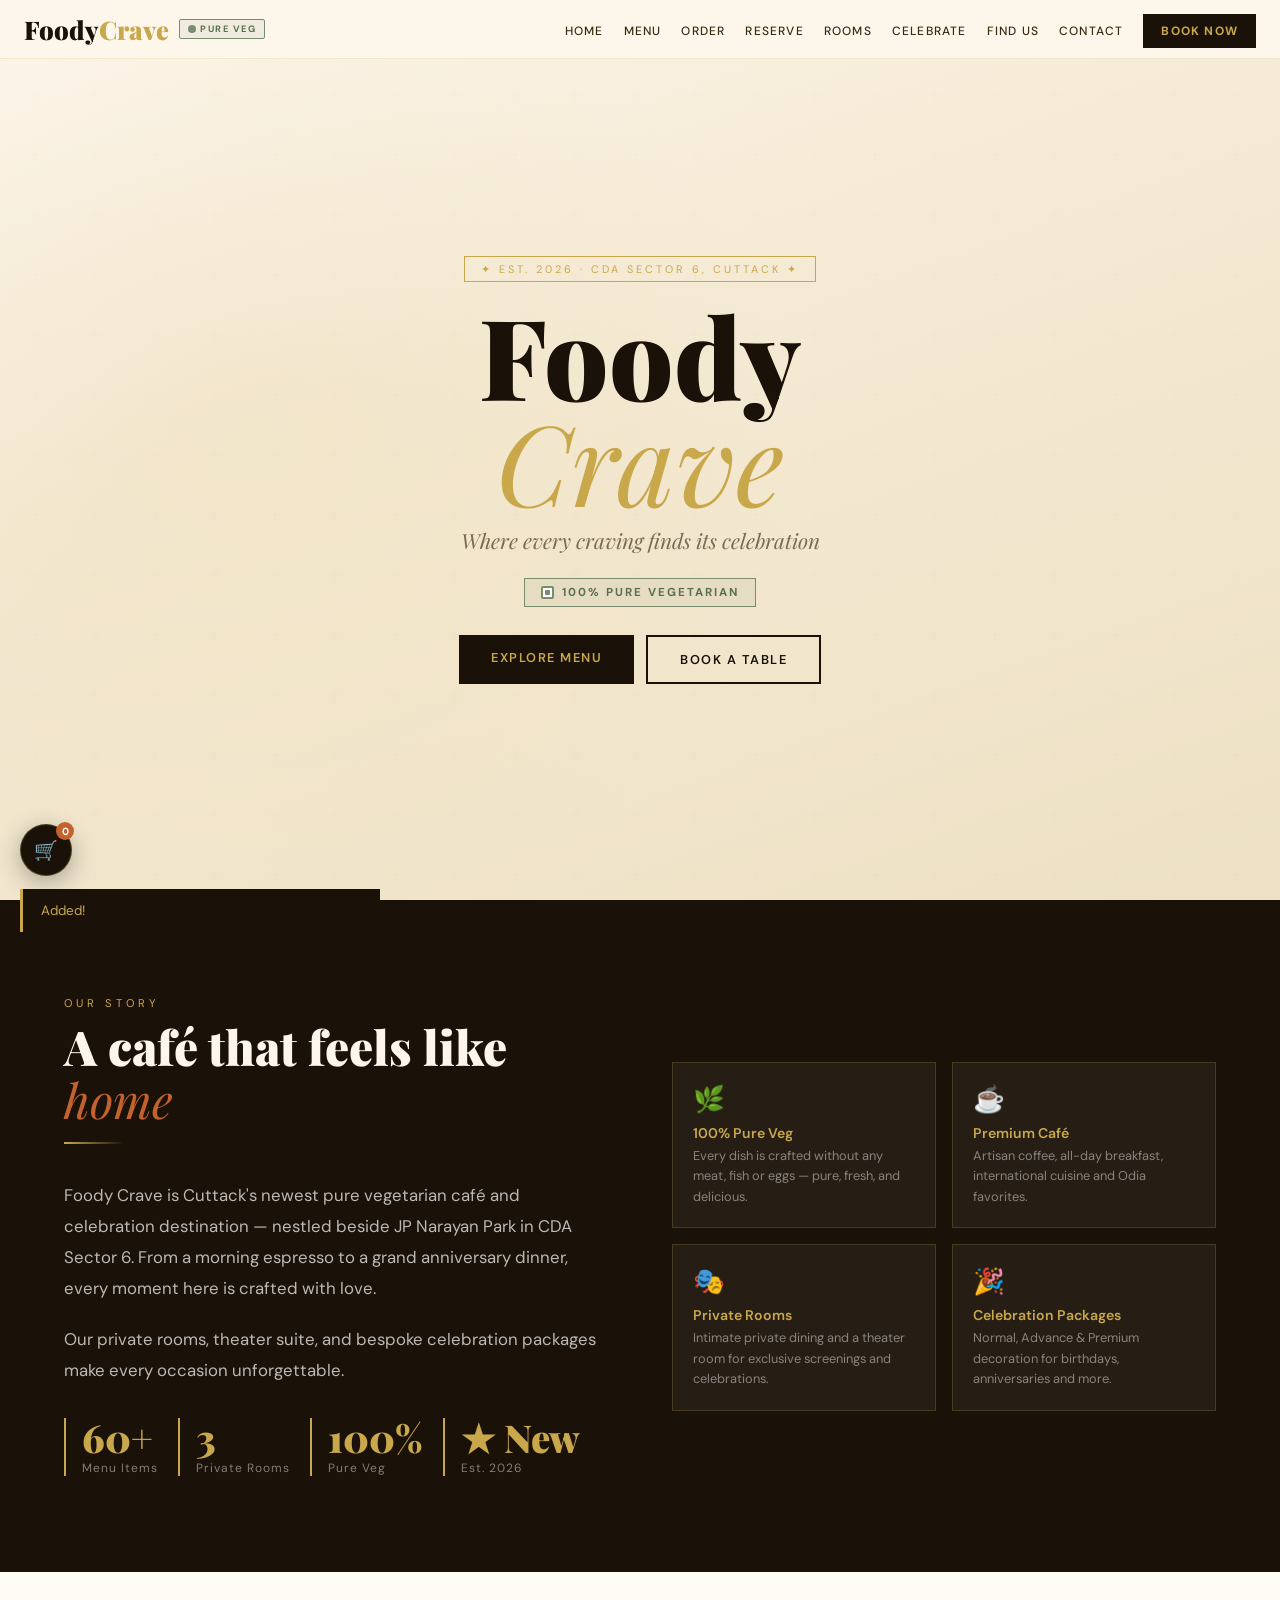
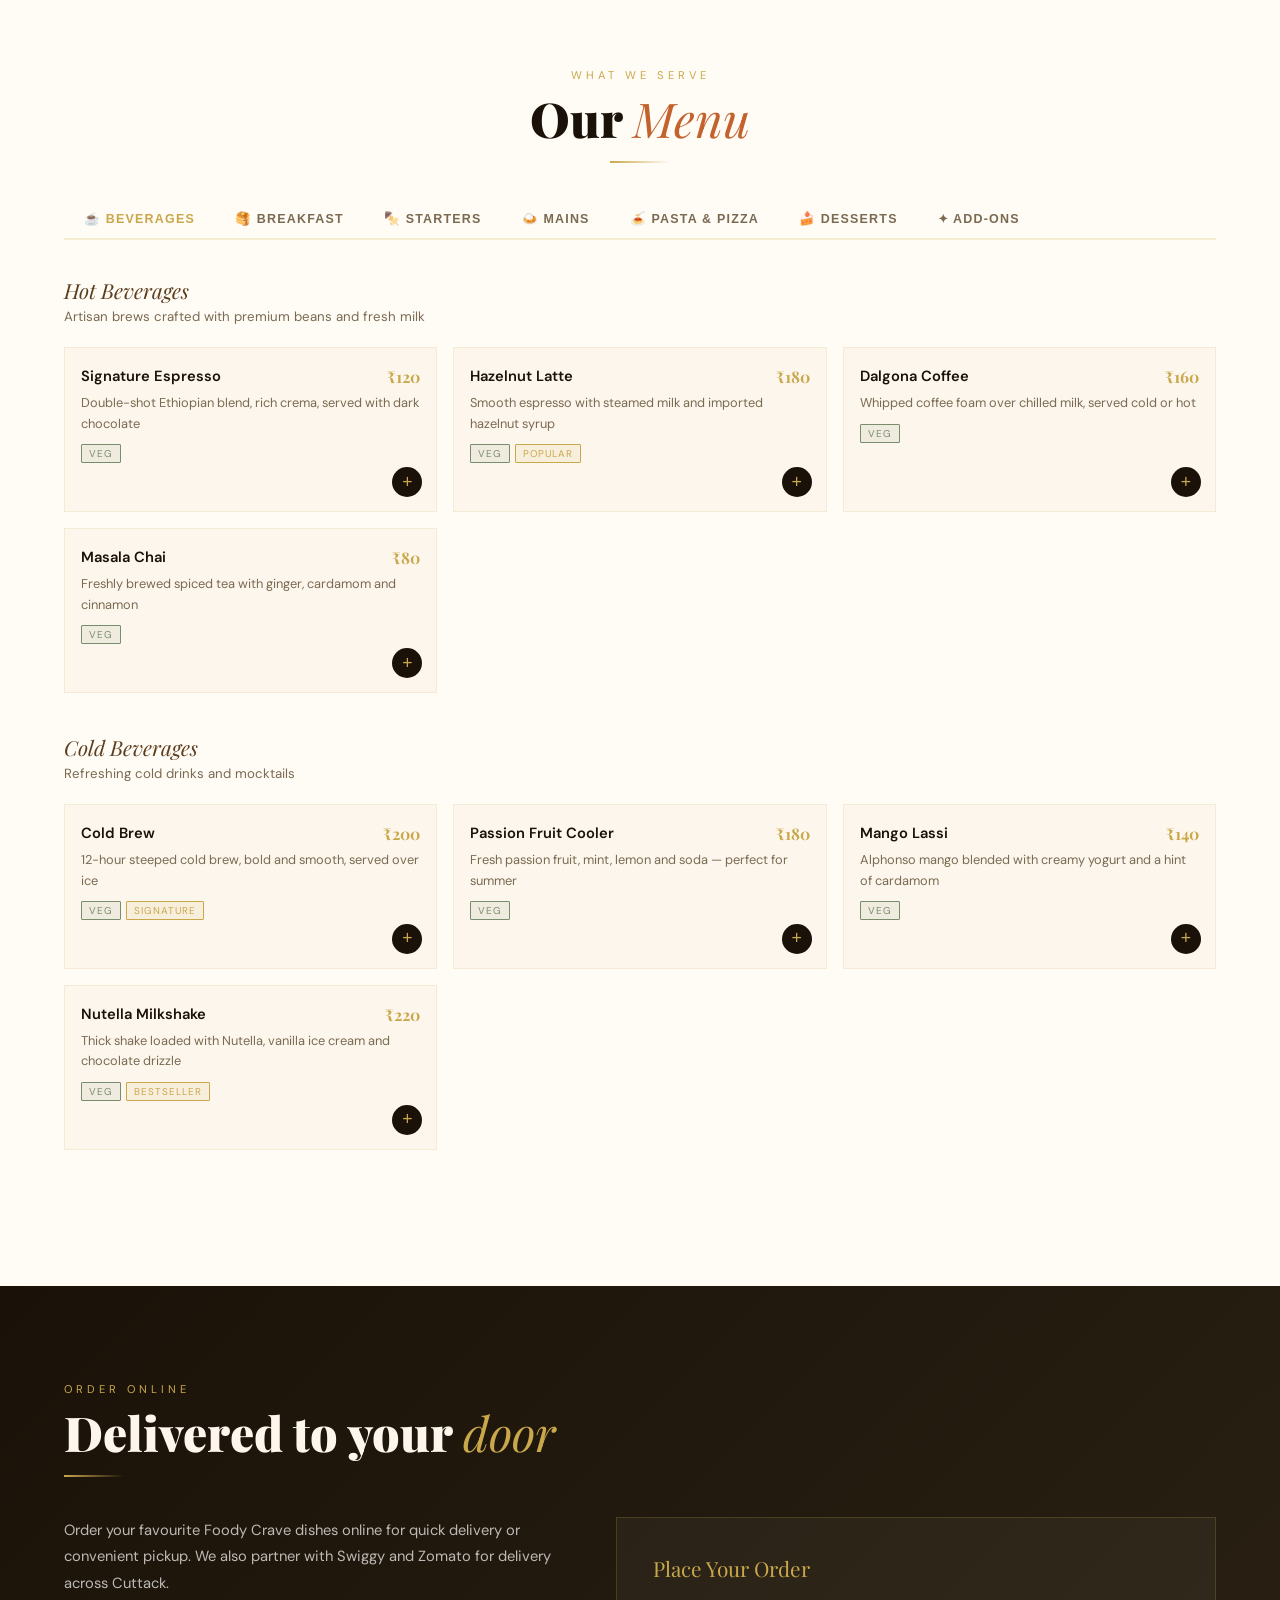
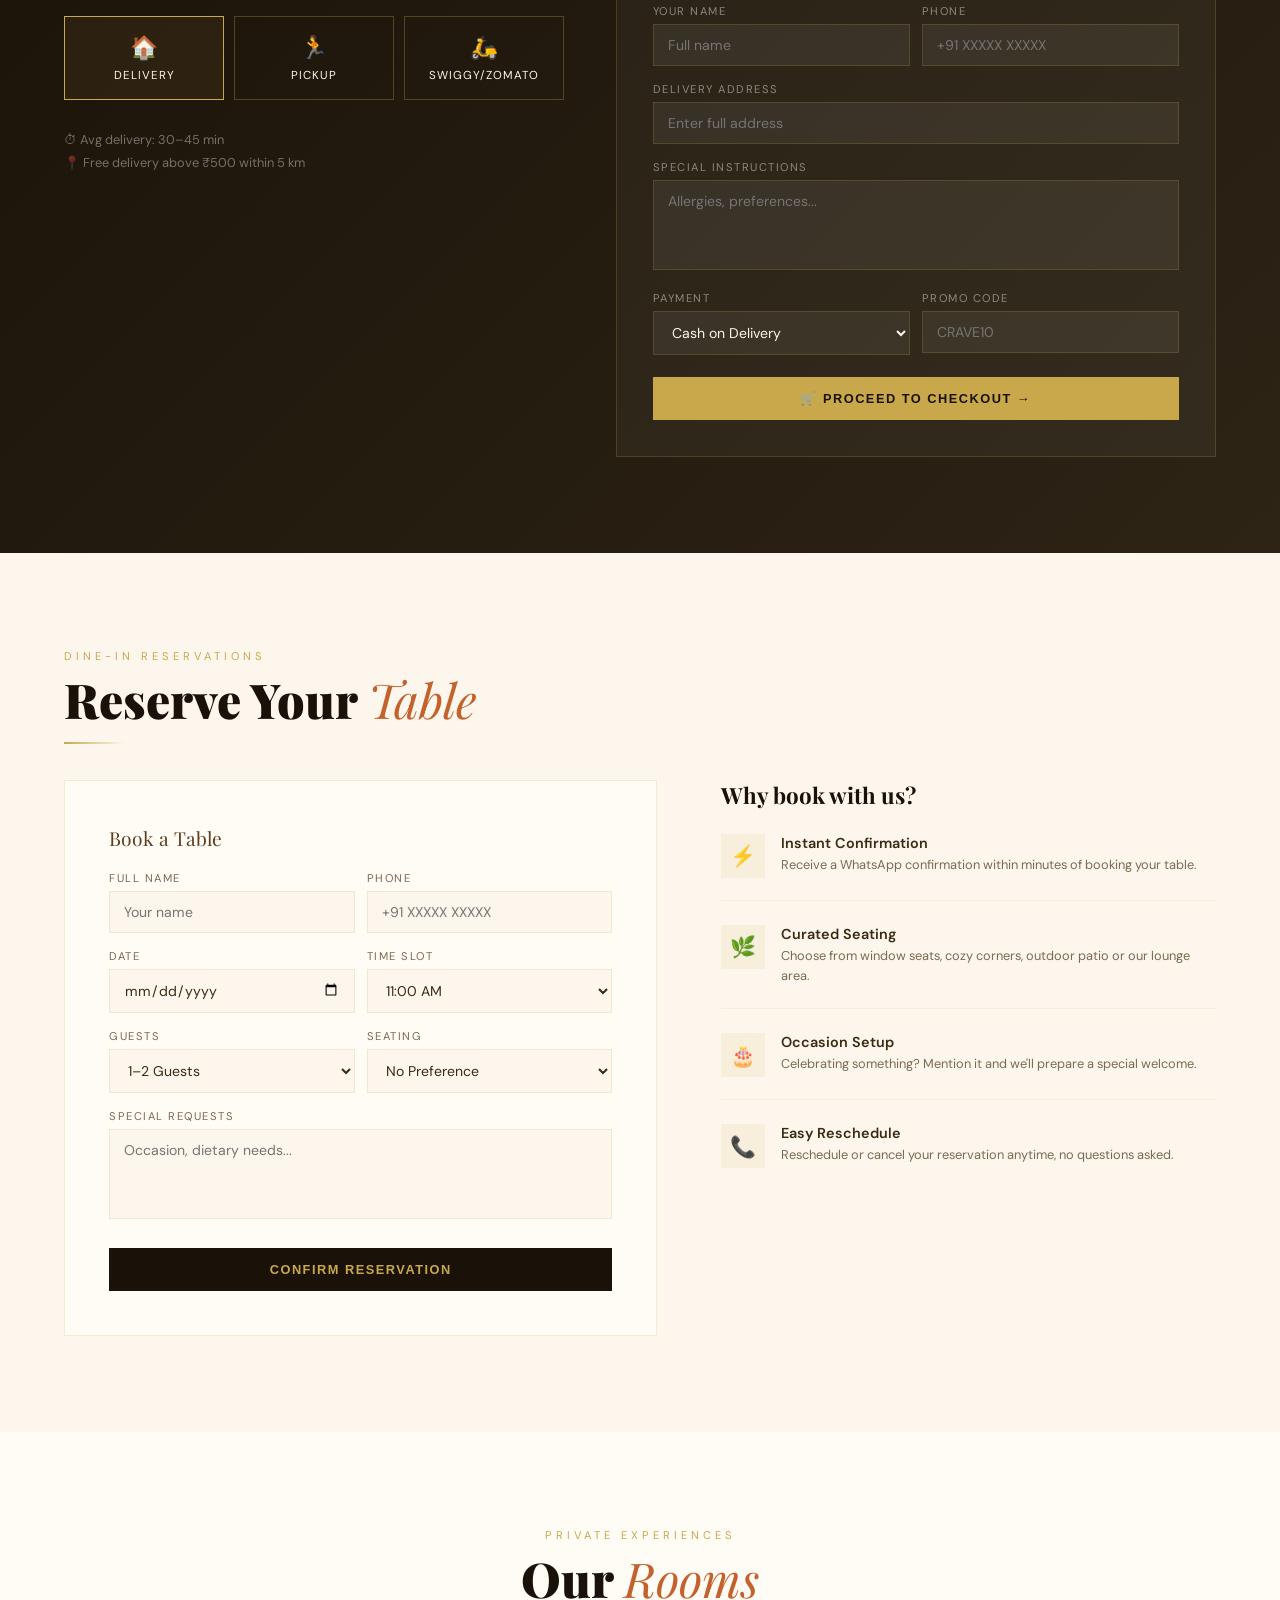
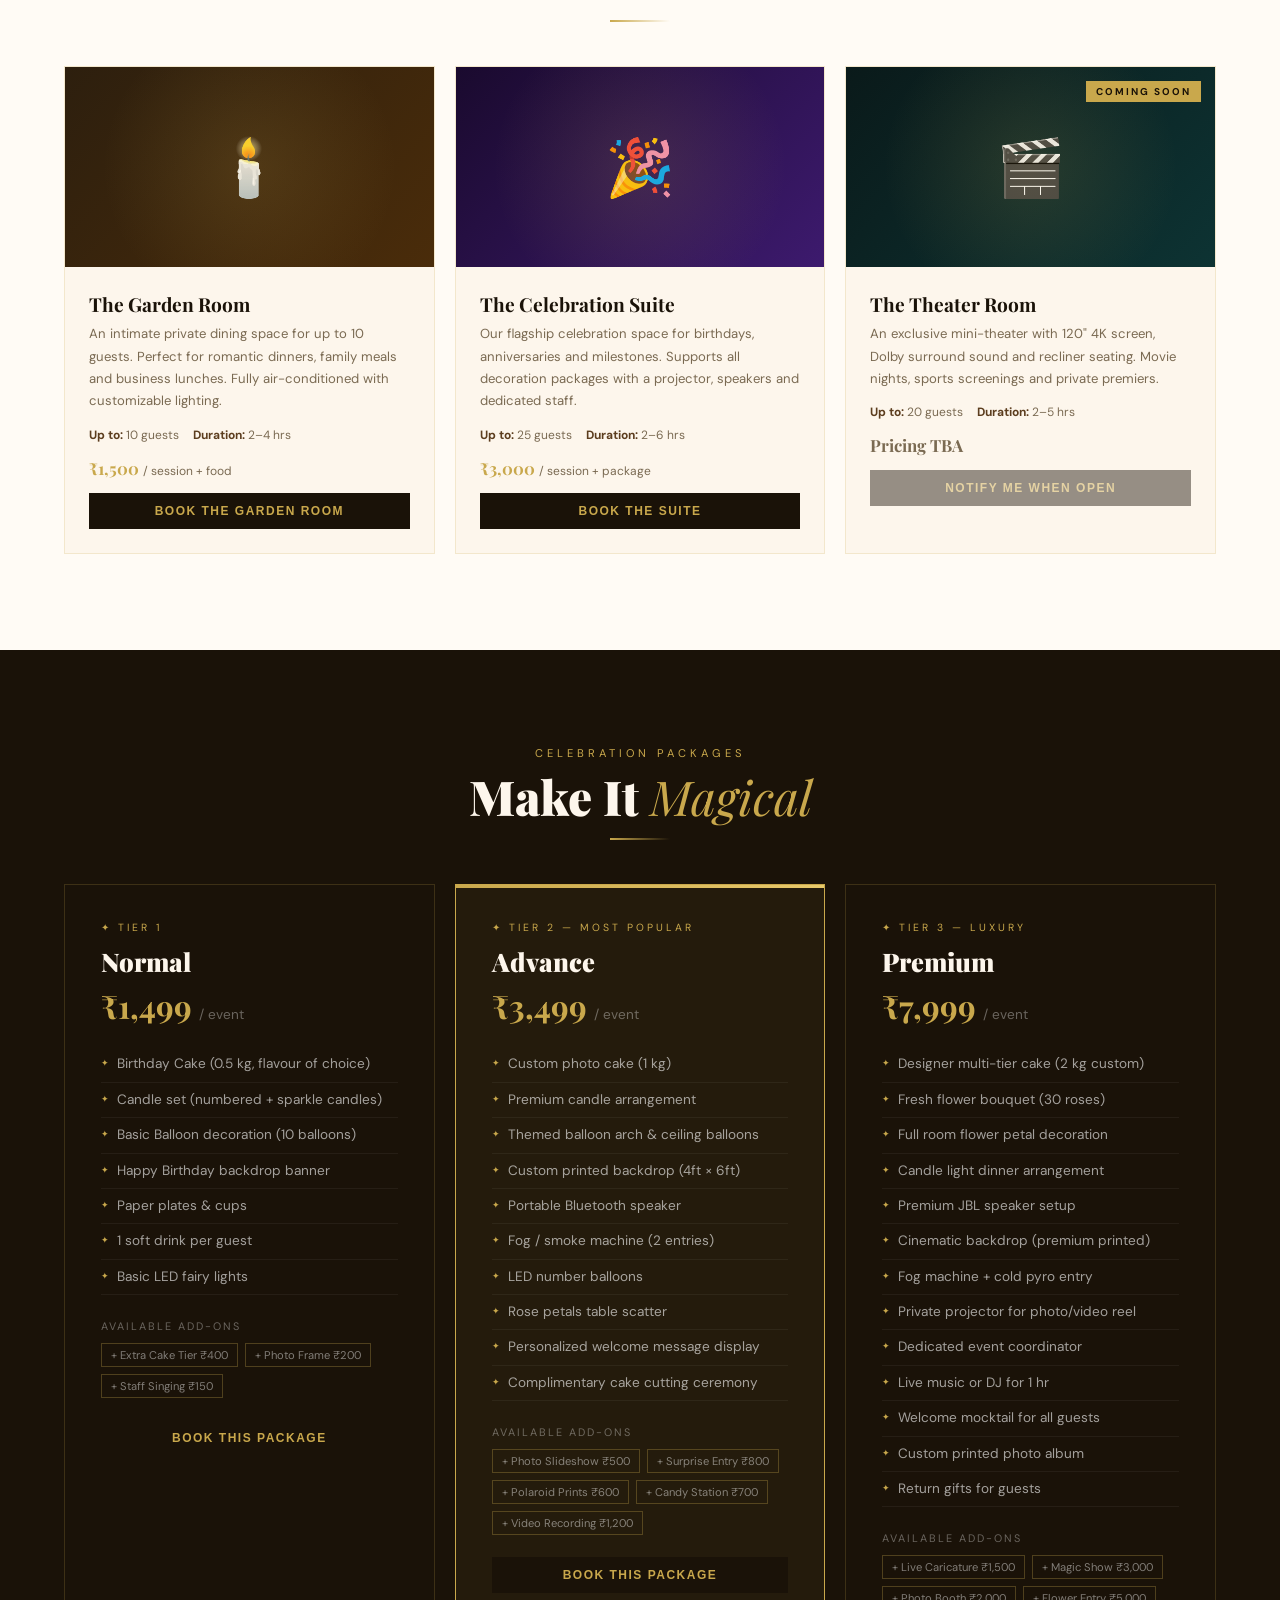
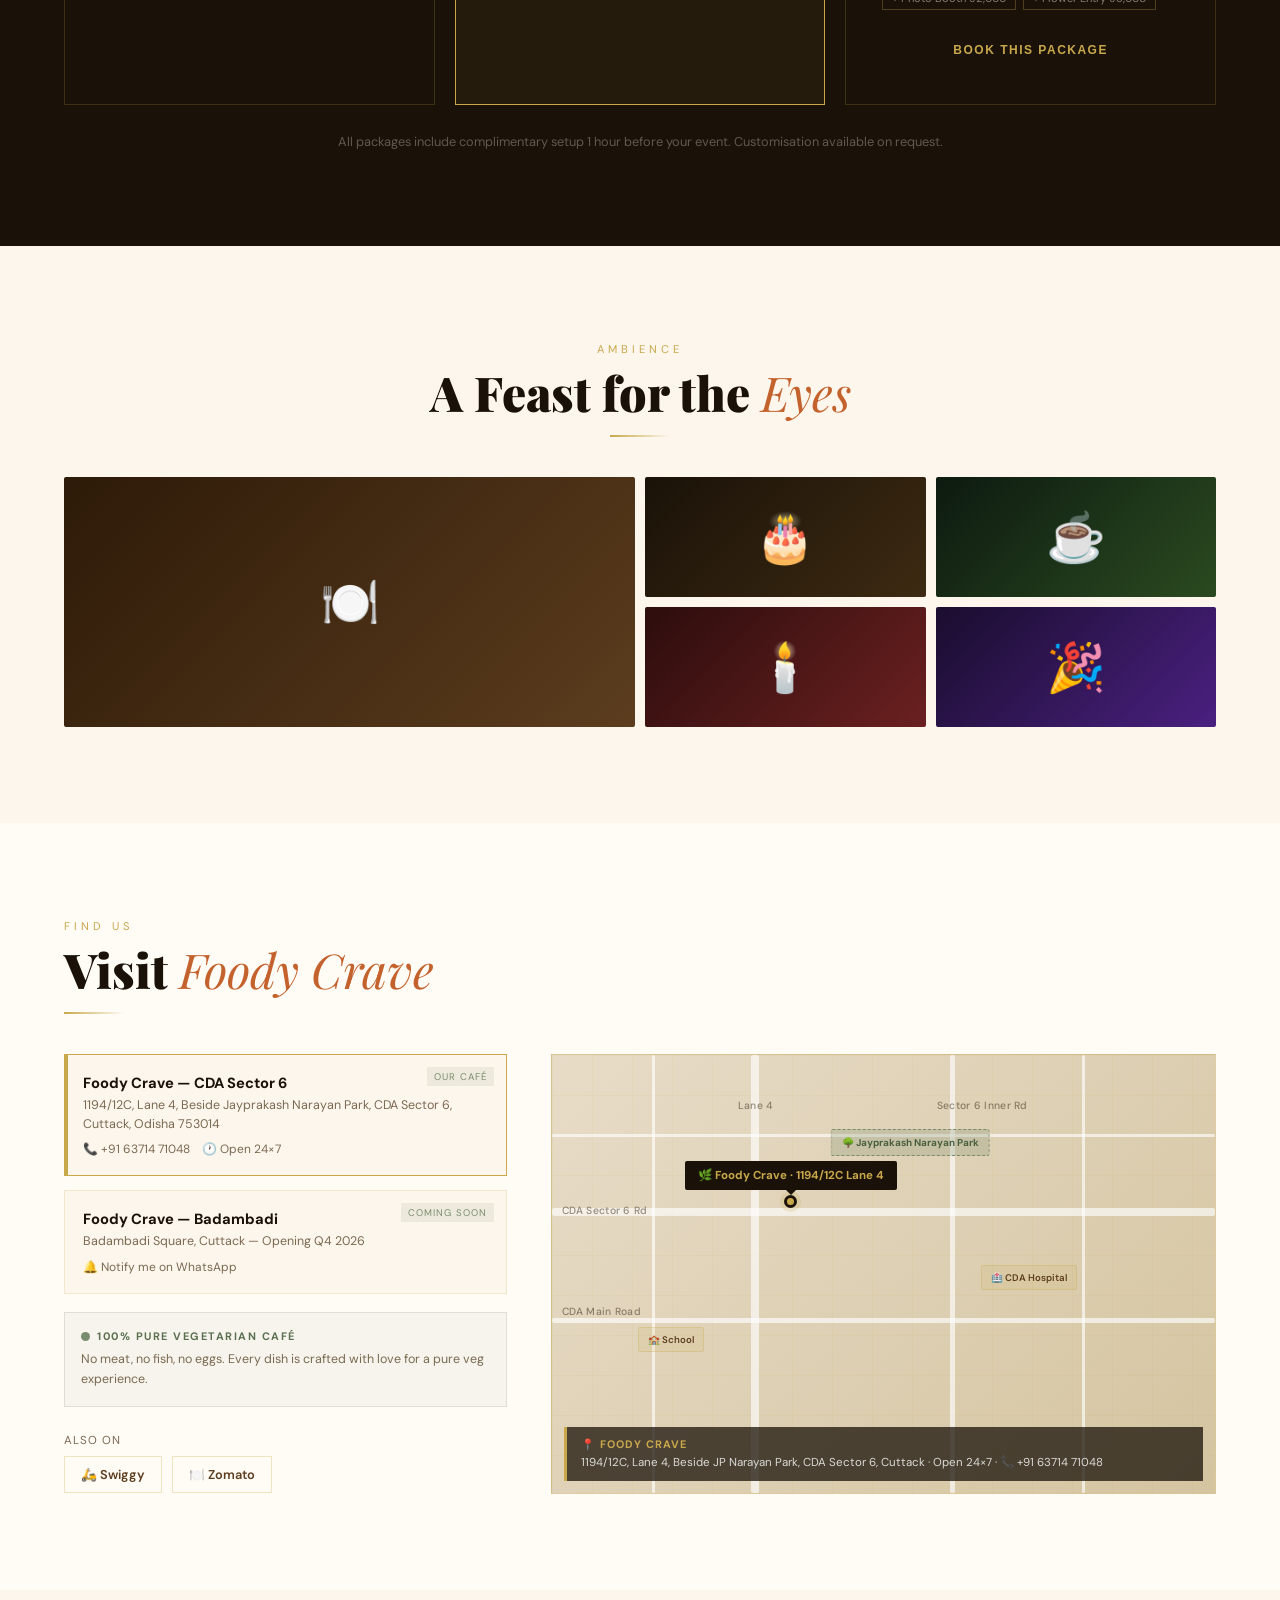
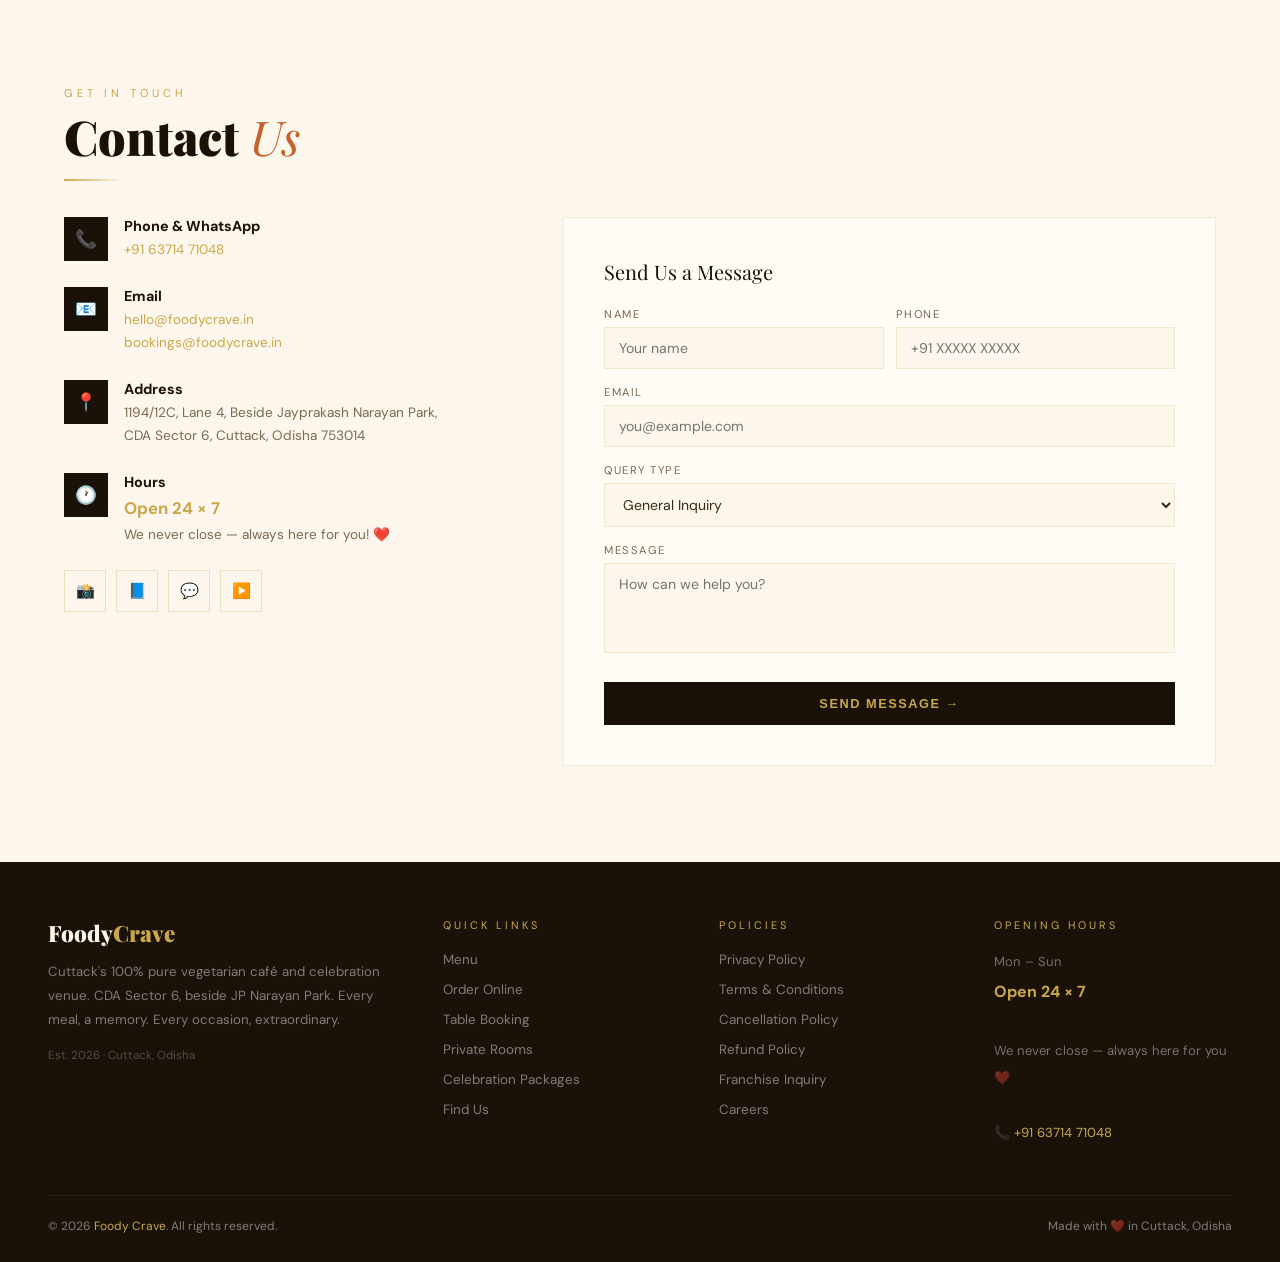
==== index.html @ a2f7706a "Add files via upload" ====
<!DOCTYPE html>
<html lang="en">
<head>
<meta charset="UTF-8">
<meta name="viewport" content="width=device-width, initial-scale=1.0, maximum-scale=1.0">
<title>Foody Crave — Pure Veg Café & Celebration Venue, Cuttack</title>
<link href="https://fonts.googleapis.com/css2?family=Playfair+Display:ital,wght@0,400;0,700;0,900;1,400&family=DM+Sans:opsz,wght@9..40,300;9..40,400;9..40,500;9..40,600&display=swap" rel="stylesheet">
<style>
:root {
  --cream:#fdf6ec; --warm:#fffbf5; --gold:#c9a84c; --gold2:#e8c96a;
  --deep:#1a1208; --brown:#5c3d1e; --rust:#c4622d; --sage:#7a8c6e;
  --charcoal:#2d2416; --text:#3a2a12; --muted:#7a6a52;
}
*{margin:0;padding:0;box-sizing:border-box;}
html{scroll-behavior:auto;}
section, footer { scroll-margin-top: 64px; }
body{font-family:'DM Sans',sans-serif;background:var(--cream);color:var(--text);overflow-x:hidden;width:100%;}

/* ── NAV ── */
nav{position:fixed;top:0;left:0;right:0;z-index:900;
  display:flex;align-items:center;justify-content:space-between;flex-wrap:nowrap;
  padding:12px 24px;gap:12px;
  background:rgba(253,246,236,0.96);backdrop-filter:blur(16px);
  border-bottom:1px solid rgba(201,168,76,0.2);}
.nav-brand{display:flex;align-items:center;gap:10px;flex-shrink:0;}
.nav-logo{font-family:'Playfair Display',serif;font-size:clamp(1.2rem,4vw,1.6rem);font-weight:900;color:var(--deep);white-space:nowrap;}
.nav-logo span{color:var(--gold);}
.veg-pill{display:flex;align-items:center;gap:4px;background:rgba(122,140,110,0.1);border:1px solid var(--sage);padding:3px 8px;border-radius:2px;white-space:nowrap;}
.veg-dot{width:8px;height:8px;background:var(--sage);border-radius:50%;flex-shrink:0;}
.veg-text{font-size:0.58rem;letter-spacing:1.5px;text-transform:uppercase;font-weight:700;color:#5a7050;}
.nav-links{display:flex;align-items:center;gap:20px;list-style:none;}
.nav-links a{font-size:0.75rem;font-weight:500;letter-spacing:1.2px;text-transform:uppercase;color:var(--text);text-decoration:none;transition:color .3s;white-space:nowrap;}
.nav-links a:hover{color:var(--gold);}
.nav-cta{background:var(--deep)!important;color:var(--gold)!important;padding:9px 18px;font-weight:700!important;}
.nav-cta:hover{background:var(--gold)!important;color:var(--deep)!important;}
.hamburger{display:none;flex-direction:column;gap:5px;background:none;border:none;cursor:pointer;padding:6px;flex-shrink:0;}
.hamburger span{display:block;width:22px;height:2px;background:var(--deep);border-radius:2px;transition:all .3s;}
.hamburger.open span:nth-child(1){transform:translateY(7px) rotate(45deg);}
.hamburger.open span:nth-child(2){opacity:0;}
.hamburger.open span:nth-child(3){transform:translateY(-7px) rotate(-45deg);}

/* ── HERO ── */
#home{min-height:100svh;display:flex;align-items:center;justify-content:center;
  position:relative;overflow:hidden;padding:100px 20px 60px;}
.hero-bg{position:absolute;inset:0;
  background:radial-gradient(ellipse 60% 80% at 20% 50%,rgba(201,168,76,.08),transparent 70%),
  linear-gradient(160deg,#fdf6ec 0%,#f5ead4 40%,#ede0c4 100%);}
.hero-pattern{position:absolute;inset:0;opacity:.03;
  background-image:url("data:image/svg+xml,%3Csvg width='60' height='60' viewBox='0 0 60 60' xmlns='http://www.w3.org/2000/svg'%3E%3Cpath d='M36 34v-4h-2v4h-4v2h4v4h2v-4h4v-2h-4z' fill='%23c9a84c'/%3E%3C/svg%3E");}
.hero-content{position:relative;text-align:center;width:100%;max-width:700px;}
.hero-badge{display:inline-block;font-size:0.68rem;letter-spacing:3px;text-transform:uppercase;color:var(--gold);border:1px solid var(--gold);padding:5px 16px;margin-bottom:20px;}
.hero-title{font-family:'Playfair Display',serif;font-size:clamp(3rem,12vw,7rem);font-weight:900;line-height:.95;color:var(--deep);margin-bottom:12px;}
.hero-title em{font-style:italic;color:var(--gold);font-weight:400;}
.hero-sub{font-family:'Playfair Display',serif;font-size:clamp(1rem,3vw,1.3rem);color:var(--muted);font-style:italic;margin-bottom:24px;}
.veg-badge{display:inline-flex;align-items:center;gap:8px;background:rgba(122,140,110,.1);border:1.5px solid var(--sage);padding:6px 16px;margin-bottom:28px;}
.veg-badge-icon{width:13px;height:13px;border:2px solid var(--sage);border-radius:2px;background:#fff;position:relative;flex-shrink:0;}
.veg-badge-icon::after{content:'';position:absolute;inset:2px;background:var(--sage);border-radius:1px;}
.veg-badge-text{font-size:0.72rem;letter-spacing:2px;text-transform:uppercase;font-weight:700;color:#5a7050;}
.hero-btns{display:flex;gap:12px;justify-content:center;flex-wrap:wrap;}
.btn-p{background:var(--deep);color:var(--gold);padding:14px 32px;font-size:0.8rem;letter-spacing:1.5px;text-transform:uppercase;font-weight:600;border:none;cursor:pointer;transition:all .3s;text-decoration:none;display:inline-block;white-space:nowrap;}
.btn-p:hover{background:var(--gold);color:var(--deep);}
.btn-o{background:transparent;color:var(--deep);padding:14px 32px;font-size:0.8rem;letter-spacing:1.5px;text-transform:uppercase;font-weight:600;border:2px solid var(--deep);cursor:pointer;transition:all .3s;text-decoration:none;display:inline-block;white-space:nowrap;}
.btn-o:hover{background:var(--deep);color:var(--cream);}

/* ── SECTIONS ── */
section{padding:clamp(56px,8vw,96px) clamp(16px,5vw,64px);width:100%;}
.sec-label{font-size:0.7rem;letter-spacing:4px;text-transform:uppercase;color:var(--gold);margin-bottom:10px;display:block;}
.sec-title{font-family:'Playfair Display',serif;font-size:clamp(1.8rem,5vw,3rem);font-weight:900;color:var(--deep);line-height:1.1;}
.sec-title em{font-style:italic;color:var(--rust);font-weight:400;}
.divider{width:60px;height:2px;background:linear-gradient(to right,var(--gold),transparent);margin:16px 0 36px;}
.centered{text-align:center;}.centered .divider{margin:16px auto 36px;}
.inner{max-width:1280px;margin:0 auto;width:100%;}

/* ── ABOUT ── */
#about{background:var(--deep);color:var(--cream);}
#about .sec-title{color:var(--cream);}
.about-grid{display:grid;grid-template-columns:1fr 1fr;gap:clamp(28px,5vw,72px);align-items:center;}
.about-text{font-size:clamp(.9rem,2vw,1.05rem);line-height:1.85;color:rgba(255,255,255,.7);margin-bottom:20px;}
.stats-row{display:flex;flex-wrap:wrap;gap:20px;margin-top:32px;}
.stat{border-left:2px solid var(--gold);padding-left:16px;}
.stat-num{font-family:'Playfair Display',serif;font-size:clamp(1.6rem,4vw,2.4rem);font-weight:900;color:var(--gold);line-height:1;}
.stat-lbl{font-size:0.75rem;letter-spacing:1px;color:rgba(255,255,255,.45);margin-top:4px;}
.about-feats{display:grid;grid-template-columns:1fr 1fr;gap:16px;}
.about-feat{background:rgba(255,255,255,.05);border:1px solid rgba(201,168,76,.2);padding:20px;}
.feat-icon{font-size:1.6rem;margin-bottom:8px;}
.feat-title{font-weight:600;color:var(--gold);font-size:.88rem;margin-bottom:4px;}
.feat-desc{font-size:.8rem;color:rgba(255,255,255,.45);line-height:1.6;}

/* ── MENU ── */
#menu{background:var(--warm);}
.menu-tabs{display:flex;border-bottom:2px solid rgba(201,168,76,.2);overflow-x:auto;-webkit-overflow-scrolling:touch;scrollbar-width:none;margin-bottom:36px;}
.menu-tabs::-webkit-scrollbar{display:none;}
.menu-tab{padding:12px 20px;font-size:0.78rem;letter-spacing:1.2px;text-transform:uppercase;font-weight:600;cursor:pointer;border:none;background:none;color:var(--muted);border-bottom:2px solid transparent;margin-bottom:-2px;transition:all .3s;white-space:nowrap;flex-shrink:0;}
.menu-tab.active{color:var(--gold);border-bottom-color:var(--gold);}
.menu-panel{display:none!important;}.menu-panel.active{display:block!important;}
.menu-cat-title{font-family:'Playfair Display',serif;font-size:1.3rem;color:var(--brown);margin-bottom:4px;font-style:italic;}
.menu-cat-desc{font-size:.83rem;color:var(--muted);margin-bottom:22px;}
.menu-grid{display:grid;grid-template-columns:repeat(auto-fill,minmax(min(280px,100%),1fr));gap:16px;margin-bottom:40px;}
.menu-item{background:var(--cream);border:1px solid rgba(201,168,76,.15);padding:18px 16px 48px;position:relative;transition:all .3s;}
.menu-item:hover{border-color:var(--gold);transform:translateY(-2px);box-shadow:0 8px 24px rgba(0,0,0,.06);}
.mi-head{display:flex;justify-content:space-between;align-items:flex-start;gap:8px;margin-bottom:6px;}
.mi-name{font-weight:600;font-size:.92rem;color:var(--deep);}
.mi-price{font-family:'Playfair Display',serif;font-weight:700;color:var(--gold);font-size:1rem;flex-shrink:0;}
.mi-desc{font-size:.8rem;color:var(--muted);line-height:1.6;margin-bottom:10px;}
.mi-tags{display:flex;gap:5px;flex-wrap:wrap;}
.tag{font-size:.62rem;letter-spacing:1px;text-transform:uppercase;padding:2px 7px;border-radius:1px;}
.tv{background:rgba(122,140,110,.1);color:var(--sage);border:1px solid var(--sage);}
.ts{background:rgba(196,98,45,.1);color:var(--rust);border:1px solid var(--rust);}
.tk{background:rgba(201,168,76,.1);color:var(--gold);border:1px solid var(--gold);}
.add-btn{position:absolute;bottom:14px;right:14px;background:var(--deep);color:var(--gold);border:none;width:30px;height:30px;border-radius:50%;font-size:1.1rem;cursor:pointer;transition:all .3s;display:flex;align-items:center;justify-content:center;}
.add-btn:hover{background:var(--gold);color:var(--deep);}
.addons-grid{display:grid;grid-template-columns:repeat(auto-fill,minmax(min(190px,100%),1fr));gap:10px;}
.addon-item{border:1px dashed rgba(201,168,76,.4);padding:12px 14px;display:flex;justify-content:space-between;align-items:center;cursor:pointer;transition:all .3s;}
.addon-item:hover{background:rgba(201,168,76,.05);border-color:var(--gold);}
.addon-name{font-size:.83rem;font-weight:500;}
.addon-price{font-size:.8rem;color:var(--gold);font-weight:600;}

/* ── ORDER ── */
#order{background:linear-gradient(135deg,var(--deep),var(--charcoal));}
#order .sec-title{color:var(--cream);}
.order-grid{display:grid;grid-template-columns:1fr 1.2fr;gap:clamp(24px,4vw,56px);align-items:start;margin-top:40px;}
.order-info{color:rgba(255,255,255,.7);}
.order-info p{line-height:1.8;margin-bottom:20px;font-size:.92rem;}
.del-opts{display:flex;gap:10px;margin-bottom:28px;flex-wrap:wrap;}
.del-opt{flex:1;min-width:80px;border:1px solid rgba(201,168,76,.3);padding:16px 10px;text-align:center;cursor:pointer;transition:all .3s;color:var(--cream);}
.del-opt.active{border-color:var(--gold);background:rgba(201,168,76,.08);}
.del-icon{font-size:1.4rem;margin-bottom:6px;}
.del-lbl{font-size:.72rem;letter-spacing:1px;text-transform:uppercase;}
.order-form-box{background:rgba(255,255,255,.04);border:1px solid rgba(201,168,76,.2);padding:clamp(20px,4vw,36px);}
.form-title{font-family:'Playfair Display',serif;font-size:1.3rem;color:var(--gold);margin-bottom:22px;}
.fg{margin-bottom:16px;}
.fl{font-size:.7rem;letter-spacing:1.5px;text-transform:uppercase;color:rgba(255,255,255,.45);margin-bottom:6px;display:block;}
.fi,.fs,.ft{width:100%;background:rgba(255,255,255,.06);border:1px solid rgba(201,168,76,.2);color:var(--cream);padding:11px 14px;font-size:.88rem;font-family:'DM Sans',sans-serif;outline:none;transition:border-color .3s;}
.fi:focus,.fs:focus,.ft:focus{border-color:var(--gold);}
.fs option{background:var(--charcoal);}
.ft{height:90px;resize:none;}
.form-row{display:grid;grid-template-columns:1fr 1fr;gap:12px;}
.btn-gold{background:var(--gold);color:var(--deep);padding:14px 32px;font-size:.8rem;letter-spacing:1.5px;text-transform:uppercase;font-weight:700;border:none;cursor:pointer;width:100%;transition:all .3s;margin-top:6px;}
.btn-gold:hover{background:var(--gold2);}

/* ── TABLE BOOKING ── */
#table-booking{background:var(--cream);}
.booking-grid{display:grid;grid-template-columns:1.2fr 1fr;gap:clamp(24px,5vw,72px);align-items:start;}
.bform{background:var(--warm);border:1px solid rgba(201,168,76,.2);padding:clamp(20px,4vw,44px);}
.fl2{font-size:.7rem;letter-spacing:1.5px;text-transform:uppercase;color:var(--muted);margin-bottom:6px;display:block;}
.fi2,.fs2,.ft2{width:100%;background:var(--cream);border:1px solid rgba(201,168,76,.2);color:var(--text);padding:11px 14px;font-size:.88rem;font-family:'DM Sans',sans-serif;outline:none;transition:border-color .3s;}
.fi2:focus,.fs2:focus,.ft2:focus{border-color:var(--gold);}
.ft2{height:90px;resize:none;}
.bfeats{display:flex;flex-direction:column;gap:24px;}
.bfeat{display:flex;gap:16px;align-items:flex-start;padding-bottom:22px;border-bottom:1px solid rgba(201,168,76,.12);}
.bfeat:last-child{border-bottom:none;}
.bfeat-icon{width:44px;height:44px;background:rgba(201,168,76,.1);display:flex;align-items:center;justify-content:center;font-size:1.3rem;flex-shrink:0;}
.bfeat-title{font-weight:600;margin-bottom:3px;font-size:.9rem;}
.bfeat-desc{font-size:.8rem;color:var(--muted);line-height:1.6;}

/* ── ROOMS ── */
#rooms{background:var(--warm);}
.rooms-grid{display:grid;grid-template-columns:repeat(auto-fit,minmax(min(270px,100%),1fr));gap:20px;margin-top:44px;}
.room-card{border:1px solid rgba(201,168,76,.2);background:var(--cream);transition:all .4s;position:relative;overflow:hidden;}
.room-card:hover{transform:translateY(-5px);box-shadow:0 16px 48px rgba(0,0,0,.1);}
.room-visual{height:clamp(130px,18vw,200px);display:flex;align-items:center;justify-content:center;font-size:clamp(2.5rem,6vw,3.5rem);position:relative;}
.rv-private{background:linear-gradient(135deg,#2d1f0e,#4a2c0a);}
.rv-celebration{background:linear-gradient(135deg,#1a0a2e,#3d1a6e);}
.rv-theater{background:linear-gradient(135deg,#0a1a1a,#0d3333);}
.rv-glow{position:absolute;inset:0;background:radial-gradient(circle at center,rgba(201,168,76,.15),transparent 70%);}
.cs-badge{position:absolute;top:14px;right:14px;background:var(--gold);color:var(--deep);font-size:.62rem;letter-spacing:2px;text-transform:uppercase;padding:4px 10px;font-weight:700;}
.room-body{padding:clamp(14px,3vw,24px);}
.room-name{font-family:'Playfair Display',serif;font-size:1.2rem;font-weight:700;color:var(--deep);margin-bottom:6px;}
.room-desc{font-size:.82rem;color:var(--muted);line-height:1.7;margin-bottom:14px;}
.room-specs{display:flex;gap:14px;flex-wrap:wrap;margin-bottom:14px;}
.room-spec{font-size:.75rem;color:var(--muted);}
.room-spec strong{color:var(--brown);}
.room-price{font-family:'Playfair Display',serif;font-size:1.05rem;color:var(--gold);font-weight:700;margin-bottom:14px;}
.room-price small{font-size:.75rem;font-family:'DM Sans',sans-serif;font-weight:400;color:var(--muted);}
.btn-room{display:block;text-align:center;background:var(--deep);color:var(--gold);padding:11px;font-size:.75rem;letter-spacing:1.5px;text-transform:uppercase;font-weight:600;border:none;cursor:pointer;width:100%;transition:all .3s;}
.btn-room:hover{background:var(--gold);color:var(--deep);}
.btn-room.disabled{opacity:.45;cursor:not-allowed;pointer-events:none;}

/* ── CELEBRATIONS ── */
#celebrations{background:var(--deep);}
#celebrations .sec-title{color:var(--cream);}
.pkg-grid{display:grid;grid-template-columns:repeat(auto-fit,minmax(min(270px,100%),1fr));gap:20px;margin-top:44px;}
.pkg-card{border:1px solid rgba(201,168,76,.2);padding:clamp(20px,3vw,36px);position:relative;transition:all .4s;overflow:hidden;}
.pkg-card::before{content:'';position:absolute;top:0;left:0;right:0;height:3px;background:linear-gradient(to right,var(--gold),var(--gold2));transform:scaleX(0);transform-origin:left;transition:transform .4s;}
.pkg-card:hover::before,.pkg-card.featured::before{transform:scaleX(1);}
.pkg-card:hover{background:rgba(255,255,255,.03);transform:translateY(-4px);}
.pkg-card.featured{background:rgba(201,168,76,.06);border-color:var(--gold);}
.pkg-tier{font-size:.65rem;letter-spacing:3px;text-transform:uppercase;color:var(--gold);margin-bottom:10px;}
.pkg-name{font-family:'Playfair Display',serif;font-size:clamp(1.3rem,3vw,1.6rem);color:var(--cream);font-weight:900;margin-bottom:6px;}
.pkg-price{font-family:'Playfair Display',serif;font-size:clamp(1.5rem,4vw,2rem);color:var(--gold);font-weight:700;margin-bottom:20px;}
.pkg-price span{font-size:.85rem;font-family:'DM Sans',sans-serif;font-weight:400;color:rgba(255,255,255,.35);}
.pkg-list{list-style:none;margin-bottom:24px;}
.pkg-list li{font-size:.85rem;color:rgba(255,255,255,.6);padding:7px 0;border-bottom:1px solid rgba(255,255,255,.05);display:flex;gap:8px;align-items:flex-start;line-height:1.5;}
.pkg-list li::before{content:'✦';color:var(--gold);font-size:.55rem;flex-shrink:0;margin-top:3px;}
.addons-label{font-size:.68rem;letter-spacing:2px;text-transform:uppercase;color:rgba(255,255,255,.35);margin-bottom:10px;}
.chips{display:flex;flex-wrap:wrap;gap:7px;margin-bottom:22px;}
.chip{font-size:.7rem;padding:4px 9px;border:1px solid rgba(201,168,76,.3);color:rgba(255,255,255,.45);cursor:pointer;transition:all .2s;}
.chip:hover{border-color:var(--gold);color:var(--gold);}

/* ── GALLERY ── */
#gallery{background:var(--cream);}
.gallery-grid{display:grid;grid-template-columns:repeat(4,1fr);grid-auto-rows:minmax(120px,auto);gap:10px;margin-top:40px;}
.g-item{border-radius:2px;overflow:hidden;position:relative;cursor:pointer;display:flex;align-items:center;justify-content:center;font-size:clamp(1.8rem,4vw,3rem);transition:transform .4s;}
.g-item:hover{transform:scale(1.02);}
.g-item:nth-child(1){grid-column:span 2;grid-row:span 2;background:linear-gradient(135deg,#2d1a08,#5c3d1e);}
.g-item:nth-child(2){background:linear-gradient(135deg,#1a1208,#3d2a12);}
.g-item:nth-child(3){background:linear-gradient(135deg,#0d1a10,#2a4a20);}
.g-item:nth-child(4){background:linear-gradient(135deg,#2d0d0d,#6b2020);}
.g-item:nth-child(5){background:linear-gradient(135deg,#1a0d2e,#4a2080);}
.g-overlay{position:absolute;inset:0;background:rgba(0,0,0,.5);opacity:0;transition:opacity .3s;display:flex;align-items:center;justify-content:center;color:var(--gold);font-size:.76rem;font-weight:600;letter-spacing:2px;text-transform:uppercase;}
.g-item:hover .g-overlay{opacity:1;}

/* ── LOCATOR ── */
#locator{background:var(--warm);}
.locator-grid{display:grid;grid-template-columns:1fr 1.5fr;gap:clamp(20px,4vw,44px);margin-top:40px;align-items:start;}
.loc-cards{display:flex;flex-direction:column;gap:14px;}
.loc-card{padding:18px;border:1px solid rgba(201,168,76,.2);cursor:pointer;transition:all .3s;position:relative;background:var(--cream);}
.loc-card.active,.loc-card:hover{border-color:var(--gold);}
.loc-card.active::before{content:'';position:absolute;left:0;top:0;bottom:0;width:3px;background:var(--gold);}
.loc-name{font-weight:700;color:var(--deep);margin-bottom:3px;font-size:.92rem;}
.loc-addr{font-size:.78rem;color:var(--muted);margin-bottom:8px;line-height:1.5;}
.loc-meta{display:flex;gap:12px;font-size:.75rem;color:var(--muted);flex-wrap:wrap;}
.loc-badge{position:absolute;top:12px;right:12px;background:rgba(122,140,110,.12);color:var(--sage);font-size:.6rem;letter-spacing:1px;padding:3px 7px;text-transform:uppercase;}
.map-box{background:linear-gradient(135deg,#e8dcc8,#d4c4a0);border:1px solid rgba(201,168,76,.3);position:relative;overflow:hidden;height:clamp(240px,35vw,440px);}
.map-grid{position:absolute;inset:0;background-image:linear-gradient(rgba(201,168,76,.08) 1px,transparent 1px),linear-gradient(90deg,rgba(201,168,76,.08) 1px,transparent 1px);background-size:40px 40px;}
.road{position:absolute;background:rgba(255,255,255,.65);border-radius:2px;}
.rh1{top:35%;left:0;right:0;height:8px;}.rh2{top:60%;left:0;right:0;height:5px;}.rh3{top:18%;left:0;right:0;height:3px;}
.rv1{left:30%;top:0;bottom:0;width:8px;}.rv2{left:60%;top:0;bottom:0;width:5px;}.rv3{left:15%;top:0;bottom:0;width:3px;}.rv4{left:80%;top:0;bottom:0;width:3px;}
.map-pin{position:absolute;transform:translate(-50%,-100%);display:flex;flex-direction:column;align-items:center;cursor:pointer;z-index:2;transition:transform .3s;}
.map-pin:hover{transform:translate(-50%,-100%) scale(1.12);}
.pin-bubble{background:var(--deep);color:var(--gold);padding:5px 11px;font-size:.68rem;font-weight:700;white-space:nowrap;border-radius:2px;position:relative;}
.pin-bubble::after{content:'';position:absolute;top:100%;left:50%;transform:translateX(-50%);border:5px solid transparent;border-top-color:var(--deep);}
.pin-dot{width:13px;height:13px;background:var(--gold);border-radius:50%;border:3px solid var(--deep);margin-top:5px;animation:pulse 2s infinite;box-shadow:0 0 0 4px rgba(201,168,76,.2);}
@keyframes pulse{0%,100%{box-shadow:0 0 0 4px rgba(201,168,76,.2);}50%{box-shadow:0 0 0 9px rgba(201,168,76,.05);}}
.map-lbl{position:absolute;font-size:.65rem;color:rgba(50,35,15,.5);font-weight:500;letter-spacing:.3px;}
.map-park{position:absolute;left:56%;top:18%;transform:translateX(-50%);background:rgba(122,140,110,.22);border:1px dashed var(--sage);padding:5px 9px;border-radius:2px;font-size:.62rem;color:#5a7050;font-weight:600;white-space:nowrap;}

/* ── CONTACT ── */
#contact{background:var(--cream);}
.contact-grid{display:grid;grid-template-columns:1fr 1.5fr;gap:clamp(24px,5vw,72px);}
.contact-items{display:flex;flex-direction:column;gap:26px;}
.c-item{display:flex;gap:16px;align-items:flex-start;}
.c-icon{width:44px;height:44px;background:var(--deep);display:flex;align-items:center;justify-content:center;font-size:1.1rem;flex-shrink:0;}
.c-title{font-weight:700;color:var(--deep);margin-bottom:3px;font-size:.9rem;}
.c-val{font-size:.85rem;color:var(--muted);line-height:1.7;}
.c-val a{color:var(--gold);text-decoration:none;}
.socials{display:flex;gap:10px;margin-top:24px;flex-wrap:wrap;}
.social-btn{width:42px;height:42px;border:1px solid rgba(201,168,76,.3);display:flex;align-items:center;justify-content:center;font-size:.95rem;color:var(--muted);cursor:pointer;transition:all .3s;text-decoration:none;}
.social-btn:hover{background:var(--deep);color:var(--gold);border-color:var(--deep);}
.cform{background:var(--warm);border:1px solid rgba(201,168,76,.2);padding:clamp(20px,4vw,40px);}
.cform-title{font-family:'Playfair Display',serif;font-size:1.25rem;color:var(--deep);margin-bottom:22px;}

/* ── FOOTER ── */
footer{background:var(--deep);color:rgba(255,255,255,.45);padding:clamp(36px,6vw,56px) clamp(16px,5vw,48px) clamp(16px,3vw,28px);}
.footer-grid{display:grid;grid-template-columns:1.5fr 1fr 1fr 1fr;gap:clamp(20px,3vw,44px);margin-bottom:48px;}
.footer-logo{font-family:'Playfair Display',serif;font-size:1.4rem;font-weight:900;color:var(--cream);margin-bottom:12px;display:block;}
.footer-logo span{color:var(--gold);}
.footer-desc{font-size:.83rem;line-height:1.8;margin-bottom:16px;}
.foot-col-title{font-size:.68rem;letter-spacing:3px;text-transform:uppercase;color:var(--gold);margin-bottom:16px;}
.foot-links{list-style:none;display:flex;flex-direction:column;gap:9px;}
.foot-links a{color:rgba(255,255,255,.45);text-decoration:none;font-size:.84rem;transition:color .3s;}
.foot-links a:hover{color:var(--gold);}
.foot-hours{font-size:.82rem;line-height:2.1;}
.footer-bottom{border-top:1px solid rgba(255,255,255,.07);padding-top:22px;display:flex;justify-content:space-between;align-items:center;font-size:.75rem;flex-wrap:wrap;gap:8px;}
.footer-bottom em{color:var(--gold);font-style:normal;}

/* ── MODAL ── */
.modal-overlay{position:fixed;inset:0;background:rgba(0,0,0,.82);z-index:2000;display:flex;align-items:center;justify-content:center;opacity:0;pointer-events:none;transition:opacity .3s;backdrop-filter:blur(8px);padding:16px;}
.modal-overlay.open{opacity:1;pointer-events:all;}
.modal{background:var(--cream);width:100%;max-width:560px;max-height:90vh;overflow-y:auto;padding:clamp(20px,5vw,44px);position:relative;transform:translateY(20px);transition:transform .3s;}
.modal-overlay.open .modal{transform:translateY(0);}
.modal-close{position:absolute;top:16px;right:16px;background:none;border:none;font-size:1.3rem;cursor:pointer;color:var(--muted);transition:color .3s;}
.modal-close:hover{color:var(--rust);}
.modal-title{font-family:'Playfair Display',serif;font-size:1.6rem;color:var(--deep);margin-bottom:6px;}
.modal-sub{color:var(--muted);font-size:.85rem;margin-bottom:26px;}

/* ── CART ── */
.cart-fab{position:fixed;bottom:24px;left:20px;background:var(--deep);color:var(--gold);width:52px;height:52px;border-radius:50%;display:flex;align-items:center;justify-content:center;font-size:1.2rem;cursor:pointer;z-index:800;box-shadow:0 6px 24px rgba(0,0,0,.3);border:1px solid rgba(201,168,76,.3);transition:all .3s;}
.cart-fab:hover{background:var(--gold);color:var(--deep);}
.cart-count{position:absolute;top:-3px;right:-3px;background:var(--rust);color:#fff;border-radius:50%;width:18px;height:18px;font-size:.65rem;font-weight:700;display:flex;align-items:center;justify-content:center;}
.toast{position:fixed;bottom:88px;left:20px;right:20px;max-width:360px;background:var(--deep);color:var(--gold);padding:13px 18px;font-size:.84rem;z-index:3000;transform:translateY(120px);transition:transform .4s cubic-bezier(.16,1,.3,1);border-left:3px solid var(--gold);}
.toast.show{transform:translateY(0);}

/* ── CHECKOUT MODAL ── */
#checkoutOverlay{position:fixed;inset:0;background:rgba(0,0,0,.85);z-index:3000;display:flex;align-items:flex-start;justify-content:center;opacity:0;pointer-events:none;transition:opacity .3s;backdrop-filter:blur(10px);overflow-y:auto;padding:70px 16px 40px;}
#checkoutOverlay.open{opacity:1;pointer-events:all;}
.checkout-box{background:var(--cream);width:100%;max-width:720px;position:relative;transform:translateY(24px);transition:transform .35s;}
#checkoutOverlay.open .checkout-box{transform:translateY(0);}
.co-close{position:absolute;top:14px;right:16px;background:none;border:none;font-size:1.4rem;cursor:pointer;color:var(--muted);z-index:1;}
.co-close:hover{color:var(--rust);}
.co-header{background:var(--deep);padding:28px 32px;display:flex;align-items:center;justify-content:space-between;flex-wrap:wrap;gap:12px;}
.co-header-title{font-family:'Playfair Display',serif;font-size:1.5rem;color:var(--gold);font-weight:900;}
.co-header-sub{font-size:.78rem;color:rgba(255,255,255,.45);letter-spacing:1px;text-transform:uppercase;}
.co-steps{display:flex;gap:0;border-bottom:2px solid rgba(201,168,76,.15);}
.co-step{flex:1;padding:14px 10px;text-align:center;font-size:.7rem;letter-spacing:1.5px;text-transform:uppercase;font-weight:600;color:var(--muted);border-bottom:2px solid transparent;margin-bottom:-2px;cursor:pointer;background:var(--warm);transition:all .3s;}
.co-step.active{color:var(--gold);border-bottom-color:var(--gold);background:#fff;}
.co-body{padding:28px 32px;}
.co-section{display:none;}.co-section.active{display:block;}
.co-subtitle{font-family:'Playfair Display',serif;font-size:1.1rem;color:var(--brown);margin-bottom:18px;font-style:italic;}
/* Cart items in checkout */
.cart-items{display:flex;flex-direction:column;gap:10px;margin-bottom:20px;}
.cart-item{display:flex;justify-content:space-between;align-items:center;gap:12px;padding:12px 14px;background:var(--warm);border:1px solid rgba(201,168,76,.15);}
.ci-info{flex:1;}
.ci-name{font-weight:600;font-size:.9rem;color:var(--deep);}
.ci-meta{font-size:.75rem;color:var(--muted);}
.ci-controls{display:flex;align-items:center;gap:8px;}
.ci-qty{display:flex;align-items:center;gap:6px;}
.qty-btn{width:26px;height:26px;border:1px solid rgba(201,168,76,.4);background:none;cursor:pointer;font-size:.9rem;display:flex;align-items:center;justify-content:center;transition:all .2s;color:var(--deep);}
.qty-btn:hover{background:var(--gold);border-color:var(--gold);color:var(--deep);}
.qty-num{font-weight:600;font-size:.9rem;min-width:20px;text-align:center;}
.ci-price{font-family:'Playfair Display',serif;font-weight:700;color:var(--gold);font-size:.95rem;min-width:60px;text-align:right;}
.ci-remove{background:none;border:none;color:var(--muted);cursor:pointer;font-size:1rem;transition:color .2s;padding:2px 6px;}
.ci-remove:hover{color:var(--rust);}
.cart-empty{text-align:center;padding:40px 20px;color:var(--muted);font-size:.95rem;}
.cart-empty-icon{font-size:2.5rem;margin-bottom:10px;}
/* Order summary */
.order-summary{background:var(--warm);border:1px solid rgba(201,168,76,.2);padding:18px;margin-top:16px;}
.sum-row{display:flex;justify-content:space-between;font-size:.85rem;color:var(--muted);padding:6px 0;border-bottom:1px solid rgba(201,168,76,.1);}
.sum-row:last-child{border-bottom:none;font-weight:700;font-size:.95rem;color:var(--deep);}
.sum-row.total{font-family:'Playfair Display',serif;font-size:1.05rem;color:var(--gold);}
/* Coupon */
.coupon-row{display:flex;gap:8px;margin-bottom:16px;}
.coupon-row .fi2{flex:1;}
.coupon-btn{background:var(--deep);color:var(--gold);border:none;padding:11px 18px;font-size:.78rem;letter-spacing:1px;text-transform:uppercase;font-weight:600;cursor:pointer;white-space:nowrap;transition:all .3s;}
.coupon-btn:hover{background:var(--gold);color:var(--deep);}
/* Payment */
.pay-methods{display:grid;grid-template-columns:repeat(auto-fill,minmax(120px,1fr));gap:10px;margin-bottom:20px;}
.pay-method{border:1px solid rgba(201,168,76,.25);padding:14px 10px;text-align:center;cursor:pointer;transition:all .3s;background:var(--warm);}
.pay-method.selected{border-color:var(--gold);background:rgba(201,168,76,.07);}
.pay-method:hover{border-color:var(--gold);}
.pay-icon{font-size:1.5rem;margin-bottom:5px;}
.pay-lbl{font-size:.7rem;font-weight:600;letter-spacing:.5px;color:var(--text);}
/* Success */
.co-success{text-align:center;padding:40px 20px;}
.co-success-icon{font-size:3.5rem;margin-bottom:16px;}
.co-success-title{font-family:'Playfair Display',serif;font-size:1.8rem;color:var(--deep);margin-bottom:10px;}
.co-success-msg{font-size:.9rem;color:var(--muted);line-height:1.7;margin-bottom:24px;}
.co-nav-btns{display:flex;gap:10px;justify-content:flex-end;margin-top:20px;flex-wrap:wrap;}
@media(max-width:600px){
  .co-body{padding:20px 14px;}
  .co-header{padding:20px 16px;}
  .co-step{padding:10px 6px;font-size:.62rem;letter-spacing:.8px;}
  .co-nav-btns{flex-direction:column;}
  .co-nav-btns button{width:100%;}
}

/* ── RESPONSIVE ── */
@media(max-width:1050px){
  .nav-links{gap:12px;}
  .nav-links a{font-size:.7rem;letter-spacing:.7px;}
  .footer-grid{grid-template-columns:1fr 1fr;}
  .about-grid,.booking-grid,.order-grid,.locator-grid,.contact-grid{grid-template-columns:1fr;gap:28px;}
  .gallery-grid{grid-template-columns:repeat(2,1fr);}
  .g-item:nth-child(1){grid-column:span 2;}
}
@media(max-width:768px){
  nav{padding:10px 14px;}
  .hamburger{display:flex;}
  .nav-links{display:none;position:fixed;inset:0;top:54px;background:rgba(253,246,236,.98);backdrop-filter:blur(20px);flex-direction:column;align-items:center;justify-content:center;gap:24px;z-index:899;}
  .nav-links.open{display:flex;}
  .nav-links a{font-size:1rem;letter-spacing:2px;}
  .nav-cta{padding:12px 32px!important;font-size:.95rem!important;}
  .veg-pill{display:none;}
  section{padding:52px 14px;}
  #about{padding:52px 14px;}
  #order{padding:52px 14px;}
  #celebrations{padding:52px 14px;}
  footer{padding:40px 14px 20px;}
  .about-grid,.about-feats{grid-template-columns:1fr;gap:14px;}
  .stats-row{gap:14px;}
  .gallery-grid{grid-template-columns:repeat(2,1fr);}
  .g-item:nth-child(1){grid-column:span 2;min-height:160px;}
  .g-item{min-height:120px;}
  .form-row{grid-template-columns:1fr;}
  .footer-grid{grid-template-columns:1fr;gap:24px;}
  .footer-bottom{flex-direction:column;text-align:center;}
  .modal{padding:20px 14px;}
  .del-opts{gap:6px;}
  .chips{gap:5px;}
  .pkg-price{font-size:1.4rem;}
}
@media(max-width:420px){
  .hero-title{font-size:2.8rem;}
  .nav-logo{font-size:1.1rem;}
  .menu-tab{padding:9px 11px;font-size:.68rem;}
}
/* Global safety */
img,video,iframe,svg,canvas{max-width:100%;height:auto;}
*{word-break:break-word;overflow-wrap:break-word;}
</style>
</head>
<body>

<div class="cart-fab" id="cartFab">🛒<div class="cart-count" id="cartCount">0</div></div>
<div class="toast" id="toast">Added!</div>

<!-- NAV -->
<nav>
  <div class="nav-brand">
    <div class="nav-logo">Foody<span>Crave</span></div>
    <div class="veg-pill"><div class="veg-dot"></div><span class="veg-text">Pure Veg</span></div>
  </div>
  <button class="hamburger" id="hamburger" aria-label="Toggle menu"><span></span><span></span><span></span></button>
  <ul class="nav-links" id="navLinks">
    <li><a href="#home">Home</a></li>
    <li><a href="#menu">Menu</a></li>
    <li><a href="#order">Order</a></li>
    <li><a href="#table-booking">Reserve</a></li>
    <li><a href="#rooms">Rooms</a></li>
    <li><a href="#celebrations">Celebrate</a></li>
    <li><a href="#locator">Find Us</a></li>
    <li><a href="#contact">Contact</a></li>
    <li><a href="#table-booking" class="nav-cta">Book Now</a></li>
  </ul>
</nav>

<!-- HERO -->
<section id="home">
  <div class="hero-bg"></div>
  <div class="hero-pattern"></div>
  <div class="hero-content">
    <div class="hero-badge">✦ Est. 2026 · CDA Sector 6, Cuttack ✦</div>
    <h1 class="hero-title">Foody<br><em>Crave</em></h1>
    <p class="hero-sub">Where every craving finds its celebration</p>
    <div class="veg-badge"><div class="veg-badge-icon"></div><span class="veg-badge-text">100% Pure Vegetarian</span></div>
    <div class="hero-btns">
      <a href="#menu" class="btn-p">Explore Menu</a>
      <a href="#table-booking" class="btn-o">Book a Table</a>
    </div>
  </div>
</section>

<!-- ABOUT -->
<section id="about">
  <div class="inner">
    <div class="about-grid">
      <div>
        <span class="sec-label">Our Story</span>
        <h2 class="sec-title">A café that feels like <em>home</em></h2>
        <div class="divider" style="background:linear-gradient(to right,var(--gold),transparent)"></div>
        <p class="about-text">Foody Crave is Cuttack's newest pure vegetarian café and celebration destination — nestled beside JP Narayan Park in CDA Sector 6. From a morning espresso to a grand anniversary dinner, every moment here is crafted with love.</p>
        <p class="about-text">Our private rooms, theater suite, and bespoke celebration packages make every occasion unforgettable.</p>
        <div class="stats-row">
          <div class="stat"><div class="stat-num">60+</div><div class="stat-lbl">Menu Items</div></div>
          <div class="stat"><div class="stat-num">3</div><div class="stat-lbl">Private Rooms</div></div>
          <div class="stat"><div class="stat-num">100%</div><div class="stat-lbl">Pure Veg</div></div>
          <div class="stat"><div class="stat-num">★ New</div><div class="stat-lbl">Est. 2026</div></div>
        </div>
      </div>
      <div class="about-feats">
        <div class="about-feat"><div class="feat-icon">🌿</div><div><div class="feat-title">100% Pure Veg</div><div class="feat-desc">Every dish is crafted without any meat, fish or eggs — pure, fresh, and delicious.</div></div></div>
        <div class="about-feat"><div class="feat-icon">☕</div><div><div class="feat-title">Premium Café</div><div class="feat-desc">Artisan coffee, all-day breakfast, international cuisine and Odia favorites.</div></div></div>
        <div class="about-feat"><div class="feat-icon">🎭</div><div><div class="feat-title">Private Rooms</div><div class="feat-desc">Intimate private dining and a theater room for exclusive screenings and celebrations.</div></div></div>
        <div class="about-feat"><div class="feat-icon">🎉</div><div><div class="feat-title">Celebration Packages</div><div class="feat-desc">Normal, Advance & Premium decoration for birthdays, anniversaries and more.</div></div></div>
      </div>
    </div>
  </div>
</section>

<!-- MENU -->
<section id="menu">
  <div class="inner">
    <div class="centered">
      <span class="sec-label">What We Serve</span>
      <h2 class="sec-title">Our <em>Menu</em></h2>
      <div class="divider"></div>
    </div>
    <div class="menu-tabs">
      <button class="menu-tab active" data-panel="beverages">☕ Beverages</button>
      <button class="menu-tab" data-panel="breakfast">🥞 Breakfast</button>
      <button class="menu-tab" data-panel="starters">🍢 Starters</button>
      <button class="menu-tab" data-panel="mains">🍛 Mains</button>
      <button class="menu-tab" data-panel="pasta">🍝 Pasta & Pizza</button>
      <button class="menu-tab" data-panel="desserts">🍰 Desserts</button>
      <button class="menu-tab" data-panel="addons">✦ Add-ons</button>
    </div>

    <div class="menu-panel active" id="beverages">
      <div class="menu-cat-title">Hot Beverages</div>
      <div class="menu-cat-desc">Artisan brews crafted with premium beans and fresh milk</div>
      <div class="menu-grid">
        <div class="menu-item"><div class="mi-head"><span class="mi-name">Signature Espresso</span><span class="mi-price">₹120</span></div><div class="mi-desc">Double-shot Ethiopian blend, rich crema, served with dark chocolate</div><div class="mi-tags"><span class="tag tv">Veg</span></div><button class="add-btn">+</button></div>
        <div class="menu-item"><div class="mi-head"><span class="mi-name">Hazelnut Latte</span><span class="mi-price">₹180</span></div><div class="mi-desc">Smooth espresso with steamed milk and imported hazelnut syrup</div><div class="mi-tags"><span class="tag tv">Veg</span><span class="tag tk">Popular</span></div><button class="add-btn">+</button></div>
        <div class="menu-item"><div class="mi-head"><span class="mi-name">Dalgona Coffee</span><span class="mi-price">₹160</span></div><div class="mi-desc">Whipped coffee foam over chilled milk, served cold or hot</div><div class="mi-tags"><span class="tag tv">Veg</span></div><button class="add-btn">+</button></div>
        <div class="menu-item"><div class="mi-head"><span class="mi-name">Masala Chai</span><span class="mi-price">₹80</span></div><div class="mi-desc">Freshly brewed spiced tea with ginger, cardamom and cinnamon</div><div class="mi-tags"><span class="tag tv">Veg</span></div><button class="add-btn">+</button></div>
      </div>
      <div class="menu-cat-title">Cold Beverages</div>
      <div class="menu-cat-desc">Refreshing cold drinks and mocktails</div>
      <div class="menu-grid">
        <div class="menu-item"><div class="mi-head"><span class="mi-name">Cold Brew</span><span class="mi-price">₹200</span></div><div class="mi-desc">12-hour steeped cold brew, bold and smooth, served over ice</div><div class="mi-tags"><span class="tag tv">Veg</span><span class="tag tk">Signature</span></div><button class="add-btn">+</button></div>
        <div class="menu-item"><div class="mi-head"><span class="mi-name">Passion Fruit Cooler</span><span class="mi-price">₹180</span></div><div class="mi-desc">Fresh passion fruit, mint, lemon and soda — perfect for summer</div><div class="mi-tags"><span class="tag tv">Veg</span></div><button class="add-btn">+</button></div>
        <div class="menu-item"><div class="mi-head"><span class="mi-name">Mango Lassi</span><span class="mi-price">₹140</span></div><div class="mi-desc">Alphonso mango blended with creamy yogurt and a hint of cardamom</div><div class="mi-tags"><span class="tag tv">Veg</span></div><button class="add-btn">+</button></div>
        <div class="menu-item"><div class="mi-head"><span class="mi-name">Nutella Milkshake</span><span class="mi-price">₹220</span></div><div class="mi-desc">Thick shake loaded with Nutella, vanilla ice cream and chocolate drizzle</div><div class="mi-tags"><span class="tag tv">Veg</span><span class="tag tk">Bestseller</span></div><button class="add-btn">+</button></div>
      </div>
    </div>

    <div class="menu-panel" id="breakfast">
      <div class="menu-cat-title">All-Day Breakfast</div>
      <div class="menu-cat-desc">Morning classics served all day, your way</div>
      <div class="menu-grid">
        <div class="menu-item"><div class="mi-head"><span class="mi-name">Avocado Toast</span><span class="mi-price">₹260</span></div><div class="mi-desc">Multigrain toast, smashed avocado, cherry tomatoes, microgreens, chilli flakes</div><div class="mi-tags"><span class="tag tv">Veg</span><span class="tag tk">Chef's Pick</span></div><button class="add-btn">+</button></div>
        <div class="menu-item"><div class="mi-head"><span class="mi-name">Veggie Eggs Royale</span><span class="mi-price">₹280</span></div><div class="mi-desc">Poached eggs, sautéed spinach & tomato, English muffin, hollandaise sauce</div><div class="mi-tags"><span class="tag tv">Veg</span><span class="tag tk">Popular</span></div><button class="add-btn">+</button></div>
        <div class="menu-item"><div class="mi-head"><span class="mi-name">Masala Omelette</span><span class="mi-price">₹180</span></div><div class="mi-desc">3-egg omelette with onion, tomato, green chilli, served with buttered toast</div><div class="mi-tags"><span class="tag tv">Veg</span><span class="tag ts">Spicy</span></div><button class="add-btn">+</button></div>
        <div class="menu-item"><div class="mi-head"><span class="mi-name">Pancake Stack</span><span class="mi-price">₹240</span></div><div class="mi-desc">Fluffy buttermilk pancakes, maple syrup, fresh berries and whipped cream</div><div class="mi-tags"><span class="tag tv">Veg</span></div><button class="add-btn">+</button></div>
      </div>
    </div>

    <div class="menu-panel" id="starters">
      <div class="menu-cat-title">Starters & Small Plates</div>
      <div class="menu-cat-desc">Begin your journey with these flavourful bites</div>
      <div class="menu-grid">
        <div class="menu-item"><div class="mi-head"><span class="mi-name">Paneer Tikka</span><span class="mi-price">₹280</span></div><div class="mi-desc">Tandoor-charred cottage cheese cubes, bell pepper, mint chutney</div><div class="mi-tags"><span class="tag tv">Veg</span><span class="tag ts">Spicy</span></div><button class="add-btn">+</button></div>
        <div class="menu-item"><div class="mi-head"><span class="mi-name">Crispy Cauliflower Wings</span><span class="mi-price">₹280</span></div><div class="mi-desc">Battered cauliflower florets in smoky BBQ or buffalo sauce (6 pcs), ranch dip</div><div class="mi-tags"><span class="tag tv">Veg</span><span class="tag ts">Spicy</span><span class="tag tk">Bestseller</span></div><button class="add-btn">+</button></div>
        <div class="menu-item"><div class="mi-head"><span class="mi-name">Loaded Nachos</span><span class="mi-price">₹300</span></div><div class="mi-desc">Tortilla chips, cheese sauce, jalapeños, sour cream, guacamole, salsa</div><div class="mi-tags"><span class="tag tv">Veg</span></div><button class="add-btn">+</button></div>
        <div class="menu-item"><div class="mi-head"><span class="mi-name">Soup of the Day</span><span class="mi-price">₹160</span></div><div class="mi-desc">Freshly prepared seasonal soup served with warm bread roll</div><div class="mi-tags"><span class="tag tv">Veg</span></div><button class="add-btn">+</button></div>
      </div>
    </div>

    <div class="menu-panel" id="mains">
      <div class="menu-cat-title">Main Course</div>
      <div class="menu-cat-desc">Hearty mains crafted with the finest ingredients</div>
      <div class="menu-grid">
        <div class="menu-item"><div class="mi-head"><span class="mi-name">Paneer Butter Masala</span><span class="mi-price">₹320</span></div><div class="mi-desc">Soft paneer in rich tomato-cream curry, topped with butter, served with naan</div><div class="mi-tags"><span class="tag tv">Veg</span><span class="tag tk">Bestseller</span></div><button class="add-btn">+</button></div>
        <div class="menu-item"><div class="mi-head"><span class="mi-name">Dal Makhani</span><span class="mi-price">₹280</span></div><div class="mi-desc">Slow-cooked black lentils in buttery tomato gravy with cream finish</div><div class="mi-tags"><span class="tag tv">Veg</span></div><button class="add-btn">+</button></div>
        <div class="menu-item"><div class="mi-head"><span class="mi-name">Grilled Paneer Steak</span><span class="mi-price">₹380</span></div><div class="mi-desc">Thick-cut herb-marinated paneer, grilled to perfection, roasted veggies, peppercorn sauce</div><div class="mi-tags"><span class="tag tv">Veg</span><span class="tag tk">Chef's Pick</span></div><button class="add-btn">+</button></div>
        <div class="menu-item"><div class="mi-head"><span class="mi-name">Veg Biryani</span><span class="mi-price">₹320</span></div><div class="mi-desc">Fragrant basmati rice slow-cooked dum style with seasonal vegetables, raita and salan</div><div class="mi-tags"><span class="tag tv">Veg</span><span class="tag ts">Spicy</span><span class="tag tk">Popular</span></div><button class="add-btn">+</button></div>
      </div>
    </div>

    <div class="menu-panel" id="pasta">
      <div class="menu-cat-title">Pasta & Pizza</div>
      <div class="menu-cat-desc">Stone-baked and freshly tossed Italian favourites</div>
      <div class="menu-grid">
        <div class="menu-item"><div class="mi-head"><span class="mi-name">Margherita Pizza</span><span class="mi-price">₹320</span></div><div class="mi-desc">Tomato base, buffalo mozzarella, fresh basil on stone-baked crust</div><div class="mi-tags"><span class="tag tv">Veg</span></div><button class="add-btn">+</button></div>
        <div class="menu-item"><div class="mi-head"><span class="mi-name">BBQ Veggie Pizza</span><span class="mi-price">₹360</span></div><div class="mi-desc">Smoky BBQ base, grilled peppers, corn, red onion, mozzarella, fresh cilantro</div><div class="mi-tags"><span class="tag tv">Veg</span><span class="tag tk">Bestseller</span></div><button class="add-btn">+</button></div>
        <div class="menu-item"><div class="mi-head"><span class="mi-name">Pasta Arrabbiata</span><span class="mi-price">₹280</span></div><div class="mi-desc">Penne in spicy tomato-garlic sauce, capers, fresh parsley, parmesan</div><div class="mi-tags"><span class="tag tv">Veg</span><span class="tag ts">Spicy</span></div><button class="add-btn">+</button></div>
        <div class="menu-item"><div class="mi-head"><span class="mi-name">Mushroom Alfredo</span><span class="mi-price">₹320</span></div><div class="mi-desc">Fettuccine in velvety cream sauce with sautéed mushrooms, garlic and parmesan</div><div class="mi-tags"><span class="tag tv">Veg</span><span class="tag tk">Popular</span></div><button class="add-btn">+</button></div>
      </div>
    </div>

    <div class="menu-panel" id="desserts">
      <div class="menu-cat-title">Desserts</div>
      <div class="menu-cat-desc">Sweet endings that linger</div>
      <div class="menu-grid">
        <div class="menu-item"><div class="mi-head"><span class="mi-name">Chocolate Lava Cake</span><span class="mi-price">₹240</span></div><div class="mi-desc">Warm Belgian chocolate cake with molten center, vanilla ice cream</div><div class="mi-tags"><span class="tag tv">Veg</span><span class="tag tk">Must Try</span></div><button class="add-btn">+</button></div>
        <div class="menu-item"><div class="mi-head"><span class="mi-name">Gulab Jamun Cheesecake</span><span class="mi-price">₹280</span></div><div class="mi-desc">New York cheesecake with gulab jamun swirl, rose petal garnish</div><div class="mi-tags"><span class="tag tv">Veg</span><span class="tag tk">Signature</span></div><button class="add-btn">+</button></div>
        <div class="menu-item"><div class="mi-head"><span class="mi-name">Kulfi Falooda</span><span class="mi-price">₹180</span></div><div class="mi-desc">Traditional pistachio kulfi, rose falooda noodles, basil seeds, rose syrup</div><div class="mi-tags"><span class="tag tv">Veg</span></div><button class="add-btn">+</button></div>
        <div class="menu-item"><div class="mi-head"><span class="mi-name">Tiramisu</span><span class="mi-price">₹260</span></div><div class="mi-desc">Classic espresso-soaked ladyfingers, mascarpone cream, cocoa dust</div><div class="mi-tags"><span class="tag tv">Veg</span></div><button class="add-btn">+</button></div>
      </div>
    </div>

    <div class="menu-panel" id="addons">
      <div class="menu-cat-title">Food Add-ons & Extras</div>
      <div class="menu-cat-desc">Customize your order with these delicious extras</div>
      <div class="addons-grid">
        <div class="addon-item"><span class="addon-name">🧀 Extra Cheese</span><span class="addon-price">+₹60</span></div>
        <div class="addon-item"><span class="addon-name">🥑 Guacamole</span><span class="addon-price">+₹80</span></div>
        <div class="addon-item"><span class="addon-name">🍳 Extra Egg</span><span class="addon-price">+₹40</span></div>
        <div class="addon-item"><span class="addon-name">🍞 Garlic Bread</span><span class="addon-price">+₹100</span></div>
        <div class="addon-item"><span class="addon-name">🥗 Side Salad</span><span class="addon-price">+₹120</span></div>
        <div class="addon-item"><span class="addon-name">🥤 Soft Drink</span><span class="addon-price">+₹60</span></div>
        <div class="addon-item"><span class="addon-name">🍦 Ice Cream Scoop</span><span class="addon-price">+₹80</span></div>
        <div class="addon-item"><span class="addon-name">🥜 Peanut Sauce</span><span class="addon-price">+₹40</span></div>
        <div class="addon-item"><span class="addon-name">🌶️ Extra Spicy</span><span class="addon-price">Free</span></div>
        <div class="addon-item"><span class="addon-name">🧄 Garlic Butter</span><span class="addon-price">+₹50</span></div>
        <div class="addon-item"><span class="addon-name">🧆 Extra Paneer</span><span class="addon-price">+₹150</span></div>
        <div class="addon-item"><span class="addon-name">🍫 Chocolate Drizzle</span><span class="addon-price">+₹60</span></div>
      </div>
    </div>
  </div>
</section>

<!-- ORDER ONLINE -->
<section id="order">
  <div class="inner">
    <span class="sec-label">Order Online</span>
    <h2 class="sec-title" style="color:var(--cream)">Delivered to your <em style="color:var(--gold)">door</em></h2>
    <div class="divider" style="background:linear-gradient(to right,var(--gold),transparent)"></div>
    <div class="order-grid">
      <div class="order-info">
        <p>Order your favourite Foody Crave dishes online for quick delivery or convenient pickup. We also partner with Swiggy and Zomato for delivery across Cuttack.</p>
        <div class="del-opts">
          <div class="del-opt active"><div class="del-icon">🏠</div><div class="del-lbl">Delivery</div></div>
          <div class="del-opt"><div class="del-icon">🏃</div><div class="del-lbl">Pickup</div></div>
          <div class="del-opt"><div class="del-icon">🛵</div><div class="del-lbl">Swiggy/Zomato</div></div>
        </div>
        <p style="font-size:.8rem;color:rgba(255,255,255,.38);">⏱ Avg delivery: 30–45 min<br>📍 Free delivery above ₹500 within 5 km</p>
      </div>
      <div class="order-form-box">
        <div class="form-title">Place Your Order</div>
        <div class="form-row">
          <div class="fg"><label class="fl">Your Name</label><input type="text" class="fi" placeholder="Full name"></div>
          <div class="fg"><label class="fl">Phone</label><input type="tel" class="fi" placeholder="+91 XXXXX XXXXX"></div>
        </div>
        <div class="fg"><label class="fl">Delivery Address</label><input type="text" class="fi" placeholder="Enter full address"></div>
        <div class="fg"><label class="fl">Special Instructions</label><textarea class="ft" placeholder="Allergies, preferences..."></textarea></div>
        <div class="form-row">
          <div class="fg"><label class="fl">Payment</label>
            <select class="fs"><option>Cash on Delivery</option><option>UPI / GPay</option><option>Card</option><option>Net Banking</option></select>
          </div>
          <div class="fg"><label class="fl">Promo Code</label><input type="text" class="fi" placeholder="CRAVE10"></div>
        </div>
        <button class="btn-gold" id="orderBtn">🛒 Proceed to Checkout →</button>
      </div>
    </div>
  </div>
</section>

<!-- TABLE BOOKING -->
<section id="table-booking">
  <div class="inner">
    <span class="sec-label">Dine-In Reservations</span>
    <h2 class="sec-title">Reserve Your <em>Table</em></h2>
    <div class="divider"></div>
    <div class="booking-grid">
      <div class="bform">
        <div style="font-family:'Playfair Display',serif;font-size:1.2rem;color:var(--brown);margin-bottom:20px;">Book a Table</div>
        <div class="form-row">
          <div class="fg"><label class="fl2">Full Name</label><input class="fi2" type="text" placeholder="Your name"></div>
          <div class="fg"><label class="fl2">Phone</label><input class="fi2" type="tel" placeholder="+91 XXXXX XXXXX"></div>
        </div>
        <div class="form-row">
          <div class="fg"><label class="fl2">Date</label><input class="fi2" type="date"></div>
          <div class="fg"><label class="fl2">Time Slot</label>
            <select class="fs2"><option>11:00 AM</option><option>12:00 PM</option><option>1:00 PM</option><option>2:00 PM</option><option>7:00 PM</option><option>8:00 PM</option><option>9:00 PM</option></select>
          </div>
        </div>
        <div class="form-row">
          <div class="fg"><label class="fl2">Guests</label>
            <select class="fs2"><option>1–2 Guests</option><option>3–4 Guests</option><option>5–6 Guests</option><option>7–10 Guests</option><option>10+ Guests</option></select>
          </div>
          <div class="fg"><label class="fl2">Seating</label>
            <select class="fs2"><option>No Preference</option><option>Window Seat</option><option>Outdoor Patio</option><option>Cozy Corner</option></select>
          </div>
        </div>
        <div class="fg"><label class="fl2">Special Requests</label><textarea class="ft2" placeholder="Occasion, dietary needs..."></textarea></div>
        <button class="btn-p" id="reserveBtn" style="width:100%;margin-top:8px;">Confirm Reservation</button>
      </div>
      <div>
        <h3 style="font-family:'Playfair Display',serif;font-size:1.4rem;color:var(--deep);margin-bottom:24px;">Why book with us?</h3>
        <div class="bfeats">
          <div class="bfeat"><div class="bfeat-icon">⚡</div><div><div class="bfeat-title">Instant Confirmation</div><div class="bfeat-desc">Receive a WhatsApp confirmation within minutes of booking your table.</div></div></div>
          <div class="bfeat"><div class="bfeat-icon">🌿</div><div><div class="bfeat-title">Curated Seating</div><div class="bfeat-desc">Choose from window seats, cozy corners, outdoor patio or our lounge area.</div></div></div>
          <div class="bfeat"><div class="bfeat-icon">🎂</div><div><div class="bfeat-title">Occasion Setup</div><div class="bfeat-desc">Celebrating something? Mention it and we'll prepare a special welcome.</div></div></div>
          <div class="bfeat"><div class="bfeat-icon">📞</div><div><div class="bfeat-title">Easy Reschedule</div><div class="bfeat-desc">Reschedule or cancel your reservation anytime, no questions asked.</div></div></div>
        </div>
      </div>
    </div>
  </div>
</section>

<!-- ROOMS -->
<section id="rooms">
  <div class="inner">
    <div class="centered">
      <span class="sec-label">Private Experiences</span>
      <h2 class="sec-title">Our <em>Rooms</em></h2>
      <div class="divider"></div>
    </div>
    <div class="rooms-grid">
      <div class="room-card">
        <div class="room-visual rv-private"><div class="rv-glow"></div>🕯️</div>
        <div class="room-body">
          <div class="room-name">The Garden Room</div>
          <div class="room-desc">An intimate private dining space for up to 10 guests. Perfect for romantic dinners, family meals and business lunches. Fully air-conditioned with customizable lighting.</div>
          <div class="room-specs"><span class="room-spec"><strong>Up to:</strong> 10 guests</span><span class="room-spec"><strong>Duration:</strong> 2–4 hrs</span></div>
          <div class="room-price">₹1,500 <small>/ session + food</small></div>
          <button class="btn-room">Book The Garden Room</button>
        </div>
      </div>
      <div class="room-card">
        <div class="room-visual rv-celebration"><div class="rv-glow"></div>🎉</div>
        <div class="room-body">
          <div class="room-name">The Celebration Suite</div>
          <div class="room-desc">Our flagship celebration space for birthdays, anniversaries and milestones. Supports all decoration packages with a projector, speakers and dedicated staff.</div>
          <div class="room-specs"><span class="room-spec"><strong>Up to:</strong> 25 guests</span><span class="room-spec"><strong>Duration:</strong> 2–6 hrs</span></div>
          <div class="room-price">₹3,000 <small>/ session + package</small></div>
          <button class="btn-room">Book The Suite</button>
        </div>
      </div>
      <div class="room-card" style="opacity:.75;">
        <div class="room-visual rv-theater" style="position:relative;"><div class="rv-glow"></div>🎬<div class="cs-badge">Coming Soon</div></div>
        <div class="room-body">
          <div class="room-name">The Theater Room</div>
          <div class="room-desc">An exclusive mini-theater with 120" 4K screen, Dolby surround sound and recliner seating. Movie nights, sports screenings and private premiers.</div>
          <div class="room-specs"><span class="room-spec"><strong>Up to:</strong> 20 guests</span><span class="room-spec"><strong>Duration:</strong> 2–5 hrs</span></div>
          <div class="room-price" style="color:var(--muted);">Pricing TBA</div>
          <button class="btn-room disabled">Notify Me When Open</button>
        </div>
      </div>
    </div>
  </div>
</section>

<!-- CELEBRATIONS -->
<section id="celebrations">
  <div class="inner">
    <div class="centered">
      <span class="sec-label">Celebration Packages</span>
      <h2 class="sec-title" style="color:var(--cream);">Make It <em style="color:var(--gold)">Magical</em></h2>
      <div class="divider" style="margin:16px auto 36px;background:linear-gradient(to right,var(--gold),transparent);"></div>
    </div>
    <div class="pkg-grid">
      <div class="pkg-card">
        <div class="pkg-tier">✦ Tier 1</div>
        <div class="pkg-name">Normal</div>
        <div class="pkg-price">₹1,499 <span>/ event</span></div>
        <ul class="pkg-list">
          <li>Birthday Cake (0.5 kg, flavour of choice)</li>
          <li>Candle set (numbered + sparkle candles)</li>
          <li>Basic Balloon decoration (10 balloons)</li>
          <li>Happy Birthday backdrop banner</li>
          <li>Paper plates & cups</li>
          <li>1 soft drink per guest</li>
          <li>Basic LED fairy lights</li>
        </ul>
        <div class="addons-label">Available Add-ons</div>
        <div class="chips">
          <div class="chip">+ Extra Cake Tier ₹400</div>
          <div class="chip">+ Photo Frame ₹200</div>
          <div class="chip">+ Staff Singing ₹150</div>
        </div>
        <button class="btn-room">Book This Package</button>
      </div>
      <div class="pkg-card featured">
        <div class="pkg-tier">✦ Tier 2 — Most Popular</div>
        <div class="pkg-name">Advance</div>
        <div class="pkg-price">₹3,499 <span>/ event</span></div>
        <ul class="pkg-list">
          <li>Custom photo cake (1 kg)</li>
          <li>Premium candle arrangement</li>
          <li>Themed balloon arch & ceiling balloons</li>
          <li>Custom printed backdrop (4ft × 6ft)</li>
          <li>Portable Bluetooth speaker</li>
          <li>Fog / smoke machine (2 entries)</li>
          <li>LED number balloons</li>
          <li>Rose petals table scatter</li>
          <li>Personalized welcome message display</li>
          <li>Complimentary cake cutting ceremony</li>
        </ul>
        <div class="addons-label">Available Add-ons</div>
        <div class="chips">
          <div class="chip">+ Photo Slideshow ₹500</div>
          <div class="chip">+ Surprise Entry ₹800</div>
          <div class="chip">+ Polaroid Prints ₹600</div>
          <div class="chip">+ Candy Station ₹700</div>
          <div class="chip">+ Video Recording ₹1,200</div>
        </div>
        <button class="btn-room">Book This Package</button>
      </div>
      <div class="pkg-card">
        <div class="pkg-tier">✦ Tier 3 — Luxury</div>
        <div class="pkg-name">Premium</div>
        <div class="pkg-price">₹7,999 <span>/ event</span></div>
        <ul class="pkg-list">
          <li>Designer multi-tier cake (2 kg custom)</li>
          <li>Fresh flower bouquet (30 roses)</li>
          <li>Full room flower petal decoration</li>
          <li>Candle light dinner arrangement</li>
          <li>Premium JBL speaker setup</li>
          <li>Cinematic backdrop (premium printed)</li>
          <li>Fog machine + cold pyro entry</li>
          <li>Private projector for photo/video reel</li>
          <li>Dedicated event coordinator</li>
          <li>Live music or DJ for 1 hr</li>
          <li>Welcome mocktail for all guests</li>
          <li>Custom printed photo album</li>
          <li>Return gifts for guests</li>
        </ul>
        <div class="addons-label">Available Add-ons</div>
        <div class="chips">
          <div class="chip">+ Live Caricature ₹1,500</div>
          <div class="chip">+ Magic Show ₹3,000</div>
          <div class="chip">+ Photo Booth ₹2,000</div>
          <div class="chip">+ Flower Entry ₹5,000</div>
        </div>
        <button class="btn-room">Book This Package</button>
      </div>
    </div>
    <p style="text-align:center;color:rgba(255,255,255,.3);font-size:.8rem;margin-top:28px;">All packages include complimentary setup 1 hour before your event. Customisation available on request.</p>
  </div>
</section>

<!-- GALLERY -->
<section id="gallery">
  <div class="inner">
    <div class="centered">
      <span class="sec-label">Ambience</span>
      <h2 class="sec-title">A Feast for the <em>Eyes</em></h2>
      <div class="divider"></div>
    </div>
    <div class="gallery-grid">
      <div class="g-item"><span>🍽️</span><div class="g-overlay">Dining Area</div></div>
      <div class="g-item"><span>🎂</span><div class="g-overlay">Celebrations</div></div>
      <div class="g-item"><span>☕</span><div class="g-overlay">Café Corner</div></div>
      <div class="g-item"><span>🕯️</span><div class="g-overlay">Private Dining</div></div>
      <div class="g-item"><span>🎉</span><div class="g-overlay">Party Suite</div></div>
    </div>
  </div>
</section>

<!-- STORE LOCATOR -->
<section id="locator">
  <div class="inner">
    <span class="sec-label">Find Us</span>
    <h2 class="sec-title">Visit <em>Foody Crave</em></h2>
    <div class="divider"></div>
    <div class="locator-grid">
      <div class="loc-cards">
        <div class="loc-card active">
          <div class="loc-badge">Our Café</div>
          <div class="loc-name">Foody Crave — CDA Sector 6</div>
          <div class="loc-addr">1194/12C, Lane 4, Beside Jayprakash Narayan Park, CDA Sector 6, Cuttack, Odisha 753014</div>
          <div class="loc-meta"><span>📞 +91 63714 71048</span><span>🕐 Open 24×7</span></div>
        </div>
        <div class="loc-card">
          <div class="loc-badge">Coming Soon</div>
          <div class="loc-name">Foody Crave — Badambadi</div>
          <div class="loc-addr">Badambadi Square, Cuttack — Opening Q4 2026</div>
          <div class="loc-meta"><span>🔔 Notify me on WhatsApp</span></div>
        </div>
        <div style="padding:16px;background:rgba(122,140,110,.06);border:1px solid rgba(122,140,110,.2);margin-top:4px;">
          <div style="display:flex;align-items:center;gap:7px;margin-bottom:7px;">
            <span style="width:9px;height:9px;background:var(--sage);border-radius:50%;"></span>
            <span style="font-size:.68rem;letter-spacing:1.5px;text-transform:uppercase;font-weight:700;color:#5a7050;">100% Pure Vegetarian Café</span>
          </div>
          <p style="font-size:.78rem;color:var(--muted);line-height:1.6;">No meat, no fish, no eggs. Every dish is crafted with love for a pure veg experience.</p>
        </div>
        <div style="margin-top:12px;">
          <div style="font-size:.72rem;color:var(--muted);margin-bottom:8px;letter-spacing:1px;text-transform:uppercase;">Also on</div>
          <div style="display:flex;gap:10px;flex-wrap:wrap;">
            <div style="border:1px solid rgba(201,168,76,.3);padding:9px 16px;font-size:.8rem;font-weight:600;color:var(--brown);">🛵 Swiggy</div>
            <div style="border:1px solid rgba(201,168,76,.3);padding:9px 16px;font-size:.8rem;font-weight:600;color:var(--brown);">🍽️ Zomato</div>
          </div>
        </div>
      </div>
      <div class="map-box">
        <div class="map-grid"></div>
        <!-- Roads representing CDA Sector 6 layout -->
        <div class="road rh1"></div><div class="road rh2"></div><div class="road rh3"></div>
        <div class="road rv1"></div><div class="road rv2"></div><div class="road rv3"></div><div class="road rv4"></div>
        <!-- Lane 4 (diagonal representation) -->
        <div class="road" style="top:28%;left:22%;width:18%;height:4px;transform:rotate(-8deg);transform-origin:left;"></div>
        <!-- CDA Sector 6 Labels -->
        <div class="map-lbl" style="top:34%;left:1.5%;white-space:nowrap;">CDA Sector 6 Rd</div>
        <div class="map-lbl" style="top:57%;left:1.5%;white-space:nowrap;">CDA Main Road</div>
        <div class="map-lbl" style="top:10%;left:28%;white-space:nowrap;">Lane 4</div>
        <div class="map-lbl" style="top:10%;left:58%;white-space:nowrap;">Sector 6 Inner Rd</div>
        <!-- Landmarks -->
        <div style="position:absolute;left:54%;top:17%;transform:translateX(-50%);background:rgba(122,140,110,.25);border:1.5px dashed var(--sage);padding:6px 10px;border-radius:2px;font-size:.62rem;color:#4a6040;font-weight:700;white-space:nowrap;z-index:3;">🌳 Jayprakash Narayan Park</div>
        <div style="position:absolute;left:72%;top:48%;transform:translateX(-50%);background:rgba(201,168,76,.12);border:1px solid rgba(201,168,76,.3);padding:5px 9px;border-radius:2px;font-size:.6rem;color:var(--brown);font-weight:600;white-space:nowrap;z-index:3;">🏥 CDA Hospital</div>
        <div style="position:absolute;left:18%;top:62%;transform:translateX(-50%);background:rgba(201,168,76,.12);border:1px solid rgba(201,168,76,.3);padding:5px 9px;border-radius:2px;font-size:.6rem;color:var(--brown);font-weight:600;white-space:nowrap;z-index:3;">🏫 School</div>
        <!-- Main Pin -->
        <div class="map-pin" style="left:36%;top:35%;z-index:4;">
          <div class="pin-bubble" style="background:var(--deep);font-size:.72rem;padding:7px 13px;">🌿 Foody Crave · 1194/12C Lane 4</div>
          <div class="pin-dot"></div>
        </div>
        <!-- Address label on map -->
        <div style="position:absolute;bottom:12px;left:12px;right:12px;background:rgba(26,18,8,.75);padding:10px 14px;border-left:3px solid var(--gold);z-index:3;">
          <div style="font-size:.68rem;color:var(--gold);letter-spacing:1px;text-transform:uppercase;font-weight:700;margin-bottom:3px;">📍 Foody Crave</div>
          <div style="font-size:.72rem;color:rgba(255,255,255,.8);line-height:1.5;">1194/12C, Lane 4, Beside JP Narayan Park, CDA Sector 6, Cuttack · Open 24×7 · 📞 +91 63714 71048</div>
        </div>
      </div>
    </div>
  </div>
</section>

<!-- CONTACT -->
<section id="contact">
  <div class="inner">
    <span class="sec-label">Get in Touch</span>
    <h2 class="sec-title">Contact <em>Us</em></h2>
    <div class="divider"></div>
    <div class="contact-grid">
      <div>
        <div class="contact-items">
          <div class="c-item"><div class="c-icon">📞</div><div><div class="c-title">Phone & WhatsApp</div><div class="c-val"><a href="tel:+916371471048">+91 63714 71048</a></div></div></div>
          <div class="c-item"><div class="c-icon">📧</div><div><div class="c-title">Email</div><div class="c-val"><a href="mailto:hello@foodycrave.in">hello@foodycrave.in</a><br><a href="mailto:bookings@foodycrave.in">bookings@foodycrave.in</a></div></div></div>
          <div class="c-item"><div class="c-icon">📍</div><div><div class="c-title">Address</div><div class="c-val">1194/12C, Lane 4, Beside Jayprakash Narayan Park,<br>CDA Sector 6, Cuttack, Odisha 753014</div></div></div>
          <div class="c-item"><div class="c-icon">🕐</div><div><div class="c-title">Hours</div><div class="c-val" style="font-size:1.05rem;font-weight:700;color:#c9a84c;">Open 24 × 7</div><div class="c-val">We never close — always here for you! ❤️</div></div></div>
        </div>
        <div class="socials">
          <a href="#" class="social-btn" title="Instagram">📸</a>
          <a href="#" class="social-btn" title="Facebook">📘</a>
          <a href="#" class="social-btn" title="WhatsApp">💬</a>
          <a href="#" class="social-btn" title="YouTube">▶️</a>
        </div>
      </div>
      <div class="cform">
        <div class="cform-title">Send Us a Message</div>
        <div class="form-row">
          <div class="fg"><label class="fl2">Name</label><input class="fi2" type="text" placeholder="Your name"></div>
          <div class="fg"><label class="fl2">Phone</label><input class="fi2" type="tel" placeholder="+91 XXXXX XXXXX"></div>
        </div>
        <div class="fg"><label class="fl2">Email</label><input class="fi2" type="email" placeholder="you@example.com"></div>
        <div class="fg"><label class="fl2">Query Type</label>
          <select class="fs2"><option>General Inquiry</option><option>Table Reservation</option><option>Room Booking</option><option>Celebration Package</option><option>Catering Inquiry</option><option>Feedback / Complaint</option></select>
        </div>
        <div class="fg"><label class="fl2">Message</label><textarea class="ft2" placeholder="How can we help you?"></textarea></div>
        <button class="btn-p" id="contactBtn" style="width:100%;margin-top:8px;">Send Message →</button>
      </div>
    </div>
  </div>
</section>

<!-- FOOTER -->
<footer>
  <div class="footer-grid">
    <div>
      <span class="footer-logo">Foody<span>Crave</span></span>
      <p class="footer-desc">Cuttack's 100% pure vegetarian café and celebration venue. CDA Sector 6, beside JP Narayan Park. Every meal, a memory. Every occasion, extraordinary.</p>
      <div style="font-size:.72rem;color:rgba(255,255,255,.25);">Est. 2026 · Cuttack, Odisha</div>
    </div>
    <div>
      <div class="foot-col-title">Quick Links</div>
      <ul class="foot-links">
        <li><a href="#menu">Menu</a></li>
        <li><a href="#order">Order Online</a></li>
        <li><a href="#table-booking">Table Booking</a></li>
        <li><a href="#rooms">Private Rooms</a></li>
        <li><a href="#celebrations">Celebration Packages</a></li>
        <li><a href="#locator">Find Us</a></li>
      </ul>
    </div>
    <div>
      <div class="foot-col-title">Policies</div>
      <ul class="foot-links">
        <li><a href="#">Privacy Policy</a></li>
        <li><a href="#">Terms & Conditions</a></li>
        <li><a href="#">Cancellation Policy</a></li>
        <li><a href="#">Refund Policy</a></li>
        <li><a href="#">Franchise Inquiry</a></li>
        <li><a href="#">Careers</a></li>
      </ul>
    </div>
    <div>
      <div class="foot-col-title">Opening Hours</div>
      <div class="foot-hours" style="color:rgba(255,255,255,.4);">
        Mon – Sun<br><span style="color:var(--gold);font-size:1rem;font-weight:700;">Open 24 × 7</span><br><br>
        We never close — always here for you ❤️<br><br>
        📞 <a href="tel:+916371471048" style="color:var(--gold);text-decoration:none;">+91 63714 71048</a>
      </div>
    </div>
  </div>
  <div class="footer-bottom">
    <div>© 2026 <em>Foody Crave</em>. All rights reserved.</div>
    <div>Made with ❤️ in Cuttack, Odisha</div>
  </div>
</footer>

<!-- CHECKOUT MODAL -->
<div id="checkoutOverlay">
  <div class="checkout-box">
    <button class="co-close" id="coClose">✕</button>
    <div class="co-header">
      <div>
        <div class="co-header-title">Foody<span style="color:rgba(255,255,255,.5)">Crave</span> Checkout</div>
        <div class="co-header-sub">🌿 100% Pure Veg · CDA Sector 6, Cuttack · Open 24×7</div>
      </div>
      <div style="text-align:right;">
        <div style="font-size:.7rem;color:rgba(255,255,255,.4);">Order Total</div>
        <div id="coTotalHeader" style="font-family:'Playfair Display',serif;font-size:1.5rem;color:var(--gold);font-weight:900;">₹0</div>
      </div>
    </div>
    <div class="co-steps">
      <div class="co-step active" data-step="cart">🛒 Cart</div>
      <div class="co-step" data-step="details">📋 Details</div>
      <div class="co-step" data-step="payment">💳 Payment</div>
      <div class="co-step" data-step="confirm">✅ Confirm</div>
    </div>
    <div class="co-body">

      <!-- STEP 1: CART -->
      <div class="co-section active" id="step-cart">
        <div class="co-subtitle">Your Order</div>
        <div class="cart-items" id="cartItemsList">
          <div class="cart-empty"><div class="cart-empty-icon">🛒</div><div>Your cart is empty.<br><span style="font-size:.82rem;">Go back and add items from the menu!</span></div></div>
        </div>
        <div class="coupon-row">
          <input class="fi2" type="text" id="couponInput" placeholder="Enter promo code (e.g. CRAVE10)">
          <button class="coupon-btn" id="couponBtn">Apply</button>
        </div>
        <div class="order-summary" id="orderSummary">
          <div class="sum-row"><span>Subtotal</span><span id="sumSubtotal">₹0</span></div>
          <div class="sum-row"><span>Delivery</span><span id="sumDelivery">₹40</span></div>
          <div class="sum-row"><span>Discount</span><span id="sumDiscount" style="color:var(--sage);">₹0</span></div>
          <div class="sum-row total"><span>Total</span><span id="sumTotal">₹0</span></div>
        </div>
        <div class="co-nav-btns">
          <button class="btn-o" id="coBack1" style="color:var(--deep);" disabled>← Back</button>
          <button class="btn-p" id="coNext1">Continue to Details →</button>
        </div>
      </div>

      <!-- STEP 2: DETAILS -->
      <div class="co-section" id="step-details">
        <div class="co-subtitle">Delivery / Pickup Details</div>
        <div style="display:flex;gap:10px;margin-bottom:20px;flex-wrap:wrap;">
          <div class="del-opt active" data-dtype="delivery" style="flex:1;min-width:100px;color:var(--text);border-color:rgba(201,168,76,.3);"><div class="del-icon">🏠</div><div class="del-lbl" style="color:var(--text);">Delivery</div></div>
          <div class="del-opt" data-dtype="pickup" style="flex:1;min-width:100px;color:var(--text);border-color:rgba(201,168,76,.3);"><div class="del-icon">🏃</div><div class="del-lbl" style="color:var(--text);">Self Pickup</div></div>
        </div>
        <div class="form-row">
          <div class="fg"><label class="fl2">Full Name *</label><input class="fi2" id="coName" type="text" placeholder="Your full name"></div>
          <div class="fg"><label class="fl2">Phone *</label><input class="fi2" id="coPhone" type="tel" placeholder="+91 63714 71048"></div>
        </div>
        <div class="fg" id="addrField"><label class="fl2">Delivery Address *</label><input class="fi2" id="coAddr" type="text" placeholder="Full address with landmark"></div>
        <div class="form-row">
          <div class="fg"><label class="fl2">Pincode</label><input class="fi2" id="coPincode" type="text" placeholder="753014"></div>
          <div class="fg"><label class="fl2">Delivery Time</label>
            <select class="fs2" id="coTime"><option>ASAP (30–45 min)</option><option>Schedule for later</option></select>
          </div>
        </div>
        <div class="fg"><label class="fl2">Special Instructions</label><textarea class="ft2" id="coInstructions" placeholder="Allergies, special requests, gate number..."></textarea></div>
        <div class="co-nav-btns">
          <button class="btn-o" id="coBack2" style="color:var(--deep);">← Back</button>
          <button class="btn-p" id="coNext2">Continue to Payment →</button>
        </div>
      </div>

      <!-- STEP 3: PAYMENT -->
      <div class="co-section" id="step-payment">
        <div class="co-subtitle">Choose Payment Method</div>
        <div class="pay-methods">
          <div class="pay-method selected" data-pay="cod"><div class="pay-icon">💵</div><div class="pay-lbl">Cash on Delivery</div></div>
          <div class="pay-method" data-pay="upi"><div class="pay-icon">📱</div><div class="pay-lbl">UPI / GPay</div></div>
          <div class="pay-method" data-pay="card"><div class="pay-icon">💳</div><div class="pay-lbl">Credit / Debit Card</div></div>
          <div class="pay-method" data-pay="wallet"><div class="pay-icon">👛</div><div class="pay-lbl">Paytm / PhonePe</div></div>
        </div>
        <div id="upiField" style="display:none;" class="fg"><label class="fl2">UPI ID</label><input class="fi2" placeholder="yourname@upi"></div>
        <div id="cardField" style="display:none;">
          <div class="form-row">
            <div class="fg"><label class="fl2">Card Number</label><input class="fi2" placeholder="XXXX XXXX XXXX XXXX" maxlength="19"></div>
            <div class="fg"><label class="fl2">Expiry</label><input class="fi2" placeholder="MM/YY" maxlength="5"></div>
          </div>
          <div class="form-row">
            <div class="fg"><label class="fl2">Cardholder Name</label><input class="fi2" placeholder="Name on card"></div>
            <div class="fg"><label class="fl2">CVV</label><input class="fi2" placeholder="•••" maxlength="3" type="password"></div>
          </div>
        </div>
        <div class="order-summary" style="margin-top:0;">
          <div class="sum-row"><span>Subtotal</span><span id="p-subtotal">₹0</span></div>
          <div class="sum-row"><span>Delivery</span><span id="p-delivery">₹40</span></div>
          <div class="sum-row"><span>Discount</span><span id="p-discount" style="color:var(--sage);">₹0</span></div>
          <div class="sum-row total"><span>Amount to Pay</span><span id="p-total">₹0</span></div>
        </div>
        <div style="background:rgba(122,140,110,.08);border:1px solid rgba(122,140,110,.2);padding:12px 16px;margin-top:14px;font-size:.78rem;color:var(--muted);">
          🔒 Your payment info is secure. We deliver to CDA Sector 6 and nearby areas in Cuttack.
        </div>
        <div class="co-nav-btns">
          <button class="btn-o" id="coBack3" style="color:var(--deep);">← Back</button>
          <button class="btn-p" id="coNext3">Place Order →</button>
        </div>
      </div>

      <!-- STEP 4: SUCCESS -->
      <div class="co-section" id="step-confirm">
        <div class="co-success">
          <div class="co-success-icon">🎉</div>
          <div class="co-success-title">Order Placed!</div>
          <div class="co-success-msg">
            Thank you! Your order has been received.<br>
            We'll call you on <strong id="confirmPhone">your number</strong> to confirm.<br><br>
            <span style="color:var(--gold);font-weight:600;">Estimated delivery: 30–45 minutes</span><br>
            <span style="color:var(--muted);font-size:.82rem;">Delivering from CDA Sector 6, Cuttack · Open 24×7</span>
          </div>
          <div style="background:var(--warm);border:1px solid rgba(201,168,76,.2);padding:16px 20px;margin:0 auto 20px;max-width:360px;text-align:left;">
            <div style="font-size:.7rem;letter-spacing:2px;text-transform:uppercase;color:var(--gold);margin-bottom:10px;">Order Summary</div>
            <div id="confirmSummary" style="font-size:.85rem;color:var(--muted);line-height:1.8;"></div>
          </div>
          <div style="display:flex;gap:10px;justify-content:center;flex-wrap:wrap;">
            <a href="tel:+916371471048" class="btn-p">📞 Call Us</a>
            <button class="btn-o" id="coNewOrder">New Order</button>
          </div>
        </div>
      </div>

    </div>
  </div>
</div>

<!-- BOOKING MODAL -->
<div class="modal-overlay" id="modalOverlay">
  <div class="modal">
    <button class="modal-close" id="modalCloseBtn">✕</button>
    <div class="modal-title" id="modalTitle">Book Your Experience</div>
    <div class="modal-sub">Fill in the details and our team will confirm within 2 hours.</div>
    <div class="form-row">
      <div class="fg"><label class="fl2">Name</label><input class="fi2" type="text" placeholder="Full name"></div>
      <div class="fg"><label class="fl2">Phone</label><input class="fi2" type="tel" placeholder="+91 XXXXX XXXXX"></div>
    </div>
    <div class="form-row">
      <div class="fg"><label class="fl2">Date</label><input class="fi2" type="date"></div>
      <div class="fg"><label class="fl2">Time</label><input class="fi2" type="time"></div>
    </div>
    <div class="form-row">
      <div class="fg"><label class="fl2">Guests</label><input class="fi2" type="number" placeholder="No. of guests" min="1"></div>
      <div class="fg"><label class="fl2">Occasion</label>
        <select class="fs2"><option>Birthday</option><option>Anniversary</option><option>Proposal</option><option>Corporate</option><option>Baby Shower</option><option>Get-Together</option><option>Other</option></select>
      </div>
    </div>
    <div class="fg"><label class="fl2">Special Requests</label><textarea class="ft2" placeholder="Theme, dietary needs, requirements..."></textarea></div>
    <button class="btn-p" id="confirmBookingBtn" style="width:100%;margin-top:10px;">Confirm Booking →</button>
    <p style="text-align:center;font-size:.72rem;color:var(--muted);margin-top:10px;">No advance payment required. Pay on arrival.</p>
  </div>
</div>

<script>
(function(){
  // ── CART DATA ──
  var cartItems = [];
  var discount = 0;
  var deliveryFee = 40;

  function getSubtotal(){
    return cartItems.reduce(function(s,i){ return s + i.price * i.qty; }, 0);
  }
  function getTotal(){
    return Math.max(0, getSubtotal() + deliveryFee - discount);
  }
  function updateCartBadge(){
    var total = cartItems.reduce(function(s,i){ return s + i.qty; }, 0);
    document.getElementById('cartCount').textContent = total;
  }
  function updateSummary(){
    var sub = getSubtotal();
    var tot = getTotal();
    ['','p-'].forEach(function(pfx){
      var s = document.getElementById(pfx+'subtotal');
      var d = document.getElementById(pfx+'delivery');
      var disc = document.getElementById(pfx+'discount');
      var t = document.getElementById(pfx+'total') || document.getElementById('sumTotal');
      if(s) s.textContent = '₹' + sub;
      if(d) d.textContent = sub >= 500 ? 'FREE' : '₹' + deliveryFee;
      if(disc) disc.textContent = discount > 0 ? '−₹' + discount : '₹0';
      if(t) t.textContent = '₹' + (sub >= 500 ? tot - deliveryFee + (discount ? 0 : 0) : tot);
    });
    var coTH = document.getElementById('coTotalHeader');
    if(coTH) coTH.textContent = '₹' + (sub >= 500 ? getSubtotal() - discount : getTotal());
  }

  function renderCartItems(){
    var list = document.getElementById('cartItemsList');
    if(!list) return;
    if(cartItems.length === 0){
      list.innerHTML = '<div class="cart-empty"><div class="cart-empty-icon">🛒</div><div>Your cart is empty.<br><span style="font-size:.82rem;">Add items from the menu!</span></div></div>';
      return;
    }
    list.innerHTML = cartItems.map(function(item, idx){
      return '<div class="cart-item">' +
        '<div class="ci-info"><div class="ci-name">' + item.name + '</div><div class="ci-meta">₹' + item.price + ' each</div></div>' +
        '<div class="ci-controls">' +
          '<div class="ci-qty">' +
            '<button class="qty-btn" data-action="dec" data-idx="' + idx + '">−</button>' +
            '<span class="qty-num">' + item.qty + '</span>' +
            '<button class="qty-btn" data-action="inc" data-idx="' + idx + '">+</button>' +
          '</div>' +
          '<div class="ci-price">₹' + (item.price * item.qty) + '</div>' +
          '<button class="ci-remove" data-idx="' + idx + '" title="Remove">✕</button>' +
        '</div>' +
      '</div>';
    }).join('');
    updateSummary();
  }

  // ── TOAST ──
  var toastEl = document.getElementById('toast');
  var toastTimer;
  function showToast(msg){
    toastEl.textContent = msg;
    toastEl.classList.add('show');
    clearTimeout(toastTimer);
    toastTimer = setTimeout(function(){ toastEl.classList.remove('show'); }, 3000);
  }

  // ── ADD TO CART ──
  var menuPrices = {
    'Signature Espresso':120,'Hazelnut Latte':180,'Dalgona Coffee':160,'Masala Chai':80,
    'Cold Brew':200,'Passion Fruit Cooler':180,'Mango Lassi':140,'Nutella Milkshake':220,
    'Avocado Toast':260,'Veggie Eggs Royale':280,'Masala Omelette':180,'Pancake Stack':240,
    'Paneer Tikka':280,'Crispy Cauliflower Wings':280,'Loaded Nachos':300,'Soup of the Day':160,
    'Paneer Butter Masala':320,'Dal Makhani':280,'Grilled Paneer Steak':380,'Veg Biryani':320,
    'Margherita Pizza':320,'BBQ Veggie Pizza':360,'Pasta Arrabbiata':280,'Mushroom Alfredo':320,
    'Chocolate Lava Cake':240,'Gulab Jamun Cheesecake':280,'Kulfi Falooda':180,'Tiramisu':260
  };

  document.addEventListener('click', function(e){
    // Add to cart button
    if(e.target.closest('.add-btn')){
      var item = e.target.closest('.menu-item');
      var name = item ? item.querySelector('.mi-name').textContent : 'Item';
      var price = menuPrices[name] || 150;
      var existing = cartItems.find(function(i){ return i.name === name; });
      if(existing){ existing.qty++; }
      else { cartItems.push({ name: name, price: price, qty: 1 }); }
      updateCartBadge();
      showToast(name + ' added! 🛒');
    }
    // Addon items
    if(e.target.closest('.addon-item')){
      var addonName = e.target.closest('.addon-item').querySelector('.addon-name').textContent;
      var addonPriceText = e.target.closest('.addon-item').querySelector('.addon-price').textContent;
      var addonPrice = parseInt(addonPriceText.replace(/[^0-9]/g,'')) || 0;
      var existing2 = cartItems.find(function(i){ return i.name === addonName; });
      if(existing2){ existing2.qty++; }
      else { cartItems.push({ name: addonName, price: addonPrice, qty: 1 }); }
      updateCartBadge();
      showToast(addonName + ' added! 🛒');
    }
    // Qty controls inside checkout
    if(e.target.closest('.qty-btn')){
      var btn = e.target.closest('.qty-btn');
      var idx = parseInt(btn.getAttribute('data-idx'));
      if(btn.getAttribute('data-action') === 'inc'){ cartItems[idx].qty++; }
      else { cartItems[idx].qty--; if(cartItems[idx].qty <= 0) cartItems.splice(idx,1); }
      updateCartBadge(); renderCartItems();
    }
    // Remove from cart
    if(e.target.closest('.ci-remove')){
      var idx2 = parseInt(e.target.closest('.ci-remove').getAttribute('data-idx'));
      cartItems.splice(idx2, 1);
      updateCartBadge(); renderCartItems();
    }
  });

  // ── CART FAB → CHECKOUT ──
  document.getElementById('cartFab').addEventListener('click', function(){
    openCheckout();
  });

  // ── CHECKOUT ──
  var currentStep = 'cart';
  var steps = ['cart','details','payment','confirm'];

  function openCheckout(){
    renderCartItems();
    updateSummary();
    goToStep('cart');
    document.getElementById('checkoutOverlay').classList.add('open');
    document.body.style.overflow = 'hidden';
  }
  function closeCheckout(){
    document.getElementById('checkoutOverlay').classList.remove('open');
    document.body.style.overflow = '';
  }
  function goToStep(step){
    currentStep = step;
    document.querySelectorAll('.co-step').forEach(function(s){ s.classList.toggle('active', s.getAttribute('data-step') === step); });
    document.querySelectorAll('.co-section').forEach(function(s){ s.classList.toggle('active', s.id === 'step-' + step); });
    if(step === 'payment'){ syncPaymentSummary(); }
  }
  function syncPaymentSummary(){
    var sub = getSubtotal();
    var tot = sub >= 500 ? sub - discount : getTotal();
    var el = document.getElementById('p-subtotal'); if(el) el.textContent = '₹' + sub;
    var el2 = document.getElementById('p-delivery'); if(el2) el2.textContent = sub >= 500 ? 'FREE' : '₹' + deliveryFee;
    var el3 = document.getElementById('p-discount'); if(el3) el3.textContent = discount > 0 ? '−₹' + discount : '₹0';
    var el4 = document.getElementById('p-total'); if(el4) el4.textContent = '₹' + tot;
    var el5 = document.getElementById('coTotalHeader'); if(el5) el5.textContent = '₹' + tot;
  }

  document.getElementById('coClose').addEventListener('click', closeCheckout);
  document.getElementById('checkoutOverlay').addEventListener('click', function(e){ if(e.target===this) closeCheckout(); });

  // Step navigation
  document.getElementById('coNext1').addEventListener('click', function(){
    if(cartItems.length === 0){ showToast('Add items to your cart first!'); return; }
    goToStep('details');
  });
  document.getElementById('coBack2').addEventListener('click', function(){ goToStep('cart'); });
  document.getElementById('coNext2').addEventListener('click', function(){
    var name = document.getElementById('coName').value.trim();
    var phone = document.getElementById('coPhone').value.trim();
    if(!name || !phone){ showToast('Please fill in your name and phone number.'); return; }
    goToStep('payment');
  });
  document.getElementById('coBack3').addEventListener('click', function(){ goToStep('details'); });
  document.getElementById('coNext3').addEventListener('click', function(){
    var phone = document.getElementById('coPhone').value.trim() || '+91 63714 71048';
    document.getElementById('confirmPhone').textContent = phone;
    var sub = getSubtotal();
    document.getElementById('confirmSummary').innerHTML =
      cartItems.map(function(i){ return i.name + ' × ' + i.qty + ' — ₹' + (i.price*i.qty); }).join('<br>') +
      '<br><strong style="color:var(--gold);">Total: ₹' + (sub >= 500 ? sub - discount : getTotal()) + '</strong>';
    goToStep('confirm');
    cartItems = [];
    updateCartBadge();
    renderCartItems();
  });
  document.getElementById('coNewOrder').addEventListener('click', function(){ closeCheckout(); });

  // Payment method selection
  document.querySelectorAll('.pay-method').forEach(function(pm){
    pm.addEventListener('click', function(){
      document.querySelectorAll('.pay-method').forEach(function(p){ p.classList.remove('selected'); });
      pm.classList.add('selected');
      var pay = pm.getAttribute('data-pay');
      document.getElementById('upiField').style.display = pay === 'upi' ? 'block' : 'none';
      document.getElementById('cardField').style.display = pay === 'card' ? 'block' : 'none';
    });
  });

  // Delivery type in details
  document.querySelectorAll('[data-dtype]').forEach(function(btn){
    btn.addEventListener('click', function(){
      document.querySelectorAll('[data-dtype]').forEach(function(b){ b.classList.remove('active'); });
      btn.classList.add('active');
      document.getElementById('addrField').style.display = btn.getAttribute('data-dtype') === 'pickup' ? 'none' : 'block';
      deliveryFee = btn.getAttribute('data-dtype') === 'pickup' ? 0 : 40;
      updateSummary(); syncPaymentSummary();
    });
  });

  // Coupon
  document.getElementById('couponBtn').addEventListener('click', function(){
    var code = document.getElementById('couponInput').value.trim().toUpperCase();
    if(code === 'CRAVE10'){ discount = Math.floor(getSubtotal() * 0.1); showToast('10% discount applied! 🎉'); }
    else if(code === 'WELCOME'){ discount = 50; showToast('₹50 discount applied! 🎉'); }
    else { discount = 0; showToast('Invalid promo code.'); }
    updateSummary();
  });

  // Checkout step clicks
  document.querySelectorAll('.co-step').forEach(function(s){
    s.addEventListener('click', function(){
      var stepOrder = { cart:0, details:1, payment:2, confirm:3 };
      if(stepOrder[s.getAttribute('data-step')] < stepOrder[currentStep]){ goToStep(s.getAttribute('data-step')); }
    });
  });

  // Order button → open checkout
  var ob = document.getElementById('orderBtn');
  if(ob) ob.addEventListener('click', openCheckout);

  // ── HAMBURGER ──
  var ham = document.getElementById('hamburger');
  var navEl = document.getElementById('navLinks');
  ham.addEventListener('click', function(){
    ham.classList.toggle('open');
    navEl.classList.toggle('open');
  });
  navEl.querySelectorAll('a').forEach(function(a){
    a.addEventListener('click', function(){ ham.classList.remove('open'); navEl.classList.remove('open'); });
  });

  // ── MENU TABS ──
  document.querySelectorAll('.menu-tab').forEach(function(tab){
    tab.addEventListener('click', function(){
      var panel = this.getAttribute('data-panel');
      document.querySelectorAll('.menu-tab').forEach(function(t){ t.classList.remove('active'); });
      document.querySelectorAll('.menu-panel').forEach(function(p){ p.classList.remove('active'); });
      this.classList.add('active');
      var t = document.getElementById(panel);
      if(t) t.classList.add('active');
    });
  });

  // ── DELIVERY OPTIONS (order section) ──
  document.querySelectorAll('.del-opt:not([data-dtype])').forEach(function(b){
    b.addEventListener('click', function(){
      document.querySelectorAll('.del-opt:not([data-dtype])').forEach(function(d){ d.classList.remove('active'); });
      b.classList.add('active');
    });
  });

  // ── BOOKING MODAL ──
  function openModal(title){
    document.getElementById('modalTitle').textContent = title;
    document.getElementById('modalOverlay').classList.add('open');
    document.body.style.overflow = 'hidden';
  }
  function closeModal(){
    document.getElementById('modalOverlay').classList.remove('open');
    document.body.style.overflow = '';
  }
  document.getElementById('modalOverlay').addEventListener('click', function(e){ if(e.target===this) closeModal(); });
  document.getElementById('modalCloseBtn').addEventListener('click', closeModal);
  document.getElementById('confirmBookingBtn').addEventListener('click', function(){
    closeModal();
    showToast('Booking confirmed! 🎉 We\'ll WhatsApp you shortly.');
  });
  document.addEventListener('click', function(e){
    var btn = e.target.closest('.btn-room');
    if(btn && !btn.classList.contains('disabled')){
      var card = btn.closest('.room-card') || btn.closest('.pkg-card');
      if(card){
        var n = card.querySelector('.room-name') || card.querySelector('.pkg-name');
        openModal('Book — ' + (n ? n.textContent : 'Experience'));
      }
    }
  });

  // ── FORM BUTTONS ──
  var r = document.getElementById('reserveBtn');
  if(r) r.addEventListener('click', function(){ showToast('Table reserved! ✅ Confirmation coming on WhatsApp.'); });
  var c = document.getElementById('contactBtn');
  if(c) c.addEventListener('click', function(){ showToast('Message sent! 📨 We\'ll reply within 24 hrs.'); });

  // ── LOCATION CARDS ──
  document.querySelectorAll('.loc-card').forEach(function(card){
    card.addEventListener('click', function(){
      document.querySelectorAll('.loc-card').forEach(function(c){ c.classList.remove('active'); });
      card.classList.add('active');
    });
  });

  // ── SMOOTH SCROLL ──
  document.querySelectorAll('a[href^="#"]').forEach(function(link){
    link.addEventListener('click', function(e){
      var target = document.querySelector(this.getAttribute('href'));
      if(target){
        e.preventDefault();
        var navH = document.querySelector('nav').offsetHeight;
        var top = target.getBoundingClientRect().top + window.pageYOffset - navH - 8;
        window.scrollTo({ top: top, behavior: 'smooth' });
      }
    });
  });

  // ── SCROLL REVEAL ──
  if('IntersectionObserver' in window){
    var obs = new IntersectionObserver(function(entries){
      entries.forEach(function(e){
        if(e.isIntersecting){ e.target.style.opacity='1'; e.target.style.transform='translateY(0)'; }
      });
    },{ threshold:0.05, rootMargin:'0px 0px -40px 0px' });
    document.querySelectorAll('.room-card,.pkg-card,.bfeat,.about-feat').forEach(function(el){
      el.style.opacity='0'; el.style.transform='translateY(20px)';
      el.style.transition='opacity .55s ease,transform .55s ease';
      obs.observe(el);
    });
  }
})();
</script>
</script>
</body>
</html>
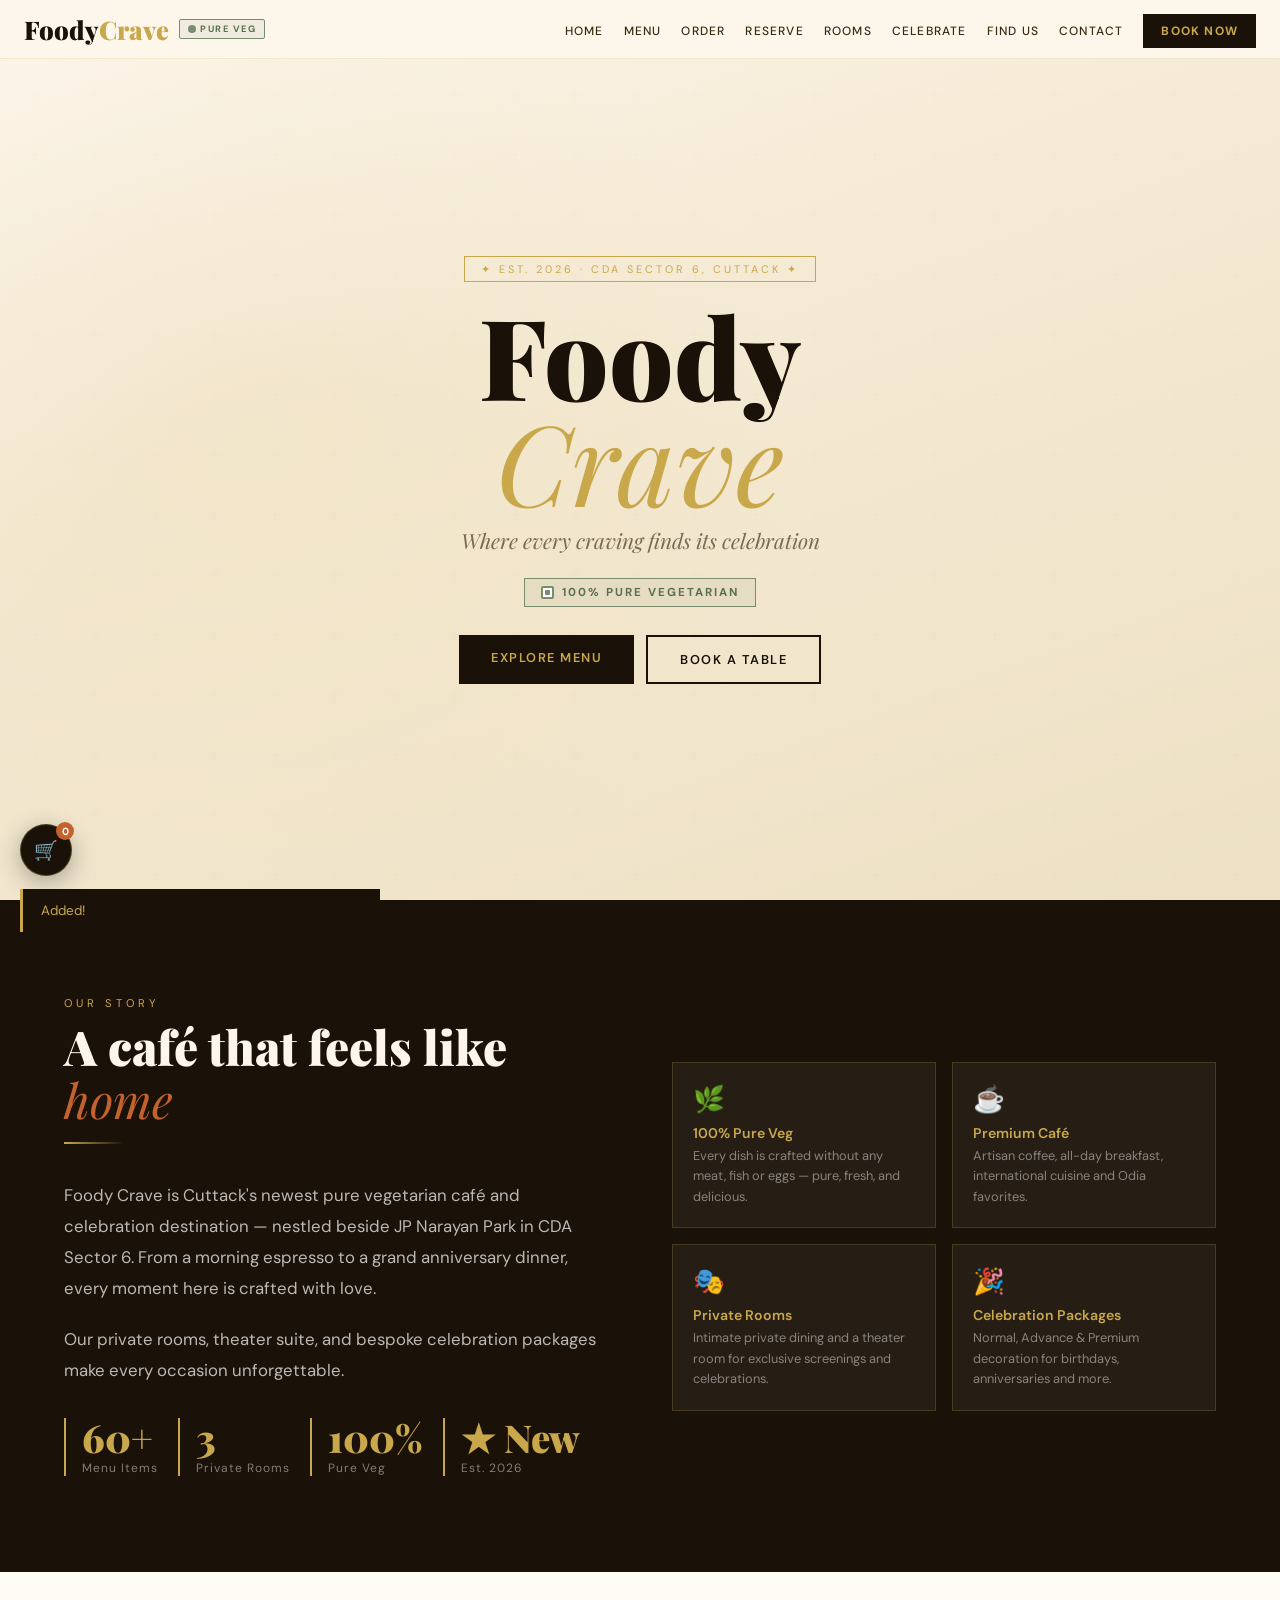
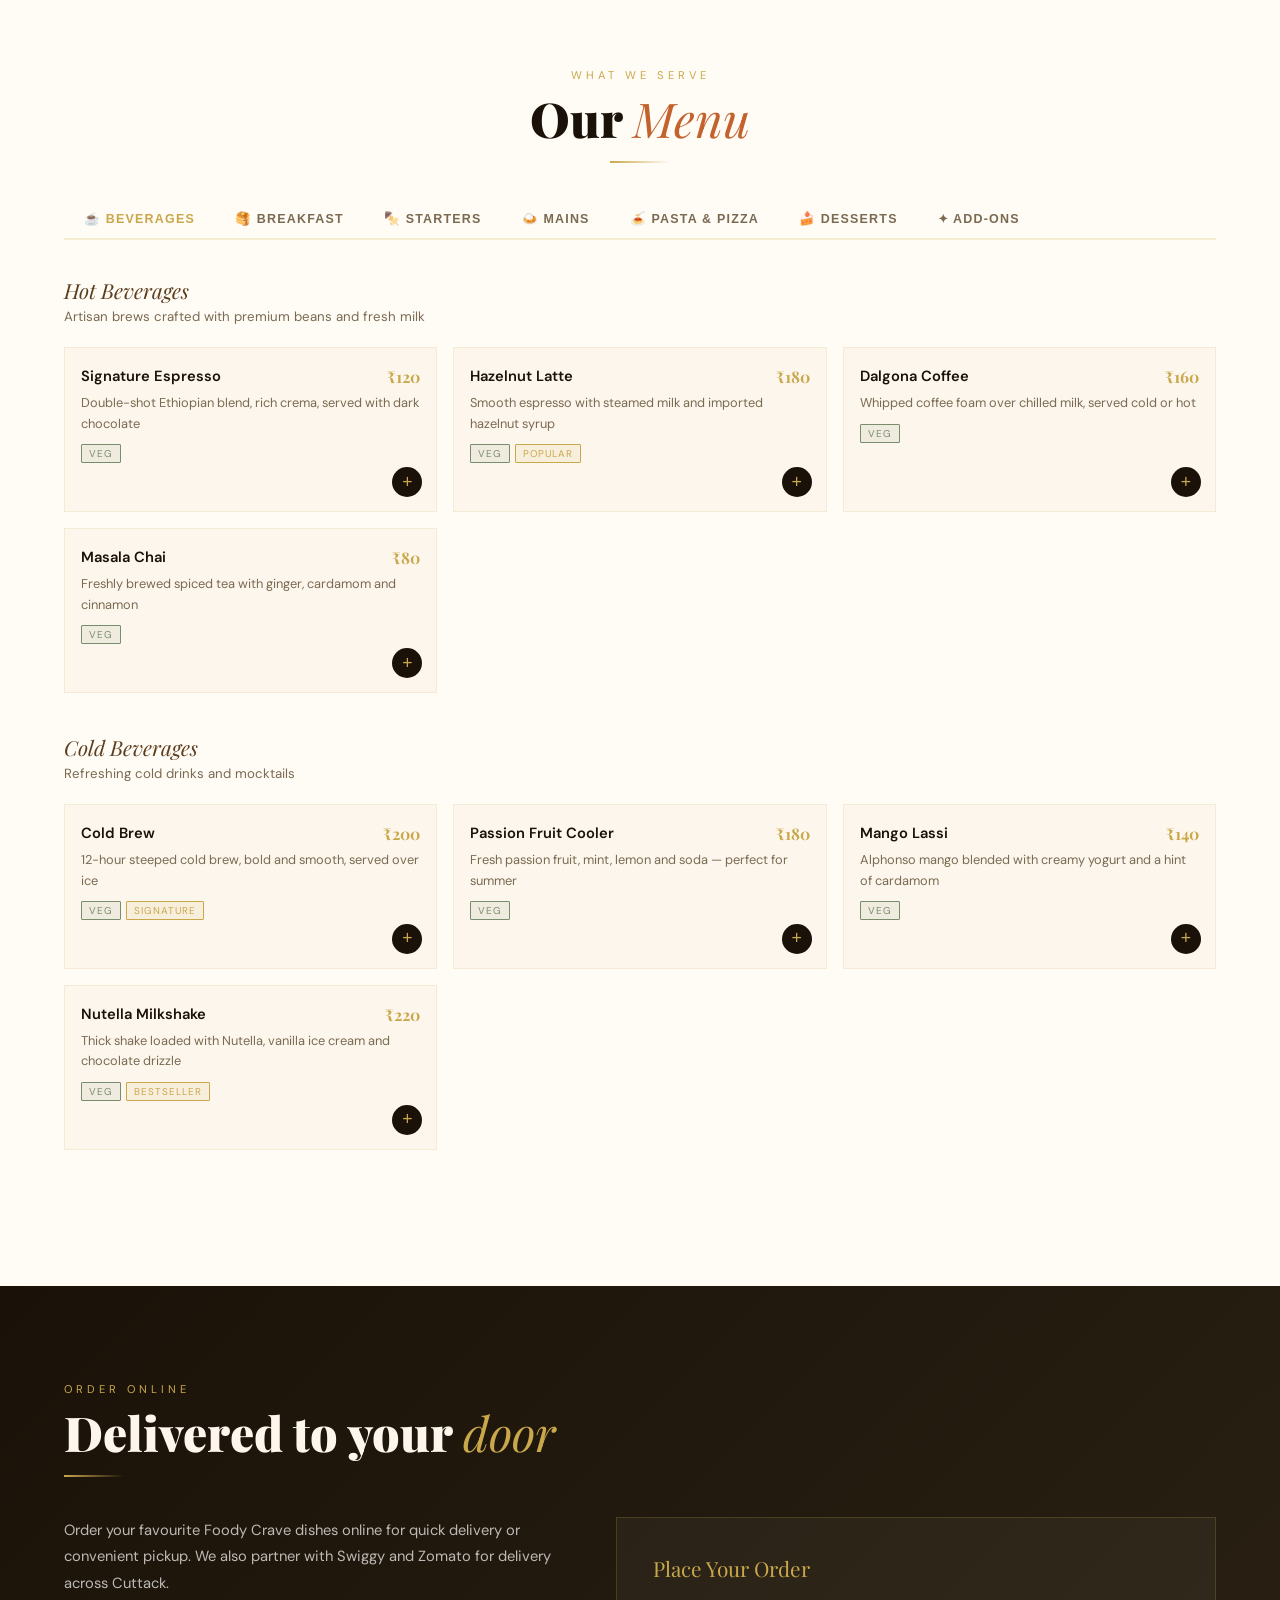
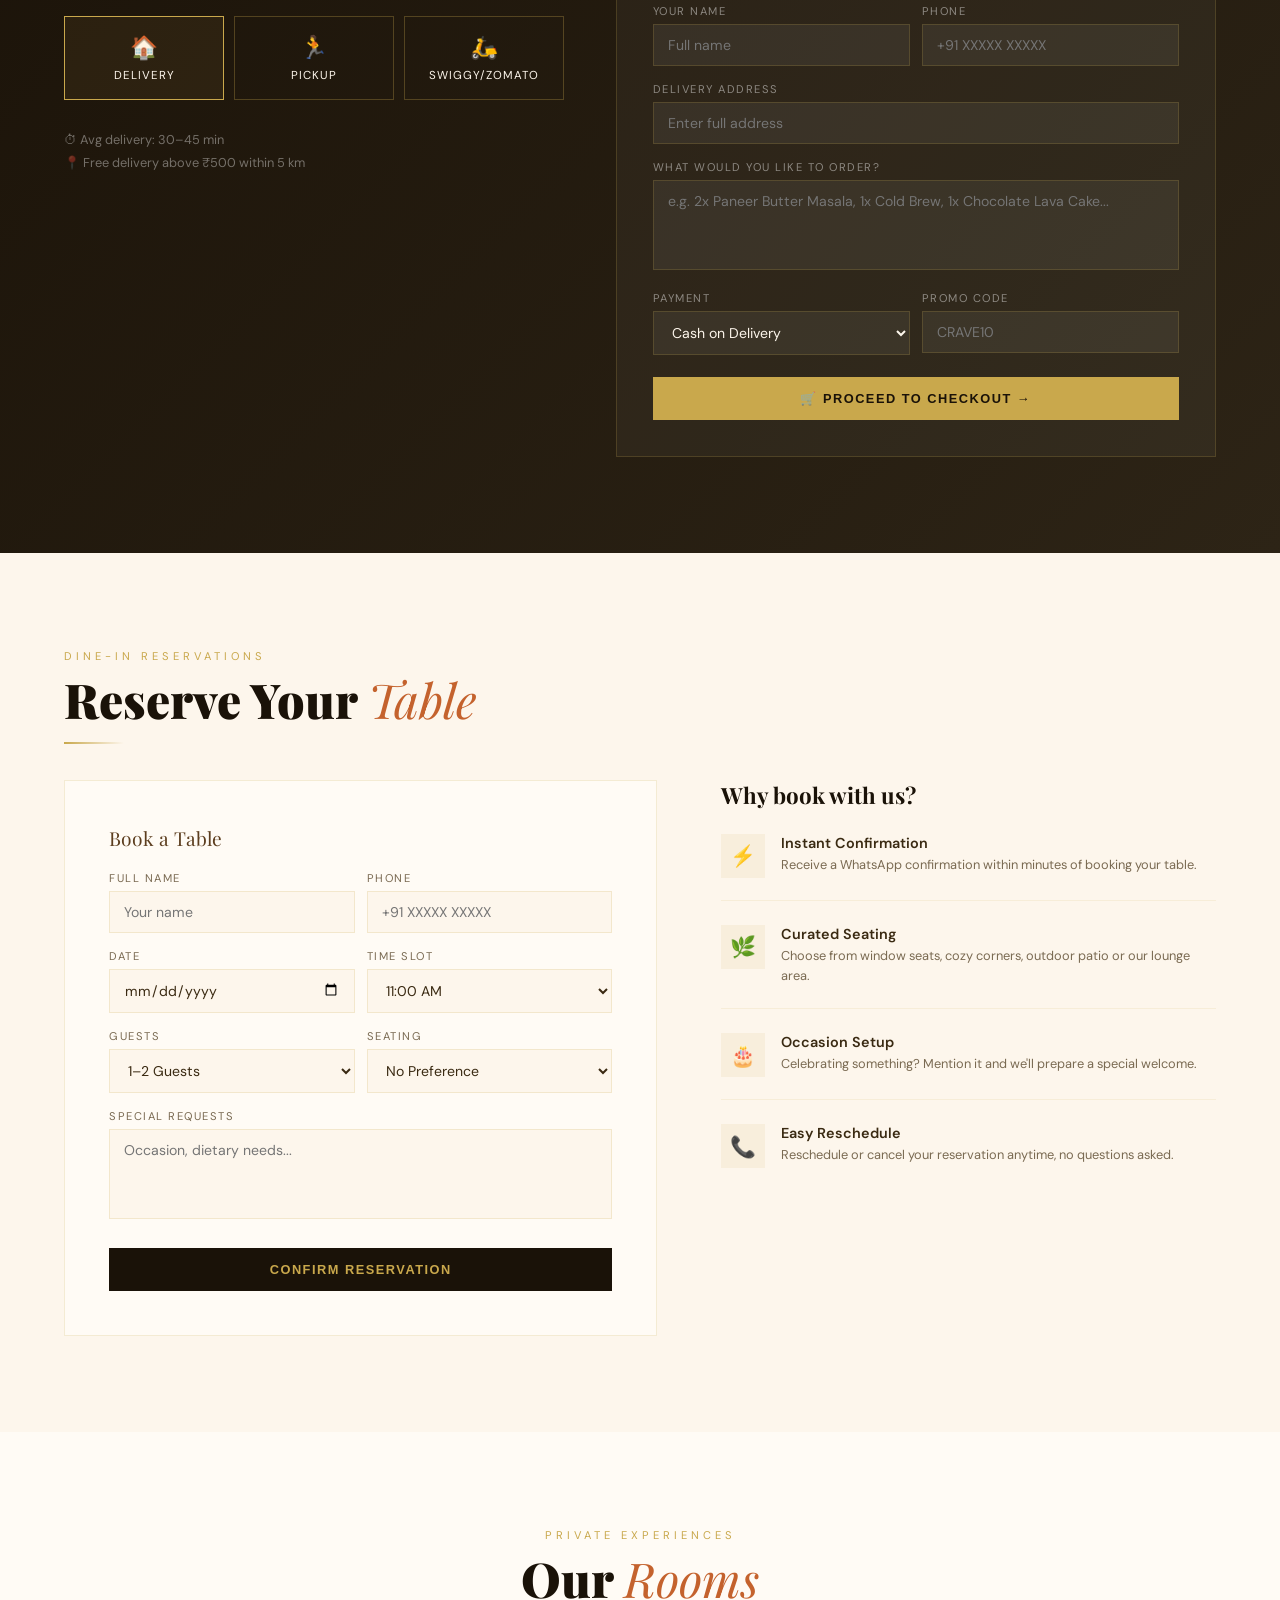
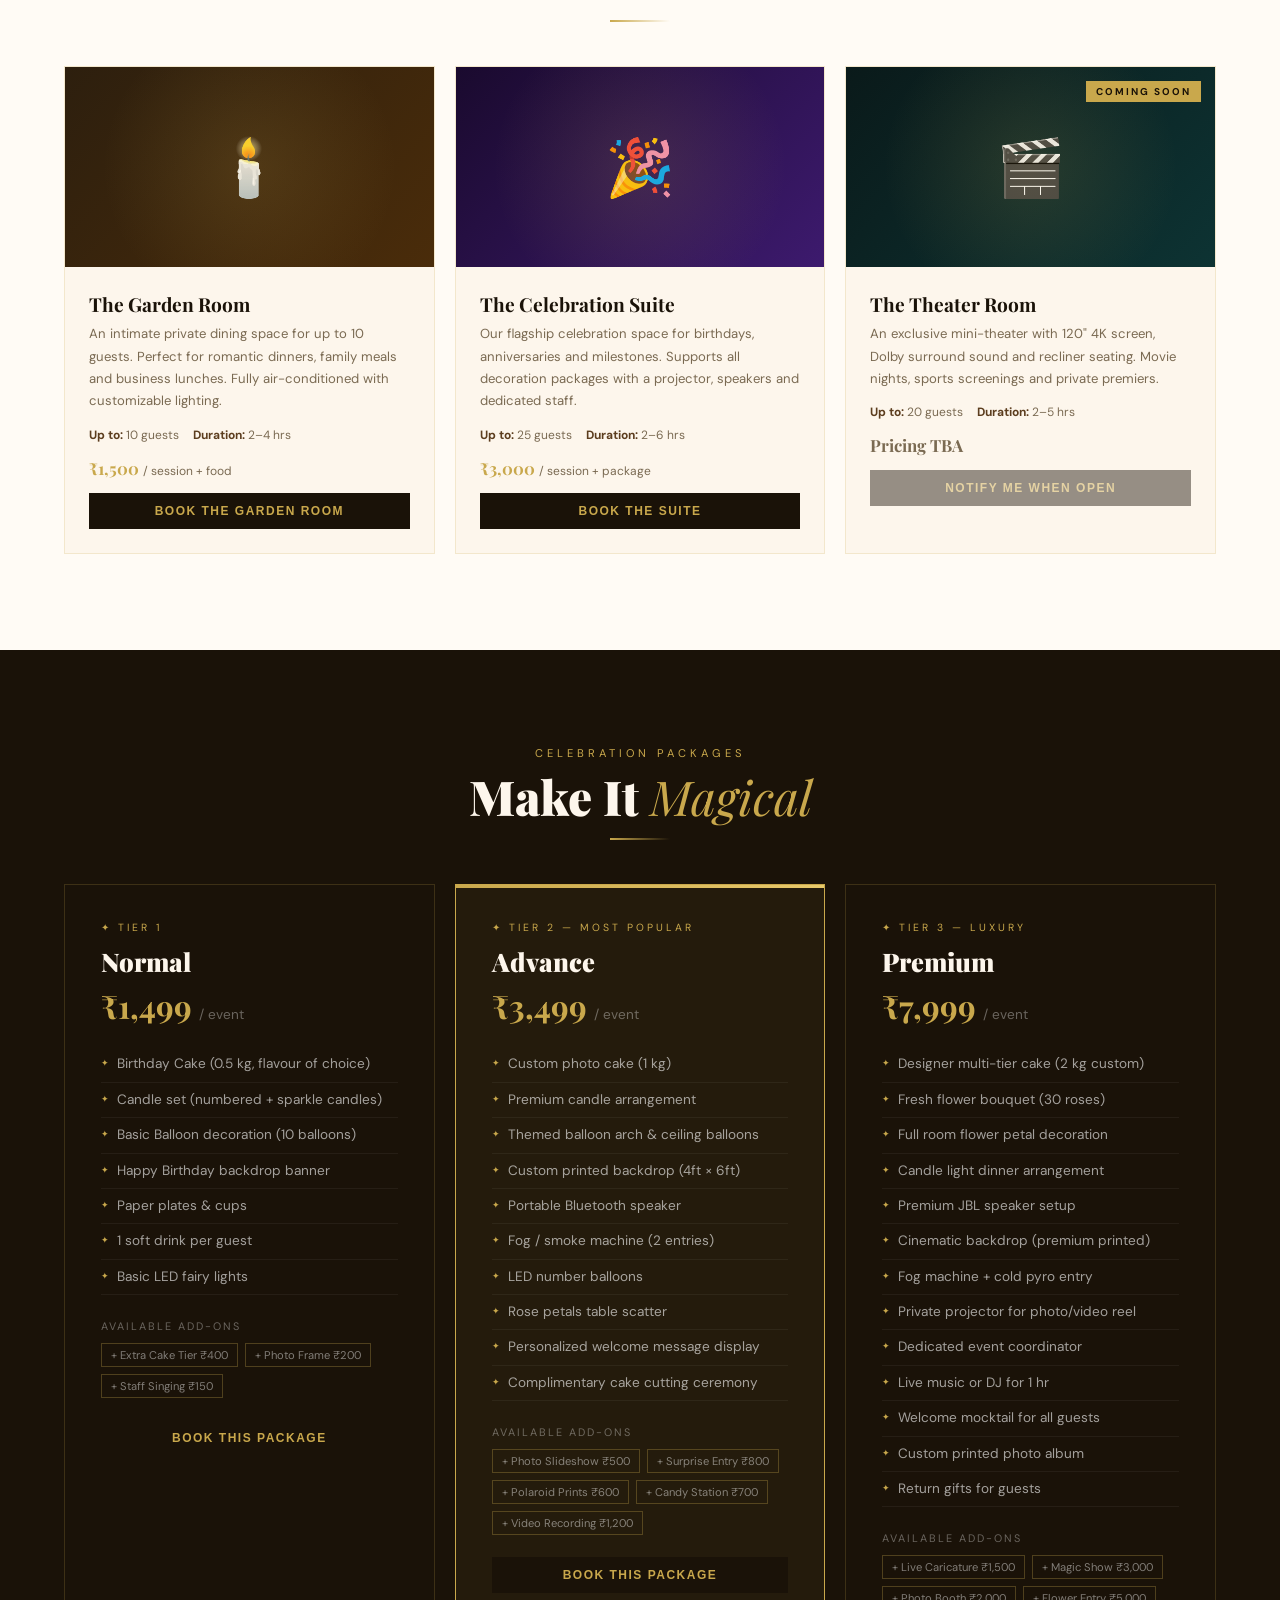
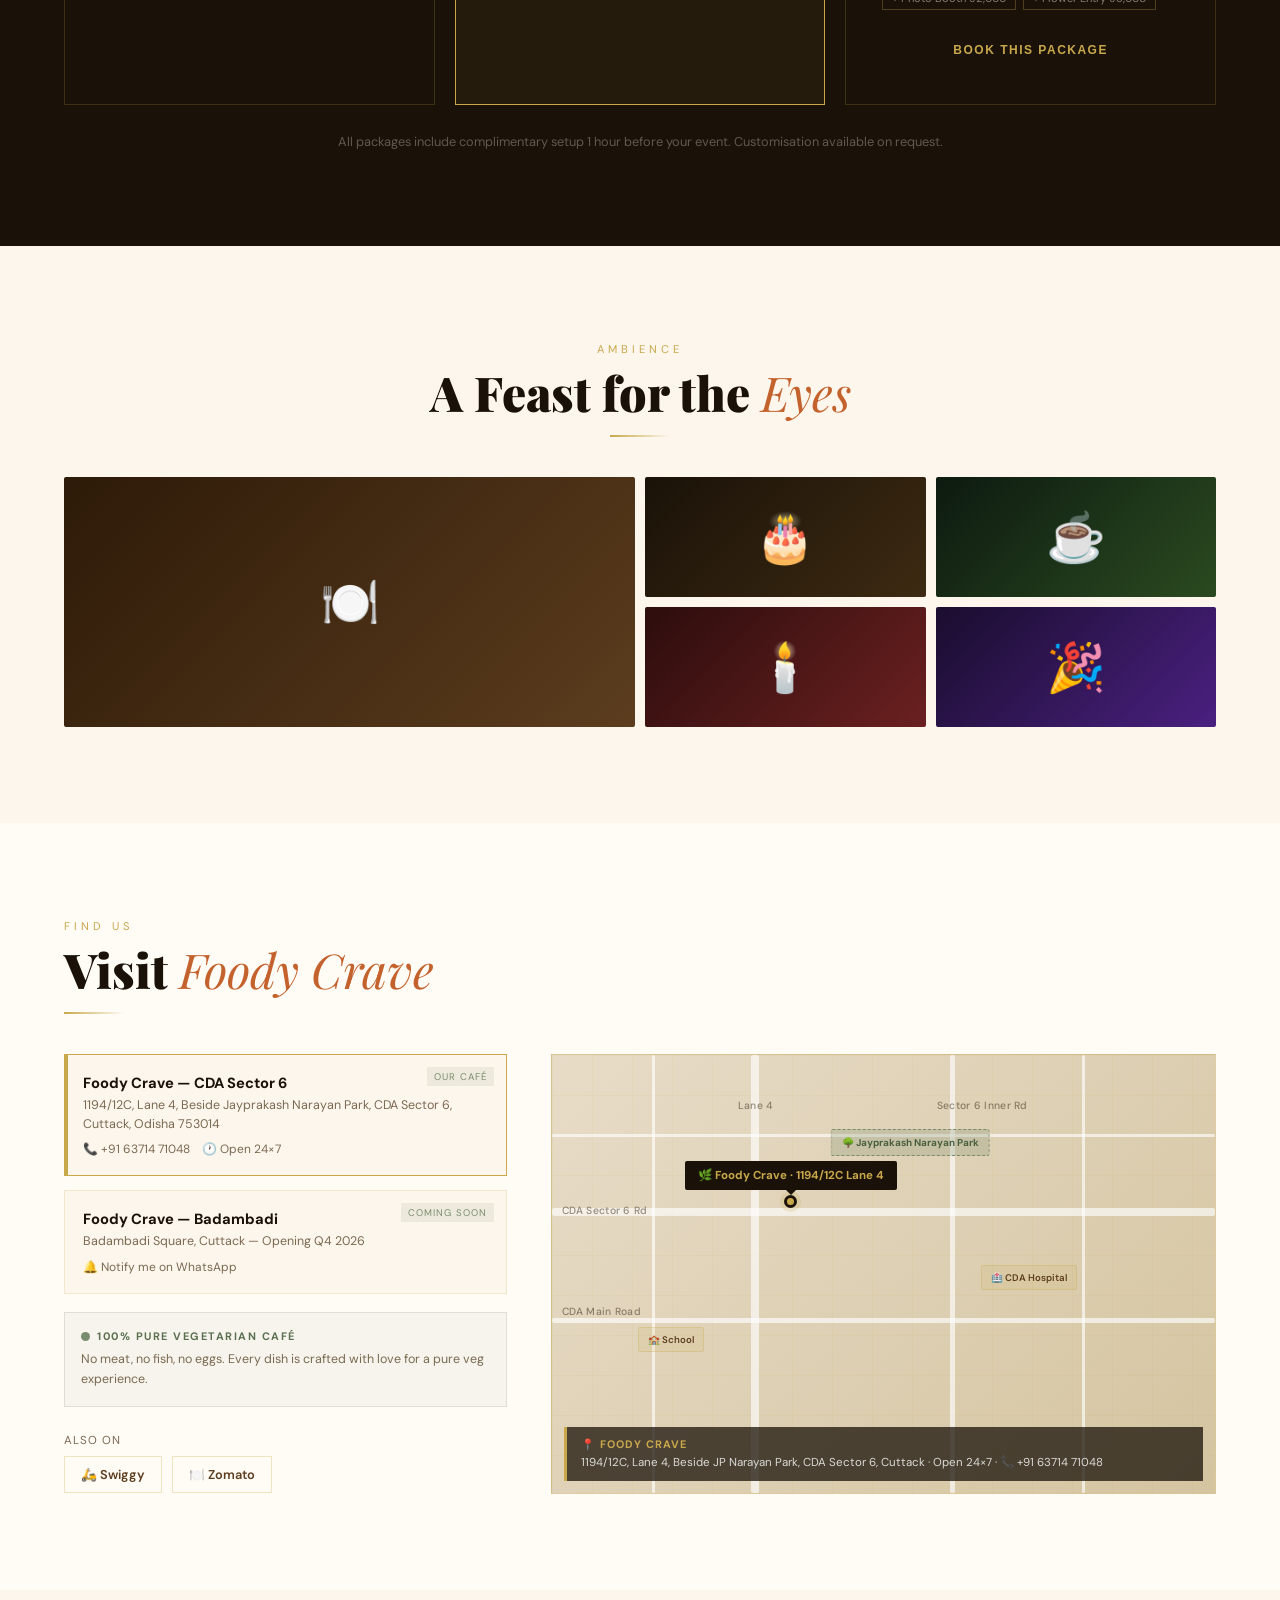
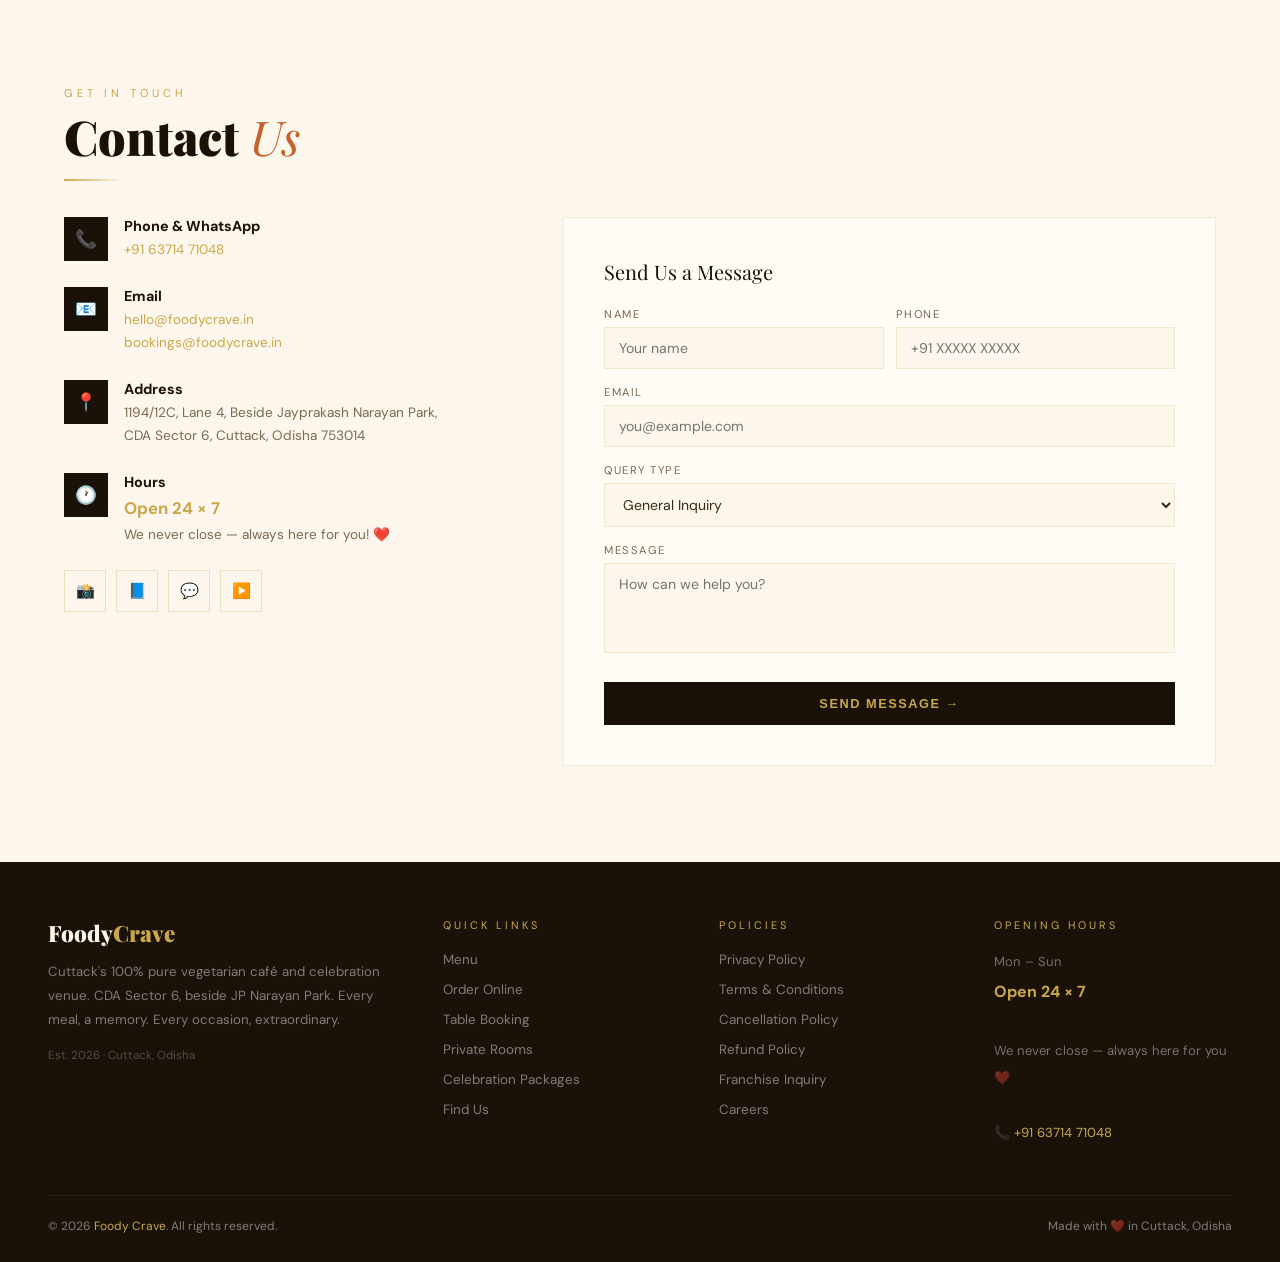
==== commit a2185580: "Add files via upload" ====
--- a/index.html
+++ b/index.html
@@ -264,7 +264,29 @@
 .footer-bottom{border-top:1px solid rgba(255,255,255,.07);padding-top:22px;display:flex;justify-content:space-between;align-items:center;font-size:.75rem;flex-wrap:wrap;gap:8px;}
 .footer-bottom em{color:var(--gold);font-style:normal;}
 
-/* ── MODAL ── */
+/* ── CHECKOUT MODAL ── */
+.checkout-overlay{position:fixed;inset:0;background:rgba(0,0,0,.88);z-index:2100;display:flex;align-items:center;justify-content:center;opacity:0;pointer-events:none;transition:opacity .3s;padding:16px;}
+.checkout-overlay.open{opacity:1;pointer-events:all;}
+.checkout-box{background:var(--cream);width:100%;max-width:500px;max-height:92vh;overflow-y:auto;position:relative;transform:translateY(20px);transition:transform .3s;}
+.checkout-overlay.open .checkout-box{transform:translateY(0);}
+.checkout-header{background:var(--deep);padding:20px 24px;display:flex;justify-content:space-between;align-items:center;}
+.checkout-header h3{font-family:'Playfair Display',serif;color:var(--gold);font-size:1.3rem;}
+.checkout-close{background:none;border:none;color:rgba(255,255,255,.6);font-size:1.3rem;cursor:pointer;padding:4px;}
+.checkout-body{padding:24px;}
+.checkout-section{margin-bottom:20px;padding-bottom:20px;border-bottom:1px solid rgba(201,168,76,.15);}
+.checkout-section:last-child{border-bottom:none;margin-bottom:0;}
+.checkout-sec-title{font-size:.68rem;letter-spacing:2px;text-transform:uppercase;color:var(--gold);margin-bottom:12px;}
+.checkout-row{display:flex;justify-content:space-between;align-items:flex-start;gap:12px;margin-bottom:8px;font-size:.88rem;}
+.checkout-row span:first-child{color:var(--muted);}
+.checkout-row span:last-child{color:var(--deep);font-weight:600;text-align:right;max-width:60%;}
+.checkout-items-box{background:var(--warm);border:1px solid rgba(201,168,76,.2);padding:14px;border-radius:2px;font-size:.85rem;color:var(--text);line-height:1.7;white-space:pre-wrap;word-break:break-word;}
+.checkout-status{background:rgba(122,140,110,.1);border:1px solid var(--sage);padding:12px 16px;display:flex;align-items:center;gap:10px;margin-bottom:16px;}
+.checkout-status span{font-size:.82rem;color:#5a7050;line-height:1.5;}
+.btn-whatsapp{background:#25D366;color:#fff;padding:15px;font-size:.88rem;font-weight:700;letter-spacing:1px;text-transform:uppercase;border:none;cursor:pointer;width:100%;transition:all .3s;display:flex;align-items:center;justify-content:center;gap:10px;margin-bottom:10px;}
+.btn-whatsapp:hover{background:#128C7E;}
+.btn-cancel-order{background:transparent;color:var(--muted);padding:10px;font-size:.8rem;border:1px solid rgba(201,168,76,.2);cursor:pointer;width:100%;transition:all .3s;}
+.btn-cancel-order:hover{border-color:var(--rust);color:var(--rust);}
+.order-id{font-family:monospace;background:var(--deep);color:var(--gold);padding:3px 8px;font-size:.78rem;border-radius:2px;}
 .modal-overlay{position:fixed;inset:0;background:rgba(0,0,0,.82);z-index:2000;display:flex;align-items:center;justify-content:center;opacity:0;pointer-events:none;transition:opacity .3s;backdrop-filter:blur(8px);padding:16px;}
 .modal-overlay.open{opacity:1;pointer-events:all;}
 .modal{background:var(--cream);width:100%;max-width:560px;max-height:90vh;overflow-y:auto;padding:clamp(20px,5vw,44px);position:relative;transform:translateY(20px);transition:transform .3s;}
@@ -580,25 +602,25 @@
       <div class="order-info">
         <p>Order your favourite Foody Crave dishes online for quick delivery or convenient pickup. We also partner with Swiggy and Zomato for delivery across Cuttack.</p>
         <div class="del-opts">
-          <div class="del-opt active"><div class="del-icon">🏠</div><div class="del-lbl">Delivery</div></div>
-          <div class="del-opt"><div class="del-icon">🏃</div><div class="del-lbl">Pickup</div></div>
-          <div class="del-opt"><div class="del-icon">🛵</div><div class="del-lbl">Swiggy/Zomato</div></div>
+          <div class="del-opt active" id="delDelivery"><div class="del-icon">🏠</div><div class="del-lbl">Delivery</div></div>
+          <div class="del-opt" id="delPickup"><div class="del-icon">🏃</div><div class="del-lbl">Pickup</div></div>
+          <div class="del-opt" id="delApp"><div class="del-icon">🛵</div><div class="del-lbl">Swiggy/Zomato</div></div>
         </div>
         <p style="font-size:.8rem;color:rgba(255,255,255,.38);">⏱ Avg delivery: 30–45 min<br>📍 Free delivery above ₹500 within 5 km</p>
       </div>
       <div class="order-form-box">
         <div class="form-title">Place Your Order</div>
         <div class="form-row">
-          <div class="fg"><label class="fl">Your Name</label><input type="text" class="fi" placeholder="Full name"></div>
-          <div class="fg"><label class="fl">Phone</label><input type="tel" class="fi" placeholder="+91 XXXXX XXXXX"></div>
-        </div>
-        <div class="fg"><label class="fl">Delivery Address</label><input type="text" class="fi" placeholder="Enter full address"></div>
-        <div class="fg"><label class="fl">Special Instructions</label><textarea class="ft" placeholder="Allergies, preferences..."></textarea></div>
+          <div class="fg"><label class="fl">Your Name</label><input type="text" class="fi" id="orderName" placeholder="Full name"></div>
+          <div class="fg"><label class="fl">Phone</label><input type="tel" class="fi" id="orderPhone" placeholder="+91 XXXXX XXXXX"></div>
+        </div>
+        <div class="fg"><label class="fl">Delivery Address</label><input type="text" class="fi" id="orderAddress" placeholder="Enter full address"></div>
+        <div class="fg"><label class="fl">What would you like to order?</label><textarea class="ft" id="orderItems" placeholder="e.g. 2x Paneer Butter Masala, 1x Cold Brew, 1x Chocolate Lava Cake..."></textarea></div>
         <div class="form-row">
           <div class="fg"><label class="fl">Payment</label>
-            <select class="fs"><option>Cash on Delivery</option><option>UPI / GPay</option><option>Card</option><option>Net Banking</option></select>
+            <select class="fs" id="orderPayment"><option>Cash on Delivery</option><option>UPI / GPay</option><option>Card</option><option>Net Banking</option></select>
           </div>
-          <div class="fg"><label class="fl">Promo Code</label><input type="text" class="fi" placeholder="CRAVE10"></div>
+          <div class="fg"><label class="fl">Promo Code</label><input type="text" class="fi" id="orderPromo" placeholder="CRAVE10"></div>
         </div>
         <button class="btn-gold" id="orderBtn">🛒 Proceed to Checkout →</button>
       </div>
@@ -1074,6 +1096,45 @@
         </div>
       </div>
 
+    </div>
+  </div>
+</div>
+
+<!-- CHECKOUT MODAL -->
+<div class="checkout-overlay" id="checkoutOverlay">
+  <div class="checkout-box">
+    <div class="checkout-header">
+      <h3>🧾 Order Summary</h3>
+      <button class="checkout-close" id="checkoutCloseBtn">✕</button>
+    </div>
+    <div class="checkout-body">
+      <div class="checkout-status">
+        <span style="font-size:1.2rem;">✅</span>
+        <span>Aapka order ready hai! Neeche <strong>"WhatsApp pe Order Bhejo"</strong> dabao — aur hum turant prepare karna shuru kar denge!</span>
+      </div>
+      <div class="checkout-section">
+        <div class="checkout-sec-title">📋 Order Details</div>
+        <div class="checkout-row"><span>Order ID</span><span class="order-id" id="coOrderId">#FC0001</span></div>
+        <div class="checkout-row"><span>Customer Name</span><span id="coName">—</span></div>
+        <div class="checkout-row"><span>Phone</span><span id="coPhone">—</span></div>
+        <div class="checkout-row"><span>Delivery Type</span><span id="coType">—</span></div>
+        <div class="checkout-row"><span>Address</span><span id="coAddress">—</span></div>
+        <div class="checkout-row"><span>Payment</span><span id="coPayment">—</span></div>
+        <div class="checkout-row"><span>Promo Code</span><span id="coPromo">—</span></div>
+      </div>
+      <div class="checkout-section">
+        <div class="checkout-sec-title">🍽️ Items Ordered</div>
+        <div class="checkout-items-box" id="coItems">—</div>
+      </div>
+      <div class="checkout-section">
+        <div class="checkout-sec-title">📍 Delivery To</div>
+        <div style="font-size:.85rem;color:var(--text);line-height:1.7;" id="coAddressFull">—</div>
+      </div>
+      <button class="btn-whatsapp" id="sendWhatsappBtn">
+        <svg width="20" height="20" viewBox="0 0 24 24" fill="white"><path d="M17.472 14.382c-.297-.149-1.758-.867-2.03-.967-.273-.099-.471-.148-.67.15-.197.297-.767.966-.94 1.164-.173.199-.347.223-.644.075-.297-.15-1.255-.463-2.39-1.475-.883-.788-1.48-1.761-1.653-2.059-.173-.297-.018-.458.13-.606.134-.133.298-.347.446-.52.149-.174.198-.298.298-.497.099-.198.05-.371-.025-.52-.075-.149-.669-1.612-.916-2.207-.242-.579-.487-.5-.669-.51-.173-.008-.371-.01-.57-.01-.198 0-.52.074-.792.372-.272.297-1.04 1.016-1.04 2.479 0 1.462 1.065 2.875 1.213 3.074.149.198 2.096 3.2 5.077 4.487.709.306 1.262.489 1.694.625.712.227 1.36.195 1.871.118.571-.085 1.758-.719 2.006-1.413.248-.694.248-1.289.173-1.413-.074-.124-.272-.198-.57-.347m-5.421 7.403h-.004a9.87 9.87 0 01-5.031-1.378l-.361-.214-3.741.982.998-3.648-.235-.374a9.86 9.86 0 01-1.51-5.26c.001-5.45 4.436-9.884 9.888-9.884 2.64 0 5.122 1.03 6.988 2.898a9.825 9.825 0 012.893 6.994c-.003 5.45-4.437 9.884-9.885 9.884m8.413-18.297A11.815 11.815 0 0012.05 0C5.495 0 .16 5.335.157 11.892c0 2.096.547 4.142 1.588 5.945L.057 24l6.305-1.654a11.882 11.882 0 005.683 1.448h.005c6.554 0 11.89-5.335 11.893-11.893a11.821 11.821 0 00-3.48-8.413z"/></svg>
+        WhatsApp pe Order Bhejo
+      </button>
+      <button class="btn-cancel-order" id="checkoutCancelBtn">← Wapas Jaao / Edit Karo</button>
     </div>
   </div>
 </div>
@@ -1389,9 +1450,112 @@
     }
   });
 
-  // ── FORM BUTTONS ──
+  // ── ORDER CHECKOUT + WHATSAPP NOTIFICATION ──
+  var OWNER_WHATSAPP = '916371471048'; // Owner ka WhatsApp number
+
+  function getDeliveryType(){
+    if(document.getElementById('delPickup') && document.getElementById('delPickup').classList.contains('active')) return 'Pickup (Self)';
+    if(document.getElementById('delApp') && document.getElementById('delApp').classList.contains('active')) return 'Swiggy / Zomato';
+    return 'Home Delivery';
+  }
+
+  function generateOrderId(){
+    return '#FC' + Date.now().toString().slice(-5);
+  }
+
+  function openCheckout(){
+    var name    = (document.getElementById('orderName')    || {}).value || '';
+    var phone   = (document.getElementById('orderPhone')   || {}).value || '';
+    var address = (document.getElementById('orderAddress') || {}).value || '';
+    var items   = (document.getElementById('orderItems')   || {}).value || '';
+    var payment = (document.getElementById('orderPayment') || {}).value || '';
+    var promo   = (document.getElementById('orderPromo')   || {}).value || '';
+    var dtype   = getDeliveryType();
+
+    // Validation
+    if(!name.trim()){ showToast('⚠️ Please enter your name!'); return; }
+    if(!phone.trim()){ showToast('⚠️ Please enter your phone number!'); return; }
+    if(!items.trim()){ showToast('⚠️ Please enter what you want to order!'); return; }
+    if(dtype === 'Home Delivery' && !address.trim()){ showToast('⚠️ Please enter your delivery address!'); return; }
+
+    var orderId = generateOrderId();
+
+    // Fill checkout modal
+    document.getElementById('coOrderId').textContent  = orderId;
+    document.getElementById('coName').textContent     = name;
+    document.getElementById('coPhone').textContent    = phone;
+    document.getElementById('coType').textContent     = dtype;
+    document.getElementById('coAddress').textContent  = address || 'Self Pickup';
+    document.getElementById('coPayment').textContent  = payment;
+    document.getElementById('coPromo').textContent    = promo || 'None';
+    document.getElementById('coItems').textContent    = items;
+    document.getElementById('coAddressFull').textContent = address || 'Customer will pick up from café';
+
+    // Store for WhatsApp
+    document.getElementById('checkoutOverlay').dataset.name    = name;
+    document.getElementById('checkoutOverlay').dataset.phone   = phone;
+    document.getElementById('checkoutOverlay').dataset.address = address;
+    document.getElementById('checkoutOverlay').dataset.items   = items;
+    document.getElementById('checkoutOverlay').dataset.payment = payment;
+    document.getElementById('checkoutOverlay').dataset.promo   = promo;
+    document.getElementById('checkoutOverlay').dataset.dtype   = dtype;
+    document.getElementById('checkoutOverlay').dataset.orderid = orderId;
+
+    document.getElementById('checkoutOverlay').classList.add('open');
+    document.body.style.overflow = 'hidden';
+  }
+
+  function closeCheckout(){
+    document.getElementById('checkoutOverlay').classList.remove('open');
+    document.body.style.overflow = '';
+  }
+
+  function sendWhatsAppOrder(){
+    var d = document.getElementById('checkoutOverlay').dataset;
+    var msg =
+      '🍽️ *NEW ORDER — FOODY CRAVE* 🍽️\n' +
+      '━━━━━━━━━━━━━━━━━━\n' +
+      '🔖 *Order ID:* ' + d.orderid + '\n' +
+      '👤 *Customer:* ' + d.name + '\n' +
+      '📞 *Phone:* ' + d.phone + '\n' +
+      '🚚 *Type:* ' + d.dtype + '\n' +
+      '📍 *Address:* ' + (d.address || 'Self Pickup') + '\n' +
+      '━━━━━━━━━━━━━━━━━━\n' +
+      '🛒 *Items Ordered:*\n' + d.items + '\n' +
+      '━━━━━━━━━━━━━━━━━━\n' +
+      '💳 *Payment:* ' + d.payment + '\n' +
+      (d.promo && d.promo !== 'None' ? '🎟️ *Promo Code:* ' + d.promo + '\n' : '') +
+      '━━━━━━━━━━━━━━━━━━\n' +
+      '⏰ *Order Time:* ' + new Date().toLocaleString('en-IN') + '\n\n' +
+      '✅ Please confirm this order!';
+
+    var url = 'https://wa.me/' + OWNER_WHATSAPP + '?text=' + encodeURIComponent(msg);
+    window.open(url, '_blank');
+    closeCheckout();
+
+    // Clear form
+    ['orderName','orderPhone','orderAddress','orderItems','orderPromo'].forEach(function(id){
+      var el = document.getElementById(id);
+      if(el) el.value = '';
+    });
+    showToast('✅ Order sent! Hum jaldi contact karenge.');
+  }
+
+  var oBtn = document.getElementById('orderBtn');
+  if(oBtn) oBtn.addEventListener('click', openCheckout);
+
+  document.getElementById('checkoutOverlay').addEventListener('click', function(e){ if(e.target===this) closeCheckout(); });
+  document.getElementById('checkoutCloseBtn').addEventListener('click', closeCheckout);
+  document.getElementById('checkoutCancelBtn').addEventListener('click', closeCheckout);
+  document.getElementById('sendWhatsappBtn').addEventListener('click', sendWhatsAppOrder);
+
+  // ── TABLE BOOKING WHATSAPP ──
   var r = document.getElementById('reserveBtn');
-  if(r) r.addEventListener('click', function(){ showToast('Table reserved! ✅ Confirmation coming on WhatsApp.'); });
+  if(r) r.addEventListener('click', function(){
+    showToast('Table reserved! ✅ Confirmation coming on WhatsApp.');
+  });
+
+  // ── CONTACT BUTTON ──
   var c = document.getElementById('contactBtn');
   if(c) c.addEventListener('click', function(){ showToast('Message sent! 📨 We\'ll reply within 24 hrs.'); });
 
@@ -1431,6 +1595,5 @@
   }
 })();
 </script>
-</script>
 </body>
 </html>
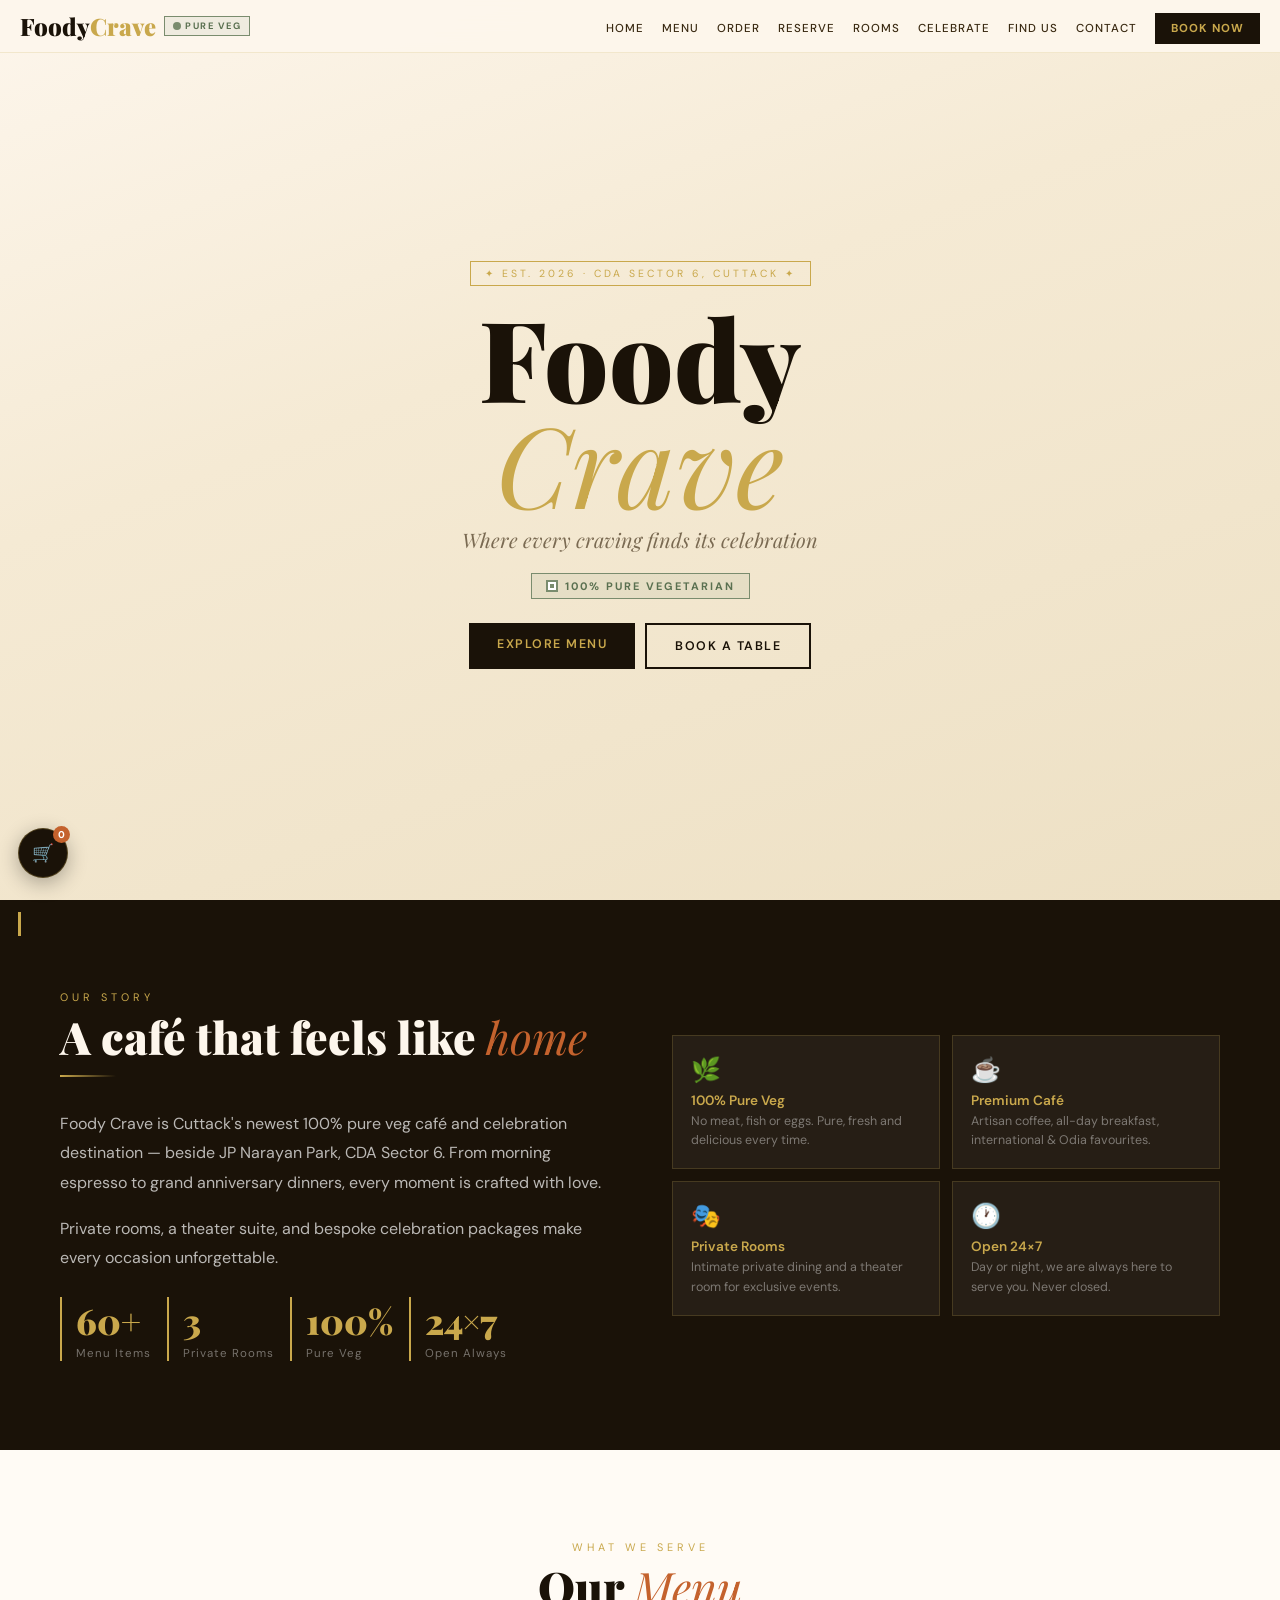
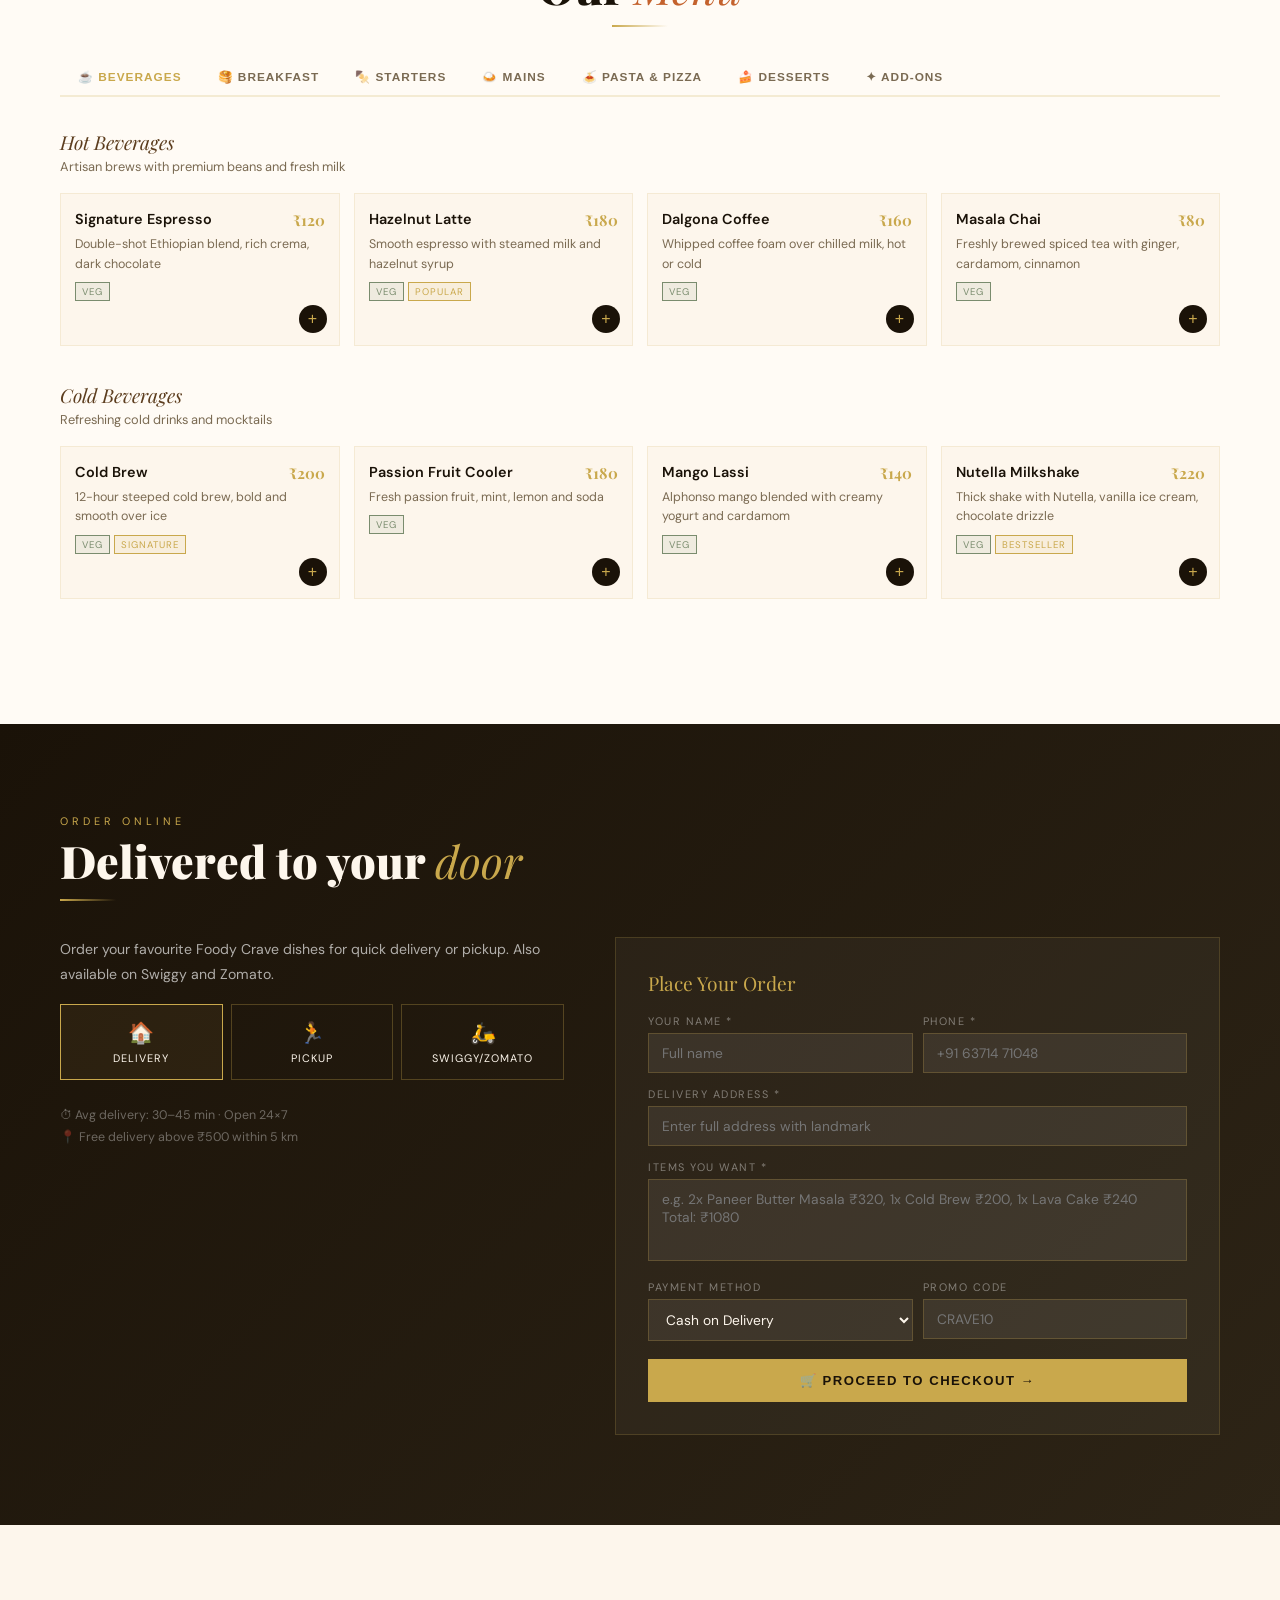
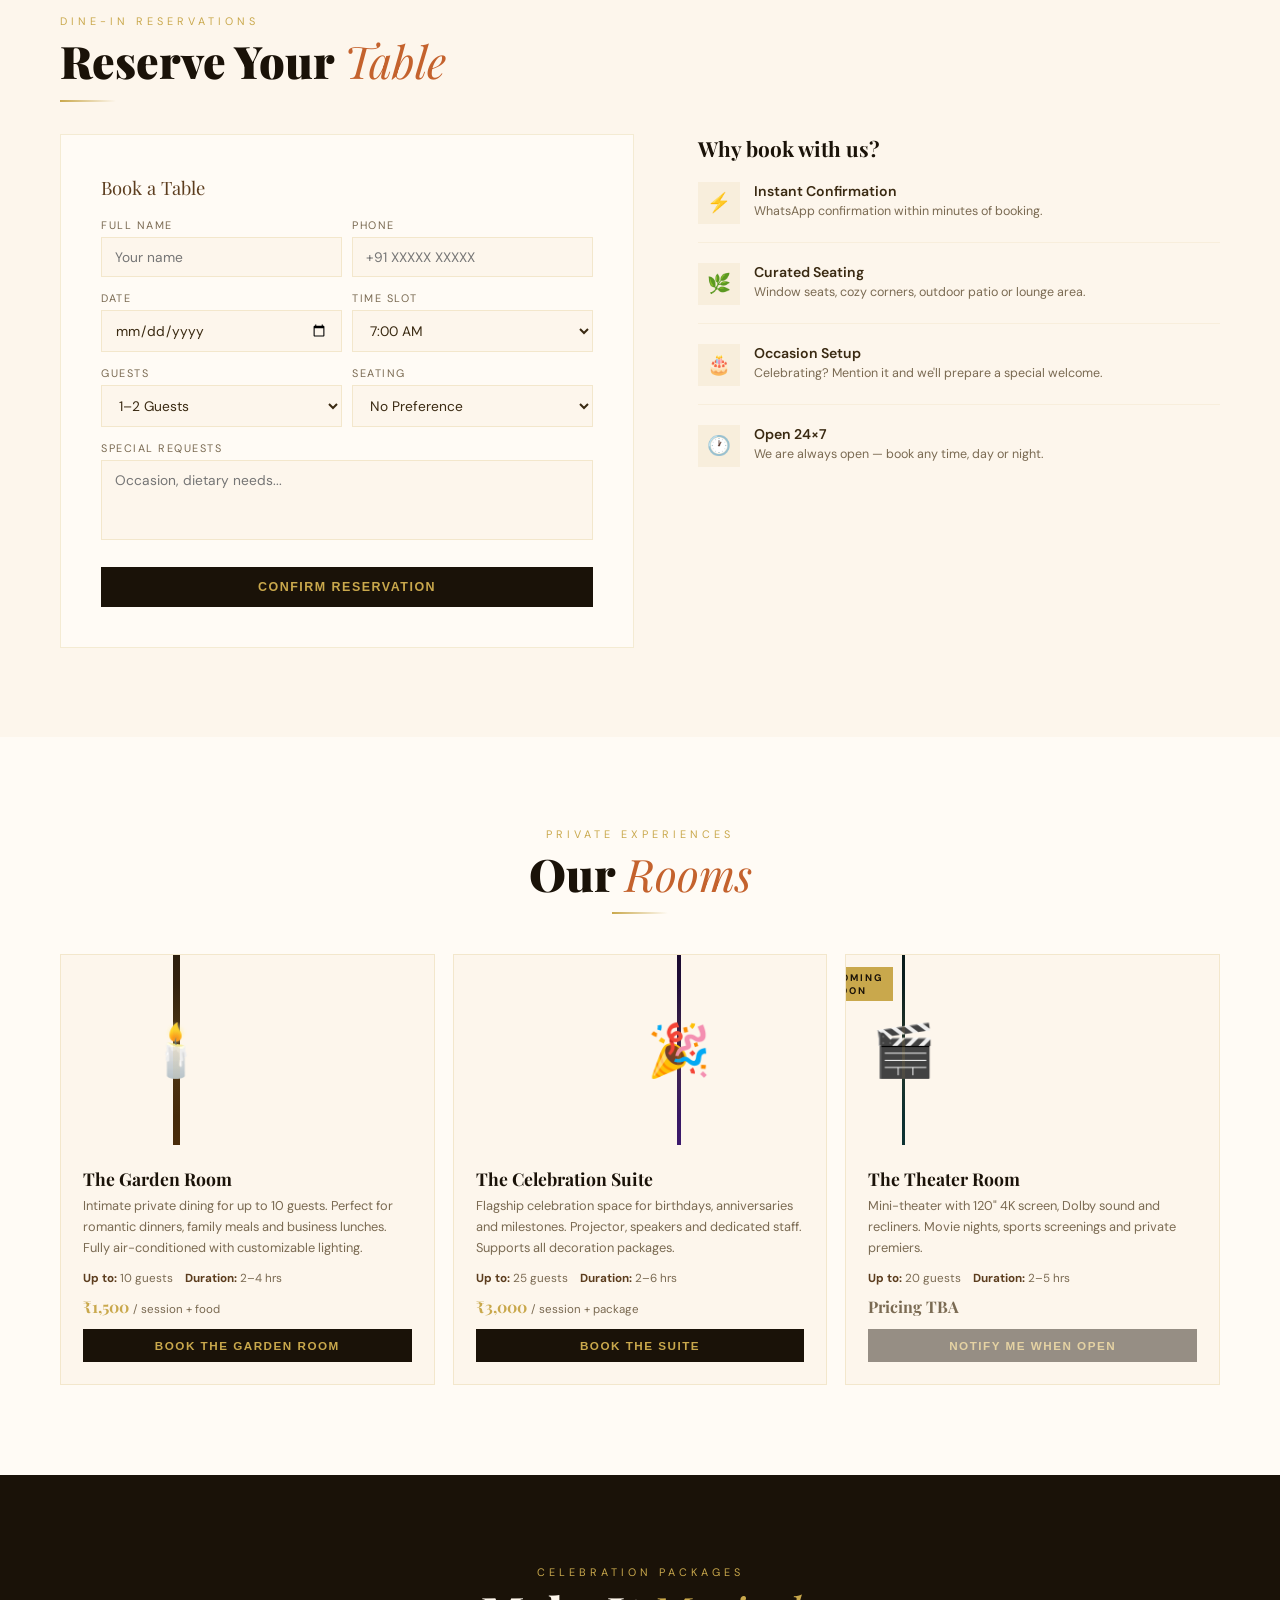
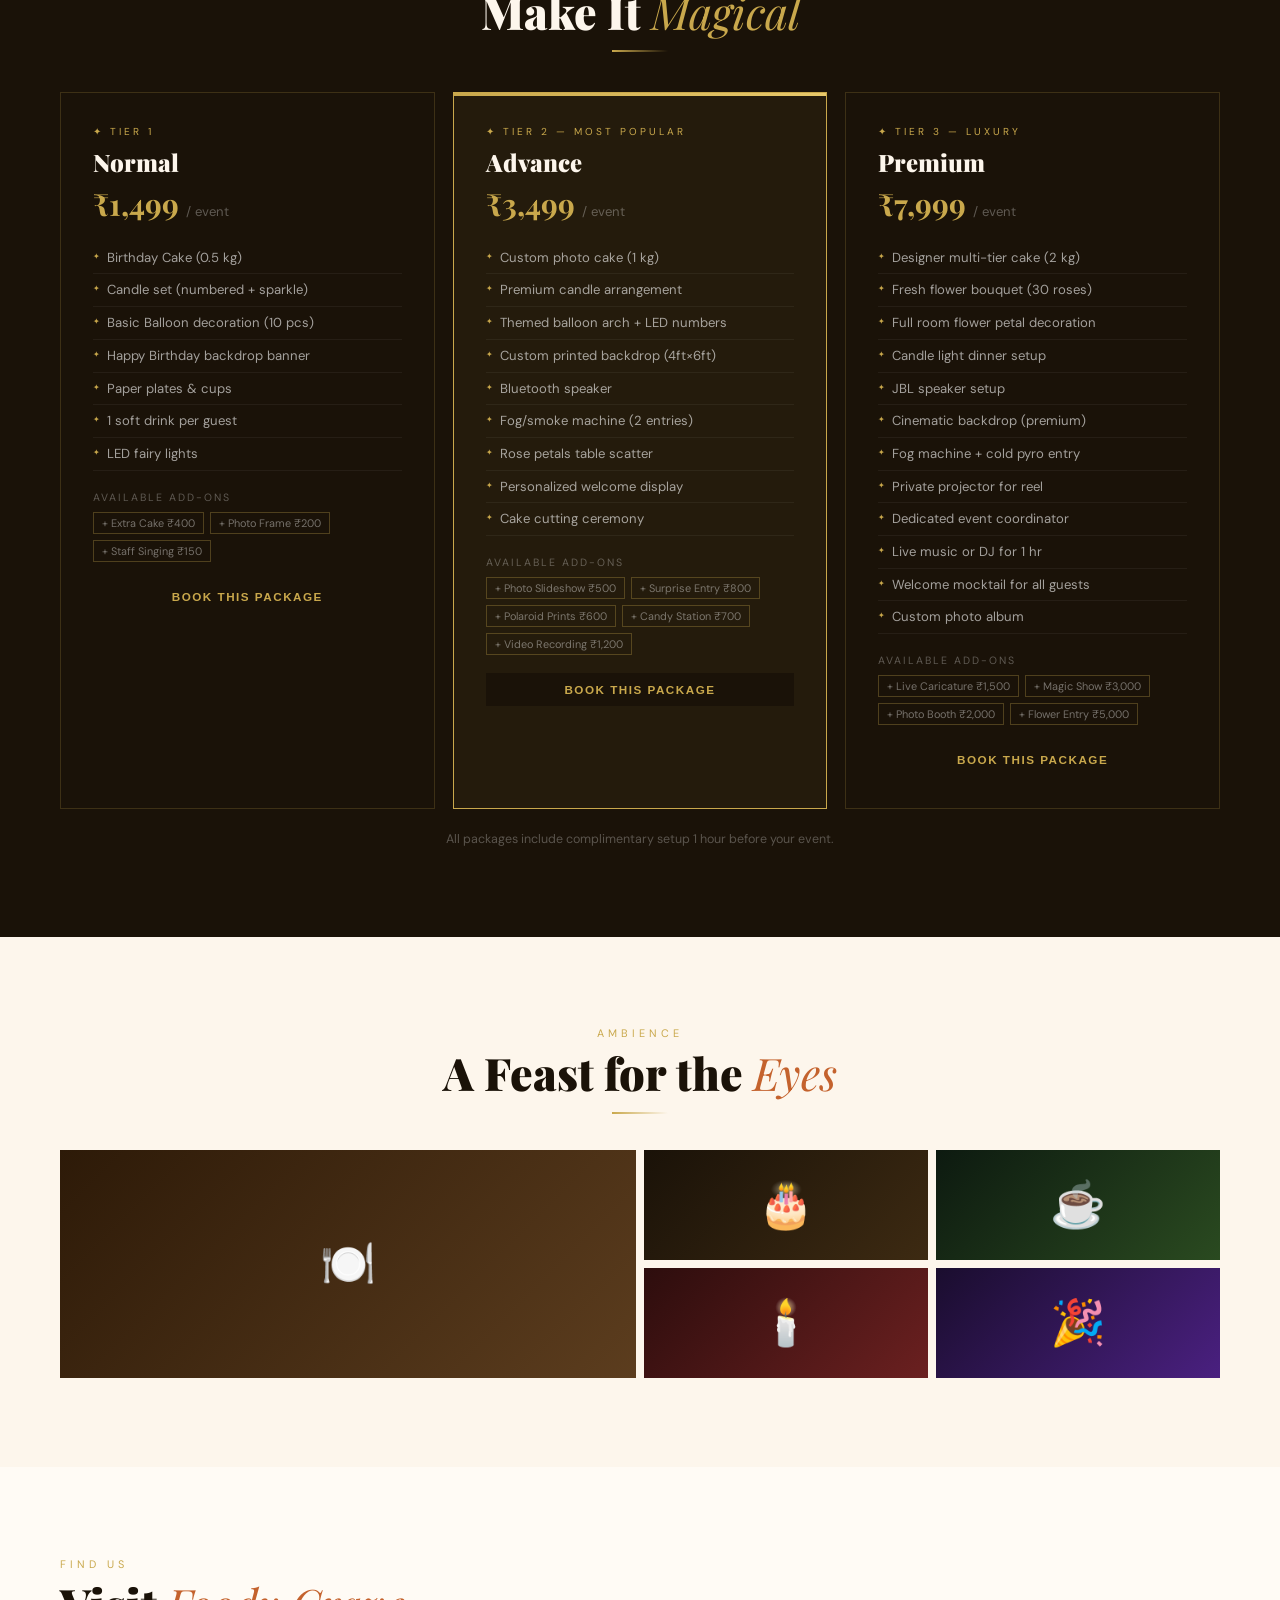
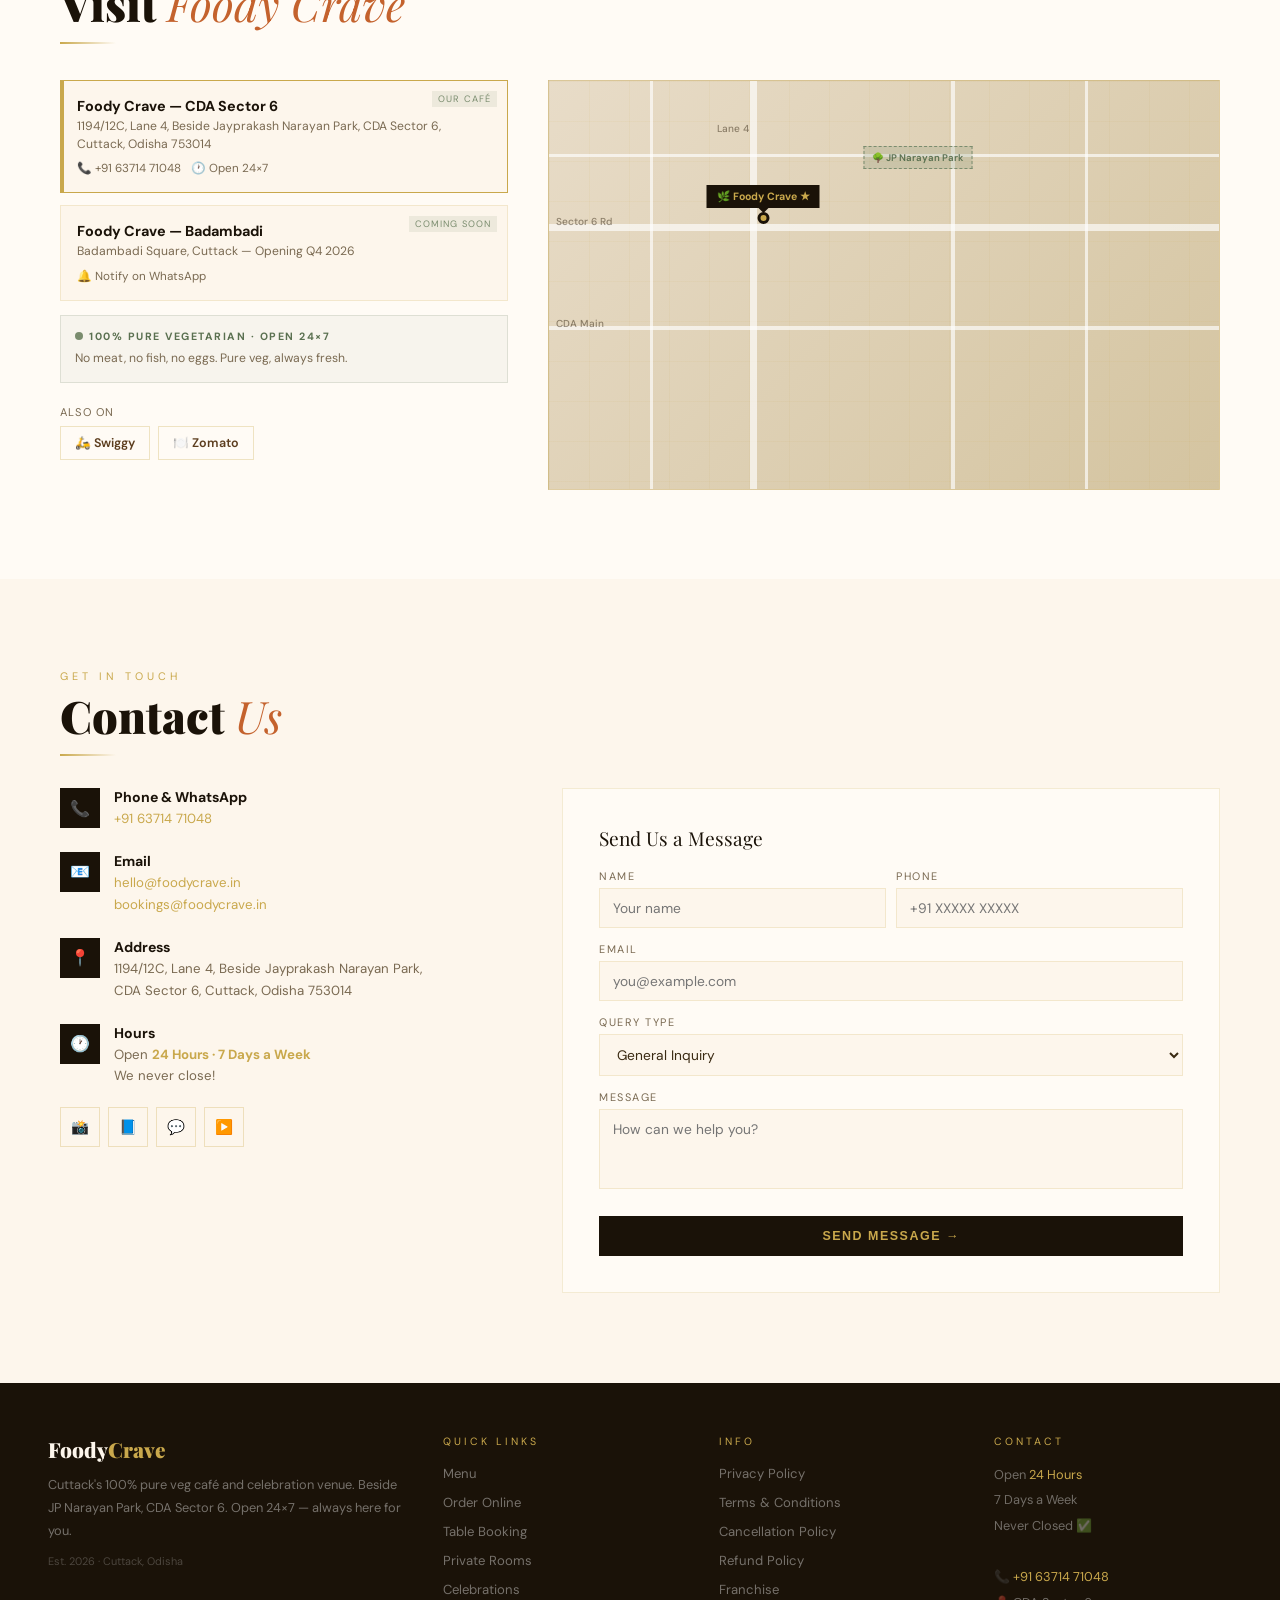
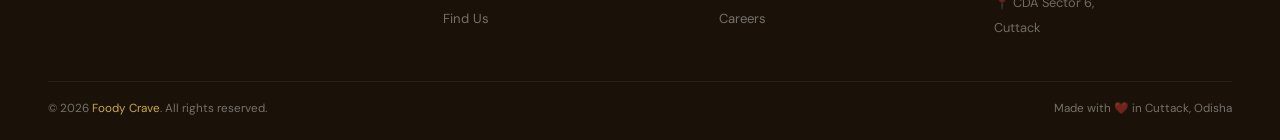
==== commit bb4a3af2: "Add files via upload" ====
--- a/index.html
+++ b/index.html
@@ -2,427 +2,339 @@
 <html lang="en">
 <head>
 <meta charset="UTF-8">
-<meta name="viewport" content="width=device-width, initial-scale=1.0, maximum-scale=1.0">
-<title>Foody Crave — Pure Veg Café & Celebration Venue, Cuttack</title>
-<link href="https://fonts.googleapis.com/css2?family=Playfair+Display:ital,wght@0,400;0,700;0,900;1,400&family=DM+Sans:opsz,wght@9..40,300;9..40,400;9..40,500;9..40,600&display=swap" rel="stylesheet">
+<meta name="viewport" content="width=device-width,initial-scale=1.0,maximum-scale=1.0">
+<title>Foody Crave — Pure Veg Café & Celebration, Cuttack</title>
+<link href="https://fonts.googleapis.com/css2?family=Playfair+Display:ital,wght@0,700;0,900;1,400&family=DM+Sans:wght@400;500;600&display=swap" rel="stylesheet">
 <style>
-:root {
-  --cream:#fdf6ec; --warm:#fffbf5; --gold:#c9a84c; --gold2:#e8c96a;
-  --deep:#1a1208; --brown:#5c3d1e; --rust:#c4622d; --sage:#7a8c6e;
-  --charcoal:#2d2416; --text:#3a2a12; --muted:#7a6a52;
-}
+:root{--cream:#fdf6ec;--warm:#fffbf5;--gold:#c9a84c;--deep:#1a1208;--brown:#5c3d1e;--rust:#c4622d;--sage:#7a8c6e;--muted:#7a6a52;--text:#3a2a12;}
 *{margin:0;padding:0;box-sizing:border-box;}
 html{scroll-behavior:auto;}
-section, footer { scroll-margin-top: 64px; }
-body{font-family:'DM Sans',sans-serif;background:var(--cream);color:var(--text);overflow-x:hidden;width:100%;}
-
-/* ── NAV ── */
-nav{position:fixed;top:0;left:0;right:0;z-index:900;
-  display:flex;align-items:center;justify-content:space-between;flex-wrap:nowrap;
-  padding:12px 24px;gap:12px;
-  background:rgba(253,246,236,0.96);backdrop-filter:blur(16px);
-  border-bottom:1px solid rgba(201,168,76,0.2);}
-.nav-brand{display:flex;align-items:center;gap:10px;flex-shrink:0;}
-.nav-logo{font-family:'Playfair Display',serif;font-size:clamp(1.2rem,4vw,1.6rem);font-weight:900;color:var(--deep);white-space:nowrap;}
-.nav-logo span{color:var(--gold);}
-.veg-pill{display:flex;align-items:center;gap:4px;background:rgba(122,140,110,0.1);border:1px solid var(--sage);padding:3px 8px;border-radius:2px;white-space:nowrap;}
-.veg-dot{width:8px;height:8px;background:var(--sage);border-radius:50%;flex-shrink:0;}
-.veg-text{font-size:0.58rem;letter-spacing:1.5px;text-transform:uppercase;font-weight:700;color:#5a7050;}
-.nav-links{display:flex;align-items:center;gap:20px;list-style:none;}
-.nav-links a{font-size:0.75rem;font-weight:500;letter-spacing:1.2px;text-transform:uppercase;color:var(--text);text-decoration:none;transition:color .3s;white-space:nowrap;}
+body{font-family:'DM Sans',sans-serif;background:var(--cream);color:var(--text);overflow-x:hidden;}
+img,video,iframe{max-width:100%;}
+section,footer{scroll-margin-top:60px;}
+
+/* NAV */
+nav{position:fixed;top:0;left:0;right:0;z-index:900;display:flex;align-items:center;justify-content:space-between;padding:10px 20px;background:rgba(253,246,236,.97);backdrop-filter:blur(16px);border-bottom:1px solid rgba(201,168,76,.2);}
+.nav-brand{display:flex;align-items:center;gap:8px;flex-shrink:0;}
+.logo{font-family:'Playfair Display',serif;font-size:clamp(1.1rem,4vw,1.5rem);font-weight:900;color:var(--deep);}
+.logo span{color:var(--gold);}
+.veg-pill{display:flex;align-items:center;gap:4px;background:rgba(122,140,110,.1);border:1px solid var(--sage);padding:3px 8px;}
+.veg-dot{width:8px;height:8px;background:var(--sage);border-radius:50%;}
+.veg-txt{font-size:.58rem;letter-spacing:1.5px;text-transform:uppercase;font-weight:700;color:#5a7050;}
+.nav-links{display:flex;align-items:center;gap:18px;list-style:none;}
+.nav-links a{font-size:.72rem;font-weight:500;letter-spacing:1px;text-transform:uppercase;color:var(--text);text-decoration:none;transition:color .3s;white-space:nowrap;}
 .nav-links a:hover{color:var(--gold);}
-.nav-cta{background:var(--deep)!important;color:var(--gold)!important;padding:9px 18px;font-weight:700!important;}
+.nav-cta{background:var(--deep)!important;color:var(--gold)!important;padding:8px 16px;font-weight:700!important;}
 .nav-cta:hover{background:var(--gold)!important;color:var(--deep)!important;}
-.hamburger{display:none;flex-direction:column;gap:5px;background:none;border:none;cursor:pointer;padding:6px;flex-shrink:0;}
-.hamburger span{display:block;width:22px;height:2px;background:var(--deep);border-radius:2px;transition:all .3s;}
-.hamburger.open span:nth-child(1){transform:translateY(7px) rotate(45deg);}
-.hamburger.open span:nth-child(2){opacity:0;}
-.hamburger.open span:nth-child(3){transform:translateY(-7px) rotate(-45deg);}
-
-/* ── HERO ── */
-#home{min-height:100svh;display:flex;align-items:center;justify-content:center;
-  position:relative;overflow:hidden;padding:100px 20px 60px;}
-.hero-bg{position:absolute;inset:0;
-  background:radial-gradient(ellipse 60% 80% at 20% 50%,rgba(201,168,76,.08),transparent 70%),
-  linear-gradient(160deg,#fdf6ec 0%,#f5ead4 40%,#ede0c4 100%);}
-.hero-pattern{position:absolute;inset:0;opacity:.03;
-  background-image:url("data:image/svg+xml,%3Csvg width='60' height='60' viewBox='0 0 60 60' xmlns='http://www.w3.org/2000/svg'%3E%3Cpath d='M36 34v-4h-2v4h-4v2h4v4h2v-4h4v-2h-4z' fill='%23c9a84c'/%3E%3C/svg%3E");}
-.hero-content{position:relative;text-align:center;width:100%;max-width:700px;}
-.hero-badge{display:inline-block;font-size:0.68rem;letter-spacing:3px;text-transform:uppercase;color:var(--gold);border:1px solid var(--gold);padding:5px 16px;margin-bottom:20px;}
-.hero-title{font-family:'Playfair Display',serif;font-size:clamp(3rem,12vw,7rem);font-weight:900;line-height:.95;color:var(--deep);margin-bottom:12px;}
-.hero-title em{font-style:italic;color:var(--gold);font-weight:400;}
-.hero-sub{font-family:'Playfair Display',serif;font-size:clamp(1rem,3vw,1.3rem);color:var(--muted);font-style:italic;margin-bottom:24px;}
-.veg-badge{display:inline-flex;align-items:center;gap:8px;background:rgba(122,140,110,.1);border:1.5px solid var(--sage);padding:6px 16px;margin-bottom:28px;}
-.veg-badge-icon{width:13px;height:13px;border:2px solid var(--sage);border-radius:2px;background:#fff;position:relative;flex-shrink:0;}
-.veg-badge-icon::after{content:'';position:absolute;inset:2px;background:var(--sage);border-radius:1px;}
-.veg-badge-text{font-size:0.72rem;letter-spacing:2px;text-transform:uppercase;font-weight:700;color:#5a7050;}
-.hero-btns{display:flex;gap:12px;justify-content:center;flex-wrap:wrap;}
-.btn-p{background:var(--deep);color:var(--gold);padding:14px 32px;font-size:0.8rem;letter-spacing:1.5px;text-transform:uppercase;font-weight:600;border:none;cursor:pointer;transition:all .3s;text-decoration:none;display:inline-block;white-space:nowrap;}
-.btn-p:hover{background:var(--gold);color:var(--deep);}
-.btn-o{background:transparent;color:var(--deep);padding:14px 32px;font-size:0.8rem;letter-spacing:1.5px;text-transform:uppercase;font-weight:600;border:2px solid var(--deep);cursor:pointer;transition:all .3s;text-decoration:none;display:inline-block;white-space:nowrap;}
-.btn-o:hover{background:var(--deep);color:var(--cream);}
-
-/* ── SECTIONS ── */
-section{padding:clamp(56px,8vw,96px) clamp(16px,5vw,64px);width:100%;}
-.sec-label{font-size:0.7rem;letter-spacing:4px;text-transform:uppercase;color:var(--gold);margin-bottom:10px;display:block;}
-.sec-title{font-family:'Playfair Display',serif;font-size:clamp(1.8rem,5vw,3rem);font-weight:900;color:var(--deep);line-height:1.1;}
-.sec-title em{font-style:italic;color:var(--rust);font-weight:400;}
-.divider{width:60px;height:2px;background:linear-gradient(to right,var(--gold),transparent);margin:16px 0 36px;}
-.centered{text-align:center;}.centered .divider{margin:16px auto 36px;}
-.inner{max-width:1280px;margin:0 auto;width:100%;}
-
-/* ── ABOUT ── */
-#about{background:var(--deep);color:var(--cream);}
-#about .sec-title{color:var(--cream);}
-.about-grid{display:grid;grid-template-columns:1fr 1fr;gap:clamp(28px,5vw,72px);align-items:center;}
-.about-text{font-size:clamp(.9rem,2vw,1.05rem);line-height:1.85;color:rgba(255,255,255,.7);margin-bottom:20px;}
-.stats-row{display:flex;flex-wrap:wrap;gap:20px;margin-top:32px;}
-.stat{border-left:2px solid var(--gold);padding-left:16px;}
-.stat-num{font-family:'Playfair Display',serif;font-size:clamp(1.6rem,4vw,2.4rem);font-weight:900;color:var(--gold);line-height:1;}
-.stat-lbl{font-size:0.75rem;letter-spacing:1px;color:rgba(255,255,255,.45);margin-top:4px;}
-.about-feats{display:grid;grid-template-columns:1fr 1fr;gap:16px;}
-.about-feat{background:rgba(255,255,255,.05);border:1px solid rgba(201,168,76,.2);padding:20px;}
-.feat-icon{font-size:1.6rem;margin-bottom:8px;}
-.feat-title{font-weight:600;color:var(--gold);font-size:.88rem;margin-bottom:4px;}
-.feat-desc{font-size:.8rem;color:rgba(255,255,255,.45);line-height:1.6;}
-
-/* ── MENU ── */
+.ham{display:none;flex-direction:column;gap:5px;background:none;border:none;cursor:pointer;padding:4px;}
+.ham span{display:block;width:22px;height:2px;background:var(--deep);transition:all .3s;}
+.ham.open span:nth-child(1){transform:translateY(7px) rotate(45deg);}
+.ham.open span:nth-child(2){opacity:0;}
+.ham.open span:nth-child(3){transform:translateY(-7px) rotate(-45deg);}
+
+/* HERO */
+#home{min-height:100svh;display:flex;align-items:center;justify-content:center;position:relative;overflow:hidden;padding:90px 20px 60px;}
+.hero-bg{position:absolute;inset:0;background:linear-gradient(160deg,#fdf6ec,#f5ead4 40%,#ede0c4);}
+.hero-inner{position:relative;text-align:center;width:100%;max-width:680px;}
+.h-badge{display:inline-block;font-size:.65rem;letter-spacing:3px;text-transform:uppercase;color:var(--gold);border:1px solid var(--gold);padding:5px 14px;margin-bottom:18px;}
+.h-title{font-family:'Playfair Display',serif;font-size:clamp(3rem,12vw,7rem);font-weight:900;line-height:.95;color:var(--deep);margin-bottom:10px;}
+.h-title em{font-style:italic;color:var(--gold);font-weight:400;}
+.h-sub{font-family:'Playfair Display',serif;font-size:clamp(.95rem,3vw,1.25rem);color:var(--muted);font-style:italic;margin-bottom:20px;}
+.veg-badge{display:inline-flex;align-items:center;gap:7px;background:rgba(122,140,110,.1);border:1.5px solid var(--sage);padding:5px 14px;margin-bottom:24px;}
+.vb-icon{width:12px;height:12px;border:2px solid var(--sage);background:#fff;position:relative;flex-shrink:0;}
+.vb-icon::after{content:'';position:absolute;inset:2px;background:var(--sage);}
+.vb-txt{font-size:.68rem;letter-spacing:2px;text-transform:uppercase;font-weight:700;color:#5a7050;}
+.h-btns{display:flex;gap:10px;justify-content:center;flex-wrap:wrap;}
+.btn-dark{background:var(--deep);color:var(--gold);padding:13px 28px;font-size:.78rem;letter-spacing:1.5px;text-transform:uppercase;font-weight:600;border:none;cursor:pointer;transition:all .3s;text-decoration:none;display:inline-block;}
+.btn-dark:hover{background:var(--gold);color:var(--deep);}
+.btn-outline{background:transparent;color:var(--deep);padding:13px 28px;font-size:.78rem;letter-spacing:1.5px;text-transform:uppercase;font-weight:600;border:2px solid var(--deep);cursor:pointer;transition:all .3s;text-decoration:none;display:inline-block;}
+.btn-outline:hover{background:var(--deep);color:var(--cream);}
+
+/* SECTIONS */
+section{padding:clamp(52px,7vw,90px) clamp(14px,5vw,60px);width:100%;}
+.lbl{font-size:.68rem;letter-spacing:4px;text-transform:uppercase;color:var(--gold);margin-bottom:8px;display:block;}
+.ttl{font-family:'Playfair Display',serif;font-size:clamp(1.7rem,5vw,2.8rem);font-weight:900;color:var(--deep);line-height:1.1;}
+.ttl em{font-style:italic;color:var(--rust);font-weight:400;}
+.div{width:56px;height:2px;background:linear-gradient(to right,var(--gold),transparent);margin:14px 0 32px;}
+.cx{text-align:center;}.cx .div{margin:14px auto 32px;}
+.wrap{max-width:1260px;margin:0 auto;width:100%;}
+
+/* ABOUT */
+#about{background:var(--deep);}
+.ab-grid{display:grid;grid-template-columns:1fr 1fr;gap:clamp(24px,5vw,64px);align-items:center;}
+.ab-txt{font-size:clamp(.88rem,2vw,1rem);line-height:1.85;color:rgba(255,255,255,.7);margin-bottom:16px;}
+.stats{display:flex;flex-wrap:wrap;gap:16px;margin-top:24px;}
+.stat{border-left:2px solid var(--gold);padding-left:14px;}
+.sn{font-family:'Playfair Display',serif;font-size:clamp(1.5rem,4vw,2.2rem);font-weight:900;color:var(--gold);}
+.sl{font-size:.72rem;letter-spacing:1px;color:rgba(255,255,255,.4);margin-top:2px;}
+.ab-feats{display:grid;grid-template-columns:1fr 1fr;gap:12px;}
+.af{background:rgba(255,255,255,.05);border:1px solid rgba(201,168,76,.2);padding:18px;}
+.afi{font-size:1.5rem;margin-bottom:7px;}
+.aft{font-weight:600;color:var(--gold);font-size:.85rem;margin-bottom:3px;}
+.afd{font-size:.78rem;color:rgba(255,255,255,.4);line-height:1.55;}
+
+/* MENU */
 #menu{background:var(--warm);}
-.menu-tabs{display:flex;border-bottom:2px solid rgba(201,168,76,.2);overflow-x:auto;-webkit-overflow-scrolling:touch;scrollbar-width:none;margin-bottom:36px;}
-.menu-tabs::-webkit-scrollbar{display:none;}
-.menu-tab{padding:12px 20px;font-size:0.78rem;letter-spacing:1.2px;text-transform:uppercase;font-weight:600;cursor:pointer;border:none;background:none;color:var(--muted);border-bottom:2px solid transparent;margin-bottom:-2px;transition:all .3s;white-space:nowrap;flex-shrink:0;}
-.menu-tab.active{color:var(--gold);border-bottom-color:var(--gold);}
-.menu-panel{display:none!important;}.menu-panel.active{display:block!important;}
-.menu-cat-title{font-family:'Playfair Display',serif;font-size:1.3rem;color:var(--brown);margin-bottom:4px;font-style:italic;}
-.menu-cat-desc{font-size:.83rem;color:var(--muted);margin-bottom:22px;}
-.menu-grid{display:grid;grid-template-columns:repeat(auto-fill,minmax(min(280px,100%),1fr));gap:16px;margin-bottom:40px;}
-.menu-item{background:var(--cream);border:1px solid rgba(201,168,76,.15);padding:18px 16px 48px;position:relative;transition:all .3s;}
-.menu-item:hover{border-color:var(--gold);transform:translateY(-2px);box-shadow:0 8px 24px rgba(0,0,0,.06);}
-.mi-head{display:flex;justify-content:space-between;align-items:flex-start;gap:8px;margin-bottom:6px;}
-.mi-name{font-weight:600;font-size:.92rem;color:var(--deep);}
-.mi-price{font-family:'Playfair Display',serif;font-weight:700;color:var(--gold);font-size:1rem;flex-shrink:0;}
-.mi-desc{font-size:.8rem;color:var(--muted);line-height:1.6;margin-bottom:10px;}
-.mi-tags{display:flex;gap:5px;flex-wrap:wrap;}
-.tag{font-size:.62rem;letter-spacing:1px;text-transform:uppercase;padding:2px 7px;border-radius:1px;}
+.tabs{display:flex;border-bottom:2px solid rgba(201,168,76,.2);overflow-x:auto;-webkit-overflow-scrolling:touch;scrollbar-width:none;margin-bottom:32px;}
+.tabs::-webkit-scrollbar{display:none;}
+.tab{padding:11px 18px;font-size:.74rem;letter-spacing:1px;text-transform:uppercase;font-weight:600;cursor:pointer;border:none;background:none;color:var(--muted);border-bottom:2px solid transparent;margin-bottom:-2px;transition:all .3s;white-space:nowrap;flex-shrink:0;}
+.tab.on{color:var(--gold);border-bottom-color:var(--gold);}
+.panel{display:none!important;}.panel.on{display:block!important;}
+.cat-t{font-family:'Playfair Display',serif;font-size:1.2rem;color:var(--brown);margin-bottom:3px;font-style:italic;}
+.cat-d{font-size:.8rem;color:var(--muted);margin-bottom:18px;}
+.mgrid{display:grid;grid-template-columns:repeat(auto-fill,minmax(min(270px,100%),1fr));gap:14px;margin-bottom:36px;}
+.mi{background:var(--cream);border:1px solid rgba(201,168,76,.15);padding:16px 14px 44px;position:relative;transition:all .3s;}
+.mi:hover{border-color:var(--gold);transform:translateY(-2px);box-shadow:0 6px 20px rgba(0,0,0,.06);}
+.mi-h{display:flex;justify-content:space-between;align-items:flex-start;gap:6px;margin-bottom:5px;}
+.mi-n{font-weight:600;font-size:.9rem;color:var(--deep);}
+.mi-p{font-family:'Playfair Display',serif;font-weight:700;color:var(--gold);font-size:.95rem;flex-shrink:0;}
+.mi-d{font-size:.78rem;color:var(--muted);line-height:1.55;margin-bottom:8px;}
+.mi-tags{display:flex;gap:4px;flex-wrap:wrap;}
+.tag{font-size:.6rem;letter-spacing:1px;text-transform:uppercase;padding:2px 6px;}
 .tv{background:rgba(122,140,110,.1);color:var(--sage);border:1px solid var(--sage);}
 .ts{background:rgba(196,98,45,.1);color:var(--rust);border:1px solid var(--rust);}
 .tk{background:rgba(201,168,76,.1);color:var(--gold);border:1px solid var(--gold);}
-.add-btn{position:absolute;bottom:14px;right:14px;background:var(--deep);color:var(--gold);border:none;width:30px;height:30px;border-radius:50%;font-size:1.1rem;cursor:pointer;transition:all .3s;display:flex;align-items:center;justify-content:center;}
+.add-btn{position:absolute;bottom:12px;right:12px;background:var(--deep);color:var(--gold);border:none;width:28px;height:28px;border-radius:50%;font-size:1rem;cursor:pointer;transition:all .3s;display:flex;align-items:center;justify-content:center;line-height:1;}
 .add-btn:hover{background:var(--gold);color:var(--deep);}
-.addons-grid{display:grid;grid-template-columns:repeat(auto-fill,minmax(min(190px,100%),1fr));gap:10px;}
-.addon-item{border:1px dashed rgba(201,168,76,.4);padding:12px 14px;display:flex;justify-content:space-between;align-items:center;cursor:pointer;transition:all .3s;}
-.addon-item:hover{background:rgba(201,168,76,.05);border-color:var(--gold);}
-.addon-name{font-size:.83rem;font-weight:500;}
-.addon-price{font-size:.8rem;color:var(--gold);font-weight:600;}
-
-/* ── ORDER ── */
-#order{background:linear-gradient(135deg,var(--deep),var(--charcoal));}
-#order .sec-title{color:var(--cream);}
-.order-grid{display:grid;grid-template-columns:1fr 1.2fr;gap:clamp(24px,4vw,56px);align-items:start;margin-top:40px;}
-.order-info{color:rgba(255,255,255,.7);}
-.order-info p{line-height:1.8;margin-bottom:20px;font-size:.92rem;}
-.del-opts{display:flex;gap:10px;margin-bottom:28px;flex-wrap:wrap;}
-.del-opt{flex:1;min-width:80px;border:1px solid rgba(201,168,76,.3);padding:16px 10px;text-align:center;cursor:pointer;transition:all .3s;color:var(--cream);}
-.del-opt.active{border-color:var(--gold);background:rgba(201,168,76,.08);}
-.del-icon{font-size:1.4rem;margin-bottom:6px;}
-.del-lbl{font-size:.72rem;letter-spacing:1px;text-transform:uppercase;}
-.order-form-box{background:rgba(255,255,255,.04);border:1px solid rgba(201,168,76,.2);padding:clamp(20px,4vw,36px);}
-.form-title{font-family:'Playfair Display',serif;font-size:1.3rem;color:var(--gold);margin-bottom:22px;}
-.fg{margin-bottom:16px;}
-.fl{font-size:.7rem;letter-spacing:1.5px;text-transform:uppercase;color:rgba(255,255,255,.45);margin-bottom:6px;display:block;}
-.fi,.fs,.ft{width:100%;background:rgba(255,255,255,.06);border:1px solid rgba(201,168,76,.2);color:var(--cream);padding:11px 14px;font-size:.88rem;font-family:'DM Sans',sans-serif;outline:none;transition:border-color .3s;}
-.fi:focus,.fs:focus,.ft:focus{border-color:var(--gold);}
-.fs option{background:var(--charcoal);}
-.ft{height:90px;resize:none;}
-.form-row{display:grid;grid-template-columns:1fr 1fr;gap:12px;}
-.btn-gold{background:var(--gold);color:var(--deep);padding:14px 32px;font-size:.8rem;letter-spacing:1.5px;text-transform:uppercase;font-weight:700;border:none;cursor:pointer;width:100%;transition:all .3s;margin-top:6px;}
-.btn-gold:hover{background:var(--gold2);}
-
-/* ── TABLE BOOKING ── */
+.addon-grid{display:grid;grid-template-columns:repeat(auto-fill,minmax(min(180px,100%),1fr));gap:8px;}
+.addon{border:1px dashed rgba(201,168,76,.4);padding:10px 12px;display:flex;justify-content:space-between;align-items:center;cursor:pointer;transition:all .3s;}
+.addon:hover{background:rgba(201,168,76,.05);border-color:var(--gold);}
+.an{font-size:.8rem;font-weight:500;}
+.ap{font-size:.78rem;color:var(--gold);font-weight:600;}
+
+/* ORDER */
+#order{background:linear-gradient(135deg,var(--deep),#2d2416);}
+.og{display:grid;grid-template-columns:1fr 1.2fr;gap:clamp(20px,4vw,52px);align-items:start;margin-top:36px;}
+.oi p{line-height:1.8;margin-bottom:16px;font-size:.88rem;color:rgba(255,255,255,.65);}
+.d-opts{display:flex;gap:8px;margin-bottom:24px;flex-wrap:wrap;}
+.d-opt{flex:1;min-width:80px;border:1px solid rgba(201,168,76,.3);padding:14px 8px;text-align:center;cursor:pointer;transition:all .3s;color:var(--cream);}
+.d-opt.on{border-color:var(--gold);background:rgba(201,168,76,.08);}
+.d-icon{font-size:1.3rem;margin-bottom:5px;}
+.d-lbl{font-size:.68rem;letter-spacing:1px;text-transform:uppercase;}
+.obox{background:rgba(255,255,255,.04);border:1px solid rgba(201,168,76,.2);padding:clamp(18px,4vw,32px);}
+.obox-t{font-family:'Playfair Display',serif;font-size:1.2rem;color:var(--gold);margin-bottom:18px;}
+.fg{margin-bottom:14px;}
+.fl{font-size:.68rem;letter-spacing:1.5px;text-transform:uppercase;color:rgba(255,255,255,.4);margin-bottom:5px;display:block;}
+input.fi,select.fs,textarea.ft{width:100%;background:rgba(255,255,255,.07);border:1px solid rgba(201,168,76,.25);color:var(--cream);padding:10px 13px;font-size:.86rem;font-family:'DM Sans',sans-serif;outline:none;transition:border-color .3s;}
+input.fi:focus,select.fs:focus,textarea.ft:focus{border-color:var(--gold);}
+select.fs option{background:#2d2416;}
+textarea.ft{height:82px;resize:none;}
+.fr{display:grid;grid-template-columns:1fr 1fr;gap:10px;}
+.btn-gold{background:var(--gold);color:var(--deep);padding:14px;font-size:.82rem;letter-spacing:1.5px;text-transform:uppercase;font-weight:700;border:none;cursor:pointer;width:100%;transition:all .3s;margin-top:4px;display:flex;align-items:center;justify-content:center;gap:8px;}
+.btn-gold:hover{background:#e8c96a;}
+
+/* TABLE BOOKING */
 #table-booking{background:var(--cream);}
-.booking-grid{display:grid;grid-template-columns:1.2fr 1fr;gap:clamp(24px,5vw,72px);align-items:start;}
-.bform{background:var(--warm);border:1px solid rgba(201,168,76,.2);padding:clamp(20px,4vw,44px);}
-.fl2{font-size:.7rem;letter-spacing:1.5px;text-transform:uppercase;color:var(--muted);margin-bottom:6px;display:block;}
-.fi2,.fs2,.ft2{width:100%;background:var(--cream);border:1px solid rgba(201,168,76,.2);color:var(--text);padding:11px 14px;font-size:.88rem;font-family:'DM Sans',sans-serif;outline:none;transition:border-color .3s;}
-.fi2:focus,.fs2:focus,.ft2:focus{border-color:var(--gold);}
-.ft2{height:90px;resize:none;}
-.bfeats{display:flex;flex-direction:column;gap:24px;}
-.bfeat{display:flex;gap:16px;align-items:flex-start;padding-bottom:22px;border-bottom:1px solid rgba(201,168,76,.12);}
-.bfeat:last-child{border-bottom:none;}
-.bfeat-icon{width:44px;height:44px;background:rgba(201,168,76,.1);display:flex;align-items:center;justify-content:center;font-size:1.3rem;flex-shrink:0;}
-.bfeat-title{font-weight:600;margin-bottom:3px;font-size:.9rem;}
-.bfeat-desc{font-size:.8rem;color:var(--muted);line-height:1.6;}
-
-/* ── ROOMS ── */
+.bg{display:grid;grid-template-columns:1.1fr 1fr;gap:clamp(20px,5vw,64px);align-items:start;}
+.bform{background:var(--warm);border:1px solid rgba(201,168,76,.2);padding:clamp(18px,4vw,40px);}
+.fl2{font-size:.68rem;letter-spacing:1.5px;text-transform:uppercase;color:var(--muted);margin-bottom:5px;display:block;}
+input.fi2,select.fs2,textarea.ft2{width:100%;background:var(--cream);border:1px solid rgba(201,168,76,.2);color:var(--text);padding:10px 13px;font-size:.86rem;font-family:'DM Sans',sans-serif;outline:none;transition:border-color .3s;}
+input.fi2:focus,select.fs2:focus,textarea.ft2:focus{border-color:var(--gold);}
+textarea.ft2{height:80px;resize:none;}
+.bfeats{display:flex;flex-direction:column;gap:20px;}
+.bfeat{display:flex;gap:14px;align-items:flex-start;padding-bottom:18px;border-bottom:1px solid rgba(201,168,76,.1);}
+.bfeat:last-child{border:none;}
+.bfi{width:42px;height:42px;background:rgba(201,168,76,.1);display:flex;align-items:center;justify-content:center;font-size:1.2rem;flex-shrink:0;}
+.bft{font-weight:600;margin-bottom:2px;font-size:.88rem;}
+.bfd{font-size:.78rem;color:var(--muted);line-height:1.55;}
+
+/* ROOMS */
 #rooms{background:var(--warm);}
-.rooms-grid{display:grid;grid-template-columns:repeat(auto-fit,minmax(min(270px,100%),1fr));gap:20px;margin-top:44px;}
-.room-card{border:1px solid rgba(201,168,76,.2);background:var(--cream);transition:all .4s;position:relative;overflow:hidden;}
-.room-card:hover{transform:translateY(-5px);box-shadow:0 16px 48px rgba(0,0,0,.1);}
-.room-visual{height:clamp(130px,18vw,200px);display:flex;align-items:center;justify-content:center;font-size:clamp(2.5rem,6vw,3.5rem);position:relative;}
-.rv-private{background:linear-gradient(135deg,#2d1f0e,#4a2c0a);}
-.rv-celebration{background:linear-gradient(135deg,#1a0a2e,#3d1a6e);}
-.rv-theater{background:linear-gradient(135deg,#0a1a1a,#0d3333);}
-.rv-glow{position:absolute;inset:0;background:radial-gradient(circle at center,rgba(201,168,76,.15),transparent 70%);}
-.cs-badge{position:absolute;top:14px;right:14px;background:var(--gold);color:var(--deep);font-size:.62rem;letter-spacing:2px;text-transform:uppercase;padding:4px 10px;font-weight:700;}
-.room-body{padding:clamp(14px,3vw,24px);}
-.room-name{font-family:'Playfair Display',serif;font-size:1.2rem;font-weight:700;color:var(--deep);margin-bottom:6px;}
-.room-desc{font-size:.82rem;color:var(--muted);line-height:1.7;margin-bottom:14px;}
-.room-specs{display:flex;gap:14px;flex-wrap:wrap;margin-bottom:14px;}
-.room-spec{font-size:.75rem;color:var(--muted);}
-.room-spec strong{color:var(--brown);}
-.room-price{font-family:'Playfair Display',serif;font-size:1.05rem;color:var(--gold);font-weight:700;margin-bottom:14px;}
-.room-price small{font-size:.75rem;font-family:'DM Sans',sans-serif;font-weight:400;color:var(--muted);}
-.btn-room{display:block;text-align:center;background:var(--deep);color:var(--gold);padding:11px;font-size:.75rem;letter-spacing:1.5px;text-transform:uppercase;font-weight:600;border:none;cursor:pointer;width:100%;transition:all .3s;}
-.btn-room:hover{background:var(--gold);color:var(--deep);}
-.btn-room.disabled{opacity:.45;cursor:not-allowed;pointer-events:none;}
-
-/* ── CELEBRATIONS ── */
+.rg{display:grid;grid-template-columns:repeat(auto-fit,minmax(min(260px,100%),1fr));gap:18px;margin-top:40px;}
+.rc{border:1px solid rgba(201,168,76,.2);background:var(--cream);transition:all .4s;overflow:hidden;}
+.rc:hover{transform:translateY(-4px);box-shadow:0 14px 40px rgba(0,0,0,.1);}
+.rv{height:clamp(120px,16vw,190px);display:flex;align-items:center;justify-content:center;font-size:clamp(2.2rem,5vw,3.2rem);position:relative;}
+.rv1{background:linear-gradient(135deg,#2d1f0e,#4a2c0a);}
+.rv2{background:linear-gradient(135deg,#1a0a2e,#3d1a6e);}
+.rv3{background:linear-gradient(135deg,#0a1a1a,#0d3333);}
+.rvg{position:absolute;inset:0;background:radial-gradient(circle at center,rgba(201,168,76,.15),transparent 70%);}
+.cs{position:absolute;top:12px;right:12px;background:var(--gold);color:var(--deep);font-size:.6rem;letter-spacing:2px;text-transform:uppercase;padding:4px 9px;font-weight:700;}
+.rb{padding:clamp(13px,3vw,22px);}
+.rn{font-family:'Playfair Display',serif;font-size:1.1rem;font-weight:700;color:var(--deep);margin-bottom:5px;}
+.rd{font-size:.8rem;color:var(--muted);line-height:1.65;margin-bottom:12px;}
+.rs{display:flex;gap:12px;flex-wrap:wrap;margin-bottom:10px;}
+.rsp{font-size:.73rem;color:var(--muted);}.rsp b{color:var(--brown);}
+.rpr{font-family:'Playfair Display',serif;font-size:1rem;color:var(--gold);font-weight:700;margin-bottom:12px;}
+.rpr small{font-size:.72rem;font-family:'DM Sans',sans-serif;font-weight:400;color:var(--muted);}
+.btn-rm{display:block;text-align:center;background:var(--deep);color:var(--gold);padding:10px;font-size:.73rem;letter-spacing:1.5px;text-transform:uppercase;font-weight:600;border:none;cursor:pointer;width:100%;transition:all .3s;}
+.btn-rm:hover{background:var(--gold);color:var(--deep);}
+.btn-rm.off{opacity:.45;cursor:not-allowed;pointer-events:none;}
+
+/* CELEBRATIONS */
 #celebrations{background:var(--deep);}
-#celebrations .sec-title{color:var(--cream);}
-.pkg-grid{display:grid;grid-template-columns:repeat(auto-fit,minmax(min(270px,100%),1fr));gap:20px;margin-top:44px;}
-.pkg-card{border:1px solid rgba(201,168,76,.2);padding:clamp(20px,3vw,36px);position:relative;transition:all .4s;overflow:hidden;}
-.pkg-card::before{content:'';position:absolute;top:0;left:0;right:0;height:3px;background:linear-gradient(to right,var(--gold),var(--gold2));transform:scaleX(0);transform-origin:left;transition:transform .4s;}
-.pkg-card:hover::before,.pkg-card.featured::before{transform:scaleX(1);}
-.pkg-card:hover{background:rgba(255,255,255,.03);transform:translateY(-4px);}
-.pkg-card.featured{background:rgba(201,168,76,.06);border-color:var(--gold);}
-.pkg-tier{font-size:.65rem;letter-spacing:3px;text-transform:uppercase;color:var(--gold);margin-bottom:10px;}
-.pkg-name{font-family:'Playfair Display',serif;font-size:clamp(1.3rem,3vw,1.6rem);color:var(--cream);font-weight:900;margin-bottom:6px;}
-.pkg-price{font-family:'Playfair Display',serif;font-size:clamp(1.5rem,4vw,2rem);color:var(--gold);font-weight:700;margin-bottom:20px;}
-.pkg-price span{font-size:.85rem;font-family:'DM Sans',sans-serif;font-weight:400;color:rgba(255,255,255,.35);}
-.pkg-list{list-style:none;margin-bottom:24px;}
-.pkg-list li{font-size:.85rem;color:rgba(255,255,255,.6);padding:7px 0;border-bottom:1px solid rgba(255,255,255,.05);display:flex;gap:8px;align-items:flex-start;line-height:1.5;}
-.pkg-list li::before{content:'✦';color:var(--gold);font-size:.55rem;flex-shrink:0;margin-top:3px;}
-.addons-label{font-size:.68rem;letter-spacing:2px;text-transform:uppercase;color:rgba(255,255,255,.35);margin-bottom:10px;}
-.chips{display:flex;flex-wrap:wrap;gap:7px;margin-bottom:22px;}
-.chip{font-size:.7rem;padding:4px 9px;border:1px solid rgba(201,168,76,.3);color:rgba(255,255,255,.45);cursor:pointer;transition:all .2s;}
+.pg{display:grid;grid-template-columns:repeat(auto-fit,minmax(min(260px,100%),1fr));gap:18px;margin-top:40px;}
+.pc{border:1px solid rgba(201,168,76,.2);padding:clamp(18px,3vw,32px);position:relative;transition:all .4s;overflow:hidden;}
+.pc::before{content:'';position:absolute;top:0;left:0;right:0;height:3px;background:linear-gradient(to right,var(--gold),#e8c96a);transform:scaleX(0);transform-origin:left;transition:transform .4s;}
+.pc:hover::before,.pc.ft::before{transform:scaleX(1);}
+.pc:hover{background:rgba(255,255,255,.03);transform:translateY(-3px);}
+.pc.ft{background:rgba(201,168,76,.06);border-color:var(--gold);}
+.pt{font-size:.63rem;letter-spacing:3px;text-transform:uppercase;color:var(--gold);margin-bottom:8px;}
+.pn{font-family:'Playfair Display',serif;font-size:clamp(1.2rem,3vw,1.5rem);color:var(--cream);font-weight:900;margin-bottom:5px;}
+.pp{font-family:'Playfair Display',serif;font-size:clamp(1.4rem,4vw,1.9rem);color:var(--gold);font-weight:700;margin-bottom:18px;}
+.pp span{font-size:.82rem;font-family:'DM Sans',sans-serif;font-weight:400;color:rgba(255,255,255,.3);}
+.pl{list-style:none;margin-bottom:20px;}
+.pl li{font-size:.82rem;color:rgba(255,255,255,.6);padding:6px 0;border-bottom:1px solid rgba(255,255,255,.05);display:flex;gap:7px;align-items:flex-start;line-height:1.5;}
+.pl li::before{content:'✦';color:var(--gold);font-size:.52rem;flex-shrink:0;margin-top:3px;}
+.al{font-size:.66rem;letter-spacing:2px;text-transform:uppercase;color:rgba(255,255,255,.3);margin-bottom:8px;}
+.chips{display:flex;flex-wrap:wrap;gap:6px;margin-bottom:18px;}
+.chip{font-size:.68rem;padding:3px 8px;border:1px solid rgba(201,168,76,.3);color:rgba(255,255,255,.4);cursor:pointer;transition:all .2s;}
 .chip:hover{border-color:var(--gold);color:var(--gold);}
 
-/* ── GALLERY ── */
+/* GALLERY */
 #gallery{background:var(--cream);}
-.gallery-grid{display:grid;grid-template-columns:repeat(4,1fr);grid-auto-rows:minmax(120px,auto);gap:10px;margin-top:40px;}
-.g-item{border-radius:2px;overflow:hidden;position:relative;cursor:pointer;display:flex;align-items:center;justify-content:center;font-size:clamp(1.8rem,4vw,3rem);transition:transform .4s;}
-.g-item:hover{transform:scale(1.02);}
-.g-item:nth-child(1){grid-column:span 2;grid-row:span 2;background:linear-gradient(135deg,#2d1a08,#5c3d1e);}
-.g-item:nth-child(2){background:linear-gradient(135deg,#1a1208,#3d2a12);}
-.g-item:nth-child(3){background:linear-gradient(135deg,#0d1a10,#2a4a20);}
-.g-item:nth-child(4){background:linear-gradient(135deg,#2d0d0d,#6b2020);}
-.g-item:nth-child(5){background:linear-gradient(135deg,#1a0d2e,#4a2080);}
-.g-overlay{position:absolute;inset:0;background:rgba(0,0,0,.5);opacity:0;transition:opacity .3s;display:flex;align-items:center;justify-content:center;color:var(--gold);font-size:.76rem;font-weight:600;letter-spacing:2px;text-transform:uppercase;}
-.g-item:hover .g-overlay{opacity:1;}
-
-/* ── LOCATOR ── */
+.gg{display:grid;grid-template-columns:repeat(4,1fr);grid-auto-rows:minmax(110px,auto);gap:8px;margin-top:36px;}
+.gi{overflow:hidden;position:relative;cursor:pointer;display:flex;align-items:center;justify-content:center;font-size:clamp(1.6rem,4vw,2.8rem);transition:transform .4s;}
+.gi:hover{transform:scale(1.02);}
+.gi:nth-child(1){grid-column:span 2;grid-row:span 2;background:linear-gradient(135deg,#2d1a08,#5c3d1e);}
+.gi:nth-child(2){background:linear-gradient(135deg,#1a1208,#3d2a12);}
+.gi:nth-child(3){background:linear-gradient(135deg,#0d1a10,#2a4a20);}
+.gi:nth-child(4){background:linear-gradient(135deg,#2d0d0d,#6b2020);}
+.gi:nth-child(5){background:linear-gradient(135deg,#1a0d2e,#4a2080);}
+.gov{position:absolute;inset:0;background:rgba(0,0,0,.5);opacity:0;transition:opacity .3s;display:flex;align-items:center;justify-content:center;color:var(--gold);font-size:.73rem;font-weight:600;letter-spacing:2px;text-transform:uppercase;}
+.gi:hover .gov{opacity:1;}
+
+/* LOCATOR */
 #locator{background:var(--warm);}
-.locator-grid{display:grid;grid-template-columns:1fr 1.5fr;gap:clamp(20px,4vw,44px);margin-top:40px;align-items:start;}
-.loc-cards{display:flex;flex-direction:column;gap:14px;}
-.loc-card{padding:18px;border:1px solid rgba(201,168,76,.2);cursor:pointer;transition:all .3s;position:relative;background:var(--cream);}
-.loc-card.active,.loc-card:hover{border-color:var(--gold);}
-.loc-card.active::before{content:'';position:absolute;left:0;top:0;bottom:0;width:3px;background:var(--gold);}
-.loc-name{font-weight:700;color:var(--deep);margin-bottom:3px;font-size:.92rem;}
-.loc-addr{font-size:.78rem;color:var(--muted);margin-bottom:8px;line-height:1.5;}
-.loc-meta{display:flex;gap:12px;font-size:.75rem;color:var(--muted);flex-wrap:wrap;}
-.loc-badge{position:absolute;top:12px;right:12px;background:rgba(122,140,110,.12);color:var(--sage);font-size:.6rem;letter-spacing:1px;padding:3px 7px;text-transform:uppercase;}
-.map-box{background:linear-gradient(135deg,#e8dcc8,#d4c4a0);border:1px solid rgba(201,168,76,.3);position:relative;overflow:hidden;height:clamp(240px,35vw,440px);}
-.map-grid{position:absolute;inset:0;background-image:linear-gradient(rgba(201,168,76,.08) 1px,transparent 1px),linear-gradient(90deg,rgba(201,168,76,.08) 1px,transparent 1px);background-size:40px 40px;}
-.road{position:absolute;background:rgba(255,255,255,.65);border-radius:2px;}
-.rh1{top:35%;left:0;right:0;height:8px;}.rh2{top:60%;left:0;right:0;height:5px;}.rh3{top:18%;left:0;right:0;height:3px;}
-.rv1{left:30%;top:0;bottom:0;width:8px;}.rv2{left:60%;top:0;bottom:0;width:5px;}.rv3{left:15%;top:0;bottom:0;width:3px;}.rv4{left:80%;top:0;bottom:0;width:3px;}
-.map-pin{position:absolute;transform:translate(-50%,-100%);display:flex;flex-direction:column;align-items:center;cursor:pointer;z-index:2;transition:transform .3s;}
-.map-pin:hover{transform:translate(-50%,-100%) scale(1.12);}
-.pin-bubble{background:var(--deep);color:var(--gold);padding:5px 11px;font-size:.68rem;font-weight:700;white-space:nowrap;border-radius:2px;position:relative;}
-.pin-bubble::after{content:'';position:absolute;top:100%;left:50%;transform:translateX(-50%);border:5px solid transparent;border-top-color:var(--deep);}
-.pin-dot{width:13px;height:13px;background:var(--gold);border-radius:50%;border:3px solid var(--deep);margin-top:5px;animation:pulse 2s infinite;box-shadow:0 0 0 4px rgba(201,168,76,.2);}
-@keyframes pulse{0%,100%{box-shadow:0 0 0 4px rgba(201,168,76,.2);}50%{box-shadow:0 0 0 9px rgba(201,168,76,.05);}}
-.map-lbl{position:absolute;font-size:.65rem;color:rgba(50,35,15,.5);font-weight:500;letter-spacing:.3px;}
-.map-park{position:absolute;left:56%;top:18%;transform:translateX(-50%);background:rgba(122,140,110,.22);border:1px dashed var(--sage);padding:5px 9px;border-radius:2px;font-size:.62rem;color:#5a7050;font-weight:600;white-space:nowrap;}
-
-/* ── CONTACT ── */
+.lg{display:grid;grid-template-columns:1fr 1.5fr;gap:clamp(18px,4vw,40px);margin-top:36px;align-items:start;}
+.lcs{display:flex;flex-direction:column;gap:12px;}
+.lc{padding:16px;border:1px solid rgba(201,168,76,.2);cursor:pointer;transition:all .3s;position:relative;background:var(--cream);}
+.lc.on,.lc:hover{border-color:var(--gold);}
+.lc.on::before{content:'';position:absolute;left:0;top:0;bottom:0;width:3px;background:var(--gold);}
+.ln{font-weight:700;color:var(--deep);margin-bottom:2px;font-size:.9rem;}
+.la{font-size:.76rem;color:var(--muted);margin-bottom:7px;line-height:1.5;}
+.lm{display:flex;gap:10px;font-size:.73rem;color:var(--muted);flex-wrap:wrap;}
+.lb{position:absolute;top:10px;right:10px;background:rgba(122,140,110,.12);color:var(--sage);font-size:.58rem;letter-spacing:1px;padding:2px 6px;text-transform:uppercase;}
+.map{background:linear-gradient(135deg,#e8dcc8,#d4c4a0);border:1px solid rgba(201,168,76,.3);position:relative;overflow:hidden;height:clamp(220px,32vw,420px);}
+.mg{position:absolute;inset:0;background-image:linear-gradient(rgba(201,168,76,.07) 1px,transparent 1px),linear-gradient(90deg,rgba(201,168,76,.07) 1px,transparent 1px);background-size:40px 40px;}
+.road{position:absolute;background:rgba(255,255,255,.65);}
+.rh1{top:35%;left:0;right:0;height:7px;}
+.rh2{top:60%;left:0;right:0;height:4px;}
+.rh3{top:18%;left:0;right:0;height:3px;}
+.rv1{left:30%;top:0;bottom:0;width:7px;}
+.rv2{left:60%;top:0;bottom:0;width:4px;}
+.rv3{left:15%;top:0;bottom:0;width:3px;}
+.rv4{left:80%;top:0;bottom:0;width:3px;}
+.mp{position:absolute;transform:translate(-50%,-100%);display:flex;flex-direction:column;align-items:center;z-index:2;}
+.mb{background:var(--deep);color:var(--gold);padding:5px 10px;font-size:.66rem;font-weight:700;white-space:nowrap;position:relative;}
+.mb::after{content:'';position:absolute;top:100%;left:50%;transform:translateX(-50%);border:5px solid transparent;border-top-color:var(--deep);}
+.md{width:12px;height:12px;background:var(--gold);border-radius:50%;border:3px solid var(--deep);margin-top:4px;animation:pp 2s infinite;}
+@keyframes pp{0%,100%{box-shadow:0 0 0 3px rgba(201,168,76,.2);}50%{box-shadow:0 0 0 7px rgba(201,168,76,.06);}}
+.ml{position:absolute;font-size:.63rem;color:rgba(50,35,15,.5);font-weight:500;}
+.mpark{position:absolute;left:55%;top:16%;transform:translateX(-50%);background:rgba(122,140,110,.22);border:1px dashed var(--sage);padding:4px 8px;font-size:.6rem;color:#5a7050;font-weight:600;white-space:nowrap;}
+
+/* CONTACT */
 #contact{background:var(--cream);}
-.contact-grid{display:grid;grid-template-columns:1fr 1.5fr;gap:clamp(24px,5vw,72px);}
-.contact-items{display:flex;flex-direction:column;gap:26px;}
-.c-item{display:flex;gap:16px;align-items:flex-start;}
-.c-icon{width:44px;height:44px;background:var(--deep);display:flex;align-items:center;justify-content:center;font-size:1.1rem;flex-shrink:0;}
-.c-title{font-weight:700;color:var(--deep);margin-bottom:3px;font-size:.9rem;}
-.c-val{font-size:.85rem;color:var(--muted);line-height:1.7;}
-.c-val a{color:var(--gold);text-decoration:none;}
-.socials{display:flex;gap:10px;margin-top:24px;flex-wrap:wrap;}
-.social-btn{width:42px;height:42px;border:1px solid rgba(201,168,76,.3);display:flex;align-items:center;justify-content:center;font-size:.95rem;color:var(--muted);cursor:pointer;transition:all .3s;text-decoration:none;}
-.social-btn:hover{background:var(--deep);color:var(--gold);border-color:var(--deep);}
-.cform{background:var(--warm);border:1px solid rgba(201,168,76,.2);padding:clamp(20px,4vw,40px);}
-.cform-title{font-family:'Playfair Display',serif;font-size:1.25rem;color:var(--deep);margin-bottom:22px;}
-
-/* ── FOOTER ── */
-footer{background:var(--deep);color:rgba(255,255,255,.45);padding:clamp(36px,6vw,56px) clamp(16px,5vw,48px) clamp(16px,3vw,28px);}
-.footer-grid{display:grid;grid-template-columns:1.5fr 1fr 1fr 1fr;gap:clamp(20px,3vw,44px);margin-bottom:48px;}
-.footer-logo{font-family:'Playfair Display',serif;font-size:1.4rem;font-weight:900;color:var(--cream);margin-bottom:12px;display:block;}
-.footer-logo span{color:var(--gold);}
-.footer-desc{font-size:.83rem;line-height:1.8;margin-bottom:16px;}
-.foot-col-title{font-size:.68rem;letter-spacing:3px;text-transform:uppercase;color:var(--gold);margin-bottom:16px;}
-.foot-links{list-style:none;display:flex;flex-direction:column;gap:9px;}
-.foot-links a{color:rgba(255,255,255,.45);text-decoration:none;font-size:.84rem;transition:color .3s;}
-.foot-links a:hover{color:var(--gold);}
-.foot-hours{font-size:.82rem;line-height:2.1;}
-.footer-bottom{border-top:1px solid rgba(255,255,255,.07);padding-top:22px;display:flex;justify-content:space-between;align-items:center;font-size:.75rem;flex-wrap:wrap;gap:8px;}
-.footer-bottom em{color:var(--gold);font-style:normal;}
-
-/* ── CHECKOUT MODAL ── */
-.checkout-overlay{position:fixed;inset:0;background:rgba(0,0,0,.88);z-index:2100;display:flex;align-items:center;justify-content:center;opacity:0;pointer-events:none;transition:opacity .3s;padding:16px;}
-.checkout-overlay.open{opacity:1;pointer-events:all;}
-.checkout-box{background:var(--cream);width:100%;max-width:500px;max-height:92vh;overflow-y:auto;position:relative;transform:translateY(20px);transition:transform .3s;}
-.checkout-overlay.open .checkout-box{transform:translateY(0);}
-.checkout-header{background:var(--deep);padding:20px 24px;display:flex;justify-content:space-between;align-items:center;}
-.checkout-header h3{font-family:'Playfair Display',serif;color:var(--gold);font-size:1.3rem;}
-.checkout-close{background:none;border:none;color:rgba(255,255,255,.6);font-size:1.3rem;cursor:pointer;padding:4px;}
-.checkout-body{padding:24px;}
-.checkout-section{margin-bottom:20px;padding-bottom:20px;border-bottom:1px solid rgba(201,168,76,.15);}
-.checkout-section:last-child{border-bottom:none;margin-bottom:0;}
-.checkout-sec-title{font-size:.68rem;letter-spacing:2px;text-transform:uppercase;color:var(--gold);margin-bottom:12px;}
-.checkout-row{display:flex;justify-content:space-between;align-items:flex-start;gap:12px;margin-bottom:8px;font-size:.88rem;}
-.checkout-row span:first-child{color:var(--muted);}
-.checkout-row span:last-child{color:var(--deep);font-weight:600;text-align:right;max-width:60%;}
-.checkout-items-box{background:var(--warm);border:1px solid rgba(201,168,76,.2);padding:14px;border-radius:2px;font-size:.85rem;color:var(--text);line-height:1.7;white-space:pre-wrap;word-break:break-word;}
-.checkout-status{background:rgba(122,140,110,.1);border:1px solid var(--sage);padding:12px 16px;display:flex;align-items:center;gap:10px;margin-bottom:16px;}
-.checkout-status span{font-size:.82rem;color:#5a7050;line-height:1.5;}
-.btn-whatsapp{background:#25D366;color:#fff;padding:15px;font-size:.88rem;font-weight:700;letter-spacing:1px;text-transform:uppercase;border:none;cursor:pointer;width:100%;transition:all .3s;display:flex;align-items:center;justify-content:center;gap:10px;margin-bottom:10px;}
-.btn-whatsapp:hover{background:#128C7E;}
-.btn-cancel-order{background:transparent;color:var(--muted);padding:10px;font-size:.8rem;border:1px solid rgba(201,168,76,.2);cursor:pointer;width:100%;transition:all .3s;}
-.btn-cancel-order:hover{border-color:var(--rust);color:var(--rust);}
-.order-id{font-family:monospace;background:var(--deep);color:var(--gold);padding:3px 8px;font-size:.78rem;border-radius:2px;}
-.modal-overlay{position:fixed;inset:0;background:rgba(0,0,0,.82);z-index:2000;display:flex;align-items:center;justify-content:center;opacity:0;pointer-events:none;transition:opacity .3s;backdrop-filter:blur(8px);padding:16px;}
-.modal-overlay.open{opacity:1;pointer-events:all;}
-.modal{background:var(--cream);width:100%;max-width:560px;max-height:90vh;overflow-y:auto;padding:clamp(20px,5vw,44px);position:relative;transform:translateY(20px);transition:transform .3s;}
-.modal-overlay.open .modal{transform:translateY(0);}
-.modal-close{position:absolute;top:16px;right:16px;background:none;border:none;font-size:1.3rem;cursor:pointer;color:var(--muted);transition:color .3s;}
-.modal-close:hover{color:var(--rust);}
-.modal-title{font-family:'Playfair Display',serif;font-size:1.6rem;color:var(--deep);margin-bottom:6px;}
-.modal-sub{color:var(--muted);font-size:.85rem;margin-bottom:26px;}
-
-/* ── CART ── */
-.cart-fab{position:fixed;bottom:24px;left:20px;background:var(--deep);color:var(--gold);width:52px;height:52px;border-radius:50%;display:flex;align-items:center;justify-content:center;font-size:1.2rem;cursor:pointer;z-index:800;box-shadow:0 6px 24px rgba(0,0,0,.3);border:1px solid rgba(201,168,76,.3);transition:all .3s;}
+.cg{display:grid;grid-template-columns:1fr 1.5fr;gap:clamp(20px,5vw,64px);}
+.citems{display:flex;flex-direction:column;gap:22px;}
+.ci{display:flex;gap:14px;align-items:flex-start;}
+.cic{width:40px;height:40px;background:var(--deep);display:flex;align-items:center;justify-content:center;font-size:1rem;flex-shrink:0;}
+.cit{font-weight:700;color:var(--deep);margin-bottom:2px;font-size:.88rem;}
+.civ{font-size:.83rem;color:var(--muted);line-height:1.65;}
+.civ a{color:var(--gold);text-decoration:none;}
+.socials{display:flex;gap:8px;margin-top:20px;flex-wrap:wrap;}
+.sb{width:40px;height:40px;border:1px solid rgba(201,168,76,.3);display:flex;align-items:center;justify-content:center;font-size:.9rem;color:var(--muted);text-decoration:none;transition:all .3s;}
+.sb:hover{background:var(--deep);color:var(--gold);}
+.cf{background:var(--warm);border:1px solid rgba(201,168,76,.2);padding:clamp(18px,4vw,36px);}
+.cft{font-family:'Playfair Display',serif;font-size:1.2rem;color:var(--deep);margin-bottom:18px;}
+
+/* FOOTER */
+footer{background:var(--deep);color:rgba(255,255,255,.4);padding:clamp(32px,5vw,52px) clamp(14px,5vw,48px) clamp(14px,3vw,24px);}
+.fg2{display:grid;grid-template-columns:1.5fr 1fr 1fr 1fr;gap:clamp(16px,3vw,40px);margin-bottom:40px;}
+.flogo{font-family:'Playfair Display',serif;font-size:1.3rem;font-weight:900;color:var(--cream);margin-bottom:10px;display:block;}
+.flogo span{color:var(--gold);}
+.fdesc{font-size:.8rem;line-height:1.8;margin-bottom:12px;}
+.fct{font-size:.66rem;letter-spacing:3px;text-transform:uppercase;color:var(--gold);margin-bottom:14px;}
+.flinks{list-style:none;display:flex;flex-direction:column;gap:8px;}
+.flinks a{color:rgba(255,255,255,.4);text-decoration:none;font-size:.82rem;transition:color .3s;}
+.flinks a:hover{color:var(--gold);}
+.fhrs{font-size:.8rem;line-height:2;}
+.fbot{border-top:1px solid rgba(255,255,255,.06);padding-top:18px;display:flex;justify-content:space-between;align-items:center;font-size:.73rem;flex-wrap:wrap;gap:6px;}
+.fbot em{color:var(--gold);font-style:normal;}
+
+/* CART FAB + TOAST */
+.cart-fab{position:fixed;bottom:22px;left:18px;background:var(--deep);color:var(--gold);width:50px;height:50px;border-radius:50%;display:flex;align-items:center;justify-content:center;font-size:1.1rem;cursor:pointer;z-index:800;box-shadow:0 5px 20px rgba(0,0,0,.3);border:1px solid rgba(201,168,76,.3);transition:all .3s;}
 .cart-fab:hover{background:var(--gold);color:var(--deep);}
-.cart-count{position:absolute;top:-3px;right:-3px;background:var(--rust);color:#fff;border-radius:50%;width:18px;height:18px;font-size:.65rem;font-weight:700;display:flex;align-items:center;justify-content:center;}
-.toast{position:fixed;bottom:88px;left:20px;right:20px;max-width:360px;background:var(--deep);color:var(--gold);padding:13px 18px;font-size:.84rem;z-index:3000;transform:translateY(120px);transition:transform .4s cubic-bezier(.16,1,.3,1);border-left:3px solid var(--gold);}
+.cart-n{position:absolute;top:-3px;right:-3px;background:#c4622d;color:#fff;border-radius:50%;width:17px;height:17px;font-size:.62rem;font-weight:700;display:flex;align-items:center;justify-content:center;}
+.toast{position:fixed;bottom:84px;left:18px;right:18px;max-width:340px;background:var(--deep);color:var(--gold);padding:12px 16px;font-size:.82rem;z-index:3000;transform:translateY(120px);transition:transform .4s cubic-bezier(.16,1,.3,1);border-left:3px solid var(--gold);}
 .toast.show{transform:translateY(0);}
 
-/* ── CHECKOUT MODAL ── */
-#checkoutOverlay{position:fixed;inset:0;background:rgba(0,0,0,.85);z-index:3000;display:flex;align-items:flex-start;justify-content:center;opacity:0;pointer-events:none;transition:opacity .3s;backdrop-filter:blur(10px);overflow-y:auto;padding:70px 16px 40px;}
-#checkoutOverlay.open{opacity:1;pointer-events:all;}
-.checkout-box{background:var(--cream);width:100%;max-width:720px;position:relative;transform:translateY(24px);transition:transform .35s;}
-#checkoutOverlay.open .checkout-box{transform:translateY(0);}
-.co-close{position:absolute;top:14px;right:16px;background:none;border:none;font-size:1.4rem;cursor:pointer;color:var(--muted);z-index:1;}
-.co-close:hover{color:var(--rust);}
-.co-header{background:var(--deep);padding:28px 32px;display:flex;align-items:center;justify-content:space-between;flex-wrap:wrap;gap:12px;}
-.co-header-title{font-family:'Playfair Display',serif;font-size:1.5rem;color:var(--gold);font-weight:900;}
-.co-header-sub{font-size:.78rem;color:rgba(255,255,255,.45);letter-spacing:1px;text-transform:uppercase;}
-.co-steps{display:flex;gap:0;border-bottom:2px solid rgba(201,168,76,.15);}
-.co-step{flex:1;padding:14px 10px;text-align:center;font-size:.7rem;letter-spacing:1.5px;text-transform:uppercase;font-weight:600;color:var(--muted);border-bottom:2px solid transparent;margin-bottom:-2px;cursor:pointer;background:var(--warm);transition:all .3s;}
-.co-step.active{color:var(--gold);border-bottom-color:var(--gold);background:#fff;}
-.co-body{padding:28px 32px;}
-.co-section{display:none;}.co-section.active{display:block;}
-.co-subtitle{font-family:'Playfair Display',serif;font-size:1.1rem;color:var(--brown);margin-bottom:18px;font-style:italic;}
-/* Cart items in checkout */
-.cart-items{display:flex;flex-direction:column;gap:10px;margin-bottom:20px;}
-.cart-item{display:flex;justify-content:space-between;align-items:center;gap:12px;padding:12px 14px;background:var(--warm);border:1px solid rgba(201,168,76,.15);}
-.ci-info{flex:1;}
-.ci-name{font-weight:600;font-size:.9rem;color:var(--deep);}
-.ci-meta{font-size:.75rem;color:var(--muted);}
-.ci-controls{display:flex;align-items:center;gap:8px;}
-.ci-qty{display:flex;align-items:center;gap:6px;}
-.qty-btn{width:26px;height:26px;border:1px solid rgba(201,168,76,.4);background:none;cursor:pointer;font-size:.9rem;display:flex;align-items:center;justify-content:center;transition:all .2s;color:var(--deep);}
-.qty-btn:hover{background:var(--gold);border-color:var(--gold);color:var(--deep);}
-.qty-num{font-weight:600;font-size:.9rem;min-width:20px;text-align:center;}
-.ci-price{font-family:'Playfair Display',serif;font-weight:700;color:var(--gold);font-size:.95rem;min-width:60px;text-align:right;}
-.ci-remove{background:none;border:none;color:var(--muted);cursor:pointer;font-size:1rem;transition:color .2s;padding:2px 6px;}
-.ci-remove:hover{color:var(--rust);}
-.cart-empty{text-align:center;padding:40px 20px;color:var(--muted);font-size:.95rem;}
-.cart-empty-icon{font-size:2.5rem;margin-bottom:10px;}
-/* Order summary */
-.order-summary{background:var(--warm);border:1px solid rgba(201,168,76,.2);padding:18px;margin-top:16px;}
-.sum-row{display:flex;justify-content:space-between;font-size:.85rem;color:var(--muted);padding:6px 0;border-bottom:1px solid rgba(201,168,76,.1);}
-.sum-row:last-child{border-bottom:none;font-weight:700;font-size:.95rem;color:var(--deep);}
-.sum-row.total{font-family:'Playfair Display',serif;font-size:1.05rem;color:var(--gold);}
-/* Coupon */
-.coupon-row{display:flex;gap:8px;margin-bottom:16px;}
-.coupon-row .fi2{flex:1;}
-.coupon-btn{background:var(--deep);color:var(--gold);border:none;padding:11px 18px;font-size:.78rem;letter-spacing:1px;text-transform:uppercase;font-weight:600;cursor:pointer;white-space:nowrap;transition:all .3s;}
-.coupon-btn:hover{background:var(--gold);color:var(--deep);}
-/* Payment */
-.pay-methods{display:grid;grid-template-columns:repeat(auto-fill,minmax(120px,1fr));gap:10px;margin-bottom:20px;}
-.pay-method{border:1px solid rgba(201,168,76,.25);padding:14px 10px;text-align:center;cursor:pointer;transition:all .3s;background:var(--warm);}
-.pay-method.selected{border-color:var(--gold);background:rgba(201,168,76,.07);}
-.pay-method:hover{border-color:var(--gold);}
-.pay-icon{font-size:1.5rem;margin-bottom:5px;}
-.pay-lbl{font-size:.7rem;font-weight:600;letter-spacing:.5px;color:var(--text);}
-/* Success */
-.co-success{text-align:center;padding:40px 20px;}
-.co-success-icon{font-size:3.5rem;margin-bottom:16px;}
-.co-success-title{font-family:'Playfair Display',serif;font-size:1.8rem;color:var(--deep);margin-bottom:10px;}
-.co-success-msg{font-size:.9rem;color:var(--muted);line-height:1.7;margin-bottom:24px;}
-.co-nav-btns{display:flex;gap:10px;justify-content:flex-end;margin-top:20px;flex-wrap:wrap;}
-@media(max-width:600px){
-  .co-body{padding:20px 14px;}
-  .co-header{padding:20px 16px;}
-  .co-step{padding:10px 6px;font-size:.62rem;letter-spacing:.8px;}
-  .co-nav-btns{flex-direction:column;}
-  .co-nav-btns button{width:100%;}
-}
-
-/* ── RESPONSIVE ── */
+/* CHECKOUT MODAL */
+.co-ov{position:fixed;inset:0;background:rgba(0,0,0,.85);z-index:2000;display:flex;align-items:center;justify-content:center;padding:14px;opacity:0;pointer-events:none;transition:opacity .3s;}
+.co-ov.open{opacity:1;pointer-events:all;}
+.co-box{background:var(--cream);width:100%;max-width:480px;max-height:88vh;overflow-y:auto;position:relative;}
+.co-head{background:var(--deep);padding:18px 20px;display:flex;justify-content:space-between;align-items:center;position:sticky;top:0;z-index:1;}
+.co-head h3{font-family:'Playfair Display',serif;color:var(--gold);font-size:1.2rem;}
+.co-x{background:none;border:none;color:rgba(255,255,255,.6);font-size:1.4rem;cursor:pointer;line-height:1;padding:2px 6px;}
+.co-x:hover{color:var(--rust);}
+.co-body{padding:20px;}
+.co-notice{background:rgba(122,140,110,.08);border:1px solid rgba(122,140,110,.3);padding:12px 14px;display:flex;gap:10px;align-items:flex-start;margin-bottom:18px;font-size:.82rem;color:#5a7050;line-height:1.5;}
+.co-sec{margin-bottom:16px;padding-bottom:16px;border-bottom:1px solid rgba(201,168,76,.12);}
+.co-sec:last-child{border:none;margin:0;padding:0;}
+.co-st{font-size:.65rem;letter-spacing:2px;text-transform:uppercase;color:var(--gold);margin-bottom:10px;}
+.co-row{display:flex;justify-content:space-between;gap:10px;margin-bottom:6px;font-size:.84rem;}
+.co-row span:first-child{color:var(--muted);flex-shrink:0;}
+.co-row span:last-child{color:var(--deep);font-weight:600;text-align:right;word-break:break-word;}
+.co-oid{font-family:monospace;background:var(--deep);color:var(--gold);padding:2px 7px;font-size:.76rem;}
+.co-items{background:var(--warm);border:1px solid rgba(201,168,76,.15);padding:12px;font-size:.83rem;line-height:1.8;white-space:pre-wrap;word-break:break-word;color:var(--text);}
+.btn-wa{background:#25D366;color:#fff;padding:14px;font-size:.85rem;font-weight:700;letter-spacing:1px;text-transform:uppercase;border:none;cursor:pointer;width:100%;transition:all .3s;display:flex;align-items:center;justify-content:center;gap:8px;margin-bottom:8px;}
+.btn-wa:hover{background:#128C7E;}
+.btn-back{background:transparent;color:var(--muted);padding:10px;font-size:.78rem;border:1px solid rgba(201,168,76,.2);cursor:pointer;width:100%;transition:all .3s;}
+.btn-back:hover{border-color:var(--rust);color:var(--rust);}
+
+/* BOOKING MODAL */
+.mo-ov{position:fixed;inset:0;background:rgba(0,0,0,.82);z-index:2100;display:flex;align-items:center;justify-content:center;padding:14px;opacity:0;pointer-events:none;transition:opacity .3s;backdrop-filter:blur(6px);}
+.mo-ov.open{opacity:1;pointer-events:all;}
+.mo-box{background:var(--cream);width:100%;max-width:520px;max-height:90vh;overflow-y:auto;padding:clamp(18px,5vw,40px);position:relative;}
+.mo-x{position:absolute;top:14px;right:14px;background:none;border:none;font-size:1.3rem;cursor:pointer;color:var(--muted);}
+.mo-x:hover{color:var(--rust);}
+.mo-t{font-family:'Playfair Display',serif;font-size:1.5rem;color:var(--deep);margin-bottom:4px;}
+.mo-s{color:var(--muted);font-size:.83rem;margin-bottom:22px;}
+
+/* RESPONSIVE */
 @media(max-width:1050px){
-  .nav-links{gap:12px;}
-  .nav-links a{font-size:.7rem;letter-spacing:.7px;}
-  .footer-grid{grid-template-columns:1fr 1fr;}
-  .about-grid,.booking-grid,.order-grid,.locator-grid,.contact-grid{grid-template-columns:1fr;gap:28px;}
-  .gallery-grid{grid-template-columns:repeat(2,1fr);}
-  .g-item:nth-child(1){grid-column:span 2;}
+  .ab-grid,.bg,.og,.lg,.cg{grid-template-columns:1fr;gap:24px;}
+  .fg2{grid-template-columns:1fr 1fr;}
 }
 @media(max-width:768px){
-  nav{padding:10px 14px;}
-  .hamburger{display:flex;}
-  .nav-links{display:none;position:fixed;inset:0;top:54px;background:rgba(253,246,236,.98);backdrop-filter:blur(20px);flex-direction:column;align-items:center;justify-content:center;gap:24px;z-index:899;}
+  nav{padding:9px 12px;}
+  .ham{display:flex;}
+  .nav-links{display:none;position:fixed;inset:0;top:52px;background:rgba(253,246,236,.98);flex-direction:column;align-items:center;justify-content:center;gap:22px;z-index:899;}
   .nav-links.open{display:flex;}
-  .nav-links a{font-size:1rem;letter-spacing:2px;}
-  .nav-cta{padding:12px 32px!important;font-size:.95rem!important;}
+  .nav-links a{font-size:.95rem;letter-spacing:2px;}
+  .nav-cta{padding:12px 28px!important;}
   .veg-pill{display:none;}
-  section{padding:52px 14px;}
-  #about{padding:52px 14px;}
-  #order{padding:52px 14px;}
-  #celebrations{padding:52px 14px;}
-  footer{padding:40px 14px 20px;}
-  .about-grid,.about-feats{grid-template-columns:1fr;gap:14px;}
-  .stats-row{gap:14px;}
-  .gallery-grid{grid-template-columns:repeat(2,1fr);}
-  .g-item:nth-child(1){grid-column:span 2;min-height:160px;}
-  .g-item{min-height:120px;}
-  .form-row{grid-template-columns:1fr;}
-  .footer-grid{grid-template-columns:1fr;gap:24px;}
-  .footer-bottom{flex-direction:column;text-align:center;}
-  .modal{padding:20px 14px;}
-  .del-opts{gap:6px;}
-  .chips{gap:5px;}
-  .pkg-price{font-size:1.4rem;}
+  section{padding:48px 12px;}
+  #about{padding:48px 12px;}
+  #order{padding:48px 12px;}
+  #celebrations{padding:48px 12px;}
+  footer{padding:36px 12px 16px;}
+  .ab-feats{grid-template-columns:1fr;}
+  .fr{grid-template-columns:1fr;}
+  .gg{grid-template-columns:repeat(2,1fr);}
+  .gi:nth-child(1){grid-column:span 2;min-height:150px;}
+  .gi{min-height:110px;}
+  .fg2{grid-template-columns:1fr;gap:20px;}
+  .fbot{flex-direction:column;text-align:center;}
 }
-@media(max-width:420px){
-  .hero-title{font-size:2.8rem;}
-  .nav-logo{font-size:1.1rem;}
-  .menu-tab{padding:9px 11px;font-size:.68rem;}
+@media(max-width:400px){
+  .h-title{font-size:2.8rem;}
+  .logo{font-size:1.05rem;}
 }
-/* Global safety */
-img,video,iframe,svg,canvas{max-width:100%;height:auto;}
-*{word-break:break-word;overflow-wrap:break-word;}
 </style>
 </head>
 <body>
 
-<div class="cart-fab" id="cartFab">🛒<div class="cart-count" id="cartCount">0</div></div>
-<div class="toast" id="toast">Added!</div>
+<!-- CART FAB -->
+<div class="cart-fab" id="cartFab">🛒<div class="cart-n" id="cartN">0</div></div>
+<div class="toast" id="toast"></div>
 
 <!-- NAV -->
 <nav>
   <div class="nav-brand">
-    <div class="nav-logo">Foody<span>Crave</span></div>
-    <div class="veg-pill"><div class="veg-dot"></div><span class="veg-text">Pure Veg</span></div>
-  </div>
-  <button class="hamburger" id="hamburger" aria-label="Toggle menu"><span></span><span></span><span></span></button>
+    <div class="logo">Foody<span>Crave</span></div>
+    <div class="veg-pill"><div class="veg-dot"></div><span class="veg-txt">Pure Veg</span></div>
+  </div>
+  <button class="ham" id="ham"><span></span><span></span><span></span></button>
   <ul class="nav-links" id="navLinks">
     <li><a href="#home">Home</a></li>
     <li><a href="#menu">Menu</a></li>
@@ -439,41 +351,40 @@
 <!-- HERO -->
 <section id="home">
   <div class="hero-bg"></div>
-  <div class="hero-pattern"></div>
-  <div class="hero-content">
-    <div class="hero-badge">✦ Est. 2026 · CDA Sector 6, Cuttack ✦</div>
-    <h1 class="hero-title">Foody<br><em>Crave</em></h1>
-    <p class="hero-sub">Where every craving finds its celebration</p>
-    <div class="veg-badge"><div class="veg-badge-icon"></div><span class="veg-badge-text">100% Pure Vegetarian</span></div>
-    <div class="hero-btns">
-      <a href="#menu" class="btn-p">Explore Menu</a>
-      <a href="#table-booking" class="btn-o">Book a Table</a>
+  <div class="hero-inner">
+    <div class="h-badge">✦ Est. 2026 · CDA Sector 6, Cuttack ✦</div>
+    <h1 class="h-title">Foody<br><em>Crave</em></h1>
+    <p class="h-sub">Where every craving finds its celebration</p>
+    <div class="veg-badge"><div class="vb-icon"></div><span class="vb-txt">100% Pure Vegetarian</span></div>
+    <div class="h-btns">
+      <a href="#menu" class="btn-dark">Explore Menu</a>
+      <a href="#table-booking" class="btn-outline">Book a Table</a>
     </div>
   </div>
 </section>
 
 <!-- ABOUT -->
 <section id="about">
-  <div class="inner">
-    <div class="about-grid">
+  <div class="wrap">
+    <div class="ab-grid">
       <div>
-        <span class="sec-label">Our Story</span>
-        <h2 class="sec-title">A café that feels like <em>home</em></h2>
-        <div class="divider" style="background:linear-gradient(to right,var(--gold),transparent)"></div>
-        <p class="about-text">Foody Crave is Cuttack's newest pure vegetarian café and celebration destination — nestled beside JP Narayan Park in CDA Sector 6. From a morning espresso to a grand anniversary dinner, every moment here is crafted with love.</p>
-        <p class="about-text">Our private rooms, theater suite, and bespoke celebration packages make every occasion unforgettable.</p>
-        <div class="stats-row">
-          <div class="stat"><div class="stat-num">60+</div><div class="stat-lbl">Menu Items</div></div>
-          <div class="stat"><div class="stat-num">3</div><div class="stat-lbl">Private Rooms</div></div>
-          <div class="stat"><div class="stat-num">100%</div><div class="stat-lbl">Pure Veg</div></div>
-          <div class="stat"><div class="stat-num">★ New</div><div class="stat-lbl">Est. 2026</div></div>
-        </div>
-      </div>
-      <div class="about-feats">
-        <div class="about-feat"><div class="feat-icon">🌿</div><div><div class="feat-title">100% Pure Veg</div><div class="feat-desc">Every dish is crafted without any meat, fish or eggs — pure, fresh, and delicious.</div></div></div>
-        <div class="about-feat"><div class="feat-icon">☕</div><div><div class="feat-title">Premium Café</div><div class="feat-desc">Artisan coffee, all-day breakfast, international cuisine and Odia favorites.</div></div></div>
-        <div class="about-feat"><div class="feat-icon">🎭</div><div><div class="feat-title">Private Rooms</div><div class="feat-desc">Intimate private dining and a theater room for exclusive screenings and celebrations.</div></div></div>
-        <div class="about-feat"><div class="feat-icon">🎉</div><div><div class="feat-title">Celebration Packages</div><div class="feat-desc">Normal, Advance & Premium decoration for birthdays, anniversaries and more.</div></div></div>
+        <span class="lbl">Our Story</span>
+        <h2 class="ttl" style="color:var(--cream)">A café that feels like <em>home</em></h2>
+        <div class="div" style="background:linear-gradient(to right,var(--gold),transparent)"></div>
+        <p class="ab-txt">Foody Crave is Cuttack's newest 100% pure veg café and celebration destination — beside JP Narayan Park, CDA Sector 6. From morning espresso to grand anniversary dinners, every moment is crafted with love.</p>
+        <p class="ab-txt">Private rooms, a theater suite, and bespoke celebration packages make every occasion unforgettable.</p>
+        <div class="stats">
+          <div class="stat"><div class="sn">60+</div><div class="sl">Menu Items</div></div>
+          <div class="stat"><div class="sn">3</div><div class="sl">Private Rooms</div></div>
+          <div class="stat"><div class="sn">100%</div><div class="sl">Pure Veg</div></div>
+          <div class="stat"><div class="sn">24×7</div><div class="sl">Open Always</div></div>
+        </div>
+      </div>
+      <div class="ab-feats">
+        <div class="af"><div class="afi">🌿</div><div><div class="aft">100% Pure Veg</div><div class="afd">No meat, fish or eggs. Pure, fresh and delicious every time.</div></div></div>
+        <div class="af"><div class="afi">☕</div><div><div class="aft">Premium Café</div><div class="afd">Artisan coffee, all-day breakfast, international & Odia favourites.</div></div></div>
+        <div class="af"><div class="afi">🎭</div><div><div class="aft">Private Rooms</div><div class="afd">Intimate private dining and a theater room for exclusive events.</div></div></div>
+        <div class="af"><div class="afi">🕐</div><div><div class="aft">Open 24×7</div><div class="afd">Day or night, we are always here to serve you. Never closed.</div></div></div>
       </div>
     </div>
   </div>
@@ -481,112 +392,104 @@
 
 <!-- MENU -->
 <section id="menu">
-  <div class="inner">
-    <div class="centered">
-      <span class="sec-label">What We Serve</span>
-      <h2 class="sec-title">Our <em>Menu</em></h2>
-      <div class="divider"></div>
-    </div>
-    <div class="menu-tabs">
-      <button class="menu-tab active" data-panel="beverages">☕ Beverages</button>
-      <button class="menu-tab" data-panel="breakfast">🥞 Breakfast</button>
-      <button class="menu-tab" data-panel="starters">🍢 Starters</button>
-      <button class="menu-tab" data-panel="mains">🍛 Mains</button>
-      <button class="menu-tab" data-panel="pasta">🍝 Pasta & Pizza</button>
-      <button class="menu-tab" data-panel="desserts">🍰 Desserts</button>
-      <button class="menu-tab" data-panel="addons">✦ Add-ons</button>
-    </div>
-
-    <div class="menu-panel active" id="beverages">
-      <div class="menu-cat-title">Hot Beverages</div>
-      <div class="menu-cat-desc">Artisan brews crafted with premium beans and fresh milk</div>
-      <div class="menu-grid">
-        <div class="menu-item"><div class="mi-head"><span class="mi-name">Signature Espresso</span><span class="mi-price">₹120</span></div><div class="mi-desc">Double-shot Ethiopian blend, rich crema, served with dark chocolate</div><div class="mi-tags"><span class="tag tv">Veg</span></div><button class="add-btn">+</button></div>
-        <div class="menu-item"><div class="mi-head"><span class="mi-name">Hazelnut Latte</span><span class="mi-price">₹180</span></div><div class="mi-desc">Smooth espresso with steamed milk and imported hazelnut syrup</div><div class="mi-tags"><span class="tag tv">Veg</span><span class="tag tk">Popular</span></div><button class="add-btn">+</button></div>
-        <div class="menu-item"><div class="mi-head"><span class="mi-name">Dalgona Coffee</span><span class="mi-price">₹160</span></div><div class="mi-desc">Whipped coffee foam over chilled milk, served cold or hot</div><div class="mi-tags"><span class="tag tv">Veg</span></div><button class="add-btn">+</button></div>
-        <div class="menu-item"><div class="mi-head"><span class="mi-name">Masala Chai</span><span class="mi-price">₹80</span></div><div class="mi-desc">Freshly brewed spiced tea with ginger, cardamom and cinnamon</div><div class="mi-tags"><span class="tag tv">Veg</span></div><button class="add-btn">+</button></div>
-      </div>
-      <div class="menu-cat-title">Cold Beverages</div>
-      <div class="menu-cat-desc">Refreshing cold drinks and mocktails</div>
-      <div class="menu-grid">
-        <div class="menu-item"><div class="mi-head"><span class="mi-name">Cold Brew</span><span class="mi-price">₹200</span></div><div class="mi-desc">12-hour steeped cold brew, bold and smooth, served over ice</div><div class="mi-tags"><span class="tag tv">Veg</span><span class="tag tk">Signature</span></div><button class="add-btn">+</button></div>
-        <div class="menu-item"><div class="mi-head"><span class="mi-name">Passion Fruit Cooler</span><span class="mi-price">₹180</span></div><div class="mi-desc">Fresh passion fruit, mint, lemon and soda — perfect for summer</div><div class="mi-tags"><span class="tag tv">Veg</span></div><button class="add-btn">+</button></div>
-        <div class="menu-item"><div class="mi-head"><span class="mi-name">Mango Lassi</span><span class="mi-price">₹140</span></div><div class="mi-desc">Alphonso mango blended with creamy yogurt and a hint of cardamom</div><div class="mi-tags"><span class="tag tv">Veg</span></div><button class="add-btn">+</button></div>
-        <div class="menu-item"><div class="mi-head"><span class="mi-name">Nutella Milkshake</span><span class="mi-price">₹220</span></div><div class="mi-desc">Thick shake loaded with Nutella, vanilla ice cream and chocolate drizzle</div><div class="mi-tags"><span class="tag tv">Veg</span><span class="tag tk">Bestseller</span></div><button class="add-btn">+</button></div>
-      </div>
-    </div>
-
-    <div class="menu-panel" id="breakfast">
-      <div class="menu-cat-title">All-Day Breakfast</div>
-      <div class="menu-cat-desc">Morning classics served all day, your way</div>
-      <div class="menu-grid">
-        <div class="menu-item"><div class="mi-head"><span class="mi-name">Avocado Toast</span><span class="mi-price">₹260</span></div><div class="mi-desc">Multigrain toast, smashed avocado, cherry tomatoes, microgreens, chilli flakes</div><div class="mi-tags"><span class="tag tv">Veg</span><span class="tag tk">Chef's Pick</span></div><button class="add-btn">+</button></div>
-        <div class="menu-item"><div class="mi-head"><span class="mi-name">Veggie Eggs Royale</span><span class="mi-price">₹280</span></div><div class="mi-desc">Poached eggs, sautéed spinach & tomato, English muffin, hollandaise sauce</div><div class="mi-tags"><span class="tag tv">Veg</span><span class="tag tk">Popular</span></div><button class="add-btn">+</button></div>
-        <div class="menu-item"><div class="mi-head"><span class="mi-name">Masala Omelette</span><span class="mi-price">₹180</span></div><div class="mi-desc">3-egg omelette with onion, tomato, green chilli, served with buttered toast</div><div class="mi-tags"><span class="tag tv">Veg</span><span class="tag ts">Spicy</span></div><button class="add-btn">+</button></div>
-        <div class="menu-item"><div class="mi-head"><span class="mi-name">Pancake Stack</span><span class="mi-price">₹240</span></div><div class="mi-desc">Fluffy buttermilk pancakes, maple syrup, fresh berries and whipped cream</div><div class="mi-tags"><span class="tag tv">Veg</span></div><button class="add-btn">+</button></div>
-      </div>
-    </div>
-
-    <div class="menu-panel" id="starters">
-      <div class="menu-cat-title">Starters & Small Plates</div>
-      <div class="menu-cat-desc">Begin your journey with these flavourful bites</div>
-      <div class="menu-grid">
-        <div class="menu-item"><div class="mi-head"><span class="mi-name">Paneer Tikka</span><span class="mi-price">₹280</span></div><div class="mi-desc">Tandoor-charred cottage cheese cubes, bell pepper, mint chutney</div><div class="mi-tags"><span class="tag tv">Veg</span><span class="tag ts">Spicy</span></div><button class="add-btn">+</button></div>
-        <div class="menu-item"><div class="mi-head"><span class="mi-name">Crispy Cauliflower Wings</span><span class="mi-price">₹280</span></div><div class="mi-desc">Battered cauliflower florets in smoky BBQ or buffalo sauce (6 pcs), ranch dip</div><div class="mi-tags"><span class="tag tv">Veg</span><span class="tag ts">Spicy</span><span class="tag tk">Bestseller</span></div><button class="add-btn">+</button></div>
-        <div class="menu-item"><div class="mi-head"><span class="mi-name">Loaded Nachos</span><span class="mi-price">₹300</span></div><div class="mi-desc">Tortilla chips, cheese sauce, jalapeños, sour cream, guacamole, salsa</div><div class="mi-tags"><span class="tag tv">Veg</span></div><button class="add-btn">+</button></div>
-        <div class="menu-item"><div class="mi-head"><span class="mi-name">Soup of the Day</span><span class="mi-price">₹160</span></div><div class="mi-desc">Freshly prepared seasonal soup served with warm bread roll</div><div class="mi-tags"><span class="tag tv">Veg</span></div><button class="add-btn">+</button></div>
-      </div>
-    </div>
-
-    <div class="menu-panel" id="mains">
-      <div class="menu-cat-title">Main Course</div>
-      <div class="menu-cat-desc">Hearty mains crafted with the finest ingredients</div>
-      <div class="menu-grid">
-        <div class="menu-item"><div class="mi-head"><span class="mi-name">Paneer Butter Masala</span><span class="mi-price">₹320</span></div><div class="mi-desc">Soft paneer in rich tomato-cream curry, topped with butter, served with naan</div><div class="mi-tags"><span class="tag tv">Veg</span><span class="tag tk">Bestseller</span></div><button class="add-btn">+</button></div>
-        <div class="menu-item"><div class="mi-head"><span class="mi-name">Dal Makhani</span><span class="mi-price">₹280</span></div><div class="mi-desc">Slow-cooked black lentils in buttery tomato gravy with cream finish</div><div class="mi-tags"><span class="tag tv">Veg</span></div><button class="add-btn">+</button></div>
-        <div class="menu-item"><div class="mi-head"><span class="mi-name">Grilled Paneer Steak</span><span class="mi-price">₹380</span></div><div class="mi-desc">Thick-cut herb-marinated paneer, grilled to perfection, roasted veggies, peppercorn sauce</div><div class="mi-tags"><span class="tag tv">Veg</span><span class="tag tk">Chef's Pick</span></div><button class="add-btn">+</button></div>
-        <div class="menu-item"><div class="mi-head"><span class="mi-name">Veg Biryani</span><span class="mi-price">₹320</span></div><div class="mi-desc">Fragrant basmati rice slow-cooked dum style with seasonal vegetables, raita and salan</div><div class="mi-tags"><span class="tag tv">Veg</span><span class="tag ts">Spicy</span><span class="tag tk">Popular</span></div><button class="add-btn">+</button></div>
-      </div>
-    </div>
-
-    <div class="menu-panel" id="pasta">
-      <div class="menu-cat-title">Pasta & Pizza</div>
-      <div class="menu-cat-desc">Stone-baked and freshly tossed Italian favourites</div>
-      <div class="menu-grid">
-        <div class="menu-item"><div class="mi-head"><span class="mi-name">Margherita Pizza</span><span class="mi-price">₹320</span></div><div class="mi-desc">Tomato base, buffalo mozzarella, fresh basil on stone-baked crust</div><div class="mi-tags"><span class="tag tv">Veg</span></div><button class="add-btn">+</button></div>
-        <div class="menu-item"><div class="mi-head"><span class="mi-name">BBQ Veggie Pizza</span><span class="mi-price">₹360</span></div><div class="mi-desc">Smoky BBQ base, grilled peppers, corn, red onion, mozzarella, fresh cilantro</div><div class="mi-tags"><span class="tag tv">Veg</span><span class="tag tk">Bestseller</span></div><button class="add-btn">+</button></div>
-        <div class="menu-item"><div class="mi-head"><span class="mi-name">Pasta Arrabbiata</span><span class="mi-price">₹280</span></div><div class="mi-desc">Penne in spicy tomato-garlic sauce, capers, fresh parsley, parmesan</div><div class="mi-tags"><span class="tag tv">Veg</span><span class="tag ts">Spicy</span></div><button class="add-btn">+</button></div>
-        <div class="menu-item"><div class="mi-head"><span class="mi-name">Mushroom Alfredo</span><span class="mi-price">₹320</span></div><div class="mi-desc">Fettuccine in velvety cream sauce with sautéed mushrooms, garlic and parmesan</div><div class="mi-tags"><span class="tag tv">Veg</span><span class="tag tk">Popular</span></div><button class="add-btn">+</button></div>
-      </div>
-    </div>
-
-    <div class="menu-panel" id="desserts">
-      <div class="menu-cat-title">Desserts</div>
-      <div class="menu-cat-desc">Sweet endings that linger</div>
-      <div class="menu-grid">
-        <div class="menu-item"><div class="mi-head"><span class="mi-name">Chocolate Lava Cake</span><span class="mi-price">₹240</span></div><div class="mi-desc">Warm Belgian chocolate cake with molten center, vanilla ice cream</div><div class="mi-tags"><span class="tag tv">Veg</span><span class="tag tk">Must Try</span></div><button class="add-btn">+</button></div>
-        <div class="menu-item"><div class="mi-head"><span class="mi-name">Gulab Jamun Cheesecake</span><span class="mi-price">₹280</span></div><div class="mi-desc">New York cheesecake with gulab jamun swirl, rose petal garnish</div><div class="mi-tags"><span class="tag tv">Veg</span><span class="tag tk">Signature</span></div><button class="add-btn">+</button></div>
-        <div class="menu-item"><div class="mi-head"><span class="mi-name">Kulfi Falooda</span><span class="mi-price">₹180</span></div><div class="mi-desc">Traditional pistachio kulfi, rose falooda noodles, basil seeds, rose syrup</div><div class="mi-tags"><span class="tag tv">Veg</span></div><button class="add-btn">+</button></div>
-        <div class="menu-item"><div class="mi-head"><span class="mi-name">Tiramisu</span><span class="mi-price">₹260</span></div><div class="mi-desc">Classic espresso-soaked ladyfingers, mascarpone cream, cocoa dust</div><div class="mi-tags"><span class="tag tv">Veg</span></div><button class="add-btn">+</button></div>
-      </div>
-    </div>
-
-    <div class="menu-panel" id="addons">
-      <div class="menu-cat-title">Food Add-ons & Extras</div>
-      <div class="menu-cat-desc">Customize your order with these delicious extras</div>
-      <div class="addons-grid">
-        <div class="addon-item"><span class="addon-name">🧀 Extra Cheese</span><span class="addon-price">+₹60</span></div>
-        <div class="addon-item"><span class="addon-name">🥑 Guacamole</span><span class="addon-price">+₹80</span></div>
-        <div class="addon-item"><span class="addon-name">🍳 Extra Egg</span><span class="addon-price">+₹40</span></div>
-        <div class="addon-item"><span class="addon-name">🍞 Garlic Bread</span><span class="addon-price">+₹100</span></div>
-        <div class="addon-item"><span class="addon-name">🥗 Side Salad</span><span class="addon-price">+₹120</span></div>
-        <div class="addon-item"><span class="addon-name">🥤 Soft Drink</span><span class="addon-price">+₹60</span></div>
-        <div class="addon-item"><span class="addon-name">🍦 Ice Cream Scoop</span><span class="addon-price">+₹80</span></div>
-        <div class="addon-item"><span class="addon-name">🥜 Peanut Sauce</span><span class="addon-price">+₹40</span></div>
-        <div class="addon-item"><span class="addon-name">🌶️ Extra Spicy</span><span class="addon-price">Free</span></div>
-        <div class="addon-item"><span class="addon-name">🧄 Garlic Butter</span><span class="addon-price">+₹50</span></div>
-        <div class="addon-item"><span class="addon-name">🧆 Extra Paneer</span><span class="addon-price">+₹150</span></div>
-        <div class="addon-item"><span class="addon-name">🍫 Chocolate Drizzle</span><span class="addon-price">+₹60</span></div>
+  <div class="wrap">
+    <div class="cx">
+      <span class="lbl">What We Serve</span>
+      <h2 class="ttl">Our <em>Menu</em></h2>
+      <div class="div"></div>
+    </div>
+    <div class="tabs">
+      <button class="tab on" data-p="beverages">☕ Beverages</button>
+      <button class="tab" data-p="breakfast">🥞 Breakfast</button>
+      <button class="tab" data-p="starters">🍢 Starters</button>
+      <button class="tab" data-p="mains">🍛 Mains</button>
+      <button class="tab" data-p="pasta">🍝 Pasta & Pizza</button>
+      <button class="tab" data-p="desserts">🍰 Desserts</button>
+      <button class="tab" data-p="addons">✦ Add-ons</button>
+    </div>
+
+    <div class="panel on" id="beverages">
+      <div class="cat-t">Hot Beverages</div><div class="cat-d">Artisan brews with premium beans and fresh milk</div>
+      <div class="mgrid">
+        <div class="mi"><div class="mi-h"><span class="mi-n">Signature Espresso</span><span class="mi-p">₹120</span></div><div class="mi-d">Double-shot Ethiopian blend, rich crema, dark chocolate</div><div class="mi-tags"><span class="tag tv">Veg</span></div><button class="add-btn">+</button></div>
+        <div class="mi"><div class="mi-h"><span class="mi-n">Hazelnut Latte</span><span class="mi-p">₹180</span></div><div class="mi-d">Smooth espresso with steamed milk and hazelnut syrup</div><div class="mi-tags"><span class="tag tv">Veg</span><span class="tag tk">Popular</span></div><button class="add-btn">+</button></div>
+        <div class="mi"><div class="mi-h"><span class="mi-n">Dalgona Coffee</span><span class="mi-p">₹160</span></div><div class="mi-d">Whipped coffee foam over chilled milk, hot or cold</div><div class="mi-tags"><span class="tag tv">Veg</span></div><button class="add-btn">+</button></div>
+        <div class="mi"><div class="mi-h"><span class="mi-n">Masala Chai</span><span class="mi-p">₹80</span></div><div class="mi-d">Freshly brewed spiced tea with ginger, cardamom, cinnamon</div><div class="mi-tags"><span class="tag tv">Veg</span></div><button class="add-btn">+</button></div>
+      </div>
+      <div class="cat-t">Cold Beverages</div><div class="cat-d">Refreshing cold drinks and mocktails</div>
+      <div class="mgrid">
+        <div class="mi"><div class="mi-h"><span class="mi-n">Cold Brew</span><span class="mi-p">₹200</span></div><div class="mi-d">12-hour steeped cold brew, bold and smooth over ice</div><div class="mi-tags"><span class="tag tv">Veg</span><span class="tag tk">Signature</span></div><button class="add-btn">+</button></div>
+        <div class="mi"><div class="mi-h"><span class="mi-n">Passion Fruit Cooler</span><span class="mi-p">₹180</span></div><div class="mi-d">Fresh passion fruit, mint, lemon and soda</div><div class="mi-tags"><span class="tag tv">Veg</span></div><button class="add-btn">+</button></div>
+        <div class="mi"><div class="mi-h"><span class="mi-n">Mango Lassi</span><span class="mi-p">₹140</span></div><div class="mi-d">Alphonso mango blended with creamy yogurt and cardamom</div><div class="mi-tags"><span class="tag tv">Veg</span></div><button class="add-btn">+</button></div>
+        <div class="mi"><div class="mi-h"><span class="mi-n">Nutella Milkshake</span><span class="mi-p">₹220</span></div><div class="mi-d">Thick shake with Nutella, vanilla ice cream, chocolate drizzle</div><div class="mi-tags"><span class="tag tv">Veg</span><span class="tag tk">Bestseller</span></div><button class="add-btn">+</button></div>
+      </div>
+    </div>
+
+    <div class="panel" id="breakfast">
+      <div class="cat-t">All-Day Breakfast</div><div class="cat-d">Morning classics served all day</div>
+      <div class="mgrid">
+        <div class="mi"><div class="mi-h"><span class="mi-n">Avocado Toast</span><span class="mi-p">₹260</span></div><div class="mi-d">Multigrain toast, smashed avocado, cherry tomatoes, microgreens</div><div class="mi-tags"><span class="tag tv">Veg</span><span class="tag tk">Chef's Pick</span></div><button class="add-btn">+</button></div>
+        <div class="mi"><div class="mi-h"><span class="mi-n">Veggie Eggs Royale</span><span class="mi-p">₹280</span></div><div class="mi-d">Poached eggs, spinach, tomato, English muffin, hollandaise</div><div class="mi-tags"><span class="tag tv">Veg</span><span class="tag tk">Popular</span></div><button class="add-btn">+</button></div>
+        <div class="mi"><div class="mi-h"><span class="mi-n">Masala Omelette</span><span class="mi-p">₹180</span></div><div class="mi-d">3-egg omelette with onion, tomato, green chilli, toast</div><div class="mi-tags"><span class="tag tv">Veg</span><span class="tag ts">Spicy</span></div><button class="add-btn">+</button></div>
+        <div class="mi"><div class="mi-h"><span class="mi-n">Pancake Stack</span><span class="mi-p">₹240</span></div><div class="mi-d">Fluffy buttermilk pancakes, maple syrup, berries, cream</div><div class="mi-tags"><span class="tag tv">Veg</span></div><button class="add-btn">+</button></div>
+      </div>
+    </div>
+
+    <div class="panel" id="starters">
+      <div class="cat-t">Starters & Small Plates</div><div class="cat-d">Begin your journey with these flavourful bites</div>
+      <div class="mgrid">
+        <div class="mi"><div class="mi-h"><span class="mi-n">Paneer Tikka</span><span class="mi-p">₹280</span></div><div class="mi-d">Tandoor-charred paneer cubes, bell pepper, mint chutney</div><div class="mi-tags"><span class="tag tv">Veg</span><span class="tag ts">Spicy</span></div><button class="add-btn">+</button></div>
+        <div class="mi"><div class="mi-h"><span class="mi-n">Crispy Cauliflower Wings</span><span class="mi-p">₹280</span></div><div class="mi-d">Battered cauliflower in BBQ or buffalo sauce (6 pcs)</div><div class="mi-tags"><span class="tag tv">Veg</span><span class="tag ts">Spicy</span><span class="tag tk">Bestseller</span></div><button class="add-btn">+</button></div>
+        <div class="mi"><div class="mi-h"><span class="mi-n">Loaded Nachos</span><span class="mi-p">₹300</span></div><div class="mi-d">Tortilla chips, cheese sauce, jalapeños, guacamole, salsa</div><div class="mi-tags"><span class="tag tv">Veg</span></div><button class="add-btn">+</button></div>
+        <div class="mi"><div class="mi-h"><span class="mi-n">Soup of the Day</span><span class="mi-p">₹160</span></div><div class="mi-d">Freshly prepared seasonal soup with warm bread roll</div><div class="mi-tags"><span class="tag tv">Veg</span></div><button class="add-btn">+</button></div>
+      </div>
+    </div>
+
+    <div class="panel" id="mains">
+      <div class="cat-t">Main Course</div><div class="cat-d">Hearty mains crafted with the finest ingredients</div>
+      <div class="mgrid">
+        <div class="mi"><div class="mi-h"><span class="mi-n">Paneer Butter Masala</span><span class="mi-p">₹320</span></div><div class="mi-d">Soft paneer in rich tomato-cream curry, butter, naan</div><div class="mi-tags"><span class="tag tv">Veg</span><span class="tag tk">Bestseller</span></div><button class="add-btn">+</button></div>
+        <div class="mi"><div class="mi-h"><span class="mi-n">Dal Makhani</span><span class="mi-p">₹280</span></div><div class="mi-d">Slow-cooked black lentils in buttery tomato gravy</div><div class="mi-tags"><span class="tag tv">Veg</span></div><button class="add-btn">+</button></div>
+        <div class="mi"><div class="mi-h"><span class="mi-n">Grilled Paneer Steak</span><span class="mi-p">₹380</span></div><div class="mi-d">Herb-marinated paneer grilled to perfection, peppercorn sauce</div><div class="mi-tags"><span class="tag tv">Veg</span><span class="tag tk">Chef's Pick</span></div><button class="add-btn">+</button></div>
+        <div class="mi"><div class="mi-h"><span class="mi-n">Veg Biryani</span><span class="mi-p">₹320</span></div><div class="mi-d">Fragrant basmati dum-cooked with vegetables, raita and salan</div><div class="mi-tags"><span class="tag tv">Veg</span><span class="tag ts">Spicy</span><span class="tag tk">Popular</span></div><button class="add-btn">+</button></div>
+      </div>
+    </div>
+
+    <div class="panel" id="pasta">
+      <div class="cat-t">Pasta & Pizza</div><div class="cat-d">Stone-baked and freshly tossed Italian favourites</div>
+      <div class="mgrid">
+        <div class="mi"><div class="mi-h"><span class="mi-n">Margherita Pizza</span><span class="mi-p">₹320</span></div><div class="mi-d">Tomato base, mozzarella, fresh basil on stone-baked crust</div><div class="mi-tags"><span class="tag tv">Veg</span></div><button class="add-btn">+</button></div>
+        <div class="mi"><div class="mi-h"><span class="mi-n">BBQ Veggie Pizza</span><span class="mi-p">₹360</span></div><div class="mi-d">BBQ base, grilled peppers, corn, red onion, mozzarella</div><div class="mi-tags"><span class="tag tv">Veg</span><span class="tag tk">Bestseller</span></div><button class="add-btn">+</button></div>
+        <div class="mi"><div class="mi-h"><span class="mi-n">Pasta Arrabbiata</span><span class="mi-p">₹280</span></div><div class="mi-d">Penne in spicy tomato-garlic sauce, capers, parsley, parmesan</div><div class="mi-tags"><span class="tag tv">Veg</span><span class="tag ts">Spicy</span></div><button class="add-btn">+</button></div>
+        <div class="mi"><div class="mi-h"><span class="mi-n">Mushroom Alfredo</span><span class="mi-p">₹320</span></div><div class="mi-d">Fettuccine in cream sauce with mushrooms, garlic, parmesan</div><div class="mi-tags"><span class="tag tv">Veg</span><span class="tag tk">Popular</span></div><button class="add-btn">+</button></div>
+      </div>
+    </div>
+
+    <div class="panel" id="desserts">
+      <div class="cat-t">Desserts</div><div class="cat-d">Sweet endings that linger</div>
+      <div class="mgrid">
+        <div class="mi"><div class="mi-h"><span class="mi-n">Chocolate Lava Cake</span><span class="mi-p">₹240</span></div><div class="mi-d">Warm Belgian chocolate cake, molten center, vanilla ice cream</div><div class="mi-tags"><span class="tag tv">Veg</span><span class="tag tk">Must Try</span></div><button class="add-btn">+</button></div>
+        <div class="mi"><div class="mi-h"><span class="mi-n">Gulab Jamun Cheesecake</span><span class="mi-p">₹280</span></div><div class="mi-d">New York cheesecake with gulab jamun swirl, rose garnish</div><div class="mi-tags"><span class="tag tv">Veg</span><span class="tag tk">Signature</span></div><button class="add-btn">+</button></div>
+        <div class="mi"><div class="mi-h"><span class="mi-n">Kulfi Falooda</span><span class="mi-p">₹180</span></div><div class="mi-d">Pistachio kulfi, rose falooda noodles, basil seeds, rose syrup</div><div class="mi-tags"><span class="tag tv">Veg</span></div><button class="add-btn">+</button></div>
+        <div class="mi"><div class="mi-h"><span class="mi-n">Tiramisu</span><span class="mi-p">₹260</span></div><div class="mi-d">Classic espresso ladyfingers, mascarpone cream, cocoa dust</div><div class="mi-tags"><span class="tag tv">Veg</span></div><button class="add-btn">+</button></div>
+      </div>
+    </div>
+
+    <div class="panel" id="addons">
+      <div class="cat-t">Food Add-ons & Extras</div><div class="cat-d">Customize your order with these extras</div>
+      <div class="addon-grid">
+        <div class="addon"><span class="an">🧀 Extra Cheese</span><span class="ap">+₹60</span></div>
+        <div class="addon"><span class="an">🥑 Guacamole</span><span class="ap">+₹80</span></div>
+        <div class="addon"><span class="an">🍳 Extra Egg</span><span class="ap">+₹40</span></div>
+        <div class="addon"><span class="an">🍞 Garlic Bread</span><span class="ap">+₹100</span></div>
+        <div class="addon"><span class="an">🥗 Side Salad</span><span class="ap">+₹120</span></div>
+        <div class="addon"><span class="an">🥤 Soft Drink</span><span class="ap">+₹60</span></div>
+        <div class="addon"><span class="an">🍦 Ice Cream Scoop</span><span class="ap">+₹80</span></div>
+        <div class="addon"><span class="an">🧄 Garlic Butter</span><span class="ap">+₹50</span></div>
+        <div class="addon"><span class="an">🌶️ Extra Spicy</span><span class="ap">Free</span></div>
+        <div class="addon"><span class="an">🧆 Extra Paneer</span><span class="ap">+₹150</span></div>
+        <div class="addon"><span class="an">🍫 Chocolate Drizzle</span><span class="ap">+₹60</span></div>
+        <div class="addon"><span class="an">🥜 Peanut Sauce</span><span class="ap">+₹40</span></div>
       </div>
     </div>
   </div>
@@ -594,33 +497,38 @@
 
 <!-- ORDER ONLINE -->
 <section id="order">
-  <div class="inner">
-    <span class="sec-label">Order Online</span>
-    <h2 class="sec-title" style="color:var(--cream)">Delivered to your <em style="color:var(--gold)">door</em></h2>
-    <div class="divider" style="background:linear-gradient(to right,var(--gold),transparent)"></div>
-    <div class="order-grid">
-      <div class="order-info">
-        <p>Order your favourite Foody Crave dishes online for quick delivery or convenient pickup. We also partner with Swiggy and Zomato for delivery across Cuttack.</p>
-        <div class="del-opts">
-          <div class="del-opt active" id="delDelivery"><div class="del-icon">🏠</div><div class="del-lbl">Delivery</div></div>
-          <div class="del-opt" id="delPickup"><div class="del-icon">🏃</div><div class="del-lbl">Pickup</div></div>
-          <div class="del-opt" id="delApp"><div class="del-icon">🛵</div><div class="del-lbl">Swiggy/Zomato</div></div>
-        </div>
-        <p style="font-size:.8rem;color:rgba(255,255,255,.38);">⏱ Avg delivery: 30–45 min<br>📍 Free delivery above ₹500 within 5 km</p>
-      </div>
-      <div class="order-form-box">
-        <div class="form-title">Place Your Order</div>
-        <div class="form-row">
-          <div class="fg"><label class="fl">Your Name</label><input type="text" class="fi" id="orderName" placeholder="Full name"></div>
-          <div class="fg"><label class="fl">Phone</label><input type="tel" class="fi" id="orderPhone" placeholder="+91 XXXXX XXXXX"></div>
-        </div>
-        <div class="fg"><label class="fl">Delivery Address</label><input type="text" class="fi" id="orderAddress" placeholder="Enter full address"></div>
-        <div class="fg"><label class="fl">What would you like to order?</label><textarea class="ft" id="orderItems" placeholder="e.g. 2x Paneer Butter Masala, 1x Cold Brew, 1x Chocolate Lava Cake..."></textarea></div>
-        <div class="form-row">
-          <div class="fg"><label class="fl">Payment</label>
-            <select class="fs" id="orderPayment"><option>Cash on Delivery</option><option>UPI / GPay</option><option>Card</option><option>Net Banking</option></select>
+  <div class="wrap">
+    <span class="lbl">Order Online</span>
+    <h2 class="ttl" style="color:var(--cream)">Delivered to your <em style="color:var(--gold)">door</em></h2>
+    <div class="div" style="background:linear-gradient(to right,var(--gold),transparent)"></div>
+    <div class="og">
+      <div class="oi">
+        <p>Order your favourite Foody Crave dishes for quick delivery or pickup. Also available on Swiggy and Zomato.</p>
+        <div class="d-opts">
+          <div class="d-opt on" id="dDelivery"><div class="d-icon">🏠</div><div class="d-lbl">Delivery</div></div>
+          <div class="d-opt" id="dPickup"><div class="d-icon">🏃</div><div class="d-lbl">Pickup</div></div>
+          <div class="d-opt" id="dApp"><div class="d-icon">🛵</div><div class="d-lbl">Swiggy/Zomato</div></div>
+        </div>
+        <p style="font-size:.78rem;color:rgba(255,255,255,.35);">⏱ Avg delivery: 30–45 min · Open 24×7<br>📍 Free delivery above ₹500 within 5 km</p>
+      </div>
+      <div class="obox">
+        <div class="obox-t">Place Your Order</div>
+        <div class="fr">
+          <div class="fg"><label class="fl">Your Name *</label><input type="text" class="fi" id="oName" placeholder="Full name"></div>
+          <div class="fg"><label class="fl">Phone *</label><input type="tel" class="fi" id="oPhone" placeholder="+91 63714 71048"></div>
+        </div>
+        <div class="fg"><label class="fl">Delivery Address *</label><input type="text" class="fi" id="oAddr" placeholder="Enter full address with landmark"></div>
+        <div class="fg"><label class="fl">Items You Want *</label><textarea class="ft" id="oItems" placeholder="e.g. 2x Paneer Butter Masala ₹320, 1x Cold Brew ₹200, 1x Lava Cake ₹240&#10;Total: ₹1080"></textarea></div>
+        <div class="fr">
+          <div class="fg"><label class="fl">Payment Method</label>
+            <select class="fs" id="oPayment">
+              <option>Cash on Delivery</option>
+              <option>UPI / GPay</option>
+              <option>Card</option>
+              <option>Net Banking</option>
+            </select>
           </div>
-          <div class="fg"><label class="fl">Promo Code</label><input type="text" class="fi" id="orderPromo" placeholder="CRAVE10"></div>
+          <div class="fg"><label class="fl">Promo Code</label><input type="text" class="fi" id="oPromo" placeholder="CRAVE10"></div>
         </div>
         <button class="btn-gold" id="orderBtn">🛒 Proceed to Checkout →</button>
       </div>
@@ -630,41 +538,41 @@
 
 <!-- TABLE BOOKING -->
 <section id="table-booking">
-  <div class="inner">
-    <span class="sec-label">Dine-In Reservations</span>
-    <h2 class="sec-title">Reserve Your <em>Table</em></h2>
-    <div class="divider"></div>
-    <div class="booking-grid">
+  <div class="wrap">
+    <span class="lbl">Dine-In Reservations</span>
+    <h2 class="ttl">Reserve Your <em>Table</em></h2>
+    <div class="div"></div>
+    <div class="bg">
       <div class="bform">
-        <div style="font-family:'Playfair Display',serif;font-size:1.2rem;color:var(--brown);margin-bottom:20px;">Book a Table</div>
-        <div class="form-row">
-          <div class="fg"><label class="fl2">Full Name</label><input class="fi2" type="text" placeholder="Your name"></div>
-          <div class="fg"><label class="fl2">Phone</label><input class="fi2" type="tel" placeholder="+91 XXXXX XXXXX"></div>
-        </div>
-        <div class="form-row">
-          <div class="fg"><label class="fl2">Date</label><input class="fi2" type="date"></div>
+        <div style="font-family:'Playfair Display',serif;font-size:1.15rem;color:var(--brown);margin-bottom:18px;">Book a Table</div>
+        <div class="fr">
+          <div class="fg"><label class="fl2">Full Name</label><input class="fi2" type="text" id="tName" placeholder="Your name"></div>
+          <div class="fg"><label class="fl2">Phone</label><input class="fi2" type="tel" id="tPhone" placeholder="+91 XXXXX XXXXX"></div>
+        </div>
+        <div class="fr">
+          <div class="fg"><label class="fl2">Date</label><input class="fi2" type="date" id="tDate"></div>
           <div class="fg"><label class="fl2">Time Slot</label>
-            <select class="fs2"><option>11:00 AM</option><option>12:00 PM</option><option>1:00 PM</option><option>2:00 PM</option><option>7:00 PM</option><option>8:00 PM</option><option>9:00 PM</option></select>
+            <select class="fs2"><option>7:00 AM</option><option>8:00 AM</option><option>9:00 AM</option><option>12:00 PM</option><option>1:00 PM</option><option>7:00 PM</option><option>8:00 PM</option><option>10:00 PM</option><option>11:00 PM</option><option>12:00 AM</option></select>
           </div>
         </div>
-        <div class="form-row">
+        <div class="fr">
           <div class="fg"><label class="fl2">Guests</label>
             <select class="fs2"><option>1–2 Guests</option><option>3–4 Guests</option><option>5–6 Guests</option><option>7–10 Guests</option><option>10+ Guests</option></select>
           </div>
           <div class="fg"><label class="fl2">Seating</label>
-            <select class="fs2"><option>No Preference</option><option>Window Seat</option><option>Outdoor Patio</option><option>Cozy Corner</option></select>
+            <select class="fs2"><option>No Preference</option><option>Window Seat</option><option>Outdoor</option><option>Cozy Corner</option></select>
           </div>
         </div>
         <div class="fg"><label class="fl2">Special Requests</label><textarea class="ft2" placeholder="Occasion, dietary needs..."></textarea></div>
-        <button class="btn-p" id="reserveBtn" style="width:100%;margin-top:8px;">Confirm Reservation</button>
+        <button class="btn-dark" id="reserveBtn" style="width:100%;margin-top:8px;padding:13px;font-size:.78rem;letter-spacing:1.5px;">Confirm Reservation</button>
       </div>
       <div>
-        <h3 style="font-family:'Playfair Display',serif;font-size:1.4rem;color:var(--deep);margin-bottom:24px;">Why book with us?</h3>
+        <h3 style="font-family:'Playfair Display',serif;font-size:1.3rem;color:var(--deep);margin-bottom:20px;">Why book with us?</h3>
         <div class="bfeats">
-          <div class="bfeat"><div class="bfeat-icon">⚡</div><div><div class="bfeat-title">Instant Confirmation</div><div class="bfeat-desc">Receive a WhatsApp confirmation within minutes of booking your table.</div></div></div>
-          <div class="bfeat"><div class="bfeat-icon">🌿</div><div><div class="bfeat-title">Curated Seating</div><div class="bfeat-desc">Choose from window seats, cozy corners, outdoor patio or our lounge area.</div></div></div>
-          <div class="bfeat"><div class="bfeat-icon">🎂</div><div><div class="bfeat-title">Occasion Setup</div><div class="bfeat-desc">Celebrating something? Mention it and we'll prepare a special welcome.</div></div></div>
-          <div class="bfeat"><div class="bfeat-icon">📞</div><div><div class="bfeat-title">Easy Reschedule</div><div class="bfeat-desc">Reschedule or cancel your reservation anytime, no questions asked.</div></div></div>
+          <div class="bfeat"><div class="bfi">⚡</div><div><div class="bft">Instant Confirmation</div><div class="bfd">WhatsApp confirmation within minutes of booking.</div></div></div>
+          <div class="bfeat"><div class="bfi">🌿</div><div><div class="bft">Curated Seating</div><div class="bfd">Window seats, cozy corners, outdoor patio or lounge area.</div></div></div>
+          <div class="bfeat"><div class="bfi">🎂</div><div><div class="bft">Occasion Setup</div><div class="bfd">Celebrating? Mention it and we'll prepare a special welcome.</div></div></div>
+          <div class="bfeat"><div class="bfi">🕐</div><div><div class="bft">Open 24×7</div><div class="bfd">We are always open — book any time, day or night.</div></div></div>
         </div>
       </div>
     </div>
@@ -673,214 +581,82 @@
 
 <!-- ROOMS -->
 <section id="rooms">
-  <div class="inner">
-    <div class="centered">
-      <span class="sec-label">Private Experiences</span>
-      <h2 class="sec-title">Our <em>Rooms</em></h2>
-      <div class="divider"></div>
-    </div>
-    <div class="rooms-grid">
-      <div class="room-card">
-        <div class="room-visual rv-private"><div class="rv-glow"></div>🕯️</div>
-        <div class="room-body">
-          <div class="room-name">The Garden Room</div>
-          <div class="room-desc">An intimate private dining space for up to 10 guests. Perfect for romantic dinners, family meals and business lunches. Fully air-conditioned with customizable lighting.</div>
-          <div class="room-specs"><span class="room-spec"><strong>Up to:</strong> 10 guests</span><span class="room-spec"><strong>Duration:</strong> 2–4 hrs</span></div>
-          <div class="room-price">₹1,500 <small>/ session + food</small></div>
-          <button class="btn-room">Book The Garden Room</button>
-        </div>
-      </div>
-      <div class="room-card">
-        <div class="room-visual rv-celebration"><div class="rv-glow"></div>🎉</div>
-        <div class="room-body">
-          <div class="room-name">The Celebration Suite</div>
-          <div class="room-desc">Our flagship celebration space for birthdays, anniversaries and milestones. Supports all decoration packages with a projector, speakers and dedicated staff.</div>
-          <div class="room-specs"><span class="room-spec"><strong>Up to:</strong> 25 guests</span><span class="room-spec"><strong>Duration:</strong> 2–6 hrs</span></div>
-          <div class="room-price">₹3,000 <small>/ session + package</small></div>
-          <button class="btn-room">Book The Suite</button>
-        </div>
-      </div>
-      <div class="room-card" style="opacity:.75;">
-        <div class="room-visual rv-theater" style="position:relative;"><div class="rv-glow"></div>🎬<div class="cs-badge">Coming Soon</div></div>
-        <div class="room-body">
-          <div class="room-name">The Theater Room</div>
-          <div class="room-desc">An exclusive mini-theater with 120" 4K screen, Dolby surround sound and recliner seating. Movie nights, sports screenings and private premiers.</div>
-          <div class="room-specs"><span class="room-spec"><strong>Up to:</strong> 20 guests</span><span class="room-spec"><strong>Duration:</strong> 2–5 hrs</span></div>
-          <div class="room-price" style="color:var(--muted);">Pricing TBA</div>
-          <button class="btn-room disabled">Notify Me When Open</button>
-        </div>
-      </div>
+  <div class="wrap">
+    <div class="cx">
+      <span class="lbl">Private Experiences</span>
+      <h2 class="ttl">Our <em>Rooms</em></h2>
+      <div class="div"></div>
+    </div>
+    <div class="rg">
+      <div class="rc"><div class="rv rv1"><div class="rvg"></div>🕯️</div><div class="rb"><div class="rn">The Garden Room</div><div class="rd">Intimate private dining for up to 10 guests. Perfect for romantic dinners, family meals and business lunches. Fully air-conditioned with customizable lighting.</div><div class="rs"><span class="rsp"><b>Up to:</b> 10 guests</span><span class="rsp"><b>Duration:</b> 2–4 hrs</span></div><div class="rpr">₹1,500 <small>/ session + food</small></div><button class="btn-rm">Book The Garden Room</button></div></div>
+      <div class="rc"><div class="rv rv2"><div class="rvg"></div>🎉</div><div class="rb"><div class="rn">The Celebration Suite</div><div class="rd">Flagship celebration space for birthdays, anniversaries and milestones. Projector, speakers and dedicated staff. Supports all decoration packages.</div><div class="rs"><span class="rsp"><b>Up to:</b> 25 guests</span><span class="rsp"><b>Duration:</b> 2–6 hrs</span></div><div class="rpr">₹3,000 <small>/ session + package</small></div><button class="btn-rm">Book The Suite</button></div></div>
+      <div class="rc" style="opacity:.72"><div class="rv rv3" style="position:relative"><div class="rvg"></div>🎬<div class="cs">Coming Soon</div></div><div class="rb"><div class="rn">The Theater Room</div><div class="rd">Mini-theater with 120" 4K screen, Dolby sound and recliners. Movie nights, sports screenings and private premiers.</div><div class="rs"><span class="rsp"><b>Up to:</b> 20 guests</span><span class="rsp"><b>Duration:</b> 2–5 hrs</span></div><div class="rpr" style="color:var(--muted)">Pricing TBA</div><button class="btn-rm off">Notify Me When Open</button></div></div>
     </div>
   </div>
 </section>
 
 <!-- CELEBRATIONS -->
 <section id="celebrations">
-  <div class="inner">
-    <div class="centered">
-      <span class="sec-label">Celebration Packages</span>
-      <h2 class="sec-title" style="color:var(--cream);">Make It <em style="color:var(--gold)">Magical</em></h2>
-      <div class="divider" style="margin:16px auto 36px;background:linear-gradient(to right,var(--gold),transparent);"></div>
-    </div>
-    <div class="pkg-grid">
-      <div class="pkg-card">
-        <div class="pkg-tier">✦ Tier 1</div>
-        <div class="pkg-name">Normal</div>
-        <div class="pkg-price">₹1,499 <span>/ event</span></div>
-        <ul class="pkg-list">
-          <li>Birthday Cake (0.5 kg, flavour of choice)</li>
-          <li>Candle set (numbered + sparkle candles)</li>
-          <li>Basic Balloon decoration (10 balloons)</li>
-          <li>Happy Birthday backdrop banner</li>
-          <li>Paper plates & cups</li>
-          <li>1 soft drink per guest</li>
-          <li>Basic LED fairy lights</li>
-        </ul>
-        <div class="addons-label">Available Add-ons</div>
-        <div class="chips">
-          <div class="chip">+ Extra Cake Tier ₹400</div>
-          <div class="chip">+ Photo Frame ₹200</div>
-          <div class="chip">+ Staff Singing ₹150</div>
-        </div>
-        <button class="btn-room">Book This Package</button>
-      </div>
-      <div class="pkg-card featured">
-        <div class="pkg-tier">✦ Tier 2 — Most Popular</div>
-        <div class="pkg-name">Advance</div>
-        <div class="pkg-price">₹3,499 <span>/ event</span></div>
-        <ul class="pkg-list">
-          <li>Custom photo cake (1 kg)</li>
-          <li>Premium candle arrangement</li>
-          <li>Themed balloon arch & ceiling balloons</li>
-          <li>Custom printed backdrop (4ft × 6ft)</li>
-          <li>Portable Bluetooth speaker</li>
-          <li>Fog / smoke machine (2 entries)</li>
-          <li>LED number balloons</li>
-          <li>Rose petals table scatter</li>
-          <li>Personalized welcome message display</li>
-          <li>Complimentary cake cutting ceremony</li>
-        </ul>
-        <div class="addons-label">Available Add-ons</div>
-        <div class="chips">
-          <div class="chip">+ Photo Slideshow ₹500</div>
-          <div class="chip">+ Surprise Entry ₹800</div>
-          <div class="chip">+ Polaroid Prints ₹600</div>
-          <div class="chip">+ Candy Station ₹700</div>
-          <div class="chip">+ Video Recording ₹1,200</div>
-        </div>
-        <button class="btn-room">Book This Package</button>
-      </div>
-      <div class="pkg-card">
-        <div class="pkg-tier">✦ Tier 3 — Luxury</div>
-        <div class="pkg-name">Premium</div>
-        <div class="pkg-price">₹7,999 <span>/ event</span></div>
-        <ul class="pkg-list">
-          <li>Designer multi-tier cake (2 kg custom)</li>
-          <li>Fresh flower bouquet (30 roses)</li>
-          <li>Full room flower petal decoration</li>
-          <li>Candle light dinner arrangement</li>
-          <li>Premium JBL speaker setup</li>
-          <li>Cinematic backdrop (premium printed)</li>
-          <li>Fog machine + cold pyro entry</li>
-          <li>Private projector for photo/video reel</li>
-          <li>Dedicated event coordinator</li>
-          <li>Live music or DJ for 1 hr</li>
-          <li>Welcome mocktail for all guests</li>
-          <li>Custom printed photo album</li>
-          <li>Return gifts for guests</li>
-        </ul>
-        <div class="addons-label">Available Add-ons</div>
-        <div class="chips">
-          <div class="chip">+ Live Caricature ₹1,500</div>
-          <div class="chip">+ Magic Show ₹3,000</div>
-          <div class="chip">+ Photo Booth ₹2,000</div>
-          <div class="chip">+ Flower Entry ₹5,000</div>
-        </div>
-        <button class="btn-room">Book This Package</button>
-      </div>
-    </div>
-    <p style="text-align:center;color:rgba(255,255,255,.3);font-size:.8rem;margin-top:28px;">All packages include complimentary setup 1 hour before your event. Customisation available on request.</p>
+  <div class="wrap">
+    <div class="cx">
+      <span class="lbl">Celebration Packages</span>
+      <h2 class="ttl" style="color:var(--cream)">Make It <em style="color:var(--gold)">Magical</em></h2>
+      <div class="div" style="margin:14px auto 32px;background:linear-gradient(to right,var(--gold),transparent)"></div>
+    </div>
+    <div class="pg">
+      <div class="pc"><div class="pt">✦ Tier 1</div><div class="pn">Normal</div><div class="pp">₹1,499 <span>/ event</span></div><ul class="pl"><li>Birthday Cake (0.5 kg)</li><li>Candle set (numbered + sparkle)</li><li>Basic Balloon decoration (10 pcs)</li><li>Happy Birthday backdrop banner</li><li>Paper plates & cups</li><li>1 soft drink per guest</li><li>LED fairy lights</li></ul><div class="al">Available Add-ons</div><div class="chips"><div class="chip">+ Extra Cake ₹400</div><div class="chip">+ Photo Frame ₹200</div><div class="chip">+ Staff Singing ₹150</div></div><button class="btn-rm">Book This Package</button></div>
+      <div class="pc ft"><div class="pt">✦ Tier 2 — Most Popular</div><div class="pn">Advance</div><div class="pp">₹3,499 <span>/ event</span></div><ul class="pl"><li>Custom photo cake (1 kg)</li><li>Premium candle arrangement</li><li>Themed balloon arch + LED numbers</li><li>Custom printed backdrop (4ft×6ft)</li><li>Bluetooth speaker</li><li>Fog/smoke machine (2 entries)</li><li>Rose petals table scatter</li><li>Personalized welcome display</li><li>Cake cutting ceremony</li></ul><div class="al">Available Add-ons</div><div class="chips"><div class="chip">+ Photo Slideshow ₹500</div><div class="chip">+ Surprise Entry ₹800</div><div class="chip">+ Polaroid Prints ₹600</div><div class="chip">+ Candy Station ₹700</div><div class="chip">+ Video Recording ₹1,200</div></div><button class="btn-rm">Book This Package</button></div>
+      <div class="pc"><div class="pt">✦ Tier 3 — Luxury</div><div class="pn">Premium</div><div class="pp">₹7,999 <span>/ event</span></div><ul class="pl"><li>Designer multi-tier cake (2 kg)</li><li>Fresh flower bouquet (30 roses)</li><li>Full room flower petal decoration</li><li>Candle light dinner setup</li><li>JBL speaker setup</li><li>Cinematic backdrop (premium)</li><li>Fog machine + cold pyro entry</li><li>Private projector for reel</li><li>Dedicated event coordinator</li><li>Live music or DJ for 1 hr</li><li>Welcome mocktail for all guests</li><li>Custom photo album</li></ul><div class="al">Available Add-ons</div><div class="chips"><div class="chip">+ Live Caricature ₹1,500</div><div class="chip">+ Magic Show ₹3,000</div><div class="chip">+ Photo Booth ₹2,000</div><div class="chip">+ Flower Entry ₹5,000</div></div><button class="btn-rm">Book This Package</button></div>
+    </div>
+    <p style="text-align:center;color:rgba(255,255,255,.28);font-size:.78rem;margin-top:22px;">All packages include complimentary setup 1 hour before your event.</p>
   </div>
 </section>
 
 <!-- GALLERY -->
 <section id="gallery">
-  <div class="inner">
-    <div class="centered">
-      <span class="sec-label">Ambience</span>
-      <h2 class="sec-title">A Feast for the <em>Eyes</em></h2>
-      <div class="divider"></div>
-    </div>
-    <div class="gallery-grid">
-      <div class="g-item"><span>🍽️</span><div class="g-overlay">Dining Area</div></div>
-      <div class="g-item"><span>🎂</span><div class="g-overlay">Celebrations</div></div>
-      <div class="g-item"><span>☕</span><div class="g-overlay">Café Corner</div></div>
-      <div class="g-item"><span>🕯️</span><div class="g-overlay">Private Dining</div></div>
-      <div class="g-item"><span>🎉</span><div class="g-overlay">Party Suite</div></div>
+  <div class="wrap">
+    <div class="cx">
+      <span class="lbl">Ambience</span>
+      <h2 class="ttl">A Feast for the <em>Eyes</em></h2>
+      <div class="div"></div>
+    </div>
+    <div class="gg">
+      <div class="gi"><span>🍽️</span><div class="gov">Dining Area</div></div>
+      <div class="gi"><span>🎂</span><div class="gov">Celebrations</div></div>
+      <div class="gi"><span>☕</span><div class="gov">Café Corner</div></div>
+      <div class="gi"><span>🕯️</span><div class="gov">Private Dining</div></div>
+      <div class="gi"><span>🎉</span><div class="gov">Party Suite</div></div>
     </div>
   </div>
 </section>
 
-<!-- STORE LOCATOR -->
+<!-- LOCATOR -->
 <section id="locator">
-  <div class="inner">
-    <span class="sec-label">Find Us</span>
-    <h2 class="sec-title">Visit <em>Foody Crave</em></h2>
-    <div class="divider"></div>
-    <div class="locator-grid">
-      <div class="loc-cards">
-        <div class="loc-card active">
-          <div class="loc-badge">Our Café</div>
-          <div class="loc-name">Foody Crave — CDA Sector 6</div>
-          <div class="loc-addr">1194/12C, Lane 4, Beside Jayprakash Narayan Park, CDA Sector 6, Cuttack, Odisha 753014</div>
-          <div class="loc-meta"><span>📞 +91 63714 71048</span><span>🕐 Open 24×7</span></div>
-        </div>
-        <div class="loc-card">
-          <div class="loc-badge">Coming Soon</div>
-          <div class="loc-name">Foody Crave — Badambadi</div>
-          <div class="loc-addr">Badambadi Square, Cuttack — Opening Q4 2026</div>
-          <div class="loc-meta"><span>🔔 Notify me on WhatsApp</span></div>
-        </div>
-        <div style="padding:16px;background:rgba(122,140,110,.06);border:1px solid rgba(122,140,110,.2);margin-top:4px;">
-          <div style="display:flex;align-items:center;gap:7px;margin-bottom:7px;">
-            <span style="width:9px;height:9px;background:var(--sage);border-radius:50%;"></span>
-            <span style="font-size:.68rem;letter-spacing:1.5px;text-transform:uppercase;font-weight:700;color:#5a7050;">100% Pure Vegetarian Café</span>
-          </div>
-          <p style="font-size:.78rem;color:var(--muted);line-height:1.6;">No meat, no fish, no eggs. Every dish is crafted with love for a pure veg experience.</p>
-        </div>
-        <div style="margin-top:12px;">
-          <div style="font-size:.72rem;color:var(--muted);margin-bottom:8px;letter-spacing:1px;text-transform:uppercase;">Also on</div>
-          <div style="display:flex;gap:10px;flex-wrap:wrap;">
-            <div style="border:1px solid rgba(201,168,76,.3);padding:9px 16px;font-size:.8rem;font-weight:600;color:var(--brown);">🛵 Swiggy</div>
-            <div style="border:1px solid rgba(201,168,76,.3);padding:9px 16px;font-size:.8rem;font-weight:600;color:var(--brown);">🍽️ Zomato</div>
-          </div>
-        </div>
-      </div>
-      <div class="map-box">
-        <div class="map-grid"></div>
-        <!-- Roads representing CDA Sector 6 layout -->
+  <div class="wrap">
+    <span class="lbl">Find Us</span>
+    <h2 class="ttl">Visit <em>Foody Crave</em></h2>
+    <div class="div"></div>
+    <div class="lg">
+      <div class="lcs">
+        <div class="lc on"><div class="lb">Our Café</div><div class="ln">Foody Crave — CDA Sector 6</div><div class="la">1194/12C, Lane 4, Beside Jayprakash Narayan Park, CDA Sector 6, Cuttack, Odisha 753014</div><div class="lm"><span>📞 +91 63714 71048</span><span>🕐 Open 24×7</span></div></div>
+        <div class="lc"><div class="lb">Coming Soon</div><div class="ln">Foody Crave — Badambadi</div><div class="la">Badambadi Square, Cuttack — Opening Q4 2026</div><div class="lm"><span>🔔 Notify on WhatsApp</span></div></div>
+        <div style="padding:14px;background:rgba(122,140,110,.06);border:1px solid rgba(122,140,110,.2);margin-top:2px;">
+          <div style="display:flex;align-items:center;gap:6px;margin-bottom:6px;"><span style="width:8px;height:8px;background:var(--sage);border-radius:50%;"></span><span style="font-size:.66rem;letter-spacing:1.5px;text-transform:uppercase;font-weight:700;color:#5a7050;">100% Pure Vegetarian · Open 24×7</span></div>
+          <p style="font-size:.76rem;color:var(--muted);line-height:1.6;">No meat, no fish, no eggs. Pure veg, always fresh.</p>
+        </div>
+        <div style="margin-top:10px;"><div style="font-size:.7rem;color:var(--muted);margin-bottom:7px;letter-spacing:1px;text-transform:uppercase;">Also on</div><div style="display:flex;gap:8px;flex-wrap:wrap;"><div style="border:1px solid rgba(201,168,76,.3);padding:8px 14px;font-size:.78rem;font-weight:600;color:var(--brown);">🛵 Swiggy</div><div style="border:1px solid rgba(201,168,76,.3);padding:8px 14px;font-size:.78rem;font-weight:600;color:var(--brown);">🍽️ Zomato</div></div></div>
+      </div>
+      <div class="map">
+        <div class="mg"></div>
         <div class="road rh1"></div><div class="road rh2"></div><div class="road rh3"></div>
         <div class="road rv1"></div><div class="road rv2"></div><div class="road rv3"></div><div class="road rv4"></div>
-        <!-- Lane 4 (diagonal representation) -->
-        <div class="road" style="top:28%;left:22%;width:18%;height:4px;transform:rotate(-8deg);transform-origin:left;"></div>
-        <!-- CDA Sector 6 Labels -->
-        <div class="map-lbl" style="top:34%;left:1.5%;white-space:nowrap;">CDA Sector 6 Rd</div>
-        <div class="map-lbl" style="top:57%;left:1.5%;white-space:nowrap;">CDA Main Road</div>
-        <div class="map-lbl" style="top:10%;left:28%;white-space:nowrap;">Lane 4</div>
-        <div class="map-lbl" style="top:10%;left:58%;white-space:nowrap;">Sector 6 Inner Rd</div>
-        <!-- Landmarks -->
-        <div style="position:absolute;left:54%;top:17%;transform:translateX(-50%);background:rgba(122,140,110,.25);border:1.5px dashed var(--sage);padding:6px 10px;border-radius:2px;font-size:.62rem;color:#4a6040;font-weight:700;white-space:nowrap;z-index:3;">🌳 Jayprakash Narayan Park</div>
-        <div style="position:absolute;left:72%;top:48%;transform:translateX(-50%);background:rgba(201,168,76,.12);border:1px solid rgba(201,168,76,.3);padding:5px 9px;border-radius:2px;font-size:.6rem;color:var(--brown);font-weight:600;white-space:nowrap;z-index:3;">🏥 CDA Hospital</div>
-        <div style="position:absolute;left:18%;top:62%;transform:translateX(-50%);background:rgba(201,168,76,.12);border:1px solid rgba(201,168,76,.3);padding:5px 9px;border-radius:2px;font-size:.6rem;color:var(--brown);font-weight:600;white-space:nowrap;z-index:3;">🏫 School</div>
-        <!-- Main Pin -->
-        <div class="map-pin" style="left:36%;top:35%;z-index:4;">
-          <div class="pin-bubble" style="background:var(--deep);font-size:.72rem;padding:7px 13px;">🌿 Foody Crave · 1194/12C Lane 4</div>
-          <div class="pin-dot"></div>
-        </div>
-        <!-- Address label on map -->
-        <div style="position:absolute;bottom:12px;left:12px;right:12px;background:rgba(26,18,8,.75);padding:10px 14px;border-left:3px solid var(--gold);z-index:3;">
-          <div style="font-size:.68rem;color:var(--gold);letter-spacing:1px;text-transform:uppercase;font-weight:700;margin-bottom:3px;">📍 Foody Crave</div>
-          <div style="font-size:.72rem;color:rgba(255,255,255,.8);line-height:1.5;">1194/12C, Lane 4, Beside JP Narayan Park, CDA Sector 6, Cuttack · Open 24×7 · 📞 +91 63714 71048</div>
+        <div class="ml" style="top:33%;left:1%;">Sector 6 Rd</div>
+        <div class="ml" style="top:58%;left:1%;">CDA Main</div>
+        <div class="ml" style="top:10%;left:25%;">Lane 4</div>
+        <div class="mpark">🌳 JP Narayan Park</div>
+        <div class="mp" style="left:32%;top:35%;">
+          <div class="mb">🌿 Foody Crave ★</div>
+          <div class="md"></div>
         </div>
       </div>
     </div>
@@ -889,37 +665,35 @@
 
 <!-- CONTACT -->
 <section id="contact">
-  <div class="inner">
-    <span class="sec-label">Get in Touch</span>
-    <h2 class="sec-title">Contact <em>Us</em></h2>
-    <div class="divider"></div>
-    <div class="contact-grid">
+  <div class="wrap">
+    <span class="lbl">Get in Touch</span>
+    <h2 class="ttl">Contact <em>Us</em></h2>
+    <div class="div"></div>
+    <div class="cg">
       <div>
-        <div class="contact-items">
-          <div class="c-item"><div class="c-icon">📞</div><div><div class="c-title">Phone & WhatsApp</div><div class="c-val"><a href="tel:+916371471048">+91 63714 71048</a></div></div></div>
-          <div class="c-item"><div class="c-icon">📧</div><div><div class="c-title">Email</div><div class="c-val"><a href="mailto:hello@foodycrave.in">hello@foodycrave.in</a><br><a href="mailto:bookings@foodycrave.in">bookings@foodycrave.in</a></div></div></div>
-          <div class="c-item"><div class="c-icon">📍</div><div><div class="c-title">Address</div><div class="c-val">1194/12C, Lane 4, Beside Jayprakash Narayan Park,<br>CDA Sector 6, Cuttack, Odisha 753014</div></div></div>
-          <div class="c-item"><div class="c-icon">🕐</div><div><div class="c-title">Hours</div><div class="c-val" style="font-size:1.05rem;font-weight:700;color:#c9a84c;">Open 24 × 7</div><div class="c-val">We never close — always here for you! ❤️</div></div></div>
+        <div class="citems">
+          <div class="ci"><div class="cic">📞</div><div><div class="cit">Phone & WhatsApp</div><div class="civ"><a href="tel:+916371471048">+91 63714 71048</a></div></div></div>
+          <div class="ci"><div class="cic">📧</div><div><div class="cit">Email</div><div class="civ"><a href="mailto:hello@foodycrave.in">hello@foodycrave.in</a><br><a href="mailto:bookings@foodycrave.in">bookings@foodycrave.in</a></div></div></div>
+          <div class="ci"><div class="cic">📍</div><div><div class="cit">Address</div><div class="civ">1194/12C, Lane 4, Beside Jayprakash Narayan Park,<br>CDA Sector 6, Cuttack, Odisha 753014</div></div></div>
+          <div class="ci"><div class="cic">🕐</div><div><div class="cit">Hours</div><div class="civ">Open <strong style="color:var(--gold)">24 Hours · 7 Days a Week</strong><br>We never close!</div></div></div>
         </div>
         <div class="socials">
-          <a href="#" class="social-btn" title="Instagram">📸</a>
-          <a href="#" class="social-btn" title="Facebook">📘</a>
-          <a href="#" class="social-btn" title="WhatsApp">💬</a>
-          <a href="#" class="social-btn" title="YouTube">▶️</a>
-        </div>
-      </div>
-      <div class="cform">
-        <div class="cform-title">Send Us a Message</div>
-        <div class="form-row">
+          <a href="#" class="sb">📸</a><a href="#" class="sb">📘</a>
+          <a href="https://wa.me/916371471048" class="sb">💬</a><a href="#" class="sb">▶️</a>
+        </div>
+      </div>
+      <div class="cf">
+        <div class="cft">Send Us a Message</div>
+        <div class="fr">
           <div class="fg"><label class="fl2">Name</label><input class="fi2" type="text" placeholder="Your name"></div>
           <div class="fg"><label class="fl2">Phone</label><input class="fi2" type="tel" placeholder="+91 XXXXX XXXXX"></div>
         </div>
         <div class="fg"><label class="fl2">Email</label><input class="fi2" type="email" placeholder="you@example.com"></div>
         <div class="fg"><label class="fl2">Query Type</label>
-          <select class="fs2"><option>General Inquiry</option><option>Table Reservation</option><option>Room Booking</option><option>Celebration Package</option><option>Catering Inquiry</option><option>Feedback / Complaint</option></select>
+          <select class="fs2"><option>General Inquiry</option><option>Table Reservation</option><option>Room Booking</option><option>Celebration Package</option><option>Catering</option><option>Feedback</option></select>
         </div>
         <div class="fg"><label class="fl2">Message</label><textarea class="ft2" placeholder="How can we help you?"></textarea></div>
-        <button class="btn-p" id="contactBtn" style="width:100%;margin-top:8px;">Send Message →</button>
+        <button class="btn-dark" id="contactBtn" style="width:100%;margin-top:8px;padding:13px;font-size:.78rem;letter-spacing:1.5px;">Send Message →</button>
       </div>
     </div>
   </div>
@@ -927,671 +701,253 @@
 
 <!-- FOOTER -->
 <footer>
-  <div class="footer-grid">
-    <div>
-      <span class="footer-logo">Foody<span>Crave</span></span>
-      <p class="footer-desc">Cuttack's 100% pure vegetarian café and celebration venue. CDA Sector 6, beside JP Narayan Park. Every meal, a memory. Every occasion, extraordinary.</p>
-      <div style="font-size:.72rem;color:rgba(255,255,255,.25);">Est. 2026 · Cuttack, Odisha</div>
-    </div>
-    <div>
-      <div class="foot-col-title">Quick Links</div>
-      <ul class="foot-links">
-        <li><a href="#menu">Menu</a></li>
-        <li><a href="#order">Order Online</a></li>
-        <li><a href="#table-booking">Table Booking</a></li>
-        <li><a href="#rooms">Private Rooms</a></li>
-        <li><a href="#celebrations">Celebration Packages</a></li>
-        <li><a href="#locator">Find Us</a></li>
-      </ul>
-    </div>
-    <div>
-      <div class="foot-col-title">Policies</div>
-      <ul class="foot-links">
-        <li><a href="#">Privacy Policy</a></li>
-        <li><a href="#">Terms & Conditions</a></li>
-        <li><a href="#">Cancellation Policy</a></li>
-        <li><a href="#">Refund Policy</a></li>
-        <li><a href="#">Franchise Inquiry</a></li>
-        <li><a href="#">Careers</a></li>
-      </ul>
-    </div>
-    <div>
-      <div class="foot-col-title">Opening Hours</div>
-      <div class="foot-hours" style="color:rgba(255,255,255,.4);">
-        Mon – Sun<br><span style="color:var(--gold);font-size:1rem;font-weight:700;">Open 24 × 7</span><br><br>
-        We never close — always here for you ❤️<br><br>
-        📞 <a href="tel:+916371471048" style="color:var(--gold);text-decoration:none;">+91 63714 71048</a>
-      </div>
-    </div>
-  </div>
-  <div class="footer-bottom">
-    <div>© 2026 <em>Foody Crave</em>. All rights reserved.</div>
-    <div>Made with ❤️ in Cuttack, Odisha</div>
-  </div>
+  <div class="fg2">
+    <div><span class="flogo">Foody<span>Crave</span></span><p class="fdesc">Cuttack's 100% pure veg café and celebration venue. Beside JP Narayan Park, CDA Sector 6. Open 24×7 — always here for you.</p><div style="font-size:.68rem;color:rgba(255,255,255,.22);">Est. 2026 · Cuttack, Odisha</div></div>
+    <div><div class="fct">Quick Links</div><ul class="flinks"><li><a href="#menu">Menu</a></li><li><a href="#order">Order Online</a></li><li><a href="#table-booking">Table Booking</a></li><li><a href="#rooms">Private Rooms</a></li><li><a href="#celebrations">Celebrations</a></li><li><a href="#locator">Find Us</a></li></ul></div>
+    <div><div class="fct">Info</div><ul class="flinks"><li><a href="#">Privacy Policy</a></li><li><a href="#">Terms & Conditions</a></li><li><a href="#">Cancellation Policy</a></li><li><a href="#">Refund Policy</a></li><li><a href="#">Franchise</a></li><li><a href="#">Careers</a></li></ul></div>
+    <div><div class="fct">Contact</div><div class="fhrs" style="color:rgba(255,255,255,.38);">Open <span style="color:var(--gold)">24 Hours</span><br>7 Days a Week<br>Never Closed ✅<br><br>📞 <a href="tel:+916371471048" style="color:var(--gold);text-decoration:none;">+91 63714 71048</a><br>📍 CDA Sector 6,<br>Cuttack</div></div>
+  </div>
+  <div class="fbot"><div>© 2026 <em>Foody Crave</em>. All rights reserved.</div><div>Made with ❤️ in Cuttack, Odisha</div></div>
 </footer>
 
 <!-- CHECKOUT MODAL -->
-<div id="checkoutOverlay">
-  <div class="checkout-box">
-    <button class="co-close" id="coClose">✕</button>
-    <div class="co-header">
-      <div>
-        <div class="co-header-title">Foody<span style="color:rgba(255,255,255,.5)">Crave</span> Checkout</div>
-        <div class="co-header-sub">🌿 100% Pure Veg · CDA Sector 6, Cuttack · Open 24×7</div>
-      </div>
-      <div style="text-align:right;">
-        <div style="font-size:.7rem;color:rgba(255,255,255,.4);">Order Total</div>
-        <div id="coTotalHeader" style="font-family:'Playfair Display',serif;font-size:1.5rem;color:var(--gold);font-weight:900;">₹0</div>
-      </div>
-    </div>
-    <div class="co-steps">
-      <div class="co-step active" data-step="cart">🛒 Cart</div>
-      <div class="co-step" data-step="details">📋 Details</div>
-      <div class="co-step" data-step="payment">💳 Payment</div>
-      <div class="co-step" data-step="confirm">✅ Confirm</div>
+<div class="co-ov" id="coOv">
+  <div class="co-box">
+    <div class="co-head">
+      <h3>🧾 Order Summary</h3>
+      <button class="co-x" id="coX">✕</button>
     </div>
     <div class="co-body">
-
-      <!-- STEP 1: CART -->
-      <div class="co-section active" id="step-cart">
-        <div class="co-subtitle">Your Order</div>
-        <div class="cart-items" id="cartItemsList">
-          <div class="cart-empty"><div class="cart-empty-icon">🛒</div><div>Your cart is empty.<br><span style="font-size:.82rem;">Go back and add items from the menu!</span></div></div>
-        </div>
-        <div class="coupon-row">
-          <input class="fi2" type="text" id="couponInput" placeholder="Enter promo code (e.g. CRAVE10)">
-          <button class="coupon-btn" id="couponBtn">Apply</button>
-        </div>
-        <div class="order-summary" id="orderSummary">
-          <div class="sum-row"><span>Subtotal</span><span id="sumSubtotal">₹0</span></div>
-          <div class="sum-row"><span>Delivery</span><span id="sumDelivery">₹40</span></div>
-          <div class="sum-row"><span>Discount</span><span id="sumDiscount" style="color:var(--sage);">₹0</span></div>
-          <div class="sum-row total"><span>Total</span><span id="sumTotal">₹0</span></div>
-        </div>
-        <div class="co-nav-btns">
-          <button class="btn-o" id="coBack1" style="color:var(--deep);" disabled>← Back</button>
-          <button class="btn-p" id="coNext1">Continue to Details →</button>
-        </div>
-      </div>
-
-      <!-- STEP 2: DETAILS -->
-      <div class="co-section" id="step-details">
-        <div class="co-subtitle">Delivery / Pickup Details</div>
-        <div style="display:flex;gap:10px;margin-bottom:20px;flex-wrap:wrap;">
-          <div class="del-opt active" data-dtype="delivery" style="flex:1;min-width:100px;color:var(--text);border-color:rgba(201,168,76,.3);"><div class="del-icon">🏠</div><div class="del-lbl" style="color:var(--text);">Delivery</div></div>
-          <div class="del-opt" data-dtype="pickup" style="flex:1;min-width:100px;color:var(--text);border-color:rgba(201,168,76,.3);"><div class="del-icon">🏃</div><div class="del-lbl" style="color:var(--text);">Self Pickup</div></div>
-        </div>
-        <div class="form-row">
-          <div class="fg"><label class="fl2">Full Name *</label><input class="fi2" id="coName" type="text" placeholder="Your full name"></div>
-          <div class="fg"><label class="fl2">Phone *</label><input class="fi2" id="coPhone" type="tel" placeholder="+91 63714 71048"></div>
-        </div>
-        <div class="fg" id="addrField"><label class="fl2">Delivery Address *</label><input class="fi2" id="coAddr" type="text" placeholder="Full address with landmark"></div>
-        <div class="form-row">
-          <div class="fg"><label class="fl2">Pincode</label><input class="fi2" id="coPincode" type="text" placeholder="753014"></div>
-          <div class="fg"><label class="fl2">Delivery Time</label>
-            <select class="fs2" id="coTime"><option>ASAP (30–45 min)</option><option>Schedule for later</option></select>
-          </div>
-        </div>
-        <div class="fg"><label class="fl2">Special Instructions</label><textarea class="ft2" id="coInstructions" placeholder="Allergies, special requests, gate number..."></textarea></div>
-        <div class="co-nav-btns">
-          <button class="btn-o" id="coBack2" style="color:var(--deep);">← Back</button>
-          <button class="btn-p" id="coNext2">Continue to Payment →</button>
-        </div>
-      </div>
-
-      <!-- STEP 3: PAYMENT -->
-      <div class="co-section" id="step-payment">
-        <div class="co-subtitle">Choose Payment Method</div>
-        <div class="pay-methods">
-          <div class="pay-method selected" data-pay="cod"><div class="pay-icon">💵</div><div class="pay-lbl">Cash on Delivery</div></div>
-          <div class="pay-method" data-pay="upi"><div class="pay-icon">📱</div><div class="pay-lbl">UPI / GPay</div></div>
-          <div class="pay-method" data-pay="card"><div class="pay-icon">💳</div><div class="pay-lbl">Credit / Debit Card</div></div>
-          <div class="pay-method" data-pay="wallet"><div class="pay-icon">👛</div><div class="pay-lbl">Paytm / PhonePe</div></div>
-        </div>
-        <div id="upiField" style="display:none;" class="fg"><label class="fl2">UPI ID</label><input class="fi2" placeholder="yourname@upi"></div>
-        <div id="cardField" style="display:none;">
-          <div class="form-row">
-            <div class="fg"><label class="fl2">Card Number</label><input class="fi2" placeholder="XXXX XXXX XXXX XXXX" maxlength="19"></div>
-            <div class="fg"><label class="fl2">Expiry</label><input class="fi2" placeholder="MM/YY" maxlength="5"></div>
-          </div>
-          <div class="form-row">
-            <div class="fg"><label class="fl2">Cardholder Name</label><input class="fi2" placeholder="Name on card"></div>
-            <div class="fg"><label class="fl2">CVV</label><input class="fi2" placeholder="•••" maxlength="3" type="password"></div>
-          </div>
-        </div>
-        <div class="order-summary" style="margin-top:0;">
-          <div class="sum-row"><span>Subtotal</span><span id="p-subtotal">₹0</span></div>
-          <div class="sum-row"><span>Delivery</span><span id="p-delivery">₹40</span></div>
-          <div class="sum-row"><span>Discount</span><span id="p-discount" style="color:var(--sage);">₹0</span></div>
-          <div class="sum-row total"><span>Amount to Pay</span><span id="p-total">₹0</span></div>
-        </div>
-        <div style="background:rgba(122,140,110,.08);border:1px solid rgba(122,140,110,.2);padding:12px 16px;margin-top:14px;font-size:.78rem;color:var(--muted);">
-          🔒 Your payment info is secure. We deliver to CDA Sector 6 and nearby areas in Cuttack.
-        </div>
-        <div class="co-nav-btns">
-          <button class="btn-o" id="coBack3" style="color:var(--deep);">← Back</button>
-          <button class="btn-p" id="coNext3">Place Order →</button>
-        </div>
-      </div>
-
-      <!-- STEP 4: SUCCESS -->
-      <div class="co-section" id="step-confirm">
-        <div class="co-success">
-          <div class="co-success-icon">🎉</div>
-          <div class="co-success-title">Order Placed!</div>
-          <div class="co-success-msg">
-            Thank you! Your order has been received.<br>
-            We'll call you on <strong id="confirmPhone">your number</strong> to confirm.<br><br>
-            <span style="color:var(--gold);font-weight:600;">Estimated delivery: 30–45 minutes</span><br>
-            <span style="color:var(--muted);font-size:.82rem;">Delivering from CDA Sector 6, Cuttack · Open 24×7</span>
-          </div>
-          <div style="background:var(--warm);border:1px solid rgba(201,168,76,.2);padding:16px 20px;margin:0 auto 20px;max-width:360px;text-align:left;">
-            <div style="font-size:.7rem;letter-spacing:2px;text-transform:uppercase;color:var(--gold);margin-bottom:10px;">Order Summary</div>
-            <div id="confirmSummary" style="font-size:.85rem;color:var(--muted);line-height:1.8;"></div>
-          </div>
-          <div style="display:flex;gap:10px;justify-content:center;flex-wrap:wrap;">
-            <a href="tel:+916371471048" class="btn-p">📞 Call Us</a>
-            <button class="btn-o" id="coNewOrder">New Order</button>
-          </div>
-        </div>
-      </div>
-
+      <div class="co-notice">✅ <span>Review your order below. Then tap <strong>"Send Order on WhatsApp"</strong> — we'll start preparing immediately!</span></div>
+      <div class="co-sec">
+        <div class="co-st">📋 Customer Details</div>
+        <div class="co-row"><span>Order ID</span><span class="co-oid" id="coId">#FC00000</span></div>
+        <div class="co-row"><span>Name</span><span id="coName">—</span></div>
+        <div class="co-row"><span>Phone</span><span id="coPhone">—</span></div>
+        <div class="co-row"><span>Type</span><span id="coType">—</span></div>
+        <div class="co-row"><span>Address</span><span id="coAddr">—</span></div>
+        <div class="co-row"><span>Payment</span><span id="coPay">—</span></div>
+        <div class="co-row" id="coPromoRow" style="display:none"><span>Promo</span><span id="coPromo">—</span></div>
+      </div>
+      <div class="co-sec">
+        <div class="co-st">🛒 Items Ordered</div>
+        <div class="co-items" id="coItems">—</div>
+      </div>
+      <button class="btn-wa" id="sendWA">
+        <svg width="18" height="18" viewBox="0 0 24 24" fill="white"><path d="M17.472 14.382c-.297-.149-1.758-.867-2.03-.967-.273-.099-.471-.148-.67.15-.197.297-.767.966-.94 1.164-.173.199-.347.223-.644.075-.297-.15-1.255-.463-2.39-1.475-.883-.788-1.48-1.761-1.653-2.059-.173-.297-.018-.458.13-.606.134-.133.298-.347.446-.52.149-.174.198-.298.298-.497.099-.198.05-.371-.025-.52-.075-.149-.669-1.612-.916-2.207-.242-.579-.487-.5-.669-.51-.173-.008-.371-.01-.57-.01-.198 0-.52.074-.792.372-.272.297-1.04 1.016-1.04 2.479 0 1.462 1.065 2.875 1.213 3.074.149.198 2.096 3.2 5.077 4.487.709.306 1.262.489 1.694.625.712.227 1.36.195 1.871.118.571-.085 1.758-.719 2.006-1.413.248-.694.248-1.289.173-1.413-.074-.124-.272-.198-.57-.347m-5.421 7.403h-.004a9.87 9.87 0 01-5.031-1.378l-.361-.214-3.741.982.998-3.648-.235-.374a9.86 9.86 0 01-1.51-5.26c.001-5.45 4.436-9.884 9.888-9.884 2.64 0 5.122 1.03 6.988 2.898a9.825 9.825 0 012.893 6.994c-.003 5.45-4.437 9.884-9.885 9.884m8.413-18.297A11.815 11.815 0 0012.05 0C5.495 0 .16 5.335.157 11.892c0 2.096.547 4.142 1.588 5.945L.057 24l6.305-1.654a11.882 11.882 0 005.683 1.448h.005c6.554 0 11.89-5.335 11.893-11.893a11.821 11.821 0 00-3.48-8.413z"/></svg>
+        Send Order on WhatsApp
+      </button>
+      <button class="btn-back" id="coBack">← Edit Order</button>
     </div>
   </div>
 </div>
 
-<!-- CHECKOUT MODAL -->
-<div class="checkout-overlay" id="checkoutOverlay">
-  <div class="checkout-box">
-    <div class="checkout-header">
-      <h3>🧾 Order Summary</h3>
-      <button class="checkout-close" id="checkoutCloseBtn">✕</button>
-    </div>
-    <div class="checkout-body">
-      <div class="checkout-status">
-        <span style="font-size:1.2rem;">✅</span>
-        <span>Aapka order ready hai! Neeche <strong>"WhatsApp pe Order Bhejo"</strong> dabao — aur hum turant prepare karna shuru kar denge!</span>
-      </div>
-      <div class="checkout-section">
-        <div class="checkout-sec-title">📋 Order Details</div>
-        <div class="checkout-row"><span>Order ID</span><span class="order-id" id="coOrderId">#FC0001</span></div>
-        <div class="checkout-row"><span>Customer Name</span><span id="coName">—</span></div>
-        <div class="checkout-row"><span>Phone</span><span id="coPhone">—</span></div>
-        <div class="checkout-row"><span>Delivery Type</span><span id="coType">—</span></div>
-        <div class="checkout-row"><span>Address</span><span id="coAddress">—</span></div>
-        <div class="checkout-row"><span>Payment</span><span id="coPayment">—</span></div>
-        <div class="checkout-row"><span>Promo Code</span><span id="coPromo">—</span></div>
-      </div>
-      <div class="checkout-section">
-        <div class="checkout-sec-title">🍽️ Items Ordered</div>
-        <div class="checkout-items-box" id="coItems">—</div>
-      </div>
-      <div class="checkout-section">
-        <div class="checkout-sec-title">📍 Delivery To</div>
-        <div style="font-size:.85rem;color:var(--text);line-height:1.7;" id="coAddressFull">—</div>
-      </div>
-      <button class="btn-whatsapp" id="sendWhatsappBtn">
-        <svg width="20" height="20" viewBox="0 0 24 24" fill="white"><path d="M17.472 14.382c-.297-.149-1.758-.867-2.03-.967-.273-.099-.471-.148-.67.15-.197.297-.767.966-.94 1.164-.173.199-.347.223-.644.075-.297-.15-1.255-.463-2.39-1.475-.883-.788-1.48-1.761-1.653-2.059-.173-.297-.018-.458.13-.606.134-.133.298-.347.446-.52.149-.174.198-.298.298-.497.099-.198.05-.371-.025-.52-.075-.149-.669-1.612-.916-2.207-.242-.579-.487-.5-.669-.51-.173-.008-.371-.01-.57-.01-.198 0-.52.074-.792.372-.272.297-1.04 1.016-1.04 2.479 0 1.462 1.065 2.875 1.213 3.074.149.198 2.096 3.2 5.077 4.487.709.306 1.262.489 1.694.625.712.227 1.36.195 1.871.118.571-.085 1.758-.719 2.006-1.413.248-.694.248-1.289.173-1.413-.074-.124-.272-.198-.57-.347m-5.421 7.403h-.004a9.87 9.87 0 01-5.031-1.378l-.361-.214-3.741.982.998-3.648-.235-.374a9.86 9.86 0 01-1.51-5.26c.001-5.45 4.436-9.884 9.888-9.884 2.64 0 5.122 1.03 6.988 2.898a9.825 9.825 0 012.893 6.994c-.003 5.45-4.437 9.884-9.885 9.884m8.413-18.297A11.815 11.815 0 0012.05 0C5.495 0 .16 5.335.157 11.892c0 2.096.547 4.142 1.588 5.945L.057 24l6.305-1.654a11.882 11.882 0 005.683 1.448h.005c6.554 0 11.89-5.335 11.893-11.893a11.821 11.821 0 00-3.48-8.413z"/></svg>
-        WhatsApp pe Order Bhejo
-      </button>
-      <button class="btn-cancel-order" id="checkoutCancelBtn">← Wapas Jaao / Edit Karo</button>
-    </div>
-  </div>
-</div>
-
 <!-- BOOKING MODAL -->
-<div class="modal-overlay" id="modalOverlay">
-  <div class="modal">
-    <button class="modal-close" id="modalCloseBtn">✕</button>
-    <div class="modal-title" id="modalTitle">Book Your Experience</div>
-    <div class="modal-sub">Fill in the details and our team will confirm within 2 hours.</div>
-    <div class="form-row">
-      <div class="fg"><label class="fl2">Name</label><input class="fi2" type="text" placeholder="Full name"></div>
-      <div class="fg"><label class="fl2">Phone</label><input class="fi2" type="tel" placeholder="+91 XXXXX XXXXX"></div>
-    </div>
-    <div class="form-row">
+<div class="mo-ov" id="moOv">
+  <div class="mo-box">
+    <button class="mo-x" id="moX">✕</button>
+    <div class="mo-t" id="moTitle">Book Your Experience</div>
+    <div class="mo-s">Fill details — our team confirms within 2 hours.</div>
+    <div class="fr">
+      <div class="fg"><label class="fl2">Name</label><input class="fi2" type="text" id="moName" placeholder="Full name"></div>
+      <div class="fg"><label class="fl2">Phone</label><input class="fi2" type="tel" id="moPhone" placeholder="+91 XXXXX XXXXX"></div>
+    </div>
+    <div class="fr">
       <div class="fg"><label class="fl2">Date</label><input class="fi2" type="date"></div>
       <div class="fg"><label class="fl2">Time</label><input class="fi2" type="time"></div>
     </div>
-    <div class="form-row">
+    <div class="fr">
       <div class="fg"><label class="fl2">Guests</label><input class="fi2" type="number" placeholder="No. of guests" min="1"></div>
       <div class="fg"><label class="fl2">Occasion</label>
         <select class="fs2"><option>Birthday</option><option>Anniversary</option><option>Proposal</option><option>Corporate</option><option>Baby Shower</option><option>Get-Together</option><option>Other</option></select>
       </div>
     </div>
-    <div class="fg"><label class="fl2">Special Requests</label><textarea class="ft2" placeholder="Theme, dietary needs, requirements..."></textarea></div>
-    <button class="btn-p" id="confirmBookingBtn" style="width:100%;margin-top:10px;">Confirm Booking →</button>
-    <p style="text-align:center;font-size:.72rem;color:var(--muted);margin-top:10px;">No advance payment required. Pay on arrival.</p>
+    <div class="fg"><label class="fl2">Special Requests</label><textarea class="ft2" placeholder="Theme, requirements..."></textarea></div>
+    <button class="btn-dark" id="moConfirm" style="width:100%;margin-top:10px;padding:13px;font-size:.8rem;letter-spacing:1.5px;">Confirm Booking via WhatsApp →</button>
+    <p style="text-align:center;font-size:.7rem;color:var(--muted);margin-top:8px;">No advance payment. Pay on arrival.</p>
   </div>
 </div>
 
 <script>
 (function(){
-  // ── CART DATA ──
-  var cartItems = [];
-  var discount = 0;
-  var deliveryFee = 40;
-
-  function getSubtotal(){
-    return cartItems.reduce(function(s,i){ return s + i.price * i.qty; }, 0);
-  }
-  function getTotal(){
-    return Math.max(0, getSubtotal() + deliveryFee - discount);
-  }
-  function updateCartBadge(){
-    var total = cartItems.reduce(function(s,i){ return s + i.qty; }, 0);
-    document.getElementById('cartCount').textContent = total;
-  }
-  function updateSummary(){
-    var sub = getSubtotal();
-    var tot = getTotal();
-    ['','p-'].forEach(function(pfx){
-      var s = document.getElementById(pfx+'subtotal');
-      var d = document.getElementById(pfx+'delivery');
-      var disc = document.getElementById(pfx+'discount');
-      var t = document.getElementById(pfx+'total') || document.getElementById('sumTotal');
-      if(s) s.textContent = '₹' + sub;
-      if(d) d.textContent = sub >= 500 ? 'FREE' : '₹' + deliveryFee;
-      if(disc) disc.textContent = discount > 0 ? '−₹' + discount : '₹0';
-      if(t) t.textContent = '₹' + (sub >= 500 ? tot - deliveryFee + (discount ? 0 : 0) : tot);
+  var OWA = '916371471048'; // Owner WhatsApp
+
+  // Toast
+  var tel = document.getElementById('toast'), tt;
+  function toast(m){ tel.textContent=m; tel.classList.add('show'); clearTimeout(tt); tt=setTimeout(function(){ tel.classList.remove('show'); },3000); }
+
+  // Cart
+  var cart=[], prices={'Signature Espresso':120,'Hazelnut Latte':180,'Dalgona Coffee':160,'Masala Chai':80,'Cold Brew':200,'Passion Fruit Cooler':180,'Mango Lassi':140,'Nutella Milkshake':220,'Avocado Toast':260,'Veggie Eggs Royale':280,'Masala Omelette':180,'Pancake Stack':240,'Paneer Tikka':280,'Crispy Cauliflower Wings':280,'Loaded Nachos':300,'Soup of the Day':160,'Paneer Butter Masala':320,'Dal Makhani':280,'Grilled Paneer Steak':380,'Veg Biryani':320,'Margherita Pizza':320,'BBQ Veggie Pizza':360,'Pasta Arrabbiata':280,'Mushroom Alfredo':320,'Chocolate Lava Cake':240,'Gulab Jamun Cheesecake':280,'Kulfi Falooda':180,'Tiramisu':260};
+  function updBadge(){ document.getElementById('cartN').textContent = cart.reduce(function(s,i){return s+i.qty;},0); }
+
+  document.addEventListener('click',function(e){
+    if(e.target.closest('.add-btn')){
+      var mi=e.target.closest('.mi'), name=mi?mi.querySelector('.mi-n').textContent.trim():'Item', price=prices[name]||100;
+      var f=cart.find(function(i){return i.name===name;}); if(f) f.qty++; else cart.push({name:name,price:price,qty:1});
+      updBadge(); toast('✅ '+name+' added!');
+    }
+    if(e.target.closest('.addon')){
+      var a=e.target.closest('.addon'), an=a.querySelector('.an').textContent.trim(), ap=parseInt((a.querySelector('.ap').textContent||'0').replace(/[^0-9]/g,''))||0;
+      var f2=cart.find(function(i){return i.name===an;}); if(f2) f2.qty++; else cart.push({name:an,price:ap,qty:1});
+      updBadge(); toast('✅ '+an+' added!');
+    }
+  });
+
+  // Cart FAB
+  document.getElementById('cartFab').addEventListener('click',function(){
+    if(!cart.length){ toast('Cart is empty! Add items from the menu.'); return; }
+    var n=cart.reduce(function(s,i){return s+i.qty;},0);
+    toast(n+' item(s) in cart — scroll to Order section!');
+    var s=document.getElementById('order');
+    if(s) window.scrollTo({top:s.getBoundingClientRect().top+window.pageYOffset-68,behavior:'smooth'});
+  });
+
+  // Menu tabs
+  document.querySelectorAll('.tab').forEach(function(t){
+    t.addEventListener('click',function(){
+      var p=this.getAttribute('data-p');
+      document.querySelectorAll('.tab').forEach(function(x){x.classList.remove('on');});
+      document.querySelectorAll('.panel').forEach(function(x){x.classList.remove('on');});
+      this.classList.add('on');
+      var el=document.getElementById(p); if(el) el.classList.add('on');
     });
-    var coTH = document.getElementById('coTotalHeader');
-    if(coTH) coTH.textContent = '₹' + (sub >= 500 ? getSubtotal() - discount : getTotal());
-  }
-
-  function renderCartItems(){
-    var list = document.getElementById('cartItemsList');
-    if(!list) return;
-    if(cartItems.length === 0){
-      list.innerHTML = '<div class="cart-empty"><div class="cart-empty-icon">🛒</div><div>Your cart is empty.<br><span style="font-size:.82rem;">Add items from the menu!</span></div></div>';
-      return;
-    }
-    list.innerHTML = cartItems.map(function(item, idx){
-      return '<div class="cart-item">' +
-        '<div class="ci-info"><div class="ci-name">' + item.name + '</div><div class="ci-meta">₹' + item.price + ' each</div></div>' +
-        '<div class="ci-controls">' +
-          '<div class="ci-qty">' +
-            '<button class="qty-btn" data-action="dec" data-idx="' + idx + '">−</button>' +
-            '<span class="qty-num">' + item.qty + '</span>' +
-            '<button class="qty-btn" data-action="inc" data-idx="' + idx + '">+</button>' +
-          '</div>' +
-          '<div class="ci-price">₹' + (item.price * item.qty) + '</div>' +
-          '<button class="ci-remove" data-idx="' + idx + '" title="Remove">✕</button>' +
-        '</div>' +
-      '</div>';
-    }).join('');
-    updateSummary();
-  }
-
-  // ── TOAST ──
-  var toastEl = document.getElementById('toast');
-  var toastTimer;
-  function showToast(msg){
-    toastEl.textContent = msg;
-    toastEl.classList.add('show');
-    clearTimeout(toastTimer);
-    toastTimer = setTimeout(function(){ toastEl.classList.remove('show'); }, 3000);
-  }
-
-  // ── ADD TO CART ──
-  var menuPrices = {
-    'Signature Espresso':120,'Hazelnut Latte':180,'Dalgona Coffee':160,'Masala Chai':80,
-    'Cold Brew':200,'Passion Fruit Cooler':180,'Mango Lassi':140,'Nutella Milkshake':220,
-    'Avocado Toast':260,'Veggie Eggs Royale':280,'Masala Omelette':180,'Pancake Stack':240,
-    'Paneer Tikka':280,'Crispy Cauliflower Wings':280,'Loaded Nachos':300,'Soup of the Day':160,
-    'Paneer Butter Masala':320,'Dal Makhani':280,'Grilled Paneer Steak':380,'Veg Biryani':320,
-    'Margherita Pizza':320,'BBQ Veggie Pizza':360,'Pasta Arrabbiata':280,'Mushroom Alfredo':320,
-    'Chocolate Lava Cake':240,'Gulab Jamun Cheesecake':280,'Kulfi Falooda':180,'Tiramisu':260
-  };
-
-  document.addEventListener('click', function(e){
-    // Add to cart button
-    if(e.target.closest('.add-btn')){
-      var item = e.target.closest('.menu-item');
-      var name = item ? item.querySelector('.mi-name').textContent : 'Item';
-      var price = menuPrices[name] || 150;
-      var existing = cartItems.find(function(i){ return i.name === name; });
-      if(existing){ existing.qty++; }
-      else { cartItems.push({ name: name, price: price, qty: 1 }); }
-      updateCartBadge();
-      showToast(name + ' added! 🛒');
-    }
-    // Addon items
-    if(e.target.closest('.addon-item')){
-      var addonName = e.target.closest('.addon-item').querySelector('.addon-name').textContent;
-      var addonPriceText = e.target.closest('.addon-item').querySelector('.addon-price').textContent;
-      var addonPrice = parseInt(addonPriceText.replace(/[^0-9]/g,'')) || 0;
-      var existing2 = cartItems.find(function(i){ return i.name === addonName; });
-      if(existing2){ existing2.qty++; }
-      else { cartItems.push({ name: addonName, price: addonPrice, qty: 1 }); }
-      updateCartBadge();
-      showToast(addonName + ' added! 🛒');
-    }
-    // Qty controls inside checkout
-    if(e.target.closest('.qty-btn')){
-      var btn = e.target.closest('.qty-btn');
-      var idx = parseInt(btn.getAttribute('data-idx'));
-      if(btn.getAttribute('data-action') === 'inc'){ cartItems[idx].qty++; }
-      else { cartItems[idx].qty--; if(cartItems[idx].qty <= 0) cartItems.splice(idx,1); }
-      updateCartBadge(); renderCartItems();
-    }
-    // Remove from cart
-    if(e.target.closest('.ci-remove')){
-      var idx2 = parseInt(e.target.closest('.ci-remove').getAttribute('data-idx'));
-      cartItems.splice(idx2, 1);
-      updateCartBadge(); renderCartItems();
-    }
-  });
-
-  // ── CART FAB → CHECKOUT ──
-  document.getElementById('cartFab').addEventListener('click', function(){
-    openCheckout();
-  });
-
-  // ── CHECKOUT ──
-  var currentStep = 'cart';
-  var steps = ['cart','details','payment','confirm'];
-
-  function openCheckout(){
-    renderCartItems();
-    updateSummary();
-    goToStep('cart');
-    document.getElementById('checkoutOverlay').classList.add('open');
-    document.body.style.overflow = 'hidden';
-  }
-  function closeCheckout(){
-    document.getElementById('checkoutOverlay').classList.remove('open');
-    document.body.style.overflow = '';
-  }
-  function goToStep(step){
-    currentStep = step;
-    document.querySelectorAll('.co-step').forEach(function(s){ s.classList.toggle('active', s.getAttribute('data-step') === step); });
-    document.querySelectorAll('.co-section').forEach(function(s){ s.classList.toggle('active', s.id === 'step-' + step); });
-    if(step === 'payment'){ syncPaymentSummary(); }
-  }
-  function syncPaymentSummary(){
-    var sub = getSubtotal();
-    var tot = sub >= 500 ? sub - discount : getTotal();
-    var el = document.getElementById('p-subtotal'); if(el) el.textContent = '₹' + sub;
-    var el2 = document.getElementById('p-delivery'); if(el2) el2.textContent = sub >= 500 ? 'FREE' : '₹' + deliveryFee;
-    var el3 = document.getElementById('p-discount'); if(el3) el3.textContent = discount > 0 ? '−₹' + discount : '₹0';
-    var el4 = document.getElementById('p-total'); if(el4) el4.textContent = '₹' + tot;
-    var el5 = document.getElementById('coTotalHeader'); if(el5) el5.textContent = '₹' + tot;
-  }
-
-  document.getElementById('coClose').addEventListener('click', closeCheckout);
-  document.getElementById('checkoutOverlay').addEventListener('click', function(e){ if(e.target===this) closeCheckout(); });
-
-  // Step navigation
-  document.getElementById('coNext1').addEventListener('click', function(){
-    if(cartItems.length === 0){ showToast('Add items to your cart first!'); return; }
-    goToStep('details');
-  });
-  document.getElementById('coBack2').addEventListener('click', function(){ goToStep('cart'); });
-  document.getElementById('coNext2').addEventListener('click', function(){
-    var name = document.getElementById('coName').value.trim();
-    var phone = document.getElementById('coPhone').value.trim();
-    if(!name || !phone){ showToast('Please fill in your name and phone number.'); return; }
-    goToStep('payment');
-  });
-  document.getElementById('coBack3').addEventListener('click', function(){ goToStep('details'); });
-  document.getElementById('coNext3').addEventListener('click', function(){
-    var phone = document.getElementById('coPhone').value.trim() || '+91 63714 71048';
-    document.getElementById('confirmPhone').textContent = phone;
-    var sub = getSubtotal();
-    document.getElementById('confirmSummary').innerHTML =
-      cartItems.map(function(i){ return i.name + ' × ' + i.qty + ' — ₹' + (i.price*i.qty); }).join('<br>') +
-      '<br><strong style="color:var(--gold);">Total: ₹' + (sub >= 500 ? sub - discount : getTotal()) + '</strong>';
-    goToStep('confirm');
-    cartItems = [];
-    updateCartBadge();
-    renderCartItems();
-  });
-  document.getElementById('coNewOrder').addEventListener('click', function(){ closeCheckout(); });
-
-  // Payment method selection
-  document.querySelectorAll('.pay-method').forEach(function(pm){
-    pm.addEventListener('click', function(){
-      document.querySelectorAll('.pay-method').forEach(function(p){ p.classList.remove('selected'); });
-      pm.classList.add('selected');
-      var pay = pm.getAttribute('data-pay');
-      document.getElementById('upiField').style.display = pay === 'upi' ? 'block' : 'none';
-      document.getElementById('cardField').style.display = pay === 'card' ? 'block' : 'none';
+  });
+
+  // Delivery type
+  document.querySelectorAll('.d-opt').forEach(function(b){
+    b.addEventListener('click',function(){
+      document.querySelectorAll('.d-opt').forEach(function(x){x.classList.remove('on');});
+      b.classList.add('on');
     });
   });
 
-  // Delivery type in details
-  document.querySelectorAll('[data-dtype]').forEach(function(btn){
-    btn.addEventListener('click', function(){
-      document.querySelectorAll('[data-dtype]').forEach(function(b){ b.classList.remove('active'); });
-      btn.classList.add('active');
-      document.getElementById('addrField').style.display = btn.getAttribute('data-dtype') === 'pickup' ? 'none' : 'block';
-      deliveryFee = btn.getAttribute('data-dtype') === 'pickup' ? 0 : 40;
-      updateSummary(); syncPaymentSummary();
-    });
-  });
-
-  // Coupon
-  document.getElementById('couponBtn').addEventListener('click', function(){
-    var code = document.getElementById('couponInput').value.trim().toUpperCase();
-    if(code === 'CRAVE10'){ discount = Math.floor(getSubtotal() * 0.1); showToast('10% discount applied! 🎉'); }
-    else if(code === 'WELCOME'){ discount = 50; showToast('₹50 discount applied! 🎉'); }
-    else { discount = 0; showToast('Invalid promo code.'); }
-    updateSummary();
-  });
-
-  // Checkout step clicks
-  document.querySelectorAll('.co-step').forEach(function(s){
-    s.addEventListener('click', function(){
-      var stepOrder = { cart:0, details:1, payment:2, confirm:3 };
-      if(stepOrder[s.getAttribute('data-step')] < stepOrder[currentStep]){ goToStep(s.getAttribute('data-step')); }
-    });
-  });
-
-  // Order button → open checkout
-  var ob = document.getElementById('orderBtn');
-  if(ob) ob.addEventListener('click', openCheckout);
-
-  // ── HAMBURGER ──
-  var ham = document.getElementById('hamburger');
-  var navEl = document.getElementById('navLinks');
-  ham.addEventListener('click', function(){
-    ham.classList.toggle('open');
-    navEl.classList.toggle('open');
-  });
-  navEl.querySelectorAll('a').forEach(function(a){
-    a.addEventListener('click', function(){ ham.classList.remove('open'); navEl.classList.remove('open'); });
-  });
-
-  // ── MENU TABS ──
-  document.querySelectorAll('.menu-tab').forEach(function(tab){
-    tab.addEventListener('click', function(){
-      var panel = this.getAttribute('data-panel');
-      document.querySelectorAll('.menu-tab').forEach(function(t){ t.classList.remove('active'); });
-      document.querySelectorAll('.menu-panel').forEach(function(p){ p.classList.remove('active'); });
-      this.classList.add('active');
-      var t = document.getElementById(panel);
-      if(t) t.classList.add('active');
-    });
-  });
-
-  // ── DELIVERY OPTIONS (order section) ──
-  document.querySelectorAll('.del-opt:not([data-dtype])').forEach(function(b){
-    b.addEventListener('click', function(){
-      document.querySelectorAll('.del-opt:not([data-dtype])').forEach(function(d){ d.classList.remove('active'); });
-      b.classList.add('active');
-    });
-  });
-
-  // ── BOOKING MODAL ──
-  function openModal(title){
-    document.getElementById('modalTitle').textContent = title;
-    document.getElementById('modalOverlay').classList.add('open');
-    document.body.style.overflow = 'hidden';
-  }
-  function closeModal(){
-    document.getElementById('modalOverlay').classList.remove('open');
-    document.body.style.overflow = '';
-  }
-  document.getElementById('modalOverlay').addEventListener('click', function(e){ if(e.target===this) closeModal(); });
-  document.getElementById('modalCloseBtn').addEventListener('click', closeModal);
-  document.getElementById('confirmBookingBtn').addEventListener('click', function(){
-    closeModal();
-    showToast('Booking confirmed! 🎉 We\'ll WhatsApp you shortly.');
-  });
-  document.addEventListener('click', function(e){
-    var btn = e.target.closest('.btn-room');
-    if(btn && !btn.classList.contains('disabled')){
-      var card = btn.closest('.room-card') || btn.closest('.pkg-card');
-      if(card){
-        var n = card.querySelector('.room-name') || card.querySelector('.pkg-name');
-        openModal('Book — ' + (n ? n.textContent : 'Experience'));
-      }
-    }
-  });
-
-  // ── ORDER CHECKOUT + WHATSAPP NOTIFICATION ──
-  var OWNER_WHATSAPP = '916371471048'; // Owner ka WhatsApp number
-
-  function getDeliveryType(){
-    if(document.getElementById('delPickup') && document.getElementById('delPickup').classList.contains('active')) return 'Pickup (Self)';
-    if(document.getElementById('delApp') && document.getElementById('delApp').classList.contains('active')) return 'Swiggy / Zomato';
+  function getDType(){
+    if(document.getElementById('dPickup').classList.contains('on')) return 'Pickup (Self)';
+    if(document.getElementById('dApp').classList.contains('on')) return 'Swiggy / Zomato';
     return 'Home Delivery';
   }
 
-  function generateOrderId(){
-    return '#FC' + Date.now().toString().slice(-5);
-  }
-
-  function openCheckout(){
-    var name    = (document.getElementById('orderName')    || {}).value || '';
-    var phone   = (document.getElementById('orderPhone')   || {}).value || '';
-    var address = (document.getElementById('orderAddress') || {}).value || '';
-    var items   = (document.getElementById('orderItems')   || {}).value || '';
-    var payment = (document.getElementById('orderPayment') || {}).value || '';
-    var promo   = (document.getElementById('orderPromo')   || {}).value || '';
-    var dtype   = getDeliveryType();
-
-    // Validation
-    if(!name.trim()){ showToast('⚠️ Please enter your name!'); return; }
-    if(!phone.trim()){ showToast('⚠️ Please enter your phone number!'); return; }
-    if(!items.trim()){ showToast('⚠️ Please enter what you want to order!'); return; }
-    if(dtype === 'Home Delivery' && !address.trim()){ showToast('⚠️ Please enter your delivery address!'); return; }
-
-    var orderId = generateOrderId();
-
-    // Fill checkout modal
-    document.getElementById('coOrderId').textContent  = orderId;
-    document.getElementById('coName').textContent     = name;
-    document.getElementById('coPhone').textContent    = phone;
-    document.getElementById('coType').textContent     = dtype;
-    document.getElementById('coAddress').textContent  = address || 'Self Pickup';
-    document.getElementById('coPayment').textContent  = payment;
-    document.getElementById('coPromo').textContent    = promo || 'None';
-    document.getElementById('coItems').textContent    = items;
-    document.getElementById('coAddressFull').textContent = address || 'Customer will pick up from café';
-
-    // Store for WhatsApp
-    document.getElementById('checkoutOverlay').dataset.name    = name;
-    document.getElementById('checkoutOverlay').dataset.phone   = phone;
-    document.getElementById('checkoutOverlay').dataset.address = address;
-    document.getElementById('checkoutOverlay').dataset.items   = items;
-    document.getElementById('checkoutOverlay').dataset.payment = payment;
-    document.getElementById('checkoutOverlay').dataset.promo   = promo;
-    document.getElementById('checkoutOverlay').dataset.dtype   = dtype;
-    document.getElementById('checkoutOverlay').dataset.orderid = orderId;
-
-    document.getElementById('checkoutOverlay').classList.add('open');
-    document.body.style.overflow = 'hidden';
-  }
-
-  function closeCheckout(){
-    document.getElementById('checkoutOverlay').classList.remove('open');
-    document.body.style.overflow = '';
-  }
-
-  function sendWhatsAppOrder(){
-    var d = document.getElementById('checkoutOverlay').dataset;
-    var msg =
-      '🍽️ *NEW ORDER — FOODY CRAVE* 🍽️\n' +
-      '━━━━━━━━━━━━━━━━━━\n' +
-      '🔖 *Order ID:* ' + d.orderid + '\n' +
-      '👤 *Customer:* ' + d.name + '\n' +
-      '📞 *Phone:* ' + d.phone + '\n' +
-      '🚚 *Type:* ' + d.dtype + '\n' +
-      '📍 *Address:* ' + (d.address || 'Self Pickup') + '\n' +
-      '━━━━━━━━━━━━━━━━━━\n' +
-      '🛒 *Items Ordered:*\n' + d.items + '\n' +
-      '━━━━━━━━━━━━━━━━━━\n' +
-      '💳 *Payment:* ' + d.payment + '\n' +
-      (d.promo && d.promo !== 'None' ? '🎟️ *Promo Code:* ' + d.promo + '\n' : '') +
-      '━━━━━━━━━━━━━━━━━━\n' +
-      '⏰ *Order Time:* ' + new Date().toLocaleString('en-IN') + '\n\n' +
-      '✅ Please confirm this order!';
-
-    var url = 'https://wa.me/' + OWNER_WHATSAPP + '?text=' + encodeURIComponent(msg);
-    window.open(url, '_blank');
-    closeCheckout();
-
-    // Clear form
-    ['orderName','orderPhone','orderAddress','orderItems','orderPromo'].forEach(function(id){
-      var el = document.getElementById(id);
-      if(el) el.value = '';
+  // Checkout open
+  document.getElementById('orderBtn').addEventListener('click',function(){
+    var name=(document.getElementById('oName').value||'').trim();
+    var phone=(document.getElementById('oPhone').value||'').trim();
+    var addr=(document.getElementById('oAddr').value||'').trim();
+    var items=(document.getElementById('oItems').value||'').trim();
+    var pay=document.getElementById('oPayment').value||'';
+    var promo=(document.getElementById('oPromo').value||'').trim();
+    var dtype=getDType();
+
+    if(!name){ toast('⚠️ Please enter your name!'); return; }
+    if(!phone){ toast('⚠️ Please enter your phone number!'); return; }
+    if(!items && !cart.length){ toast('⚠️ Please enter items you want to order!'); return; }
+    if(dtype==='Home Delivery' && !addr){ toast('⚠️ Please enter your delivery address!'); return; }
+
+    var oid='#FC'+Date.now().toString().slice(-5);
+    var allItems = items || cart.map(function(i){return i.name+' ×'+i.qty+' = ₹'+(i.price*i.qty);}).join('\n');
+
+    document.getElementById('coId').textContent = oid;
+    document.getElementById('coName').textContent = name;
+    document.getElementById('coPhone').textContent = phone;
+    document.getElementById('coType').textContent = dtype;
+    document.getElementById('coAddr').textContent = addr||'Self Pickup';
+    document.getElementById('coPay').textContent = pay;
+    document.getElementById('coItems').textContent = allItems;
+    if(promo){ document.getElementById('coPromo').textContent=promo; document.getElementById('coPromoRow').style.display='flex'; }
+    else { document.getElementById('coPromoRow').style.display='none'; }
+
+    // Save for WA send
+    var ov=document.getElementById('coOv');
+    ov.dataset.n=name; ov.dataset.ph=phone; ov.dataset.ad=addr;
+    ov.dataset.it=allItems; ov.dataset.py=pay; ov.dataset.pr=promo;
+    ov.dataset.dt=dtype; ov.dataset.id=oid;
+
+    ov.classList.add('open');
+    document.body.style.overflow='hidden';
+  });
+
+  // Close checkout
+  function closeCO(){ document.getElementById('coOv').classList.remove('open'); document.body.style.overflow=''; }
+  document.getElementById('coX').addEventListener('click', closeCO);
+  document.getElementById('coBack').addEventListener('click', closeCO);
+  document.getElementById('coOv').addEventListener('click',function(e){ if(e.target===this) closeCO(); });
+
+  // Send WhatsApp
+  document.getElementById('sendWA').addEventListener('click',function(){
+    var d=document.getElementById('coOv').dataset;
+    var msg='🍽️ *NEW ORDER — FOODY CRAVE* 🍽️\n'+
+      '━━━━━━━━━━━━━━━\n'+
+      '🔖 Order ID: '+d.id+'\n'+
+      '👤 Name: '+d.n+'\n'+
+      '📞 Phone: '+d.ph+'\n'+
+      '🚚 Type: '+d.dt+'\n'+
+      '📍 Address: '+(d.ad||'Self Pickup')+'\n'+
+      '━━━━━━━━━━━━━━━\n'+
+      '🛒 *Items:*\n'+d.it+'\n'+
+      '━━━━━━━━━━━━━━━\n'+
+      '💳 Payment: '+d.py+'\n'+
+      (d.pr?'🎟️ Promo: '+d.pr+'\n':'')+
+      '⏰ Time: '+new Date().toLocaleString('en-IN')+'\n'+
+      '━━━━━━━━━━━━━━━\n'+
+      '✅ Please confirm & prepare!';
+    window.open('https://wa.me/'+OWA+'?text='+encodeURIComponent(msg),'_blank');
+    closeCO();
+    ['oName','oPhone','oAddr','oItems','oPromo'].forEach(function(id){ var el=document.getElementById(id); if(el) el.value=''; });
+    cart=[]; updBadge();
+    toast('🎉 Order sent! We will confirm on WhatsApp shortly.');
+  });
+
+  // Booking modal
+  function openModal(title){ document.getElementById('moTitle').textContent=title; document.getElementById('moOv').classList.add('open'); document.body.style.overflow='hidden'; }
+  function closeMO(){ document.getElementById('moOv').classList.remove('open'); document.body.style.overflow=''; }
+  document.getElementById('moX').addEventListener('click', closeMO);
+  document.getElementById('moOv').addEventListener('click',function(e){ if(e.target===this) closeMO(); });
+  document.getElementById('moConfirm').addEventListener('click',function(){
+    var nm=document.getElementById('moName').value||'Guest', ph=document.getElementById('moPhone').value||'';
+    var msg='📅 *BOOKING — FOODY CRAVE*\n👤 '+nm+'\n📞 '+ph+'\n✅ Please confirm!';
+    window.open('https://wa.me/'+OWA+'?text='+encodeURIComponent(msg),'_blank');
+    closeMO(); toast('Booking sent on WhatsApp! 🎉');
+  });
+  document.addEventListener('click',function(e){
+    var btn=e.target.closest('.btn-rm');
+    if(btn&&!btn.classList.contains('off')){
+      var c=btn.closest('.rc')||btn.closest('.pc');
+      if(c){ var n=c.querySelector('.rn')||c.querySelector('.pn'); openModal('Book — '+(n?n.textContent:'Experience')); }
+    }
+  });
+
+  // Reserve table
+  document.getElementById('reserveBtn').addEventListener('click',function(){
+    var nm=document.getElementById('tName').value||'Guest', ph=document.getElementById('tPhone').value||'', dt=document.getElementById('tDate').value||'';
+    var msg='🍽️ *TABLE BOOKING — FOODY CRAVE*\n👤 '+nm+'\n📞 '+ph+'\n📅 Date: '+dt+'\n✅ Please confirm!';
+    window.open('https://wa.me/'+OWA+'?text='+encodeURIComponent(msg),'_blank');
+    toast('Table booking sent on WhatsApp! ✅');
+  });
+
+  // Contact
+  document.getElementById('contactBtn').addEventListener('click',function(){ toast('Message sent! 📨 We will reply within 24 hrs.'); });
+
+  // Location cards
+  document.querySelectorAll('.lc').forEach(function(c){
+    c.addEventListener('click',function(){ document.querySelectorAll('.lc').forEach(function(x){x.classList.remove('on');}); c.classList.add('on'); });
+  });
+
+  // Hamburger
+  var ham=document.getElementById('ham'), nav=document.getElementById('navLinks');
+  ham.addEventListener('click',function(){ ham.classList.toggle('open'); nav.classList.toggle('open'); });
+  nav.querySelectorAll('a').forEach(function(a){ a.addEventListener('click',function(){ ham.classList.remove('open'); nav.classList.remove('open'); }); });
+
+  // Smooth scroll
+  document.querySelectorAll('a[href^="#"]').forEach(function(a){
+    a.addEventListener('click',function(e){
+      var t=document.querySelector(this.getAttribute('href'));
+      if(t){ e.preventDefault(); window.scrollTo({top:t.getBoundingClientRect().top+window.pageYOffset-65,behavior:'smooth'}); }
     });
-    showToast('✅ Order sent! Hum jaldi contact karenge.');
-  }
-
-  var oBtn = document.getElementById('orderBtn');
-  if(oBtn) oBtn.addEventListener('click', openCheckout);
-
-  document.getElementById('checkoutOverlay').addEventListener('click', function(e){ if(e.target===this) closeCheckout(); });
-  document.getElementById('checkoutCloseBtn').addEventListener('click', closeCheckout);
-  document.getElementById('checkoutCancelBtn').addEventListener('click', closeCheckout);
-  document.getElementById('sendWhatsappBtn').addEventListener('click', sendWhatsAppOrder);
-
-  // ── TABLE BOOKING WHATSAPP ──
-  var r = document.getElementById('reserveBtn');
-  if(r) r.addEventListener('click', function(){
-    showToast('Table reserved! ✅ Confirmation coming on WhatsApp.');
-  });
-
-  // ── CONTACT BUTTON ──
-  var c = document.getElementById('contactBtn');
-  if(c) c.addEventListener('click', function(){ showToast('Message sent! 📨 We\'ll reply within 24 hrs.'); });
-
-  // ── LOCATION CARDS ──
-  document.querySelectorAll('.loc-card').forEach(function(card){
-    card.addEventListener('click', function(){
-      document.querySelectorAll('.loc-card').forEach(function(c){ c.classList.remove('active'); });
-      card.classList.add('active');
-    });
-  });
-
-  // ── SMOOTH SCROLL ──
-  document.querySelectorAll('a[href^="#"]').forEach(function(link){
-    link.addEventListener('click', function(e){
-      var target = document.querySelector(this.getAttribute('href'));
-      if(target){
-        e.preventDefault();
-        var navH = document.querySelector('nav').offsetHeight;
-        var top = target.getBoundingClientRect().top + window.pageYOffset - navH - 8;
-        window.scrollTo({ top: top, behavior: 'smooth' });
-      }
-    });
-  });
-
-  // ── SCROLL REVEAL ──
+  });
+
+  // Scroll reveal
   if('IntersectionObserver' in window){
-    var obs = new IntersectionObserver(function(entries){
-      entries.forEach(function(e){
-        if(e.isIntersecting){ e.target.style.opacity='1'; e.target.style.transform='translateY(0)'; }
-      });
-    },{ threshold:0.05, rootMargin:'0px 0px -40px 0px' });
-    document.querySelectorAll('.room-card,.pkg-card,.bfeat,.about-feat').forEach(function(el){
-      el.style.opacity='0'; el.style.transform='translateY(20px)';
-      el.style.transition='opacity .55s ease,transform .55s ease';
-      obs.observe(el);
-    });
+    var obs=new IntersectionObserver(function(es){ es.forEach(function(e){ if(e.isIntersecting){e.target.style.opacity='1';e.target.style.transform='translateY(0)';} }); },{threshold:0.05});
+    document.querySelectorAll('.rc,.pc,.bfeat,.af').forEach(function(el){ el.style.opacity='0';el.style.transform='translateY(18px)';el.style.transition='opacity .5s ease,transform .5s ease';obs.observe(el); });
   }
 })();
 </script>
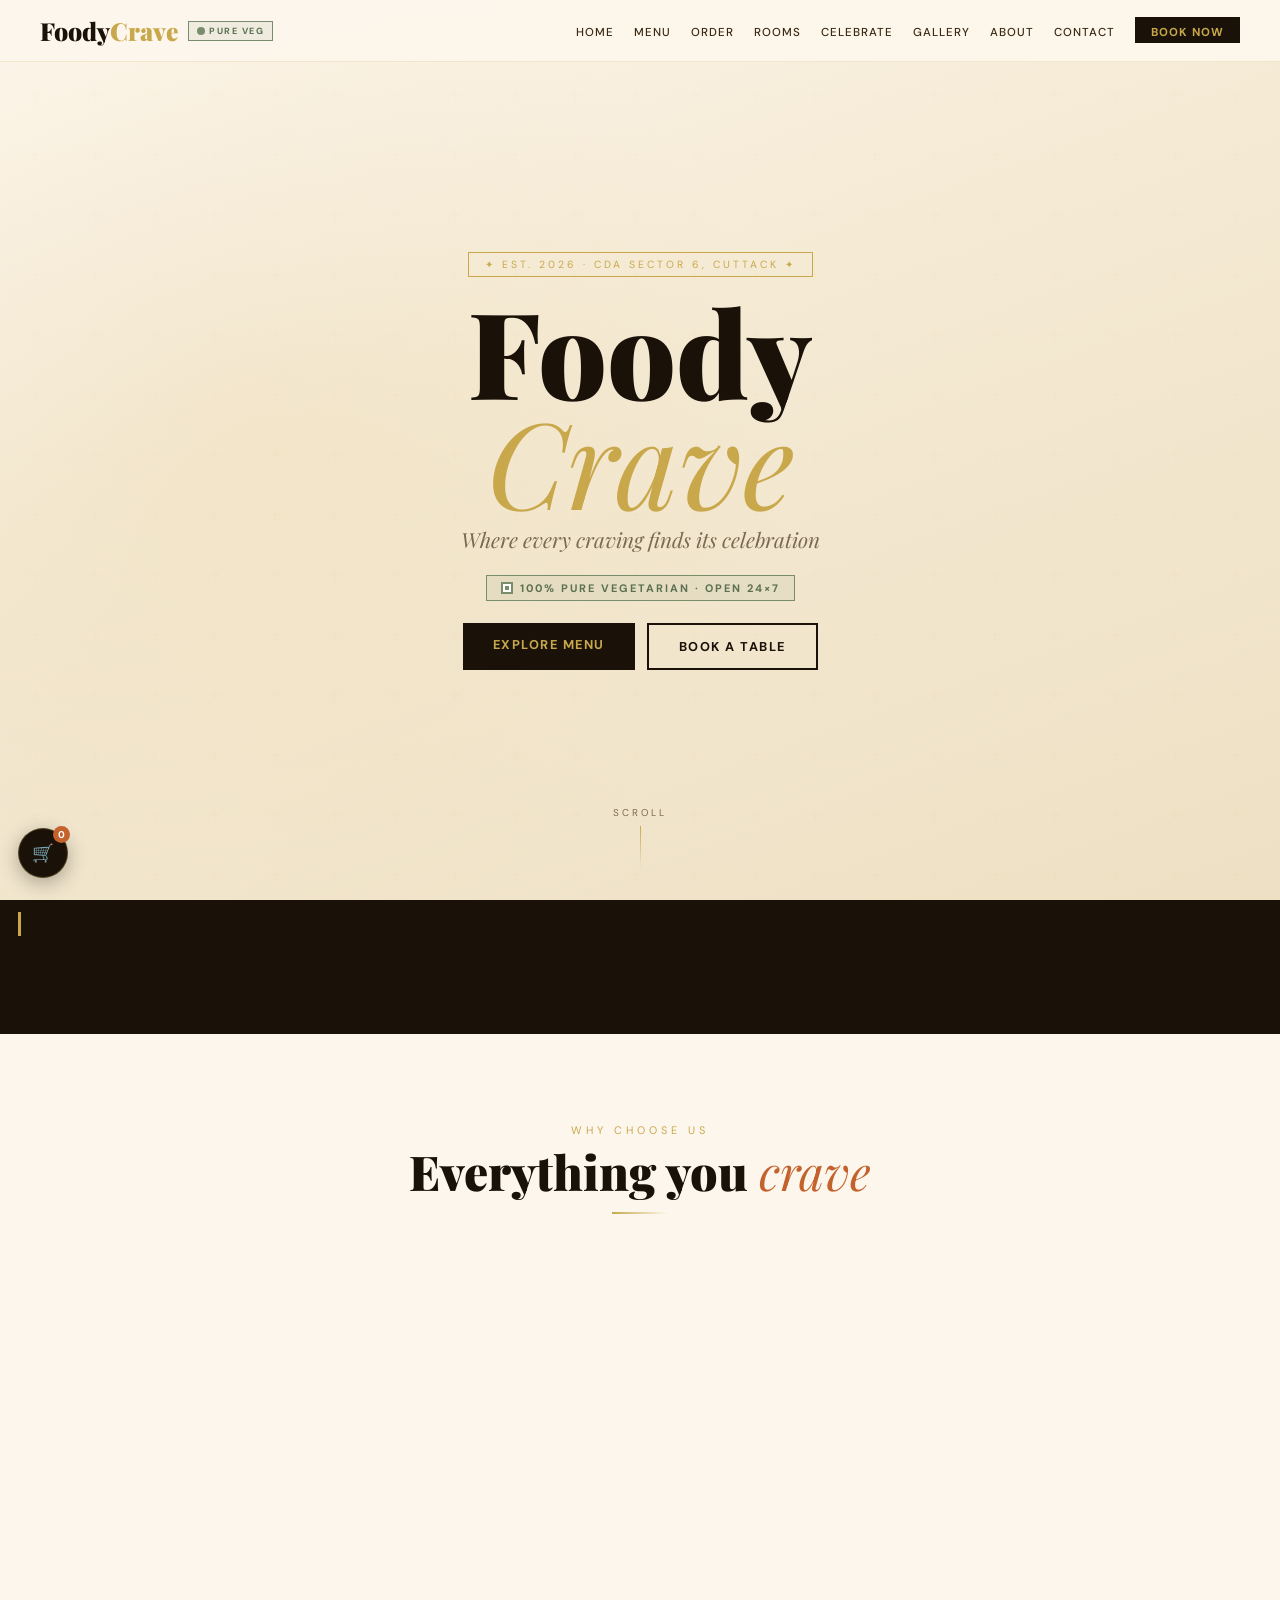
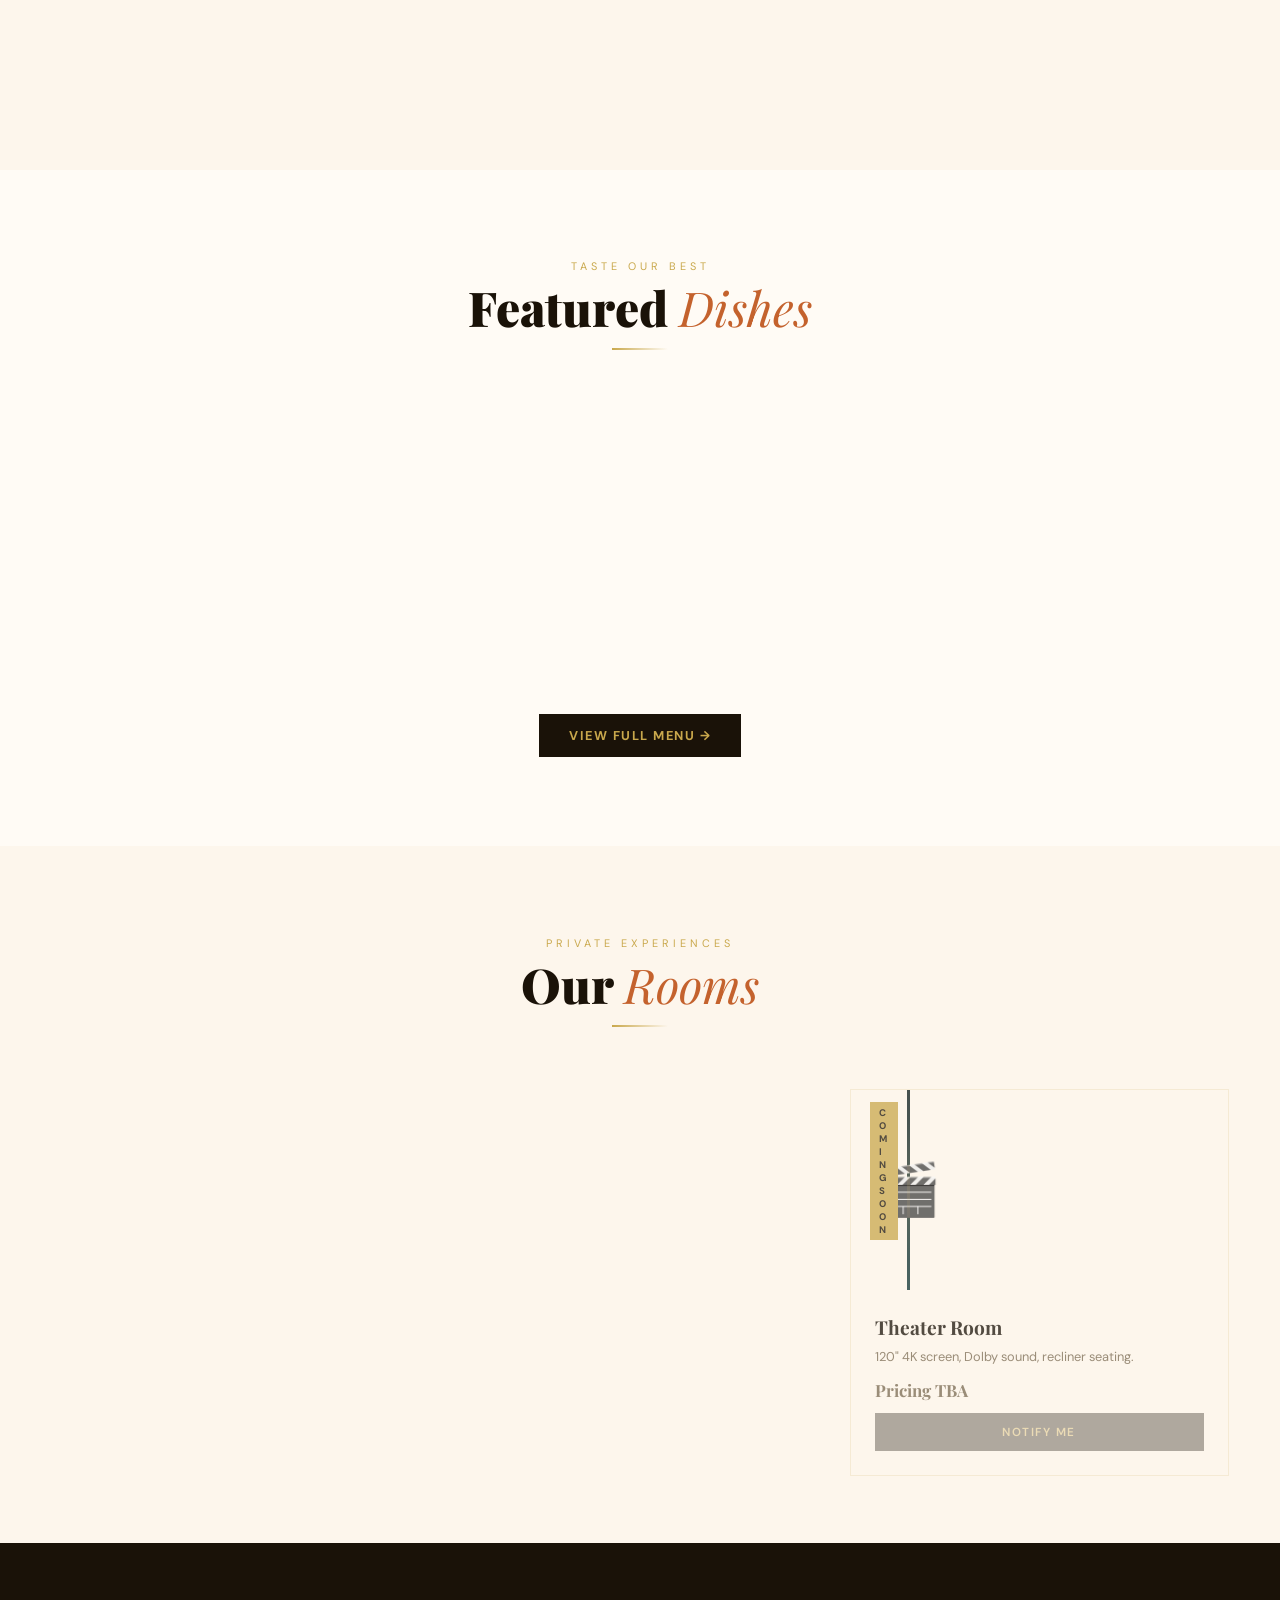
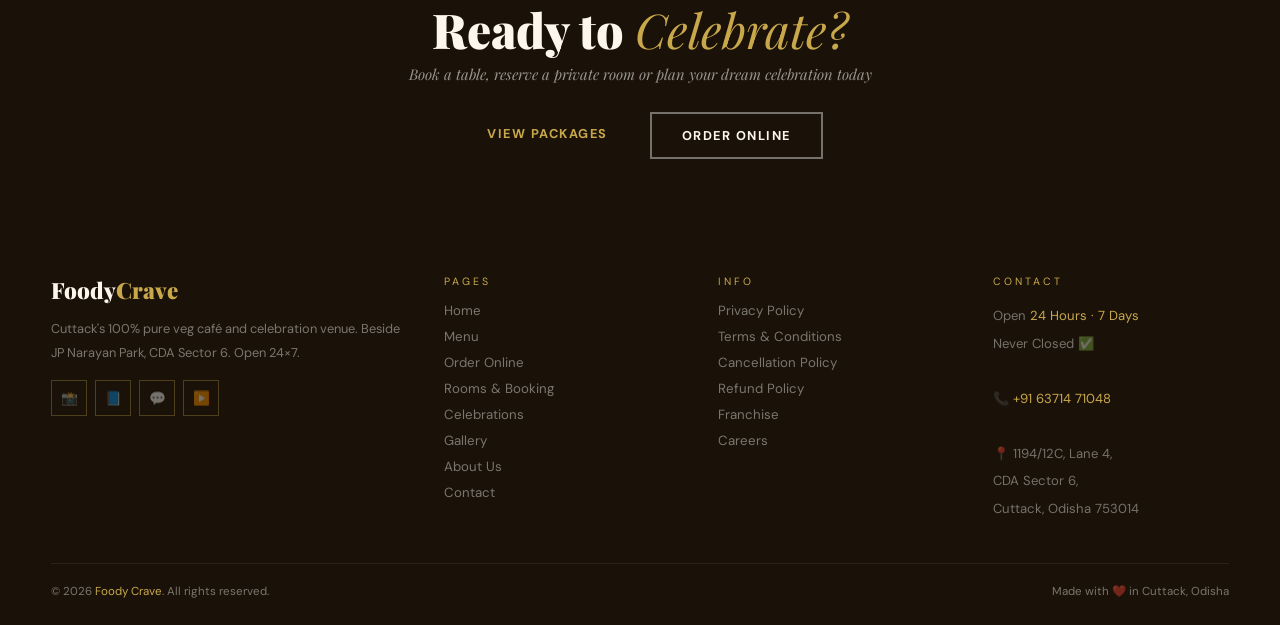
==== commit 401c1d72: "Add files via upload" ====
--- a/index.html
+++ b/index.html
@@ -2,954 +2,141 @@
 <html lang="en">
 <head>
 <meta charset="UTF-8">
-<meta name="viewport" content="width=device-width,initial-scale=1.0,maximum-scale=1.0">
+<meta name="viewport" content="width=device-width,initial-scale=1.0">
 <title>Foody Crave — Pure Veg Café & Celebration, Cuttack</title>
-<link href="https://fonts.googleapis.com/css2?family=Playfair+Display:ital,wght@0,700;0,900;1,400&family=DM+Sans:wght@400;500;600&display=swap" rel="stylesheet">
-<style>
-:root{--cream:#fdf6ec;--warm:#fffbf5;--gold:#c9a84c;--deep:#1a1208;--brown:#5c3d1e;--rust:#c4622d;--sage:#7a8c6e;--muted:#7a6a52;--text:#3a2a12;}
-*{margin:0;padding:0;box-sizing:border-box;}
-html{scroll-behavior:auto;}
-body{font-family:'DM Sans',sans-serif;background:var(--cream);color:var(--text);overflow-x:hidden;}
-img,video,iframe{max-width:100%;}
-section,footer{scroll-margin-top:60px;}
-
-/* NAV */
-nav{position:fixed;top:0;left:0;right:0;z-index:900;display:flex;align-items:center;justify-content:space-between;padding:10px 20px;background:rgba(253,246,236,.97);backdrop-filter:blur(16px);border-bottom:1px solid rgba(201,168,76,.2);}
-.nav-brand{display:flex;align-items:center;gap:8px;flex-shrink:0;}
-.logo{font-family:'Playfair Display',serif;font-size:clamp(1.1rem,4vw,1.5rem);font-weight:900;color:var(--deep);}
-.logo span{color:var(--gold);}
-.veg-pill{display:flex;align-items:center;gap:4px;background:rgba(122,140,110,.1);border:1px solid var(--sage);padding:3px 8px;}
-.veg-dot{width:8px;height:8px;background:var(--sage);border-radius:50%;}
-.veg-txt{font-size:.58rem;letter-spacing:1.5px;text-transform:uppercase;font-weight:700;color:#5a7050;}
-.nav-links{display:flex;align-items:center;gap:18px;list-style:none;}
-.nav-links a{font-size:.72rem;font-weight:500;letter-spacing:1px;text-transform:uppercase;color:var(--text);text-decoration:none;transition:color .3s;white-space:nowrap;}
-.nav-links a:hover{color:var(--gold);}
-.nav-cta{background:var(--deep)!important;color:var(--gold)!important;padding:8px 16px;font-weight:700!important;}
-.nav-cta:hover{background:var(--gold)!important;color:var(--deep)!important;}
-.ham{display:none;flex-direction:column;gap:5px;background:none;border:none;cursor:pointer;padding:4px;}
-.ham span{display:block;width:22px;height:2px;background:var(--deep);transition:all .3s;}
-.ham.open span:nth-child(1){transform:translateY(7px) rotate(45deg);}
-.ham.open span:nth-child(2){opacity:0;}
-.ham.open span:nth-child(3){transform:translateY(-7px) rotate(-45deg);}
-
-/* HERO */
-#home{min-height:100svh;display:flex;align-items:center;justify-content:center;position:relative;overflow:hidden;padding:90px 20px 60px;}
-.hero-bg{position:absolute;inset:0;background:linear-gradient(160deg,#fdf6ec,#f5ead4 40%,#ede0c4);}
-.hero-inner{position:relative;text-align:center;width:100%;max-width:680px;}
-.h-badge{display:inline-block;font-size:.65rem;letter-spacing:3px;text-transform:uppercase;color:var(--gold);border:1px solid var(--gold);padding:5px 14px;margin-bottom:18px;}
-.h-title{font-family:'Playfair Display',serif;font-size:clamp(3rem,12vw,7rem);font-weight:900;line-height:.95;color:var(--deep);margin-bottom:10px;}
-.h-title em{font-style:italic;color:var(--gold);font-weight:400;}
-.h-sub{font-family:'Playfair Display',serif;font-size:clamp(.95rem,3vw,1.25rem);color:var(--muted);font-style:italic;margin-bottom:20px;}
-.veg-badge{display:inline-flex;align-items:center;gap:7px;background:rgba(122,140,110,.1);border:1.5px solid var(--sage);padding:5px 14px;margin-bottom:24px;}
-.vb-icon{width:12px;height:12px;border:2px solid var(--sage);background:#fff;position:relative;flex-shrink:0;}
-.vb-icon::after{content:'';position:absolute;inset:2px;background:var(--sage);}
-.vb-txt{font-size:.68rem;letter-spacing:2px;text-transform:uppercase;font-weight:700;color:#5a7050;}
-.h-btns{display:flex;gap:10px;justify-content:center;flex-wrap:wrap;}
-.btn-dark{background:var(--deep);color:var(--gold);padding:13px 28px;font-size:.78rem;letter-spacing:1.5px;text-transform:uppercase;font-weight:600;border:none;cursor:pointer;transition:all .3s;text-decoration:none;display:inline-block;}
-.btn-dark:hover{background:var(--gold);color:var(--deep);}
-.btn-outline{background:transparent;color:var(--deep);padding:13px 28px;font-size:.78rem;letter-spacing:1.5px;text-transform:uppercase;font-weight:600;border:2px solid var(--deep);cursor:pointer;transition:all .3s;text-decoration:none;display:inline-block;}
-.btn-outline:hover{background:var(--deep);color:var(--cream);}
-
-/* SECTIONS */
-section{padding:clamp(52px,7vw,90px) clamp(14px,5vw,60px);width:100%;}
-.lbl{font-size:.68rem;letter-spacing:4px;text-transform:uppercase;color:var(--gold);margin-bottom:8px;display:block;}
-.ttl{font-family:'Playfair Display',serif;font-size:clamp(1.7rem,5vw,2.8rem);font-weight:900;color:var(--deep);line-height:1.1;}
-.ttl em{font-style:italic;color:var(--rust);font-weight:400;}
-.div{width:56px;height:2px;background:linear-gradient(to right,var(--gold),transparent);margin:14px 0 32px;}
-.cx{text-align:center;}.cx .div{margin:14px auto 32px;}
-.wrap{max-width:1260px;margin:0 auto;width:100%;}
-
-/* ABOUT */
-#about{background:var(--deep);}
-.ab-grid{display:grid;grid-template-columns:1fr 1fr;gap:clamp(24px,5vw,64px);align-items:center;}
-.ab-txt{font-size:clamp(.88rem,2vw,1rem);line-height:1.85;color:rgba(255,255,255,.7);margin-bottom:16px;}
-.stats{display:flex;flex-wrap:wrap;gap:16px;margin-top:24px;}
-.stat{border-left:2px solid var(--gold);padding-left:14px;}
-.sn{font-family:'Playfair Display',serif;font-size:clamp(1.5rem,4vw,2.2rem);font-weight:900;color:var(--gold);}
-.sl{font-size:.72rem;letter-spacing:1px;color:rgba(255,255,255,.4);margin-top:2px;}
-.ab-feats{display:grid;grid-template-columns:1fr 1fr;gap:12px;}
-.af{background:rgba(255,255,255,.05);border:1px solid rgba(201,168,76,.2);padding:18px;}
-.afi{font-size:1.5rem;margin-bottom:7px;}
-.aft{font-weight:600;color:var(--gold);font-size:.85rem;margin-bottom:3px;}
-.afd{font-size:.78rem;color:rgba(255,255,255,.4);line-height:1.55;}
-
-/* MENU */
-#menu{background:var(--warm);}
-.tabs{display:flex;border-bottom:2px solid rgba(201,168,76,.2);overflow-x:auto;-webkit-overflow-scrolling:touch;scrollbar-width:none;margin-bottom:32px;}
-.tabs::-webkit-scrollbar{display:none;}
-.tab{padding:11px 18px;font-size:.74rem;letter-spacing:1px;text-transform:uppercase;font-weight:600;cursor:pointer;border:none;background:none;color:var(--muted);border-bottom:2px solid transparent;margin-bottom:-2px;transition:all .3s;white-space:nowrap;flex-shrink:0;}
-.tab.on{color:var(--gold);border-bottom-color:var(--gold);}
-.panel{display:none!important;}.panel.on{display:block!important;}
-.cat-t{font-family:'Playfair Display',serif;font-size:1.2rem;color:var(--brown);margin-bottom:3px;font-style:italic;}
-.cat-d{font-size:.8rem;color:var(--muted);margin-bottom:18px;}
-.mgrid{display:grid;grid-template-columns:repeat(auto-fill,minmax(min(270px,100%),1fr));gap:14px;margin-bottom:36px;}
-.mi{background:var(--cream);border:1px solid rgba(201,168,76,.15);padding:16px 14px 44px;position:relative;transition:all .3s;}
-.mi:hover{border-color:var(--gold);transform:translateY(-2px);box-shadow:0 6px 20px rgba(0,0,0,.06);}
-.mi-h{display:flex;justify-content:space-between;align-items:flex-start;gap:6px;margin-bottom:5px;}
-.mi-n{font-weight:600;font-size:.9rem;color:var(--deep);}
-.mi-p{font-family:'Playfair Display',serif;font-weight:700;color:var(--gold);font-size:.95rem;flex-shrink:0;}
-.mi-d{font-size:.78rem;color:var(--muted);line-height:1.55;margin-bottom:8px;}
-.mi-tags{display:flex;gap:4px;flex-wrap:wrap;}
-.tag{font-size:.6rem;letter-spacing:1px;text-transform:uppercase;padding:2px 6px;}
-.tv{background:rgba(122,140,110,.1);color:var(--sage);border:1px solid var(--sage);}
-.ts{background:rgba(196,98,45,.1);color:var(--rust);border:1px solid var(--rust);}
-.tk{background:rgba(201,168,76,.1);color:var(--gold);border:1px solid var(--gold);}
-.add-btn{position:absolute;bottom:12px;right:12px;background:var(--deep);color:var(--gold);border:none;width:28px;height:28px;border-radius:50%;font-size:1rem;cursor:pointer;transition:all .3s;display:flex;align-items:center;justify-content:center;line-height:1;}
-.add-btn:hover{background:var(--gold);color:var(--deep);}
-.addon-grid{display:grid;grid-template-columns:repeat(auto-fill,minmax(min(180px,100%),1fr));gap:8px;}
-.addon{border:1px dashed rgba(201,168,76,.4);padding:10px 12px;display:flex;justify-content:space-between;align-items:center;cursor:pointer;transition:all .3s;}
-.addon:hover{background:rgba(201,168,76,.05);border-color:var(--gold);}
-.an{font-size:.8rem;font-weight:500;}
-.ap{font-size:.78rem;color:var(--gold);font-weight:600;}
-
-/* ORDER */
-#order{background:linear-gradient(135deg,var(--deep),#2d2416);}
-.og{display:grid;grid-template-columns:1fr 1.2fr;gap:clamp(20px,4vw,52px);align-items:start;margin-top:36px;}
-.oi p{line-height:1.8;margin-bottom:16px;font-size:.88rem;color:rgba(255,255,255,.65);}
-.d-opts{display:flex;gap:8px;margin-bottom:24px;flex-wrap:wrap;}
-.d-opt{flex:1;min-width:80px;border:1px solid rgba(201,168,76,.3);padding:14px 8px;text-align:center;cursor:pointer;transition:all .3s;color:var(--cream);}
-.d-opt.on{border-color:var(--gold);background:rgba(201,168,76,.08);}
-.d-icon{font-size:1.3rem;margin-bottom:5px;}
-.d-lbl{font-size:.68rem;letter-spacing:1px;text-transform:uppercase;}
-.obox{background:rgba(255,255,255,.04);border:1px solid rgba(201,168,76,.2);padding:clamp(18px,4vw,32px);}
-.obox-t{font-family:'Playfair Display',serif;font-size:1.2rem;color:var(--gold);margin-bottom:18px;}
-.fg{margin-bottom:14px;}
-.fl{font-size:.68rem;letter-spacing:1.5px;text-transform:uppercase;color:rgba(255,255,255,.4);margin-bottom:5px;display:block;}
-input.fi,select.fs,textarea.ft{width:100%;background:rgba(255,255,255,.07);border:1px solid rgba(201,168,76,.25);color:var(--cream);padding:10px 13px;font-size:.86rem;font-family:'DM Sans',sans-serif;outline:none;transition:border-color .3s;}
-input.fi:focus,select.fs:focus,textarea.ft:focus{border-color:var(--gold);}
-select.fs option{background:#2d2416;}
-textarea.ft{height:82px;resize:none;}
-.fr{display:grid;grid-template-columns:1fr 1fr;gap:10px;}
-.btn-gold{background:var(--gold);color:var(--deep);padding:14px;font-size:.82rem;letter-spacing:1.5px;text-transform:uppercase;font-weight:700;border:none;cursor:pointer;width:100%;transition:all .3s;margin-top:4px;display:flex;align-items:center;justify-content:center;gap:8px;}
-.btn-gold:hover{background:#e8c96a;}
-
-/* TABLE BOOKING */
-#table-booking{background:var(--cream);}
-.bg{display:grid;grid-template-columns:1.1fr 1fr;gap:clamp(20px,5vw,64px);align-items:start;}
-.bform{background:var(--warm);border:1px solid rgba(201,168,76,.2);padding:clamp(18px,4vw,40px);}
-.fl2{font-size:.68rem;letter-spacing:1.5px;text-transform:uppercase;color:var(--muted);margin-bottom:5px;display:block;}
-input.fi2,select.fs2,textarea.ft2{width:100%;background:var(--cream);border:1px solid rgba(201,168,76,.2);color:var(--text);padding:10px 13px;font-size:.86rem;font-family:'DM Sans',sans-serif;outline:none;transition:border-color .3s;}
-input.fi2:focus,select.fs2:focus,textarea.ft2:focus{border-color:var(--gold);}
-textarea.ft2{height:80px;resize:none;}
-.bfeats{display:flex;flex-direction:column;gap:20px;}
-.bfeat{display:flex;gap:14px;align-items:flex-start;padding-bottom:18px;border-bottom:1px solid rgba(201,168,76,.1);}
-.bfeat:last-child{border:none;}
-.bfi{width:42px;height:42px;background:rgba(201,168,76,.1);display:flex;align-items:center;justify-content:center;font-size:1.2rem;flex-shrink:0;}
-.bft{font-weight:600;margin-bottom:2px;font-size:.88rem;}
-.bfd{font-size:.78rem;color:var(--muted);line-height:1.55;}
-
-/* ROOMS */
-#rooms{background:var(--warm);}
-.rg{display:grid;grid-template-columns:repeat(auto-fit,minmax(min(260px,100%),1fr));gap:18px;margin-top:40px;}
-.rc{border:1px solid rgba(201,168,76,.2);background:var(--cream);transition:all .4s;overflow:hidden;}
-.rc:hover{transform:translateY(-4px);box-shadow:0 14px 40px rgba(0,0,0,.1);}
-.rv{height:clamp(120px,16vw,190px);display:flex;align-items:center;justify-content:center;font-size:clamp(2.2rem,5vw,3.2rem);position:relative;}
-.rv1{background:linear-gradient(135deg,#2d1f0e,#4a2c0a);}
-.rv2{background:linear-gradient(135deg,#1a0a2e,#3d1a6e);}
-.rv3{background:linear-gradient(135deg,#0a1a1a,#0d3333);}
-.rvg{position:absolute;inset:0;background:radial-gradient(circle at center,rgba(201,168,76,.15),transparent 70%);}
-.cs{position:absolute;top:12px;right:12px;background:var(--gold);color:var(--deep);font-size:.6rem;letter-spacing:2px;text-transform:uppercase;padding:4px 9px;font-weight:700;}
-.rb{padding:clamp(13px,3vw,22px);}
-.rn{font-family:'Playfair Display',serif;font-size:1.1rem;font-weight:700;color:var(--deep);margin-bottom:5px;}
-.rd{font-size:.8rem;color:var(--muted);line-height:1.65;margin-bottom:12px;}
-.rs{display:flex;gap:12px;flex-wrap:wrap;margin-bottom:10px;}
-.rsp{font-size:.73rem;color:var(--muted);}.rsp b{color:var(--brown);}
-.rpr{font-family:'Playfair Display',serif;font-size:1rem;color:var(--gold);font-weight:700;margin-bottom:12px;}
-.rpr small{font-size:.72rem;font-family:'DM Sans',sans-serif;font-weight:400;color:var(--muted);}
-.btn-rm{display:block;text-align:center;background:var(--deep);color:var(--gold);padding:10px;font-size:.73rem;letter-spacing:1.5px;text-transform:uppercase;font-weight:600;border:none;cursor:pointer;width:100%;transition:all .3s;}
-.btn-rm:hover{background:var(--gold);color:var(--deep);}
-.btn-rm.off{opacity:.45;cursor:not-allowed;pointer-events:none;}
-
-/* CELEBRATIONS */
-#celebrations{background:var(--deep);}
-.pg{display:grid;grid-template-columns:repeat(auto-fit,minmax(min(260px,100%),1fr));gap:18px;margin-top:40px;}
-.pc{border:1px solid rgba(201,168,76,.2);padding:clamp(18px,3vw,32px);position:relative;transition:all .4s;overflow:hidden;}
-.pc::before{content:'';position:absolute;top:0;left:0;right:0;height:3px;background:linear-gradient(to right,var(--gold),#e8c96a);transform:scaleX(0);transform-origin:left;transition:transform .4s;}
-.pc:hover::before,.pc.ft::before{transform:scaleX(1);}
-.pc:hover{background:rgba(255,255,255,.03);transform:translateY(-3px);}
-.pc.ft{background:rgba(201,168,76,.06);border-color:var(--gold);}
-.pt{font-size:.63rem;letter-spacing:3px;text-transform:uppercase;color:var(--gold);margin-bottom:8px;}
-.pn{font-family:'Playfair Display',serif;font-size:clamp(1.2rem,3vw,1.5rem);color:var(--cream);font-weight:900;margin-bottom:5px;}
-.pp{font-family:'Playfair Display',serif;font-size:clamp(1.4rem,4vw,1.9rem);color:var(--gold);font-weight:700;margin-bottom:18px;}
-.pp span{font-size:.82rem;font-family:'DM Sans',sans-serif;font-weight:400;color:rgba(255,255,255,.3);}
-.pl{list-style:none;margin-bottom:20px;}
-.pl li{font-size:.82rem;color:rgba(255,255,255,.6);padding:6px 0;border-bottom:1px solid rgba(255,255,255,.05);display:flex;gap:7px;align-items:flex-start;line-height:1.5;}
-.pl li::before{content:'✦';color:var(--gold);font-size:.52rem;flex-shrink:0;margin-top:3px;}
-.al{font-size:.66rem;letter-spacing:2px;text-transform:uppercase;color:rgba(255,255,255,.3);margin-bottom:8px;}
-.chips{display:flex;flex-wrap:wrap;gap:6px;margin-bottom:18px;}
-.chip{font-size:.68rem;padding:3px 8px;border:1px solid rgba(201,168,76,.3);color:rgba(255,255,255,.4);cursor:pointer;transition:all .2s;}
-.chip:hover{border-color:var(--gold);color:var(--gold);}
-
-/* GALLERY */
-#gallery{background:var(--cream);}
-.gg{display:grid;grid-template-columns:repeat(4,1fr);grid-auto-rows:minmax(110px,auto);gap:8px;margin-top:36px;}
-.gi{overflow:hidden;position:relative;cursor:pointer;display:flex;align-items:center;justify-content:center;font-size:clamp(1.6rem,4vw,2.8rem);transition:transform .4s;}
-.gi:hover{transform:scale(1.02);}
-.gi:nth-child(1){grid-column:span 2;grid-row:span 2;background:linear-gradient(135deg,#2d1a08,#5c3d1e);}
-.gi:nth-child(2){background:linear-gradient(135deg,#1a1208,#3d2a12);}
-.gi:nth-child(3){background:linear-gradient(135deg,#0d1a10,#2a4a20);}
-.gi:nth-child(4){background:linear-gradient(135deg,#2d0d0d,#6b2020);}
-.gi:nth-child(5){background:linear-gradient(135deg,#1a0d2e,#4a2080);}
-.gov{position:absolute;inset:0;background:rgba(0,0,0,.5);opacity:0;transition:opacity .3s;display:flex;align-items:center;justify-content:center;color:var(--gold);font-size:.73rem;font-weight:600;letter-spacing:2px;text-transform:uppercase;}
-.gi:hover .gov{opacity:1;}
-
-/* LOCATOR */
-#locator{background:var(--warm);}
-.lg{display:grid;grid-template-columns:1fr 1.5fr;gap:clamp(18px,4vw,40px);margin-top:36px;align-items:start;}
-.lcs{display:flex;flex-direction:column;gap:12px;}
-.lc{padding:16px;border:1px solid rgba(201,168,76,.2);cursor:pointer;transition:all .3s;position:relative;background:var(--cream);}
-.lc.on,.lc:hover{border-color:var(--gold);}
-.lc.on::before{content:'';position:absolute;left:0;top:0;bottom:0;width:3px;background:var(--gold);}
-.ln{font-weight:700;color:var(--deep);margin-bottom:2px;font-size:.9rem;}
-.la{font-size:.76rem;color:var(--muted);margin-bottom:7px;line-height:1.5;}
-.lm{display:flex;gap:10px;font-size:.73rem;color:var(--muted);flex-wrap:wrap;}
-.lb{position:absolute;top:10px;right:10px;background:rgba(122,140,110,.12);color:var(--sage);font-size:.58rem;letter-spacing:1px;padding:2px 6px;text-transform:uppercase;}
-.map{background:linear-gradient(135deg,#e8dcc8,#d4c4a0);border:1px solid rgba(201,168,76,.3);position:relative;overflow:hidden;height:clamp(220px,32vw,420px);}
-.mg{position:absolute;inset:0;background-image:linear-gradient(rgba(201,168,76,.07) 1px,transparent 1px),linear-gradient(90deg,rgba(201,168,76,.07) 1px,transparent 1px);background-size:40px 40px;}
-.road{position:absolute;background:rgba(255,255,255,.65);}
-.rh1{top:35%;left:0;right:0;height:7px;}
-.rh2{top:60%;left:0;right:0;height:4px;}
-.rh3{top:18%;left:0;right:0;height:3px;}
-.rv1{left:30%;top:0;bottom:0;width:7px;}
-.rv2{left:60%;top:0;bottom:0;width:4px;}
-.rv3{left:15%;top:0;bottom:0;width:3px;}
-.rv4{left:80%;top:0;bottom:0;width:3px;}
-.mp{position:absolute;transform:translate(-50%,-100%);display:flex;flex-direction:column;align-items:center;z-index:2;}
-.mb{background:var(--deep);color:var(--gold);padding:5px 10px;font-size:.66rem;font-weight:700;white-space:nowrap;position:relative;}
-.mb::after{content:'';position:absolute;top:100%;left:50%;transform:translateX(-50%);border:5px solid transparent;border-top-color:var(--deep);}
-.md{width:12px;height:12px;background:var(--gold);border-radius:50%;border:3px solid var(--deep);margin-top:4px;animation:pp 2s infinite;}
-@keyframes pp{0%,100%{box-shadow:0 0 0 3px rgba(201,168,76,.2);}50%{box-shadow:0 0 0 7px rgba(201,168,76,.06);}}
-.ml{position:absolute;font-size:.63rem;color:rgba(50,35,15,.5);font-weight:500;}
-.mpark{position:absolute;left:55%;top:16%;transform:translateX(-50%);background:rgba(122,140,110,.22);border:1px dashed var(--sage);padding:4px 8px;font-size:.6rem;color:#5a7050;font-weight:600;white-space:nowrap;}
-
-/* CONTACT */
-#contact{background:var(--cream);}
-.cg{display:grid;grid-template-columns:1fr 1.5fr;gap:clamp(20px,5vw,64px);}
-.citems{display:flex;flex-direction:column;gap:22px;}
-.ci{display:flex;gap:14px;align-items:flex-start;}
-.cic{width:40px;height:40px;background:var(--deep);display:flex;align-items:center;justify-content:center;font-size:1rem;flex-shrink:0;}
-.cit{font-weight:700;color:var(--deep);margin-bottom:2px;font-size:.88rem;}
-.civ{font-size:.83rem;color:var(--muted);line-height:1.65;}
-.civ a{color:var(--gold);text-decoration:none;}
-.socials{display:flex;gap:8px;margin-top:20px;flex-wrap:wrap;}
-.sb{width:40px;height:40px;border:1px solid rgba(201,168,76,.3);display:flex;align-items:center;justify-content:center;font-size:.9rem;color:var(--muted);text-decoration:none;transition:all .3s;}
-.sb:hover{background:var(--deep);color:var(--gold);}
-.cf{background:var(--warm);border:1px solid rgba(201,168,76,.2);padding:clamp(18px,4vw,36px);}
-.cft{font-family:'Playfair Display',serif;font-size:1.2rem;color:var(--deep);margin-bottom:18px;}
-
-/* FOOTER */
-footer{background:var(--deep);color:rgba(255,255,255,.4);padding:clamp(32px,5vw,52px) clamp(14px,5vw,48px) clamp(14px,3vw,24px);}
-.fg2{display:grid;grid-template-columns:1.5fr 1fr 1fr 1fr;gap:clamp(16px,3vw,40px);margin-bottom:40px;}
-.flogo{font-family:'Playfair Display',serif;font-size:1.3rem;font-weight:900;color:var(--cream);margin-bottom:10px;display:block;}
-.flogo span{color:var(--gold);}
-.fdesc{font-size:.8rem;line-height:1.8;margin-bottom:12px;}
-.fct{font-size:.66rem;letter-spacing:3px;text-transform:uppercase;color:var(--gold);margin-bottom:14px;}
-.flinks{list-style:none;display:flex;flex-direction:column;gap:8px;}
-.flinks a{color:rgba(255,255,255,.4);text-decoration:none;font-size:.82rem;transition:color .3s;}
-.flinks a:hover{color:var(--gold);}
-.fhrs{font-size:.8rem;line-height:2;}
-.fbot{border-top:1px solid rgba(255,255,255,.06);padding-top:18px;display:flex;justify-content:space-between;align-items:center;font-size:.73rem;flex-wrap:wrap;gap:6px;}
-.fbot em{color:var(--gold);font-style:normal;}
-
-/* CART FAB + TOAST */
-.cart-fab{position:fixed;bottom:22px;left:18px;background:var(--deep);color:var(--gold);width:50px;height:50px;border-radius:50%;display:flex;align-items:center;justify-content:center;font-size:1.1rem;cursor:pointer;z-index:800;box-shadow:0 5px 20px rgba(0,0,0,.3);border:1px solid rgba(201,168,76,.3);transition:all .3s;}
-.cart-fab:hover{background:var(--gold);color:var(--deep);}
-.cart-n{position:absolute;top:-3px;right:-3px;background:#c4622d;color:#fff;border-radius:50%;width:17px;height:17px;font-size:.62rem;font-weight:700;display:flex;align-items:center;justify-content:center;}
-.toast{position:fixed;bottom:84px;left:18px;right:18px;max-width:340px;background:var(--deep);color:var(--gold);padding:12px 16px;font-size:.82rem;z-index:3000;transform:translateY(120px);transition:transform .4s cubic-bezier(.16,1,.3,1);border-left:3px solid var(--gold);}
-.toast.show{transform:translateY(0);}
-
-/* CHECKOUT MODAL */
-.co-ov{position:fixed;inset:0;background:rgba(0,0,0,.85);z-index:2000;display:flex;align-items:center;justify-content:center;padding:14px;opacity:0;pointer-events:none;transition:opacity .3s;}
-.co-ov.open{opacity:1;pointer-events:all;}
-.co-box{background:var(--cream);width:100%;max-width:480px;max-height:88vh;overflow-y:auto;position:relative;}
-.co-head{background:var(--deep);padding:18px 20px;display:flex;justify-content:space-between;align-items:center;position:sticky;top:0;z-index:1;}
-.co-head h3{font-family:'Playfair Display',serif;color:var(--gold);font-size:1.2rem;}
-.co-x{background:none;border:none;color:rgba(255,255,255,.6);font-size:1.4rem;cursor:pointer;line-height:1;padding:2px 6px;}
-.co-x:hover{color:var(--rust);}
-.co-body{padding:20px;}
-.co-notice{background:rgba(122,140,110,.08);border:1px solid rgba(122,140,110,.3);padding:12px 14px;display:flex;gap:10px;align-items:flex-start;margin-bottom:18px;font-size:.82rem;color:#5a7050;line-height:1.5;}
-.co-sec{margin-bottom:16px;padding-bottom:16px;border-bottom:1px solid rgba(201,168,76,.12);}
-.co-sec:last-child{border:none;margin:0;padding:0;}
-.co-st{font-size:.65rem;letter-spacing:2px;text-transform:uppercase;color:var(--gold);margin-bottom:10px;}
-.co-row{display:flex;justify-content:space-between;gap:10px;margin-bottom:6px;font-size:.84rem;}
-.co-row span:first-child{color:var(--muted);flex-shrink:0;}
-.co-row span:last-child{color:var(--deep);font-weight:600;text-align:right;word-break:break-word;}
-.co-oid{font-family:monospace;background:var(--deep);color:var(--gold);padding:2px 7px;font-size:.76rem;}
-.co-items{background:var(--warm);border:1px solid rgba(201,168,76,.15);padding:12px;font-size:.83rem;line-height:1.8;white-space:pre-wrap;word-break:break-word;color:var(--text);}
-.btn-wa{background:#25D366;color:#fff;padding:14px;font-size:.85rem;font-weight:700;letter-spacing:1px;text-transform:uppercase;border:none;cursor:pointer;width:100%;transition:all .3s;display:flex;align-items:center;justify-content:center;gap:8px;margin-bottom:8px;}
-.btn-wa:hover{background:#128C7E;}
-.btn-back{background:transparent;color:var(--muted);padding:10px;font-size:.78rem;border:1px solid rgba(201,168,76,.2);cursor:pointer;width:100%;transition:all .3s;}
-.btn-back:hover{border-color:var(--rust);color:var(--rust);}
-
-/* BOOKING MODAL */
-.mo-ov{position:fixed;inset:0;background:rgba(0,0,0,.82);z-index:2100;display:flex;align-items:center;justify-content:center;padding:14px;opacity:0;pointer-events:none;transition:opacity .3s;backdrop-filter:blur(6px);}
-.mo-ov.open{opacity:1;pointer-events:all;}
-.mo-box{background:var(--cream);width:100%;max-width:520px;max-height:90vh;overflow-y:auto;padding:clamp(18px,5vw,40px);position:relative;}
-.mo-x{position:absolute;top:14px;right:14px;background:none;border:none;font-size:1.3rem;cursor:pointer;color:var(--muted);}
-.mo-x:hover{color:var(--rust);}
-.mo-t{font-family:'Playfair Display',serif;font-size:1.5rem;color:var(--deep);margin-bottom:4px;}
-.mo-s{color:var(--muted);font-size:.83rem;margin-bottom:22px;}
-
-/* RESPONSIVE */
-@media(max-width:1050px){
-  .ab-grid,.bg,.og,.lg,.cg{grid-template-columns:1fr;gap:24px;}
-  .fg2{grid-template-columns:1fr 1fr;}
-}
-@media(max-width:768px){
-  nav{padding:9px 12px;}
-  .ham{display:flex;}
-  .nav-links{display:none;position:fixed;inset:0;top:52px;background:rgba(253,246,236,.98);flex-direction:column;align-items:center;justify-content:center;gap:22px;z-index:899;}
-  .nav-links.open{display:flex;}
-  .nav-links a{font-size:.95rem;letter-spacing:2px;}
-  .nav-cta{padding:12px 28px!important;}
-  .veg-pill{display:none;}
-  section{padding:48px 12px;}
-  #about{padding:48px 12px;}
-  #order{padding:48px 12px;}
-  #celebrations{padding:48px 12px;}
-  footer{padding:36px 12px 16px;}
-  .ab-feats{grid-template-columns:1fr;}
-  .fr{grid-template-columns:1fr;}
-  .gg{grid-template-columns:repeat(2,1fr);}
-  .gi:nth-child(1){grid-column:span 2;min-height:150px;}
-  .gi{min-height:110px;}
-  .fg2{grid-template-columns:1fr;gap:20px;}
-  .fbot{flex-direction:column;text-align:center;}
-}
-@media(max-width:400px){
-  .h-title{font-size:2.8rem;}
-  .logo{font-size:1.05rem;}
-}
-</style>
+<link rel="stylesheet" href="css/style.css">
 </head>
 <body>
 
-<!-- CART FAB -->
 <div class="cart-fab" id="cartFab">🛒<div class="cart-n" id="cartN">0</div></div>
 <div class="toast" id="toast"></div>
 
-<!-- NAV -->
 <nav>
   <div class="nav-brand">
-    <div class="logo">Foody<span>Crave</span></div>
+    <a href="index.html" class="nav-logo">Foody<span>Crave</span></a>
     <div class="veg-pill"><div class="veg-dot"></div><span class="veg-txt">Pure Veg</span></div>
   </div>
   <button class="ham" id="ham"><span></span><span></span><span></span></button>
   <ul class="nav-links" id="navLinks">
-    <li><a href="#home">Home</a></li>
-    <li><a href="#menu">Menu</a></li>
-    <li><a href="#order">Order</a></li>
-    <li><a href="#table-booking">Reserve</a></li>
-    <li><a href="#rooms">Rooms</a></li>
-    <li><a href="#celebrations">Celebrate</a></li>
-    <li><a href="#locator">Find Us</a></li>
-    <li><a href="#contact">Contact</a></li>
-    <li><a href="#table-booking" class="nav-cta">Book Now</a></li>
+    <li><a href="index.html">Home</a></li>
+    <li><a href="menu.html">Menu</a></li>
+    <li><a href="order.html">Order</a></li>
+    <li><a href="rooms.html">Rooms</a></li>
+    <li><a href="celebrations.html">Celebrate</a></li>
+    <li><a href="gallery.html">Gallery</a></li>
+    <li><a href="about.html">About</a></li>
+    <li><a href="contact.html">Contact</a></li>
+    <li><a href="rooms.html" class="nav-cta">Book Now</a></li>
   </ul>
 </nav>
 
 <!-- HERO -->
-<section id="home">
-  <div class="hero-bg"></div>
-  <div class="hero-inner">
-    <div class="h-badge">✦ Est. 2026 · CDA Sector 6, Cuttack ✦</div>
-    <h1 class="h-title">Foody<br><em>Crave</em></h1>
-    <p class="h-sub">Where every craving finds its celebration</p>
-    <div class="veg-badge"><div class="vb-icon"></div><span class="vb-txt">100% Pure Vegetarian</span></div>
-    <div class="h-btns">
-      <a href="#menu" class="btn-dark">Explore Menu</a>
-      <a href="#table-booking" class="btn-outline">Book a Table</a>
+<section class="home-hero">
+  <div class="home-hero-bg"></div>
+  <div class="home-hero-pat"></div>
+  <div class="home-hero-inner">
+    <div class="home-badge">✦ Est. 2026 · CDA Sector 6, Cuttack ✦</div>
+    <h1 class="home-title">Foody<br><em>Crave</em></h1>
+    <p class="home-sub">Where every craving finds its celebration</p>
+    <div class="veg-badge"><div class="vb-icon"></div><span class="vb-txt">100% Pure Vegetarian · Open 24×7</span></div>
+    <div class="home-btns">
+      <a href="menu.html" class="btn-dark">Explore Menu</a>
+      <a href="rooms.html" class="btn-outline">Book a Table</a>
+    </div>
+  </div>
+  <div class="home-scroll"><span>Scroll</span><div class="scroll-line"></div></div>
+</section>
+
+<!-- STATS -->
+<div class="stats-bar">
+  <div class="wrap">
+    <div class="stats-inner">
+      <div class="stat-item reveal"><div class="stat-num">60+</div><div class="stat-lbl">Menu Items</div></div>
+      <div class="stat-item reveal"><div class="stat-num">3</div><div class="stat-lbl">Private Rooms</div></div>
+      <div class="stat-item reveal"><div class="stat-num">100%</div><div class="stat-lbl">Pure Veg</div></div>
+      <div class="stat-item reveal"><div class="stat-num">24×7</div><div class="stat-lbl">Always Open</div></div>
+    </div>
+  </div>
+</div>
+
+<!-- FEATURES -->
+<section class="sec">
+  <div class="wrap">
+    <div class="cx">
+      <span class="lbl">Why Choose Us</span>
+      <h2 class="ttl">Everything you <em>crave</em></h2>
+      <div class="div"></div>
+    </div>
+    <div class="feat-grid">
+      <div class="feat-card reveal"><div class="feat-icon">🌿</div><div class="feat-title">100% Pure Veg</div><div class="feat-desc">No meat, fish or eggs. Every dish crafted purely for the plant-based soul.</div></div>
+      <div class="feat-card reveal"><div class="feat-icon">☕</div><div class="feat-title">Premium Café</div><div class="feat-desc">Artisan coffee, all-day breakfast, world cuisine and local Odia favourites.</div></div>
+      <div class="feat-card reveal"><div class="feat-icon">🎭</div><div class="feat-title">Private Rooms</div><div class="feat-desc">Intimate dining rooms and a theater suite for exclusive celebrations.</div></div>
+      <div class="feat-card reveal"><div class="feat-icon">🎉</div><div class="feat-title">Celebration Packages</div><div class="feat-desc">Normal, Advance & Premium packages for birthdays, anniversaries and more.</div></div>
+      <div class="feat-card reveal"><div class="feat-icon">🚗</div><div class="feat-title">Order & Delivery</div><div class="feat-desc">Order online for home delivery or pickup. Also on Swiggy & Zomato.</div></div>
+      <div class="feat-card reveal"><div class="feat-icon">🕐</div><div class="feat-title">Open 24×7</div><div class="feat-desc">We never close. Day or night, a great meal is always just around the corner.</div></div>
     </div>
   </div>
 </section>
 
-<!-- ABOUT -->
-<section id="about">
+<!-- FEATURED MENU -->
+<section class="sec" style="background:var(--warm)">
   <div class="wrap">
-    <div class="ab-grid">
-      <div>
-        <span class="lbl">Our Story</span>
-        <h2 class="ttl" style="color:var(--cream)">A café that feels like <em>home</em></h2>
-        <div class="div" style="background:linear-gradient(to right,var(--gold),transparent)"></div>
-        <p class="ab-txt">Foody Crave is Cuttack's newest 100% pure veg café and celebration destination — beside JP Narayan Park, CDA Sector 6. From morning espresso to grand anniversary dinners, every moment is crafted with love.</p>
-        <p class="ab-txt">Private rooms, a theater suite, and bespoke celebration packages make every occasion unforgettable.</p>
-        <div class="stats">
-          <div class="stat"><div class="sn">60+</div><div class="sl">Menu Items</div></div>
-          <div class="stat"><div class="sn">3</div><div class="sl">Private Rooms</div></div>
-          <div class="stat"><div class="sn">100%</div><div class="sl">Pure Veg</div></div>
-          <div class="stat"><div class="sn">24×7</div><div class="sl">Open Always</div></div>
-        </div>
-      </div>
-      <div class="ab-feats">
-        <div class="af"><div class="afi">🌿</div><div><div class="aft">100% Pure Veg</div><div class="afd">No meat, fish or eggs. Pure, fresh and delicious every time.</div></div></div>
-        <div class="af"><div class="afi">☕</div><div><div class="aft">Premium Café</div><div class="afd">Artisan coffee, all-day breakfast, international & Odia favourites.</div></div></div>
-        <div class="af"><div class="afi">🎭</div><div><div class="aft">Private Rooms</div><div class="afd">Intimate private dining and a theater room for exclusive events.</div></div></div>
-        <div class="af"><div class="afi">🕐</div><div><div class="aft">Open 24×7</div><div class="afd">Day or night, we are always here to serve you. Never closed.</div></div></div>
-      </div>
+    <div class="cx">
+      <span class="lbl">Taste Our Best</span>
+      <h2 class="ttl">Featured <em>Dishes</em></h2>
+      <div class="div"></div>
     </div>
+    <div class="mini-cards">
+      <div class="mini-card reveal"><div class="mini-card-img" style="background:linear-gradient(135deg,#2d1a08,#5c3d1e)">☕</div><div class="mini-card-body"><div class="mini-card-name">Cold Brew</div><div class="mini-card-desc">12-hour steeped cold brew, bold & smooth over ice</div><div class="mini-card-price">₹200</div></div></div>
+      <div class="mini-card reveal"><div class="mini-card-img" style="background:linear-gradient(135deg,#1a0a2e,#3d1a6e)">🍕</div><div class="mini-card-body"><div class="mini-card-name">BBQ Veggie Pizza</div><div class="mini-card-desc">Smoky BBQ base, grilled peppers, corn, mozzarella</div><div class="mini-card-price">₹360</div></div></div>
+      <div class="mini-card reveal"><div class="mini-card-img" style="background:linear-gradient(135deg,#0d1a10,#2a4a20)">🍛</div><div class="mini-card-body"><div class="mini-card-name">Paneer Butter Masala</div><div class="mini-card-desc">Soft paneer in rich tomato-cream curry with naan</div><div class="mini-card-price">₹320</div></div></div>
+      <div class="mini-card reveal"><div class="mini-card-img" style="background:linear-gradient(135deg,#2d0d0d,#6b2020)">🍰</div><div class="mini-card-body"><div class="mini-card-name">Chocolate Lava Cake</div><div class="mini-card-desc">Warm molten center Belgian chocolate cake</div><div class="mini-card-price">₹240</div></div></div>
+    </div>
+    <div style="text-align:center;margin-top:36px"><a href="menu.html" class="btn-dark">View Full Menu →</a></div>
   </div>
 </section>
 
-<!-- MENU -->
-<section id="menu">
-  <div class="wrap">
-    <div class="cx">
-      <span class="lbl">What We Serve</span>
-      <h2 class="ttl">Our <em>Menu</em></h2>
-      <div class="div"></div>
-    </div>
-    <div class="tabs">
-      <button class="tab on" data-p="beverages">☕ Beverages</button>
-      <button class="tab" data-p="breakfast">🥞 Breakfast</button>
-      <button class="tab" data-p="starters">🍢 Starters</button>
-      <button class="tab" data-p="mains">🍛 Mains</button>
-      <button class="tab" data-p="pasta">🍝 Pasta & Pizza</button>
-      <button class="tab" data-p="desserts">🍰 Desserts</button>
-      <button class="tab" data-p="addons">✦ Add-ons</button>
-    </div>
-
-    <div class="panel on" id="beverages">
-      <div class="cat-t">Hot Beverages</div><div class="cat-d">Artisan brews with premium beans and fresh milk</div>
-      <div class="mgrid">
-        <div class="mi"><div class="mi-h"><span class="mi-n">Signature Espresso</span><span class="mi-p">₹120</span></div><div class="mi-d">Double-shot Ethiopian blend, rich crema, dark chocolate</div><div class="mi-tags"><span class="tag tv">Veg</span></div><button class="add-btn">+</button></div>
-        <div class="mi"><div class="mi-h"><span class="mi-n">Hazelnut Latte</span><span class="mi-p">₹180</span></div><div class="mi-d">Smooth espresso with steamed milk and hazelnut syrup</div><div class="mi-tags"><span class="tag tv">Veg</span><span class="tag tk">Popular</span></div><button class="add-btn">+</button></div>
-        <div class="mi"><div class="mi-h"><span class="mi-n">Dalgona Coffee</span><span class="mi-p">₹160</span></div><div class="mi-d">Whipped coffee foam over chilled milk, hot or cold</div><div class="mi-tags"><span class="tag tv">Veg</span></div><button class="add-btn">+</button></div>
-        <div class="mi"><div class="mi-h"><span class="mi-n">Masala Chai</span><span class="mi-p">₹80</span></div><div class="mi-d">Freshly brewed spiced tea with ginger, cardamom, cinnamon</div><div class="mi-tags"><span class="tag tv">Veg</span></div><button class="add-btn">+</button></div>
-      </div>
-      <div class="cat-t">Cold Beverages</div><div class="cat-d">Refreshing cold drinks and mocktails</div>
-      <div class="mgrid">
-        <div class="mi"><div class="mi-h"><span class="mi-n">Cold Brew</span><span class="mi-p">₹200</span></div><div class="mi-d">12-hour steeped cold brew, bold and smooth over ice</div><div class="mi-tags"><span class="tag tv">Veg</span><span class="tag tk">Signature</span></div><button class="add-btn">+</button></div>
-        <div class="mi"><div class="mi-h"><span class="mi-n">Passion Fruit Cooler</span><span class="mi-p">₹180</span></div><div class="mi-d">Fresh passion fruit, mint, lemon and soda</div><div class="mi-tags"><span class="tag tv">Veg</span></div><button class="add-btn">+</button></div>
-        <div class="mi"><div class="mi-h"><span class="mi-n">Mango Lassi</span><span class="mi-p">₹140</span></div><div class="mi-d">Alphonso mango blended with creamy yogurt and cardamom</div><div class="mi-tags"><span class="tag tv">Veg</span></div><button class="add-btn">+</button></div>
-        <div class="mi"><div class="mi-h"><span class="mi-n">Nutella Milkshake</span><span class="mi-p">₹220</span></div><div class="mi-d">Thick shake with Nutella, vanilla ice cream, chocolate drizzle</div><div class="mi-tags"><span class="tag tv">Veg</span><span class="tag tk">Bestseller</span></div><button class="add-btn">+</button></div>
-      </div>
-    </div>
-
-    <div class="panel" id="breakfast">
-      <div class="cat-t">All-Day Breakfast</div><div class="cat-d">Morning classics served all day</div>
-      <div class="mgrid">
-        <div class="mi"><div class="mi-h"><span class="mi-n">Avocado Toast</span><span class="mi-p">₹260</span></div><div class="mi-d">Multigrain toast, smashed avocado, cherry tomatoes, microgreens</div><div class="mi-tags"><span class="tag tv">Veg</span><span class="tag tk">Chef's Pick</span></div><button class="add-btn">+</button></div>
-        <div class="mi"><div class="mi-h"><span class="mi-n">Veggie Eggs Royale</span><span class="mi-p">₹280</span></div><div class="mi-d">Poached eggs, spinach, tomato, English muffin, hollandaise</div><div class="mi-tags"><span class="tag tv">Veg</span><span class="tag tk">Popular</span></div><button class="add-btn">+</button></div>
-        <div class="mi"><div class="mi-h"><span class="mi-n">Masala Omelette</span><span class="mi-p">₹180</span></div><div class="mi-d">3-egg omelette with onion, tomato, green chilli, toast</div><div class="mi-tags"><span class="tag tv">Veg</span><span class="tag ts">Spicy</span></div><button class="add-btn">+</button></div>
-        <div class="mi"><div class="mi-h"><span class="mi-n">Pancake Stack</span><span class="mi-p">₹240</span></div><div class="mi-d">Fluffy buttermilk pancakes, maple syrup, berries, cream</div><div class="mi-tags"><span class="tag tv">Veg</span></div><button class="add-btn">+</button></div>
-      </div>
-    </div>
-
-    <div class="panel" id="starters">
-      <div class="cat-t">Starters & Small Plates</div><div class="cat-d">Begin your journey with these flavourful bites</div>
-      <div class="mgrid">
-        <div class="mi"><div class="mi-h"><span class="mi-n">Paneer Tikka</span><span class="mi-p">₹280</span></div><div class="mi-d">Tandoor-charred paneer cubes, bell pepper, mint chutney</div><div class="mi-tags"><span class="tag tv">Veg</span><span class="tag ts">Spicy</span></div><button class="add-btn">+</button></div>
-        <div class="mi"><div class="mi-h"><span class="mi-n">Crispy Cauliflower Wings</span><span class="mi-p">₹280</span></div><div class="mi-d">Battered cauliflower in BBQ or buffalo sauce (6 pcs)</div><div class="mi-tags"><span class="tag tv">Veg</span><span class="tag ts">Spicy</span><span class="tag tk">Bestseller</span></div><button class="add-btn">+</button></div>
-        <div class="mi"><div class="mi-h"><span class="mi-n">Loaded Nachos</span><span class="mi-p">₹300</span></div><div class="mi-d">Tortilla chips, cheese sauce, jalapeños, guacamole, salsa</div><div class="mi-tags"><span class="tag tv">Veg</span></div><button class="add-btn">+</button></div>
-        <div class="mi"><div class="mi-h"><span class="mi-n">Soup of the Day</span><span class="mi-p">₹160</span></div><div class="mi-d">Freshly prepared seasonal soup with warm bread roll</div><div class="mi-tags"><span class="tag tv">Veg</span></div><button class="add-btn">+</button></div>
-      </div>
-    </div>
-
-    <div class="panel" id="mains">
-      <div class="cat-t">Main Course</div><div class="cat-d">Hearty mains crafted with the finest ingredients</div>
-      <div class="mgrid">
-        <div class="mi"><div class="mi-h"><span class="mi-n">Paneer Butter Masala</span><span class="mi-p">₹320</span></div><div class="mi-d">Soft paneer in rich tomato-cream curry, butter, naan</div><div class="mi-tags"><span class="tag tv">Veg</span><span class="tag tk">Bestseller</span></div><button class="add-btn">+</button></div>
-        <div class="mi"><div class="mi-h"><span class="mi-n">Dal Makhani</span><span class="mi-p">₹280</span></div><div class="mi-d">Slow-cooked black lentils in buttery tomato gravy</div><div class="mi-tags"><span class="tag tv">Veg</span></div><button class="add-btn">+</button></div>
-        <div class="mi"><div class="mi-h"><span class="mi-n">Grilled Paneer Steak</span><span class="mi-p">₹380</span></div><div class="mi-d">Herb-marinated paneer grilled to perfection, peppercorn sauce</div><div class="mi-tags"><span class="tag tv">Veg</span><span class="tag tk">Chef's Pick</span></div><button class="add-btn">+</button></div>
-        <div class="mi"><div class="mi-h"><span class="mi-n">Veg Biryani</span><span class="mi-p">₹320</span></div><div class="mi-d">Fragrant basmati dum-cooked with vegetables, raita and salan</div><div class="mi-tags"><span class="tag tv">Veg</span><span class="tag ts">Spicy</span><span class="tag tk">Popular</span></div><button class="add-btn">+</button></div>
-      </div>
-    </div>
-
-    <div class="panel" id="pasta">
-      <div class="cat-t">Pasta & Pizza</div><div class="cat-d">Stone-baked and freshly tossed Italian favourites</div>
-      <div class="mgrid">
-        <div class="mi"><div class="mi-h"><span class="mi-n">Margherita Pizza</span><span class="mi-p">₹320</span></div><div class="mi-d">Tomato base, mozzarella, fresh basil on stone-baked crust</div><div class="mi-tags"><span class="tag tv">Veg</span></div><button class="add-btn">+</button></div>
-        <div class="mi"><div class="mi-h"><span class="mi-n">BBQ Veggie Pizza</span><span class="mi-p">₹360</span></div><div class="mi-d">BBQ base, grilled peppers, corn, red onion, mozzarella</div><div class="mi-tags"><span class="tag tv">Veg</span><span class="tag tk">Bestseller</span></div><button class="add-btn">+</button></div>
-        <div class="mi"><div class="mi-h"><span class="mi-n">Pasta Arrabbiata</span><span class="mi-p">₹280</span></div><div class="mi-d">Penne in spicy tomato-garlic sauce, capers, parsley, parmesan</div><div class="mi-tags"><span class="tag tv">Veg</span><span class="tag ts">Spicy</span></div><button class="add-btn">+</button></div>
-        <div class="mi"><div class="mi-h"><span class="mi-n">Mushroom Alfredo</span><span class="mi-p">₹320</span></div><div class="mi-d">Fettuccine in cream sauce with mushrooms, garlic, parmesan</div><div class="mi-tags"><span class="tag tv">Veg</span><span class="tag tk">Popular</span></div><button class="add-btn">+</button></div>
-      </div>
-    </div>
-
-    <div class="panel" id="desserts">
-      <div class="cat-t">Desserts</div><div class="cat-d">Sweet endings that linger</div>
-      <div class="mgrid">
-        <div class="mi"><div class="mi-h"><span class="mi-n">Chocolate Lava Cake</span><span class="mi-p">₹240</span></div><div class="mi-d">Warm Belgian chocolate cake, molten center, vanilla ice cream</div><div class="mi-tags"><span class="tag tv">Veg</span><span class="tag tk">Must Try</span></div><button class="add-btn">+</button></div>
-        <div class="mi"><div class="mi-h"><span class="mi-n">Gulab Jamun Cheesecake</span><span class="mi-p">₹280</span></div><div class="mi-d">New York cheesecake with gulab jamun swirl, rose garnish</div><div class="mi-tags"><span class="tag tv">Veg</span><span class="tag tk">Signature</span></div><button class="add-btn">+</button></div>
-        <div class="mi"><div class="mi-h"><span class="mi-n">Kulfi Falooda</span><span class="mi-p">₹180</span></div><div class="mi-d">Pistachio kulfi, rose falooda noodles, basil seeds, rose syrup</div><div class="mi-tags"><span class="tag tv">Veg</span></div><button class="add-btn">+</button></div>
-        <div class="mi"><div class="mi-h"><span class="mi-n">Tiramisu</span><span class="mi-p">₹260</span></div><div class="mi-d">Classic espresso ladyfingers, mascarpone cream, cocoa dust</div><div class="mi-tags"><span class="tag tv">Veg</span></div><button class="add-btn">+</button></div>
-      </div>
-    </div>
-
-    <div class="panel" id="addons">
-      <div class="cat-t">Food Add-ons & Extras</div><div class="cat-d">Customize your order with these extras</div>
-      <div class="addon-grid">
-        <div class="addon"><span class="an">🧀 Extra Cheese</span><span class="ap">+₹60</span></div>
-        <div class="addon"><span class="an">🥑 Guacamole</span><span class="ap">+₹80</span></div>
-        <div class="addon"><span class="an">🍳 Extra Egg</span><span class="ap">+₹40</span></div>
-        <div class="addon"><span class="an">🍞 Garlic Bread</span><span class="ap">+₹100</span></div>
-        <div class="addon"><span class="an">🥗 Side Salad</span><span class="ap">+₹120</span></div>
-        <div class="addon"><span class="an">🥤 Soft Drink</span><span class="ap">+₹60</span></div>
-        <div class="addon"><span class="an">🍦 Ice Cream Scoop</span><span class="ap">+₹80</span></div>
-        <div class="addon"><span class="an">🧄 Garlic Butter</span><span class="ap">+₹50</span></div>
-        <div class="addon"><span class="an">🌶️ Extra Spicy</span><span class="ap">Free</span></div>
-        <div class="addon"><span class="an">🧆 Extra Paneer</span><span class="ap">+₹150</span></div>
-        <div class="addon"><span class="an">🍫 Chocolate Drizzle</span><span class="ap">+₹60</span></div>
-        <div class="addon"><span class="an">🥜 Peanut Sauce</span><span class="ap">+₹40</span></div>
-      </div>
-    </div>
-  </div>
-</section>
-
-<!-- ORDER ONLINE -->
-<section id="order">
-  <div class="wrap">
-    <span class="lbl">Order Online</span>
-    <h2 class="ttl" style="color:var(--cream)">Delivered to your <em style="color:var(--gold)">door</em></h2>
-    <div class="div" style="background:linear-gradient(to right,var(--gold),transparent)"></div>
-    <div class="og">
-      <div class="oi">
-        <p>Order your favourite Foody Crave dishes for quick delivery or pickup. Also available on Swiggy and Zomato.</p>
-        <div class="d-opts">
-          <div class="d-opt on" id="dDelivery"><div class="d-icon">🏠</div><div class="d-lbl">Delivery</div></div>
-          <div class="d-opt" id="dPickup"><div class="d-icon">🏃</div><div class="d-lbl">Pickup</div></div>
-          <div class="d-opt" id="dApp"><div class="d-icon">🛵</div><div class="d-lbl">Swiggy/Zomato</div></div>
-        </div>
-        <p style="font-size:.78rem;color:rgba(255,255,255,.35);">⏱ Avg delivery: 30–45 min · Open 24×7<br>📍 Free delivery above ₹500 within 5 km</p>
-      </div>
-      <div class="obox">
-        <div class="obox-t">Place Your Order</div>
-        <div class="fr">
-          <div class="fg"><label class="fl">Your Name *</label><input type="text" class="fi" id="oName" placeholder="Full name"></div>
-          <div class="fg"><label class="fl">Phone *</label><input type="tel" class="fi" id="oPhone" placeholder="+91 63714 71048"></div>
-        </div>
-        <div class="fg"><label class="fl">Delivery Address *</label><input type="text" class="fi" id="oAddr" placeholder="Enter full address with landmark"></div>
-        <div class="fg"><label class="fl">Items You Want *</label><textarea class="ft" id="oItems" placeholder="e.g. 2x Paneer Butter Masala ₹320, 1x Cold Brew ₹200, 1x Lava Cake ₹240&#10;Total: ₹1080"></textarea></div>
-        <div class="fr">
-          <div class="fg"><label class="fl">Payment Method</label>
-            <select class="fs" id="oPayment">
-              <option>Cash on Delivery</option>
-              <option>UPI / GPay</option>
-              <option>Card</option>
-              <option>Net Banking</option>
-            </select>
-          </div>
-          <div class="fg"><label class="fl">Promo Code</label><input type="text" class="fi" id="oPromo" placeholder="CRAVE10"></div>
-        </div>
-        <button class="btn-gold" id="orderBtn">🛒 Proceed to Checkout →</button>
-      </div>
-    </div>
-  </div>
-</section>
-
-<!-- TABLE BOOKING -->
-<section id="table-booking">
-  <div class="wrap">
-    <span class="lbl">Dine-In Reservations</span>
-    <h2 class="ttl">Reserve Your <em>Table</em></h2>
-    <div class="div"></div>
-    <div class="bg">
-      <div class="bform">
-        <div style="font-family:'Playfair Display',serif;font-size:1.15rem;color:var(--brown);margin-bottom:18px;">Book a Table</div>
-        <div class="fr">
-          <div class="fg"><label class="fl2">Full Name</label><input class="fi2" type="text" id="tName" placeholder="Your name"></div>
-          <div class="fg"><label class="fl2">Phone</label><input class="fi2" type="tel" id="tPhone" placeholder="+91 XXXXX XXXXX"></div>
-        </div>
-        <div class="fr">
-          <div class="fg"><label class="fl2">Date</label><input class="fi2" type="date" id="tDate"></div>
-          <div class="fg"><label class="fl2">Time Slot</label>
-            <select class="fs2"><option>7:00 AM</option><option>8:00 AM</option><option>9:00 AM</option><option>12:00 PM</option><option>1:00 PM</option><option>7:00 PM</option><option>8:00 PM</option><option>10:00 PM</option><option>11:00 PM</option><option>12:00 AM</option></select>
-          </div>
-        </div>
-        <div class="fr">
-          <div class="fg"><label class="fl2">Guests</label>
-            <select class="fs2"><option>1–2 Guests</option><option>3–4 Guests</option><option>5–6 Guests</option><option>7–10 Guests</option><option>10+ Guests</option></select>
-          </div>
-          <div class="fg"><label class="fl2">Seating</label>
-            <select class="fs2"><option>No Preference</option><option>Window Seat</option><option>Outdoor</option><option>Cozy Corner</option></select>
-          </div>
-        </div>
-        <div class="fg"><label class="fl2">Special Requests</label><textarea class="ft2" placeholder="Occasion, dietary needs..."></textarea></div>
-        <button class="btn-dark" id="reserveBtn" style="width:100%;margin-top:8px;padding:13px;font-size:.78rem;letter-spacing:1.5px;">Confirm Reservation</button>
-      </div>
-      <div>
-        <h3 style="font-family:'Playfair Display',serif;font-size:1.3rem;color:var(--deep);margin-bottom:20px;">Why book with us?</h3>
-        <div class="bfeats">
-          <div class="bfeat"><div class="bfi">⚡</div><div><div class="bft">Instant Confirmation</div><div class="bfd">WhatsApp confirmation within minutes of booking.</div></div></div>
-          <div class="bfeat"><div class="bfi">🌿</div><div><div class="bft">Curated Seating</div><div class="bfd">Window seats, cozy corners, outdoor patio or lounge area.</div></div></div>
-          <div class="bfeat"><div class="bfi">🎂</div><div><div class="bft">Occasion Setup</div><div class="bfd">Celebrating? Mention it and we'll prepare a special welcome.</div></div></div>
-          <div class="bfeat"><div class="bfi">🕐</div><div><div class="bft">Open 24×7</div><div class="bfd">We are always open — book any time, day or night.</div></div></div>
-        </div>
-      </div>
-    </div>
-  </div>
-</section>
-
-<!-- ROOMS -->
-<section id="rooms">
+<!-- ROOMS TEASER -->
+<section class="sec">
   <div class="wrap">
     <div class="cx">
       <span class="lbl">Private Experiences</span>
       <h2 class="ttl">Our <em>Rooms</em></h2>
       <div class="div"></div>
     </div>
-    <div class="rg">
-      <div class="rc"><div class="rv rv1"><div class="rvg"></div>🕯️</div><div class="rb"><div class="rn">The Garden Room</div><div class="rd">Intimate private dining for up to 10 guests. Perfect for romantic dinners, family meals and business lunches. Fully air-conditioned with customizable lighting.</div><div class="rs"><span class="rsp"><b>Up to:</b> 10 guests</span><span class="rsp"><b>Duration:</b> 2–4 hrs</span></div><div class="rpr">₹1,500 <small>/ session + food</small></div><button class="btn-rm">Book The Garden Room</button></div></div>
-      <div class="rc"><div class="rv rv2"><div class="rvg"></div>🎉</div><div class="rb"><div class="rn">The Celebration Suite</div><div class="rd">Flagship celebration space for birthdays, anniversaries and milestones. Projector, speakers and dedicated staff. Supports all decoration packages.</div><div class="rs"><span class="rsp"><b>Up to:</b> 25 guests</span><span class="rsp"><b>Duration:</b> 2–6 hrs</span></div><div class="rpr">₹3,000 <small>/ session + package</small></div><button class="btn-rm">Book The Suite</button></div></div>
-      <div class="rc" style="opacity:.72"><div class="rv rv3" style="position:relative"><div class="rvg"></div>🎬<div class="cs">Coming Soon</div></div><div class="rb"><div class="rn">The Theater Room</div><div class="rd">Mini-theater with 120" 4K screen, Dolby sound and recliners. Movie nights, sports screenings and private premiers.</div><div class="rs"><span class="rsp"><b>Up to:</b> 20 guests</span><span class="rsp"><b>Duration:</b> 2–5 hrs</span></div><div class="rpr" style="color:var(--muted)">Pricing TBA</div><button class="btn-rm off">Notify Me When Open</button></div></div>
+    <div class="rooms-grid">
+      <div class="room-card reveal"><div class="room-visual rv1"><div class="rv-glow"></div>🕯️</div><div class="room-body"><div class="room-name">The Garden Room</div><div class="room-desc">Intimate private dining for up to 10 guests.</div><div class="room-price">₹1,500 <small>/ session</small></div><a href="rooms.html" class="btn-room">Know More →</a></div></div>
+      <div class="room-card reveal"><div class="room-visual rv2"><div class="rv-glow"></div>🎉</div><div class="room-body"><div class="room-name">Celebration Suite</div><div class="room-desc">Flagship space for birthdays and milestones.</div><div class="room-price">₹3,000 <small>/ session</small></div><a href="rooms.html" class="btn-room">Know More →</a></div></div>
+      <div class="room-card reveal" style="opacity:.75"><div class="room-visual rv3" style="position:relative"><div class="rv-glow"></div>🎬<div class="cs-badge">Coming Soon</div></div><div class="room-body"><div class="room-name">Theater Room</div><div class="room-desc">120" 4K screen, Dolby sound, recliner seating.</div><div class="room-price" style="color:var(--muted)">Pricing TBA</div><a href="rooms.html" class="btn-room off">Notify Me</a></div></div>
     </div>
   </div>
 </section>
 
-<!-- CELEBRATIONS -->
-<section id="celebrations">
+<!-- CTA BAND -->
+<div class="cta-band">
   <div class="wrap">
-    <div class="cx">
-      <span class="lbl">Celebration Packages</span>
-      <h2 class="ttl" style="color:var(--cream)">Make It <em style="color:var(--gold)">Magical</em></h2>
-      <div class="div" style="margin:14px auto 32px;background:linear-gradient(to right,var(--gold),transparent)"></div>
-    </div>
-    <div class="pg">
-      <div class="pc"><div class="pt">✦ Tier 1</div><div class="pn">Normal</div><div class="pp">₹1,499 <span>/ event</span></div><ul class="pl"><li>Birthday Cake (0.5 kg)</li><li>Candle set (numbered + sparkle)</li><li>Basic Balloon decoration (10 pcs)</li><li>Happy Birthday backdrop banner</li><li>Paper plates & cups</li><li>1 soft drink per guest</li><li>LED fairy lights</li></ul><div class="al">Available Add-ons</div><div class="chips"><div class="chip">+ Extra Cake ₹400</div><div class="chip">+ Photo Frame ₹200</div><div class="chip">+ Staff Singing ₹150</div></div><button class="btn-rm">Book This Package</button></div>
-      <div class="pc ft"><div class="pt">✦ Tier 2 — Most Popular</div><div class="pn">Advance</div><div class="pp">₹3,499 <span>/ event</span></div><ul class="pl"><li>Custom photo cake (1 kg)</li><li>Premium candle arrangement</li><li>Themed balloon arch + LED numbers</li><li>Custom printed backdrop (4ft×6ft)</li><li>Bluetooth speaker</li><li>Fog/smoke machine (2 entries)</li><li>Rose petals table scatter</li><li>Personalized welcome display</li><li>Cake cutting ceremony</li></ul><div class="al">Available Add-ons</div><div class="chips"><div class="chip">+ Photo Slideshow ₹500</div><div class="chip">+ Surprise Entry ₹800</div><div class="chip">+ Polaroid Prints ₹600</div><div class="chip">+ Candy Station ₹700</div><div class="chip">+ Video Recording ₹1,200</div></div><button class="btn-rm">Book This Package</button></div>
-      <div class="pc"><div class="pt">✦ Tier 3 — Luxury</div><div class="pn">Premium</div><div class="pp">₹7,999 <span>/ event</span></div><ul class="pl"><li>Designer multi-tier cake (2 kg)</li><li>Fresh flower bouquet (30 roses)</li><li>Full room flower petal decoration</li><li>Candle light dinner setup</li><li>JBL speaker setup</li><li>Cinematic backdrop (premium)</li><li>Fog machine + cold pyro entry</li><li>Private projector for reel</li><li>Dedicated event coordinator</li><li>Live music or DJ for 1 hr</li><li>Welcome mocktail for all guests</li><li>Custom photo album</li></ul><div class="al">Available Add-ons</div><div class="chips"><div class="chip">+ Live Caricature ₹1,500</div><div class="chip">+ Magic Show ₹3,000</div><div class="chip">+ Photo Booth ₹2,000</div><div class="chip">+ Flower Entry ₹5,000</div></div><button class="btn-rm">Book This Package</button></div>
-    </div>
-    <p style="text-align:center;color:rgba(255,255,255,.28);font-size:.78rem;margin-top:22px;">All packages include complimentary setup 1 hour before your event.</p>
-  </div>
-</section>
-
-<!-- GALLERY -->
-<section id="gallery">
-  <div class="wrap">
-    <div class="cx">
-      <span class="lbl">Ambience</span>
-      <h2 class="ttl">A Feast for the <em>Eyes</em></h2>
-      <div class="div"></div>
-    </div>
-    <div class="gg">
-      <div class="gi"><span>🍽️</span><div class="gov">Dining Area</div></div>
-      <div class="gi"><span>🎂</span><div class="gov">Celebrations</div></div>
-      <div class="gi"><span>☕</span><div class="gov">Café Corner</div></div>
-      <div class="gi"><span>🕯️</span><div class="gov">Private Dining</div></div>
-      <div class="gi"><span>🎉</span><div class="gov">Party Suite</div></div>
-    </div>
-  </div>
-</section>
-
-<!-- LOCATOR -->
-<section id="locator">
-  <div class="wrap">
-    <span class="lbl">Find Us</span>
-    <h2 class="ttl">Visit <em>Foody Crave</em></h2>
-    <div class="div"></div>
-    <div class="lg">
-      <div class="lcs">
-        <div class="lc on"><div class="lb">Our Café</div><div class="ln">Foody Crave — CDA Sector 6</div><div class="la">1194/12C, Lane 4, Beside Jayprakash Narayan Park, CDA Sector 6, Cuttack, Odisha 753014</div><div class="lm"><span>📞 +91 63714 71048</span><span>🕐 Open 24×7</span></div></div>
-        <div class="lc"><div class="lb">Coming Soon</div><div class="ln">Foody Crave — Badambadi</div><div class="la">Badambadi Square, Cuttack — Opening Q4 2026</div><div class="lm"><span>🔔 Notify on WhatsApp</span></div></div>
-        <div style="padding:14px;background:rgba(122,140,110,.06);border:1px solid rgba(122,140,110,.2);margin-top:2px;">
-          <div style="display:flex;align-items:center;gap:6px;margin-bottom:6px;"><span style="width:8px;height:8px;background:var(--sage);border-radius:50%;"></span><span style="font-size:.66rem;letter-spacing:1.5px;text-transform:uppercase;font-weight:700;color:#5a7050;">100% Pure Vegetarian · Open 24×7</span></div>
-          <p style="font-size:.76rem;color:var(--muted);line-height:1.6;">No meat, no fish, no eggs. Pure veg, always fresh.</p>
-        </div>
-        <div style="margin-top:10px;"><div style="font-size:.7rem;color:var(--muted);margin-bottom:7px;letter-spacing:1px;text-transform:uppercase;">Also on</div><div style="display:flex;gap:8px;flex-wrap:wrap;"><div style="border:1px solid rgba(201,168,76,.3);padding:8px 14px;font-size:.78rem;font-weight:600;color:var(--brown);">🛵 Swiggy</div><div style="border:1px solid rgba(201,168,76,.3);padding:8px 14px;font-size:.78rem;font-weight:600;color:var(--brown);">🍽️ Zomato</div></div></div>
-      </div>
-      <div class="map">
-        <div class="mg"></div>
-        <div class="road rh1"></div><div class="road rh2"></div><div class="road rh3"></div>
-        <div class="road rv1"></div><div class="road rv2"></div><div class="road rv3"></div><div class="road rv4"></div>
-        <div class="ml" style="top:33%;left:1%;">Sector 6 Rd</div>
-        <div class="ml" style="top:58%;left:1%;">CDA Main</div>
-        <div class="ml" style="top:10%;left:25%;">Lane 4</div>
-        <div class="mpark">🌳 JP Narayan Park</div>
-        <div class="mp" style="left:32%;top:35%;">
-          <div class="mb">🌿 Foody Crave ★</div>
-          <div class="md"></div>
-        </div>
-      </div>
-    </div>
-  </div>
-</section>
-
-<!-- CONTACT -->
-<section id="contact">
-  <div class="wrap">
-    <span class="lbl">Get in Touch</span>
-    <h2 class="ttl">Contact <em>Us</em></h2>
-    <div class="div"></div>
-    <div class="cg">
-      <div>
-        <div class="citems">
-          <div class="ci"><div class="cic">📞</div><div><div class="cit">Phone & WhatsApp</div><div class="civ"><a href="tel:+916371471048">+91 63714 71048</a></div></div></div>
-          <div class="ci"><div class="cic">📧</div><div><div class="cit">Email</div><div class="civ"><a href="mailto:hello@foodycrave.in">hello@foodycrave.in</a><br><a href="mailto:bookings@foodycrave.in">bookings@foodycrave.in</a></div></div></div>
-          <div class="ci"><div class="cic">📍</div><div><div class="cit">Address</div><div class="civ">1194/12C, Lane 4, Beside Jayprakash Narayan Park,<br>CDA Sector 6, Cuttack, Odisha 753014</div></div></div>
-          <div class="ci"><div class="cic">🕐</div><div><div class="cit">Hours</div><div class="civ">Open <strong style="color:var(--gold)">24 Hours · 7 Days a Week</strong><br>We never close!</div></div></div>
-        </div>
-        <div class="socials">
-          <a href="#" class="sb">📸</a><a href="#" class="sb">📘</a>
-          <a href="https://wa.me/916371471048" class="sb">💬</a><a href="#" class="sb">▶️</a>
-        </div>
-      </div>
-      <div class="cf">
-        <div class="cft">Send Us a Message</div>
-        <div class="fr">
-          <div class="fg"><label class="fl2">Name</label><input class="fi2" type="text" placeholder="Your name"></div>
-          <div class="fg"><label class="fl2">Phone</label><input class="fi2" type="tel" placeholder="+91 XXXXX XXXXX"></div>
-        </div>
-        <div class="fg"><label class="fl2">Email</label><input class="fi2" type="email" placeholder="you@example.com"></div>
-        <div class="fg"><label class="fl2">Query Type</label>
-          <select class="fs2"><option>General Inquiry</option><option>Table Reservation</option><option>Room Booking</option><option>Celebration Package</option><option>Catering</option><option>Feedback</option></select>
-        </div>
-        <div class="fg"><label class="fl2">Message</label><textarea class="ft2" placeholder="How can we help you?"></textarea></div>
-        <button class="btn-dark" id="contactBtn" style="width:100%;margin-top:8px;padding:13px;font-size:.78rem;letter-spacing:1.5px;">Send Message →</button>
-      </div>
-    </div>
-  </div>
-</section>
-
-<!-- FOOTER -->
-<footer>
-  <div class="fg2">
-    <div><span class="flogo">Foody<span>Crave</span></span><p class="fdesc">Cuttack's 100% pure veg café and celebration venue. Beside JP Narayan Park, CDA Sector 6. Open 24×7 — always here for you.</p><div style="font-size:.68rem;color:rgba(255,255,255,.22);">Est. 2026 · Cuttack, Odisha</div></div>
-    <div><div class="fct">Quick Links</div><ul class="flinks"><li><a href="#menu">Menu</a></li><li><a href="#order">Order Online</a></li><li><a href="#table-booking">Table Booking</a></li><li><a href="#rooms">Private Rooms</a></li><li><a href="#celebrations">Celebrations</a></li><li><a href="#locator">Find Us</a></li></ul></div>
-    <div><div class="fct">Info</div><ul class="flinks"><li><a href="#">Privacy Policy</a></li><li><a href="#">Terms & Conditions</a></li><li><a href="#">Cancellation Policy</a></li><li><a href="#">Refund Policy</a></li><li><a href="#">Franchise</a></li><li><a href="#">Careers</a></li></ul></div>
-    <div><div class="fct">Contact</div><div class="fhrs" style="color:rgba(255,255,255,.38);">Open <span style="color:var(--gold)">24 Hours</span><br>7 Days a Week<br>Never Closed ✅<br><br>📞 <a href="tel:+916371471048" style="color:var(--gold);text-decoration:none;">+91 63714 71048</a><br>📍 CDA Sector 6,<br>Cuttack</div></div>
-  </div>
-  <div class="fbot"><div>© 2026 <em>Foody Crave</em>. All rights reserved.</div><div>Made with ❤️ in Cuttack, Odisha</div></div>
-</footer>
-
-<!-- CHECKOUT MODAL -->
-<div class="co-ov" id="coOv">
-  <div class="co-box">
-    <div class="co-head">
-      <h3>🧾 Order Summary</h3>
-      <button class="co-x" id="coX">✕</button>
-    </div>
-    <div class="co-body">
-      <div class="co-notice">✅ <span>Review your order below. Then tap <strong>"Send Order on WhatsApp"</strong> — we'll start preparing immediately!</span></div>
-      <div class="co-sec">
-        <div class="co-st">📋 Customer Details</div>
-        <div class="co-row"><span>Order ID</span><span class="co-oid" id="coId">#FC00000</span></div>
-        <div class="co-row"><span>Name</span><span id="coName">—</span></div>
-        <div class="co-row"><span>Phone</span><span id="coPhone">—</span></div>
-        <div class="co-row"><span>Type</span><span id="coType">—</span></div>
-        <div class="co-row"><span>Address</span><span id="coAddr">—</span></div>
-        <div class="co-row"><span>Payment</span><span id="coPay">—</span></div>
-        <div class="co-row" id="coPromoRow" style="display:none"><span>Promo</span><span id="coPromo">—</span></div>
-      </div>
-      <div class="co-sec">
-        <div class="co-st">🛒 Items Ordered</div>
-        <div class="co-items" id="coItems">—</div>
-      </div>
-      <button class="btn-wa" id="sendWA">
-        <svg width="18" height="18" viewBox="0 0 24 24" fill="white"><path d="M17.472 14.382c-.297-.149-1.758-.867-2.03-.967-.273-.099-.471-.148-.67.15-.197.297-.767.966-.94 1.164-.173.199-.347.223-.644.075-.297-.15-1.255-.463-2.39-1.475-.883-.788-1.48-1.761-1.653-2.059-.173-.297-.018-.458.13-.606.134-.133.298-.347.446-.52.149-.174.198-.298.298-.497.099-.198.05-.371-.025-.52-.075-.149-.669-1.612-.916-2.207-.242-.579-.487-.5-.669-.51-.173-.008-.371-.01-.57-.01-.198 0-.52.074-.792.372-.272.297-1.04 1.016-1.04 2.479 0 1.462 1.065 2.875 1.213 3.074.149.198 2.096 3.2 5.077 4.487.709.306 1.262.489 1.694.625.712.227 1.36.195 1.871.118.571-.085 1.758-.719 2.006-1.413.248-.694.248-1.289.173-1.413-.074-.124-.272-.198-.57-.347m-5.421 7.403h-.004a9.87 9.87 0 01-5.031-1.378l-.361-.214-3.741.982.998-3.648-.235-.374a9.86 9.86 0 01-1.51-5.26c.001-5.45 4.436-9.884 9.888-9.884 2.64 0 5.122 1.03 6.988 2.898a9.825 9.825 0 012.893 6.994c-.003 5.45-4.437 9.884-9.885 9.884m8.413-18.297A11.815 11.815 0 0012.05 0C5.495 0 .16 5.335.157 11.892c0 2.096.547 4.142 1.588 5.945L.057 24l6.305-1.654a11.882 11.882 0 005.683 1.448h.005c6.554 0 11.89-5.335 11.893-11.893a11.821 11.821 0 00-3.48-8.413z"/></svg>
-        Send Order on WhatsApp
-      </button>
-      <button class="btn-back" id="coBack">← Edit Order</button>
+    <h2 class="ttl" style="color:var(--cream)">Ready to <em style="color:var(--gold)">Celebrate?</em></h2>
+    <p>Book a table, reserve a private room or plan your dream celebration today</p>
+    <div class="cta-btns">
+      <a href="celebrations.html" class="btn-dark">View Packages</a>
+      <a href="order.html" class="btn-outline" style="color:var(--cream);border-color:rgba(255,255,255,.4)">Order Online</a>
     </div>
   </div>
 </div>
 
-<!-- BOOKING MODAL -->
-<div class="mo-ov" id="moOv">
-  <div class="mo-box">
-    <button class="mo-x" id="moX">✕</button>
-    <div class="mo-t" id="moTitle">Book Your Experience</div>
-    <div class="mo-s">Fill details — our team confirms within 2 hours.</div>
-    <div class="fr">
-      <div class="fg"><label class="fl2">Name</label><input class="fi2" type="text" id="moName" placeholder="Full name"></div>
-      <div class="fg"><label class="fl2">Phone</label><input class="fi2" type="tel" id="moPhone" placeholder="+91 XXXXX XXXXX"></div>
+<!-- FOOTER -->
+<footer>
+  <div class="footer-inner">
+    <div class="footer-grid">
+      <div><a href="index.html" class="footer-logo">Foody<span>Crave</span></a><p class="footer-desc">Cuttack's 100% pure veg café and celebration venue. Beside JP Narayan Park, CDA Sector 6. Open 24×7.</p><div class="footer-socials"><a href="#" class="footer-social-btn">📸</a><a href="#" class="footer-social-btn">📘</a><a href="https://wa.me/916371471048" class="footer-social-btn">💬</a><a href="#" class="footer-social-btn">▶️</a></div></div>
+      <div><div class="footer-col-title">Pages</div><div class="footer-links"><a href="index.html">Home</a><a href="menu.html">Menu</a><a href="order.html">Order Online</a><a href="rooms.html">Rooms & Booking</a><a href="celebrations.html">Celebrations</a><a href="gallery.html">Gallery</a><a href="about.html">About Us</a><a href="contact.html">Contact</a></div></div>
+      <div><div class="footer-col-title">Info</div><div class="footer-links"><a href="#">Privacy Policy</a><a href="#">Terms & Conditions</a><a href="#">Cancellation Policy</a><a href="#">Refund Policy</a><a href="#">Franchise</a><a href="#">Careers</a></div></div>
+      <div><div class="footer-col-title">Contact</div><div class="footer-hours" style="color:rgba(255,255,255,.4)">Open <span style="color:var(--gold)">24 Hours · 7 Days</span><br>Never Closed ✅<br><br>📞 <a href="tel:+916371471048" style="color:var(--gold)">+91 63714 71048</a><br><br>📍 1194/12C, Lane 4,<br>CDA Sector 6,<br>Cuttack, Odisha 753014</div></div>
     </div>
-    <div class="fr">
-      <div class="fg"><label class="fl2">Date</label><input class="fi2" type="date"></div>
-      <div class="fg"><label class="fl2">Time</label><input class="fi2" type="time"></div>
-    </div>
-    <div class="fr">
-      <div class="fg"><label class="fl2">Guests</label><input class="fi2" type="number" placeholder="No. of guests" min="1"></div>
-      <div class="fg"><label class="fl2">Occasion</label>
-        <select class="fs2"><option>Birthday</option><option>Anniversary</option><option>Proposal</option><option>Corporate</option><option>Baby Shower</option><option>Get-Together</option><option>Other</option></select>
-      </div>
-    </div>
-    <div class="fg"><label class="fl2">Special Requests</label><textarea class="ft2" placeholder="Theme, requirements..."></textarea></div>
-    <button class="btn-dark" id="moConfirm" style="width:100%;margin-top:10px;padding:13px;font-size:.8rem;letter-spacing:1.5px;">Confirm Booking via WhatsApp →</button>
-    <p style="text-align:center;font-size:.7rem;color:var(--muted);margin-top:8px;">No advance payment. Pay on arrival.</p>
+    <div class="footer-bottom"><div>© 2026 <em>Foody Crave</em>. All rights reserved.</div><div>Made with ❤️ in Cuttack, Odisha</div></div>
   </div>
-</div>
+</footer>
 
-<script>
-(function(){
-  var OWA = '916371471048'; // Owner WhatsApp
-
-  // Toast
-  var tel = document.getElementById('toast'), tt;
-  function toast(m){ tel.textContent=m; tel.classList.add('show'); clearTimeout(tt); tt=setTimeout(function(){ tel.classList.remove('show'); },3000); }
-
-  // Cart
-  var cart=[], prices={'Signature Espresso':120,'Hazelnut Latte':180,'Dalgona Coffee':160,'Masala Chai':80,'Cold Brew':200,'Passion Fruit Cooler':180,'Mango Lassi':140,'Nutella Milkshake':220,'Avocado Toast':260,'Veggie Eggs Royale':280,'Masala Omelette':180,'Pancake Stack':240,'Paneer Tikka':280,'Crispy Cauliflower Wings':280,'Loaded Nachos':300,'Soup of the Day':160,'Paneer Butter Masala':320,'Dal Makhani':280,'Grilled Paneer Steak':380,'Veg Biryani':320,'Margherita Pizza':320,'BBQ Veggie Pizza':360,'Pasta Arrabbiata':280,'Mushroom Alfredo':320,'Chocolate Lava Cake':240,'Gulab Jamun Cheesecake':280,'Kulfi Falooda':180,'Tiramisu':260};
-  function updBadge(){ document.getElementById('cartN').textContent = cart.reduce(function(s,i){return s+i.qty;},0); }
-
-  document.addEventListener('click',function(e){
-    if(e.target.closest('.add-btn')){
-      var mi=e.target.closest('.mi'), name=mi?mi.querySelector('.mi-n').textContent.trim():'Item', price=prices[name]||100;
-      var f=cart.find(function(i){return i.name===name;}); if(f) f.qty++; else cart.push({name:name,price:price,qty:1});
-      updBadge(); toast('✅ '+name+' added!');
-    }
-    if(e.target.closest('.addon')){
-      var a=e.target.closest('.addon'), an=a.querySelector('.an').textContent.trim(), ap=parseInt((a.querySelector('.ap').textContent||'0').replace(/[^0-9]/g,''))||0;
-      var f2=cart.find(function(i){return i.name===an;}); if(f2) f2.qty++; else cart.push({name:an,price:ap,qty:1});
-      updBadge(); toast('✅ '+an+' added!');
-    }
-  });
-
-  // Cart FAB
-  document.getElementById('cartFab').addEventListener('click',function(){
-    if(!cart.length){ toast('Cart is empty! Add items from the menu.'); return; }
-    var n=cart.reduce(function(s,i){return s+i.qty;},0);
-    toast(n+' item(s) in cart — scroll to Order section!');
-    var s=document.getElementById('order');
-    if(s) window.scrollTo({top:s.getBoundingClientRect().top+window.pageYOffset-68,behavior:'smooth'});
-  });
-
-  // Menu tabs
-  document.querySelectorAll('.tab').forEach(function(t){
-    t.addEventListener('click',function(){
-      var p=this.getAttribute('data-p');
-      document.querySelectorAll('.tab').forEach(function(x){x.classList.remove('on');});
-      document.querySelectorAll('.panel').forEach(function(x){x.classList.remove('on');});
-      this.classList.add('on');
-      var el=document.getElementById(p); if(el) el.classList.add('on');
-    });
-  });
-
-  // Delivery type
-  document.querySelectorAll('.d-opt').forEach(function(b){
-    b.addEventListener('click',function(){
-      document.querySelectorAll('.d-opt').forEach(function(x){x.classList.remove('on');});
-      b.classList.add('on');
-    });
-  });
-
-  function getDType(){
-    if(document.getElementById('dPickup').classList.contains('on')) return 'Pickup (Self)';
-    if(document.getElementById('dApp').classList.contains('on')) return 'Swiggy / Zomato';
-    return 'Home Delivery';
-  }
-
-  // Checkout open
-  document.getElementById('orderBtn').addEventListener('click',function(){
-    var name=(document.getElementById('oName').value||'').trim();
-    var phone=(document.getElementById('oPhone').value||'').trim();
-    var addr=(document.getElementById('oAddr').value||'').trim();
-    var items=(document.getElementById('oItems').value||'').trim();
-    var pay=document.getElementById('oPayment').value||'';
-    var promo=(document.getElementById('oPromo').value||'').trim();
-    var dtype=getDType();
-
-    if(!name){ toast('⚠️ Please enter your name!'); return; }
-    if(!phone){ toast('⚠️ Please enter your phone number!'); return; }
-    if(!items && !cart.length){ toast('⚠️ Please enter items you want to order!'); return; }
-    if(dtype==='Home Delivery' && !addr){ toast('⚠️ Please enter your delivery address!'); return; }
-
-    var oid='#FC'+Date.now().toString().slice(-5);
-    var allItems = items || cart.map(function(i){return i.name+' ×'+i.qty+' = ₹'+(i.price*i.qty);}).join('\n');
-
-    document.getElementById('coId').textContent = oid;
-    document.getElementById('coName').textContent = name;
-    document.getElementById('coPhone').textContent = phone;
-    document.getElementById('coType').textContent = dtype;
-    document.getElementById('coAddr').textContent = addr||'Self Pickup';
-    document.getElementById('coPay').textContent = pay;
-    document.getElementById('coItems').textContent = allItems;
-    if(promo){ document.getElementById('coPromo').textContent=promo; document.getElementById('coPromoRow').style.display='flex'; }
-    else { document.getElementById('coPromoRow').style.display='none'; }
-
-    // Save for WA send
-    var ov=document.getElementById('coOv');
-    ov.dataset.n=name; ov.dataset.ph=phone; ov.dataset.ad=addr;
-    ov.dataset.it=allItems; ov.dataset.py=pay; ov.dataset.pr=promo;
-    ov.dataset.dt=dtype; ov.dataset.id=oid;
-
-    ov.classList.add('open');
-    document.body.style.overflow='hidden';
-  });
-
-  // Close checkout
-  function closeCO(){ document.getElementById('coOv').classList.remove('open'); document.body.style.overflow=''; }
-  document.getElementById('coX').addEventListener('click', closeCO);
-  document.getElementById('coBack').addEventListener('click', closeCO);
-  document.getElementById('coOv').addEventListener('click',function(e){ if(e.target===this) closeCO(); });
-
-  // Send WhatsApp
-  document.getElementById('sendWA').addEventListener('click',function(){
-    var d=document.getElementById('coOv').dataset;
-    var msg='🍽️ *NEW ORDER — FOODY CRAVE* 🍽️\n'+
-      '━━━━━━━━━━━━━━━\n'+
-      '🔖 Order ID: '+d.id+'\n'+
-      '👤 Name: '+d.n+'\n'+
-      '📞 Phone: '+d.ph+'\n'+
-      '🚚 Type: '+d.dt+'\n'+
-      '📍 Address: '+(d.ad||'Self Pickup')+'\n'+
-      '━━━━━━━━━━━━━━━\n'+
-      '🛒 *Items:*\n'+d.it+'\n'+
-      '━━━━━━━━━━━━━━━\n'+
-      '💳 Payment: '+d.py+'\n'+
-      (d.pr?'🎟️ Promo: '+d.pr+'\n':'')+
-      '⏰ Time: '+new Date().toLocaleString('en-IN')+'\n'+
-      '━━━━━━━━━━━━━━━\n'+
-      '✅ Please confirm & prepare!';
-    window.open('https://wa.me/'+OWA+'?text='+encodeURIComponent(msg),'_blank');
-    closeCO();
-    ['oName','oPhone','oAddr','oItems','oPromo'].forEach(function(id){ var el=document.getElementById(id); if(el) el.value=''; });
-    cart=[]; updBadge();
-    toast('🎉 Order sent! We will confirm on WhatsApp shortly.');
-  });
-
-  // Booking modal
-  function openModal(title){ document.getElementById('moTitle').textContent=title; document.getElementById('moOv').classList.add('open'); document.body.style.overflow='hidden'; }
-  function closeMO(){ document.getElementById('moOv').classList.remove('open'); document.body.style.overflow=''; }
-  document.getElementById('moX').addEventListener('click', closeMO);
-  document.getElementById('moOv').addEventListener('click',function(e){ if(e.target===this) closeMO(); });
-  document.getElementById('moConfirm').addEventListener('click',function(){
-    var nm=document.getElementById('moName').value||'Guest', ph=document.getElementById('moPhone').value||'';
-    var msg='📅 *BOOKING — FOODY CRAVE*\n👤 '+nm+'\n📞 '+ph+'\n✅ Please confirm!';
-    window.open('https://wa.me/'+OWA+'?text='+encodeURIComponent(msg),'_blank');
-    closeMO(); toast('Booking sent on WhatsApp! 🎉');
-  });
-  document.addEventListener('click',function(e){
-    var btn=e.target.closest('.btn-rm');
-    if(btn&&!btn.classList.contains('off')){
-      var c=btn.closest('.rc')||btn.closest('.pc');
-      if(c){ var n=c.querySelector('.rn')||c.querySelector('.pn'); openModal('Book — '+(n?n.textContent:'Experience')); }
-    }
-  });
-
-  // Reserve table
-  document.getElementById('reserveBtn').addEventListener('click',function(){
-    var nm=document.getElementById('tName').value||'Guest', ph=document.getElementById('tPhone').value||'', dt=document.getElementById('tDate').value||'';
-    var msg='🍽️ *TABLE BOOKING — FOODY CRAVE*\n👤 '+nm+'\n📞 '+ph+'\n📅 Date: '+dt+'\n✅ Please confirm!';
-    window.open('https://wa.me/'+OWA+'?text='+encodeURIComponent(msg),'_blank');
-    toast('Table booking sent on WhatsApp! ✅');
-  });
-
-  // Contact
-  document.getElementById('contactBtn').addEventListener('click',function(){ toast('Message sent! 📨 We will reply within 24 hrs.'); });
-
-  // Location cards
-  document.querySelectorAll('.lc').forEach(function(c){
-    c.addEventListener('click',function(){ document.querySelectorAll('.lc').forEach(function(x){x.classList.remove('on');}); c.classList.add('on'); });
-  });
-
-  // Hamburger
-  var ham=document.getElementById('ham'), nav=document.getElementById('navLinks');
-  ham.addEventListener('click',function(){ ham.classList.toggle('open'); nav.classList.toggle('open'); });
-  nav.querySelectorAll('a').forEach(function(a){ a.addEventListener('click',function(){ ham.classList.remove('open'); nav.classList.remove('open'); }); });
-
-  // Smooth scroll
-  document.querySelectorAll('a[href^="#"]').forEach(function(a){
-    a.addEventListener('click',function(e){
-      var t=document.querySelector(this.getAttribute('href'));
-      if(t){ e.preventDefault(); window.scrollTo({top:t.getBoundingClientRect().top+window.pageYOffset-65,behavior:'smooth'}); }
-    });
-  });
-
-  // Scroll reveal
-  if('IntersectionObserver' in window){
-    var obs=new IntersectionObserver(function(es){ es.forEach(function(e){ if(e.isIntersecting){e.target.style.opacity='1';e.target.style.transform='translateY(0)';} }); },{threshold:0.05});
-    document.querySelectorAll('.rc,.pc,.bfeat,.af').forEach(function(el){ el.style.opacity='0';el.style.transform='translateY(18px)';el.style.transition='opacity .5s ease,transform .5s ease';obs.observe(el); });
-  }
-})();
-</script>
+<script src="js/script.js"></script>
 </body>
 </html>
--- a/css/style.css
+++ b/css/style.css
@@ -0,0 +1,551 @@
+/* ============================================================
+   FOODY CRAVE — Shared Stylesheet
+   ============================================================ */
+@import url('https://fonts.googleapis.com/css2?family=Playfair+Display:ital,wght@0,400;0,700;0,900;1,400&family=DM+Sans:wght@300;400;500;600;700&display=swap');
+
+/* ── VARIABLES ── */
+:root {
+  --cream:   #fdf6ec;
+  --warm:    #fffbf5;
+  --gold:    #c9a84c;
+  --gold2:   #e8c96a;
+  --deep:    #1a1208;
+  --brown:   #5c3d1e;
+  --rust:    #c4622d;
+  --sage:    #7a8c6e;
+  --charcoal:#2d2416;
+  --muted:   #7a6a52;
+  --text:    #3a2a12;
+  --nav-h:   62px;
+}
+
+/* ── RESET ── */
+*, *::before, *::after { margin:0; padding:0; box-sizing:border-box; }
+html { scroll-behavior:auto; font-size:16px; }
+body { font-family:'DM Sans',sans-serif; background:var(--cream); color:var(--text); overflow-x:hidden; width:100%; }
+img, video, iframe, svg { max-width:100%; height:auto; display:block; }
+a { text-decoration:none; color:inherit; }
+button { font-family:'DM Sans',sans-serif; }
+ul { list-style:none; }
+* { word-break:break-word; overflow-wrap:break-word; }
+section, main { scroll-margin-top:var(--nav-h); }
+
+/* ── UTILITY ── */
+.wrap     { max-width:1280px; margin:0 auto; width:100%; padding:0 clamp(14px,4vw,60px); }
+.sec      { padding:clamp(52px,7vw,96px) 0; }
+.lbl      { font-size:.68rem; letter-spacing:4px; text-transform:uppercase; color:var(--gold); margin-bottom:8px; display:block; }
+.ttl      { font-family:'Playfair Display',serif; font-size:clamp(1.8rem,5vw,3rem); font-weight:900; color:var(--deep); line-height:1.1; }
+.ttl em   { font-style:italic; color:var(--rust); font-weight:400; }
+.ttl-lg   { font-size:clamp(2.2rem,6vw,3.8rem); }
+.div      { width:56px; height:2px; background:linear-gradient(to right,var(--gold),transparent); margin:14px 0 32px; }
+.cx       { text-align:center; }
+.cx .div  { margin:14px auto 32px; }
+.cx .ttl  { margin:0 auto; }
+
+/* ── BUTTONS ── */
+.btn-dark {
+  background:var(--deep); color:var(--gold);
+  padding:13px 30px; font-size:.8rem; letter-spacing:1.5px;
+  text-transform:uppercase; font-weight:700; border:none; cursor:pointer;
+  transition:all .3s; display:inline-block; white-space:nowrap;
+}
+.btn-dark:hover { background:var(--gold); color:var(--deep); }
+
+.btn-outline {
+  background:transparent; color:var(--deep);
+  padding:13px 30px; font-size:.8rem; letter-spacing:1.5px;
+  text-transform:uppercase; font-weight:700; border:2px solid var(--deep);
+  cursor:pointer; transition:all .3s; display:inline-block; white-space:nowrap;
+}
+.btn-outline:hover { background:var(--deep); color:var(--cream); }
+
+.btn-gold {
+  background:var(--gold); color:var(--deep);
+  padding:14px 32px; font-size:.82rem; letter-spacing:1.5px;
+  text-transform:uppercase; font-weight:700; border:none; cursor:pointer;
+  width:100%; transition:all .3s;
+  display:flex; align-items:center; justify-content:center; gap:8px;
+}
+.btn-gold:hover { background:var(--gold2); }
+
+.btn-wa {
+  background:#25D366; color:#fff;
+  padding:14px 32px; font-size:.85rem; font-weight:700;
+  letter-spacing:1px; text-transform:uppercase; border:none; cursor:pointer;
+  width:100%; transition:all .3s;
+  display:flex; align-items:center; justify-content:center; gap:8px;
+  margin-bottom:8px;
+}
+.btn-wa:hover { background:#128C7E; }
+
+/* ── TAGS ── */
+.tag { font-size:.6rem; letter-spacing:1px; text-transform:uppercase; padding:2px 7px; }
+.tv  { background:rgba(122,140,110,.1); color:var(--sage); border:1px solid var(--sage); }
+.ts  { background:rgba(196,98,45,.1);   color:var(--rust); border:1px solid var(--rust); }
+.tk  { background:rgba(201,168,76,.1);  color:var(--gold); border:1px solid var(--gold); }
+
+/* ── FORMS ── */
+.fg      { margin-bottom:14px; }
+.fl      { font-size:.68rem; letter-spacing:1.5px; text-transform:uppercase; color:rgba(255,255,255,.4); margin-bottom:5px; display:block; }
+.fl2     { font-size:.68rem; letter-spacing:1.5px; text-transform:uppercase; color:var(--muted); margin-bottom:5px; display:block; }
+input.fi, select.fs, textarea.ft {
+  width:100%; background:rgba(255,255,255,.07); border:1px solid rgba(201,168,76,.25);
+  color:var(--cream); padding:10px 13px; font-size:.88rem;
+  font-family:'DM Sans',sans-serif; outline:none; transition:border-color .3s;
+}
+input.fi:focus, select.fs:focus, textarea.ft:focus { border-color:var(--gold); }
+select.fs option { background:var(--charcoal); }
+textarea.ft { height:88px; resize:none; }
+input.fi2, select.fs2, textarea.ft2 {
+  width:100%; background:var(--cream); border:1px solid rgba(201,168,76,.2);
+  color:var(--text); padding:10px 13px; font-size:.88rem;
+  font-family:'DM Sans',sans-serif; outline:none; transition:border-color .3s;
+}
+input.fi2:focus, select.fs2:focus, textarea.ft2:focus { border-color:var(--gold); }
+textarea.ft2 { height:88px; resize:none; }
+.form-row { display:grid; grid-template-columns:1fr 1fr; gap:12px; }
+
+/* ─────────────────────────────────────────────
+   NAV
+───────────────────────────────────────────── */
+nav {
+  position:fixed; top:0; left:0; right:0; z-index:900;
+  display:flex; align-items:center; justify-content:space-between;
+  padding:0 clamp(12px,4vw,40px); height:var(--nav-h);
+  background:rgba(253,246,236,.97); backdrop-filter:blur(16px);
+  border-bottom:1px solid rgba(201,168,76,.2);
+}
+.nav-brand { display:flex; align-items:center; gap:10px; flex-shrink:0; }
+.nav-logo  { font-family:'Playfair Display',serif; font-size:clamp(1.1rem,4vw,1.55rem); font-weight:900; color:var(--deep); white-space:nowrap; }
+.nav-logo span { color:var(--gold); }
+.veg-pill  { display:flex; align-items:center; gap:4px; background:rgba(122,140,110,.1); border:1px solid var(--sage); padding:3px 8px; }
+.veg-dot   { width:8px; height:8px; background:var(--sage); border-radius:50%; }
+.veg-txt   { font-size:.56rem; letter-spacing:1.5px; text-transform:uppercase; font-weight:700; color:#5a7050; }
+.nav-links { display:flex; align-items:center; gap:20px; }
+.nav-links a {
+  font-size:.72rem; font-weight:500; letter-spacing:1px;
+  text-transform:uppercase; color:var(--text); transition:color .3s; white-space:nowrap;
+  position:relative; padding-bottom:3px;
+}
+.nav-links a::after {
+  content:''; position:absolute; bottom:0; left:0; width:0; height:1px;
+  background:var(--gold); transition:width .3s;
+}
+.nav-links a:hover { color:var(--gold); }
+.nav-links a:hover::after { width:100%; }
+.nav-links a.active { color:var(--gold); }
+.nav-links a.active::after { width:100%; }
+.nav-cta { background:var(--deep)!important; color:var(--gold)!important; padding:8px 16px; font-weight:700!important; }
+.nav-cta::after { display:none!important; }
+.nav-cta:hover { background:var(--gold)!important; color:var(--deep)!important; }
+.ham { display:none; flex-direction:column; gap:5px; background:none; border:none; cursor:pointer; padding:4px; flex-shrink:0; }
+.ham span { display:block; width:22px; height:2px; background:var(--deep); transition:all .3s; }
+.ham.open span:nth-child(1) { transform:translateY(7px) rotate(45deg); }
+.ham.open span:nth-child(2) { opacity:0; }
+.ham.open span:nth-child(3) { transform:translateY(-7px) rotate(-45deg); }
+
+/* ─────────────────────────────────────────────
+   PAGE HERO (shared)
+───────────────────────────────────────────── */
+.page-hero {
+  min-height:42vh; display:flex; align-items:center; justify-content:center;
+  position:relative; overflow:hidden;
+  padding:calc(var(--nav-h) + 40px) clamp(14px,5vw,60px) 50px;
+  text-align:center;
+}
+.page-hero-bg {
+  position:absolute; inset:0;
+  background:linear-gradient(160deg,#1a1208 0%,#2d2416 60%,#3d2a12 100%);
+}
+.page-hero-pat {
+  position:absolute; inset:0; opacity:.04;
+  background-image:url("data:image/svg+xml,%3Csvg width='60' height='60' viewBox='0 0 60 60' xmlns='http://www.w3.org/2000/svg'%3E%3Cpath d='M36 34v-4h-2v4h-4v2h4v4h2v-4h4v-2h-4z' fill='%23c9a84c'/%3E%3C/svg%3E");
+}
+.page-hero-inner { position:relative; max-width:700px; }
+.page-hero-badge { display:inline-block; font-size:.65rem; letter-spacing:3px; text-transform:uppercase; color:var(--gold); border:1px solid rgba(201,168,76,.5); padding:5px 16px; margin-bottom:18px; }
+.page-hero-title { font-family:'Playfair Display',serif; font-size:clamp(2.4rem,8vw,5rem); font-weight:900; color:var(--cream); line-height:1; margin-bottom:14px; }
+.page-hero-title em { font-style:italic; color:var(--gold); font-weight:400; }
+.page-hero-sub { font-family:'Playfair Display',serif; font-size:clamp(.95rem,2.5vw,1.2rem); color:rgba(255,255,255,.55); font-style:italic; }
+
+/* Breadcrumb */
+.breadcrumb { position:absolute; bottom:20px; left:50%; transform:translateX(-50%); display:flex; align-items:center; gap:8px; font-size:.72rem; color:rgba(255,255,255,.4); white-space:nowrap; }
+.breadcrumb a { color:rgba(255,255,255,.5); transition:color .3s; }
+.breadcrumb a:hover { color:var(--gold); }
+.breadcrumb span { color:var(--gold); }
+
+/* ─────────────────────────────────────────────
+   FOOTER
+───────────────────────────────────────────── */
+footer { background:var(--deep); color:rgba(255,255,255,.42); padding:clamp(36px,6vw,56px) 0 clamp(16px,3vw,26px); }
+.footer-inner { max-width:1280px; margin:0 auto; padding:0 clamp(14px,4vw,60px); }
+.footer-grid { display:grid; grid-template-columns:1.5fr 1fr 1fr 1fr; gap:clamp(18px,3vw,44px); margin-bottom:40px; }
+.footer-logo { font-family:'Playfair Display',serif; font-size:1.4rem; font-weight:900; color:var(--cream); margin-bottom:12px; display:block; }
+.footer-logo span { color:var(--gold); }
+.footer-desc { font-size:.8rem; line-height:1.85; margin-bottom:14px; }
+.footer-col-title { font-size:.66rem; letter-spacing:3px; text-transform:uppercase; color:var(--gold); margin-bottom:14px; }
+.footer-links { display:flex; flex-direction:column; gap:9px; }
+.footer-links a { color:rgba(255,255,255,.42); font-size:.83rem; transition:color .3s; }
+.footer-links a:hover { color:var(--gold); }
+.footer-hours { font-size:.82rem; line-height:2.1; }
+.footer-bottom { border-top:1px solid rgba(255,255,255,.07); padding-top:20px; display:flex; justify-content:space-between; align-items:center; font-size:.72rem; flex-wrap:wrap; gap:6px; }
+.footer-bottom em { color:var(--gold); font-style:normal; }
+.footer-socials { display:flex; gap:8px; margin-top:16px; }
+.footer-social-btn { width:36px; height:36px; border:1px solid rgba(201,168,76,.3); display:flex; align-items:center; justify-content:center; font-size:.85rem; color:rgba(255,255,255,.4); transition:all .3s; }
+.footer-social-btn:hover { background:var(--gold); color:var(--deep); border-color:var(--gold); }
+
+/* ─────────────────────────────────────────────
+   TOAST + CART FAB
+───────────────────────────────────────────── */
+.toast {
+  position:fixed; bottom:84px; left:18px; right:18px; max-width:340px;
+  background:var(--deep); color:var(--gold); padding:12px 16px; font-size:.82rem;
+  z-index:3000; transform:translateY(120px);
+  transition:transform .4s cubic-bezier(.16,1,.3,1); border-left:3px solid var(--gold);
+}
+.toast.show { transform:translateY(0); }
+.cart-fab {
+  position:fixed; bottom:22px; left:18px; background:var(--deep); color:var(--gold);
+  width:50px; height:50px; border-radius:50%; display:flex; align-items:center;
+  justify-content:center; font-size:1.1rem; cursor:pointer; z-index:800;
+  box-shadow:0 5px 20px rgba(0,0,0,.3); border:1px solid rgba(201,168,76,.3); transition:all .3s;
+}
+.cart-fab:hover { background:var(--gold); color:var(--deep); }
+.cart-n {
+  position:absolute; top:-3px; right:-3px; background:#c4622d; color:#fff;
+  border-radius:50%; width:17px; height:17px; font-size:.62rem; font-weight:700;
+  display:flex; align-items:center; justify-content:center;
+}
+
+/* ─────────────────────────────────────────────
+   BOOKING / CHECKOUT MODAL
+───────────────────────────────────────────── */
+.mo-ov {
+  position:fixed; inset:0; background:rgba(0,0,0,.85); z-index:2000;
+  display:flex; align-items:center; justify-content:center; padding:14px;
+  opacity:0; pointer-events:none; transition:opacity .3s; backdrop-filter:blur(6px);
+}
+.mo-ov.open { opacity:1; pointer-events:all; }
+.mo-box {
+  background:var(--cream); width:100%; max-width:540px; max-height:90vh;
+  overflow-y:auto; padding:clamp(18px,5vw,40px); position:relative;
+  transform:translateY(20px); transition:transform .3s;
+}
+.mo-ov.open .mo-box { transform:translateY(0); }
+.mo-x { position:absolute; top:14px; right:14px; background:none; border:none; font-size:1.3rem; cursor:pointer; color:var(--muted); }
+.mo-x:hover { color:var(--rust); }
+.mo-t { font-family:'Playfair Display',serif; font-size:1.5rem; color:var(--deep); margin-bottom:4px; }
+.mo-s { color:var(--muted); font-size:.83rem; margin-bottom:22px; }
+
+/* Checkout overlay */
+.co-ov {
+  position:fixed; inset:0; background:rgba(0,0,0,.88); z-index:2100;
+  display:flex; align-items:center; justify-content:center; padding:14px;
+  opacity:0; pointer-events:none; transition:opacity .3s;
+}
+.co-ov.open { opacity:1; pointer-events:all; }
+.co-box { background:var(--cream); width:100%; max-width:480px; max-height:88vh; overflow-y:auto; }
+.co-head { background:var(--deep); padding:17px 20px; display:flex; justify-content:space-between; align-items:center; position:sticky; top:0; z-index:1; }
+.co-head h3 { font-family:'Playfair Display',serif; color:var(--gold); font-size:1.2rem; }
+.co-x2 { background:none; border:none; color:rgba(255,255,255,.5); font-size:1.4rem; cursor:pointer; }
+.co-x2:hover { color:var(--rust); }
+.co-body { padding:20px; }
+.co-notice { background:rgba(122,140,110,.08); border:1px solid rgba(122,140,110,.3); padding:12px 14px; display:flex; gap:8px; align-items:flex-start; margin-bottom:16px; font-size:.82rem; color:#5a7050; line-height:1.5; }
+.co-sec { margin-bottom:16px; padding-bottom:16px; border-bottom:1px solid rgba(201,168,76,.12); }
+.co-sec:last-child { border:none; margin:0; padding:0; }
+.co-st { font-size:.64rem; letter-spacing:2px; text-transform:uppercase; color:var(--gold); margin-bottom:10px; }
+.co-row { display:flex; justify-content:space-between; gap:10px; margin-bottom:6px; font-size:.84rem; }
+.co-row span:first-child { color:var(--muted); flex-shrink:0; }
+.co-row span:last-child { color:var(--deep); font-weight:600; text-align:right; }
+.co-oid { font-family:monospace; background:var(--deep); color:var(--gold); padding:2px 7px; font-size:.76rem; }
+.co-items { background:var(--warm); border:1px solid rgba(201,168,76,.15); padding:12px; font-size:.83rem; line-height:1.8; white-space:pre-wrap; color:var(--text); }
+.btn-back { background:transparent; color:var(--muted); padding:10px; font-size:.78rem; border:1px solid rgba(201,168,76,.2); cursor:pointer; width:100%; transition:all .3s; }
+.btn-back:hover { border-color:var(--rust); color:var(--rust); }
+
+/* ─────────────────────────────────────────────
+   VEG BADGE
+───────────────────────────────────────────── */
+.veg-badge { display:inline-flex; align-items:center; gap:7px; background:rgba(122,140,110,.1); border:1.5px solid var(--sage); padding:5px 14px; margin-bottom:22px; }
+.vb-icon { width:12px; height:12px; border:2px solid var(--sage); background:#fff; position:relative; flex-shrink:0; }
+.vb-icon::after { content:''; position:absolute; inset:2px; background:var(--sage); }
+.vb-txt { font-size:.68rem; letter-spacing:2px; text-transform:uppercase; font-weight:700; color:#5a7050; }
+
+/* ─────────────────────────────────────────────
+   INDEX — HERO
+───────────────────────────────────────────── */
+.home-hero {
+  min-height:100svh; display:flex; align-items:center; justify-content:center;
+  position:relative; overflow:hidden; padding:calc(var(--nav-h) + 20px) clamp(14px,5vw,60px) 60px;
+}
+.home-hero-bg {
+  position:absolute; inset:0;
+  background:radial-gradient(ellipse 60% 80% at 20% 50%,rgba(201,168,76,.08),transparent 70%),
+  linear-gradient(160deg,#fdf6ec 0%,#f5ead4 40%,#ede0c4 100%);
+}
+.home-hero-pat {
+  position:absolute; inset:0; opacity:.03;
+  background-image:url("data:image/svg+xml,%3Csvg width='60' height='60' viewBox='0 0 60 60' xmlns='http://www.w3.org/2000/svg'%3E%3Cpath d='M36 34v-4h-2v4h-4v2h4v4h2v-4h4v-2h-4z' fill='%23c9a84c'/%3E%3C/svg%3E");
+}
+.home-hero-inner { position:relative; text-align:center; width:100%; max-width:700px; }
+.home-badge { display:inline-block; font-size:.65rem; letter-spacing:3px; text-transform:uppercase; color:var(--gold); border:1px solid var(--gold); padding:5px 16px; margin-bottom:18px; }
+.home-title { font-family:'Playfair Display',serif; font-size:clamp(3rem,13vw,7.5rem); font-weight:900; line-height:.92; color:var(--deep); margin-bottom:10px; }
+.home-title em { font-style:italic; color:var(--gold); font-weight:400; }
+.home-sub { font-family:'Playfair Display',serif; font-size:clamp(.95rem,3vw,1.3rem); color:var(--muted); font-style:italic; margin-bottom:22px; }
+.home-btns { display:flex; gap:12px; justify-content:center; flex-wrap:wrap; }
+.home-scroll { position:absolute; bottom:32px; left:50%; transform:translateX(-50%); display:flex; flex-direction:column; align-items:center; gap:7px; }
+.home-scroll span { font-size:.62rem; letter-spacing:3px; text-transform:uppercase; color:var(--muted); }
+.scroll-line { width:1px; height:42px; background:linear-gradient(to bottom,var(--gold),transparent); animation:scr 2s infinite; }
+@keyframes scr { 0%,100%{opacity:1;}50%{opacity:.25;} }
+
+/* ─────────────────────────────────────────────
+   STATS BAR
+───────────────────────────────────────────── */
+.stats-bar { background:var(--deep); padding:36px 0; }
+.stats-inner { display:grid; grid-template-columns:repeat(4,1fr); gap:20px; }
+.stat-item { text-align:center; padding:0 10px; border-right:1px solid rgba(201,168,76,.15); }
+.stat-item:last-child { border:none; }
+.stat-num { font-family:'Playfair Display',serif; font-size:clamp(1.8rem,4vw,2.6rem); font-weight:900; color:var(--gold); line-height:1; }
+.stat-lbl { font-size:.72rem; letter-spacing:1px; color:rgba(255,255,255,.4); margin-top:5px; }
+
+/* ─────────────────────────────────────────────
+   FEATURE CARDS
+───────────────────────────────────────────── */
+.feat-grid { display:grid; grid-template-columns:repeat(auto-fill,minmax(min(240px,100%),1fr)); gap:20px; margin-top:40px; }
+.feat-card { background:var(--warm); border:1px solid rgba(201,168,76,.15); padding:28px 24px; transition:all .3s; }
+.feat-card:hover { border-color:var(--gold); transform:translateY(-3px); box-shadow:0 8px 28px rgba(0,0,0,.07); }
+.feat-icon { font-size:2rem; margin-bottom:12px; }
+.feat-title { font-weight:700; color:var(--deep); font-size:.95rem; margin-bottom:6px; }
+.feat-desc { font-size:.82rem; color:var(--muted); line-height:1.65; }
+
+/* ─────────────────────────────────────────────
+   MENU PAGE
+───────────────────────────────────────────── */
+.menu-tabs { display:flex; border-bottom:2px solid rgba(201,168,76,.2); overflow-x:auto; -webkit-overflow-scrolling:touch; scrollbar-width:none; margin-bottom:32px; }
+.menu-tabs::-webkit-scrollbar { display:none; }
+.menu-tab { padding:11px 20px; font-size:.74rem; letter-spacing:1px; text-transform:uppercase; font-weight:600; cursor:pointer; border:none; background:none; color:var(--muted); border-bottom:2px solid transparent; margin-bottom:-2px; transition:all .3s; white-space:nowrap; flex-shrink:0; }
+.menu-tab.on { color:var(--gold); border-bottom-color:var(--gold); }
+.panel { display:none!important; }
+.panel.on { display:block!important; }
+.cat-title { font-family:'Playfair Display',serif; font-size:1.2rem; color:var(--brown); margin-bottom:3px; font-style:italic; }
+.cat-desc  { font-size:.8rem; color:var(--muted); margin-bottom:18px; }
+.menu-grid { display:grid; grid-template-columns:repeat(auto-fill,minmax(min(270px,100%),1fr)); gap:14px; margin-bottom:36px; }
+.menu-item { background:var(--cream); border:1px solid rgba(201,168,76,.15); padding:16px 14px 44px; position:relative; transition:all .3s; }
+.menu-item:hover { border-color:var(--gold); transform:translateY(-2px); box-shadow:0 6px 20px rgba(0,0,0,.06); }
+.mi-head { display:flex; justify-content:space-between; align-items:flex-start; gap:6px; margin-bottom:5px; }
+.mi-name  { font-weight:600; font-size:.92rem; color:var(--deep); }
+.mi-price { font-family:'Playfair Display',serif; font-weight:700; color:var(--gold); font-size:.98rem; flex-shrink:0; }
+.mi-desc  { font-size:.78rem; color:var(--muted); line-height:1.55; margin-bottom:8px; }
+.mi-tags  { display:flex; gap:4px; flex-wrap:wrap; }
+.add-btn  { position:absolute; bottom:12px; right:12px; background:var(--deep); color:var(--gold); border:none; width:28px; height:28px; border-radius:50%; font-size:1rem; cursor:pointer; transition:all .3s; display:flex; align-items:center; justify-content:center; }
+.add-btn:hover { background:var(--gold); color:var(--deep); }
+
+/* Addons */
+.addon-grid { display:grid; grid-template-columns:repeat(auto-fill,minmax(min(180px,100%),1fr)); gap:8px; }
+.addon-item { border:1px dashed rgba(201,168,76,.4); padding:10px 12px; display:flex; justify-content:space-between; align-items:center; cursor:pointer; transition:all .3s; }
+.addon-item:hover { background:rgba(201,168,76,.05); border-color:var(--gold); }
+.addon-name  { font-size:.8rem; font-weight:500; }
+.addon-price { font-size:.78rem; color:var(--gold); font-weight:600; }
+
+/* ─────────────────────────────────────────────
+   ORDER PAGE
+───────────────────────────────────────────── */
+.order-section { background:linear-gradient(135deg,var(--deep),var(--charcoal)); }
+.order-grid { display:grid; grid-template-columns:1fr 1.2fr; gap:clamp(20px,4vw,52px); align-items:start; margin-top:36px; }
+.order-info p  { line-height:1.8; margin-bottom:16px; font-size:.9rem; color:rgba(255,255,255,.65); }
+.del-opts      { display:flex; gap:8px; margin-bottom:24px; flex-wrap:wrap; }
+.del-opt       { flex:1; min-width:80px; border:1px solid rgba(201,168,76,.3); padding:14px 8px; text-align:center; cursor:pointer; transition:all .3s; color:var(--cream); }
+.del-opt.on    { border-color:var(--gold); background:rgba(201,168,76,.08); }
+.del-icon      { font-size:1.3rem; margin-bottom:5px; }
+.del-lbl       { font-size:.68rem; letter-spacing:1px; text-transform:uppercase; }
+.order-form-box{ background:rgba(255,255,255,.04); border:1px solid rgba(201,168,76,.2); padding:clamp(18px,4vw,32px); }
+.order-form-title { font-family:'Playfair Display',serif; font-size:1.2rem; color:var(--gold); margin-bottom:18px; }
+
+/* ─────────────────────────────────────────────
+   ROOMS PAGE
+───────────────────────────────────────────── */
+.rooms-grid { display:grid; grid-template-columns:repeat(auto-fit,minmax(min(280px,100%),1fr)); gap:20px; margin-top:40px; }
+.room-card  { border:1px solid rgba(201,168,76,.2); background:var(--cream); transition:all .4s; overflow:hidden; }
+.room-card:hover { transform:translateY(-5px); box-shadow:0 16px 48px rgba(0,0,0,.1); }
+.room-visual { height:clamp(130px,18vw,200px); display:flex; align-items:center; justify-content:center; font-size:clamp(2.2rem,5vw,3.2rem); position:relative; }
+.rv1 { background:linear-gradient(135deg,#2d1f0e,#4a2c0a); }
+.rv2 { background:linear-gradient(135deg,#1a0a2e,#3d1a6e); }
+.rv3 { background:linear-gradient(135deg,#0a1a1a,#0d3333); }
+.rv-glow { position:absolute; inset:0; background:radial-gradient(circle at center,rgba(201,168,76,.15),transparent 70%); }
+.cs-badge { position:absolute; top:12px; right:12px; background:var(--gold); color:var(--deep); font-size:.6rem; letter-spacing:2px; text-transform:uppercase; padding:4px 9px; font-weight:700; }
+.room-body  { padding:clamp(14px,3vw,24px); }
+.room-name  { font-family:'Playfair Display',serif; font-size:1.2rem; font-weight:700; color:var(--deep); margin-bottom:6px; }
+.room-desc  { font-size:.8rem; color:var(--muted); line-height:1.65; margin-bottom:12px; }
+.room-specs { display:flex; gap:14px; flex-wrap:wrap; margin-bottom:12px; }
+.room-spec  { font-size:.75rem; color:var(--muted); }
+.room-spec b{ color:var(--brown); }
+.room-price { font-family:'Playfair Display',serif; font-size:1.05rem; color:var(--gold); font-weight:700; margin-bottom:12px; }
+.room-price small { font-size:.72rem; font-family:'DM Sans',sans-serif; font-weight:400; color:var(--muted); }
+.btn-room   { display:block; text-align:center; background:var(--deep); color:var(--gold); padding:11px; font-size:.73rem; letter-spacing:1.5px; text-transform:uppercase; font-weight:600; border:none; cursor:pointer; width:100%; transition:all .3s; }
+.btn-room:hover { background:var(--gold); color:var(--deep); }
+.btn-room.off { opacity:.45; cursor:not-allowed; pointer-events:none; }
+
+/* Table booking */
+.booking-grid { display:grid; grid-template-columns:1.1fr 1fr; gap:clamp(20px,5vw,64px); align-items:start; }
+.booking-form { background:var(--warm); border:1px solid rgba(201,168,76,.2); padding:clamp(18px,4vw,40px); }
+.booking-feats { display:flex; flex-direction:column; gap:20px; }
+.bfeat        { display:flex; gap:14px; align-items:flex-start; padding-bottom:18px; border-bottom:1px solid rgba(201,168,76,.1); }
+.bfeat:last-child { border:none; }
+.bfeat-icon   { width:42px; height:42px; background:rgba(201,168,76,.1); display:flex; align-items:center; justify-content:center; font-size:1.2rem; flex-shrink:0; }
+.bfeat-title  { font-weight:600; margin-bottom:2px; font-size:.9rem; }
+.bfeat-desc   { font-size:.78rem; color:var(--muted); line-height:1.55; }
+
+/* ─────────────────────────────────────────────
+   CELEBRATIONS PAGE
+───────────────────────────────────────────── */
+.pkg-grid { display:grid; grid-template-columns:repeat(auto-fit,minmax(min(270px,100%),1fr)); gap:20px; margin-top:40px; }
+.pkg-card { border:1px solid rgba(201,168,76,.2); padding:clamp(20px,3vw,34px); position:relative; transition:all .4s; overflow:hidden; }
+.pkg-card::before { content:''; position:absolute; top:0; left:0; right:0; height:3px; background:linear-gradient(to right,var(--gold),var(--gold2)); transform:scaleX(0); transform-origin:left; transition:transform .4s; }
+.pkg-card:hover::before, .pkg-card.feat::before { transform:scaleX(1); }
+.pkg-card:hover { background:rgba(255,255,255,.03); transform:translateY(-3px); }
+.pkg-card.feat  { background:rgba(201,168,76,.06); border-color:var(--gold); }
+.pkg-tier  { font-size:.63rem; letter-spacing:3px; text-transform:uppercase; color:var(--gold); margin-bottom:8px; }
+.pkg-name  { font-family:'Playfair Display',serif; font-size:clamp(1.3rem,3vw,1.6rem); color:var(--cream); font-weight:900; margin-bottom:5px; }
+.pkg-price { font-family:'Playfair Display',serif; font-size:clamp(1.4rem,4vw,1.9rem); color:var(--gold); font-weight:700; margin-bottom:20px; }
+.pkg-price span { font-size:.82rem; font-family:'DM Sans',sans-serif; font-weight:400; color:rgba(255,255,255,.3); }
+.pkg-list  { list-style:none; margin-bottom:20px; }
+.pkg-list li { font-size:.84rem; color:rgba(255,255,255,.6); padding:6px 0; border-bottom:1px solid rgba(255,255,255,.05); display:flex; gap:7px; align-items:flex-start; line-height:1.5; }
+.pkg-list li::before { content:'✦'; color:var(--gold); font-size:.52rem; flex-shrink:0; margin-top:4px; }
+.addons-lbl { font-size:.63rem; letter-spacing:2px; text-transform:uppercase; color:rgba(255,255,255,.3); margin-bottom:8px; }
+.chips      { display:flex; flex-wrap:wrap; gap:6px; margin-bottom:18px; }
+.chip       { font-size:.68rem; padding:3px 8px; border:1px solid rgba(201,168,76,.3); color:rgba(255,255,255,.4); cursor:pointer; transition:all .2s; }
+.chip:hover { border-color:var(--gold); color:var(--gold); }
+
+/* ─────────────────────────────────────────────
+   GALLERY PAGE
+───────────────────────────────────────────── */
+.gallery-grid { display:grid; grid-template-columns:repeat(4,1fr); grid-auto-rows:minmax(120px,auto); gap:10px; margin-top:36px; }
+.g-item { overflow:hidden; position:relative; cursor:pointer; display:flex; align-items:center; justify-content:center; font-size:clamp(1.8rem,4vw,3rem); transition:transform .4s; }
+.g-item:hover { transform:scale(1.02); z-index:2; }
+.g-item:nth-child(1) { grid-column:span 2; grid-row:span 2; background:linear-gradient(135deg,#2d1a08,#5c3d1e); }
+.g-item:nth-child(2) { background:linear-gradient(135deg,#1a1208,#3d2a12); }
+.g-item:nth-child(3) { background:linear-gradient(135deg,#0d1a10,#2a4a20); }
+.g-item:nth-child(4) { background:linear-gradient(135deg,#2d0d0d,#6b2020); }
+.g-item:nth-child(5) { background:linear-gradient(135deg,#1a0d2e,#4a2080); }
+.g-item:nth-child(6) { background:linear-gradient(135deg,#0a1a2e,#1a4080); }
+.g-item:nth-child(7) { background:linear-gradient(135deg,#1a200a,#3d4820); }
+.g-item:nth-child(8) { background:linear-gradient(135deg,#200a1a,#481040); }
+.g-item:nth-child(9) { background:linear-gradient(135deg,#0a2010,#103820); }
+.g-overlay { position:absolute; inset:0; background:rgba(0,0,0,.55); opacity:0; transition:opacity .3s; display:flex; align-items:center; justify-content:center; color:var(--gold); font-size:.76rem; font-weight:600; letter-spacing:2px; text-transform:uppercase; }
+.g-item:hover .g-overlay { opacity:1; }
+
+/* ─────────────────────────────────────────────
+   CONTACT / LOCATOR PAGE
+───────────────────────────────────────────── */
+.contact-grid { display:grid; grid-template-columns:1fr 1.5fr; gap:clamp(22px,5vw,64px); }
+.contact-items { display:flex; flex-direction:column; gap:22px; }
+.c-item   { display:flex; gap:14px; align-items:flex-start; }
+.c-icon   { width:42px; height:42px; background:var(--deep); display:flex; align-items:center; justify-content:center; font-size:1rem; flex-shrink:0; }
+.c-title  { font-weight:700; color:var(--deep); margin-bottom:2px; font-size:.9rem; }
+.c-val    { font-size:.84rem; color:var(--muted); line-height:1.7; }
+.c-val a  { color:var(--gold); }
+.contact-form { background:var(--warm); border:1px solid rgba(201,168,76,.2); padding:clamp(18px,4vw,36px); }
+.contact-form-title { font-family:'Playfair Display',serif; font-size:1.2rem; color:var(--deep); margin-bottom:18px; }
+.socials  { display:flex; gap:8px; margin-top:20px; flex-wrap:wrap; }
+.social-btn { width:40px; height:40px; border:1px solid rgba(201,168,76,.3); display:flex; align-items:center; justify-content:center; font-size:.9rem; color:var(--muted); transition:all .3s; }
+.social-btn:hover { background:var(--deep); color:var(--gold); }
+
+/* Map */
+.map-box { background:linear-gradient(135deg,#e8dcc8,#d4c4a0); border:1px solid rgba(201,168,76,.3); position:relative; overflow:hidden; height:clamp(240px,35vw,420px); margin-top:40px; }
+.map-grid { position:absolute; inset:0; background-image:linear-gradient(rgba(201,168,76,.07) 1px,transparent 1px),linear-gradient(90deg,rgba(201,168,76,.07) 1px,transparent 1px); background-size:40px 40px; }
+.road { position:absolute; background:rgba(255,255,255,.65); }
+.rh1 { top:35%;left:0;right:0;height:7px; }
+.rh2 { top:60%;left:0;right:0;height:4px; }
+.rh3 { top:18%;left:0;right:0;height:3px; }
+.rv1 { left:30%;top:0;bottom:0;width:7px; }
+.rv2 { left:60%;top:0;bottom:0;width:4px; }
+.rv3 { left:15%;top:0;bottom:0;width:3px; }
+.rv4 { left:80%;top:0;bottom:0;width:3px; }
+.map-pin { position:absolute; transform:translate(-50%,-100%); display:flex; flex-direction:column; align-items:center; z-index:2; }
+.pin-bubble { background:var(--deep); color:var(--gold); padding:5px 10px; font-size:.66rem; font-weight:700; white-space:nowrap; position:relative; }
+.pin-bubble::after { content:''; position:absolute; top:100%; left:50%; transform:translateX(-50%); border:5px solid transparent; border-top-color:var(--deep); }
+.pin-dot { width:12px; height:12px; background:var(--gold); border-radius:50%; border:3px solid var(--deep); margin-top:4px; animation:pulse 2s infinite; }
+@keyframes pulse { 0%,100%{box-shadow:0 0 0 3px rgba(201,168,76,.2);}50%{box-shadow:0 0 0 7px rgba(201,168,76,.05);} }
+.map-lbl { position:absolute; font-size:.62rem; color:rgba(50,35,15,.5); font-weight:500; }
+.map-park { position:absolute; background:rgba(122,140,110,.22); border:1px dashed var(--sage); padding:4px 8px; font-size:.6rem; color:#5a7050; font-weight:600; white-space:nowrap; }
+.loc-cards { display:flex; flex-direction:column; gap:12px; margin-bottom:20px; }
+.loc-card { padding:16px; border:1px solid rgba(201,168,76,.2); cursor:pointer; transition:all .3s; position:relative; background:var(--warm); }
+.loc-card.on, .loc-card:hover { border-color:var(--gold); }
+.loc-card.on::before { content:''; position:absolute; left:0; top:0; bottom:0; width:3px; background:var(--gold); }
+.loc-name { font-weight:700; color:var(--deep); margin-bottom:2px; font-size:.9rem; }
+.loc-addr { font-size:.76rem; color:var(--muted); margin-bottom:7px; line-height:1.5; }
+.loc-meta { display:flex; gap:10px; font-size:.72rem; color:var(--muted); flex-wrap:wrap; }
+.loc-badge { position:absolute; top:10px; right:10px; background:rgba(122,140,110,.12); color:var(--sage); font-size:.58rem; letter-spacing:1px; padding:2px 6px; text-transform:uppercase; }
+
+/* ─────────────────────────────────────────────
+   ABOUT PAGE
+───────────────────────────────────────────── */
+.about-grid { display:grid; grid-template-columns:1fr 1fr; gap:clamp(24px,5vw,72px); align-items:center; }
+.about-img-box { background:linear-gradient(135deg,#2d1a08,#5c3d1e); height:clamp(280px,40vw,440px); display:flex; align-items:center; justify-content:center; font-size:clamp(3rem,8vw,6rem); position:relative; overflow:hidden; }
+.about-img-box::before { content:''; position:absolute; inset:0; background:radial-gradient(circle at 40% 40%,rgba(201,168,76,.15),transparent 60%); }
+.about-txt  { font-size:clamp(.88rem,2vw,1rem); line-height:1.85; color:var(--muted); margin-bottom:16px; }
+.values-grid { display:grid; grid-template-columns:1fr 1fr; gap:14px; margin-top:28px; }
+.value-item { background:var(--warm); border:1px solid rgba(201,168,76,.15); padding:18px; }
+.value-icon { font-size:1.4rem; margin-bottom:7px; }
+.value-title { font-weight:700; color:var(--deep); font-size:.88rem; margin-bottom:4px; }
+.value-desc  { font-size:.78rem; color:var(--muted); line-height:1.55; }
+
+/* ─────────────────────────────────────────────
+   MINI CARDS (index featured)
+───────────────────────────────────────────── */
+.mini-cards { display:grid; grid-template-columns:repeat(auto-fill,minmax(min(260px,100%),1fr)); gap:16px; margin-top:36px; }
+.mini-card { background:var(--cream); border:1px solid rgba(201,168,76,.15); overflow:hidden; transition:all .3s; }
+.mini-card:hover { border-color:var(--gold); transform:translateY(-3px); box-shadow:0 8px 24px rgba(0,0,0,.07); }
+.mini-card-img { height:clamp(100px,14vw,160px); display:flex; align-items:center; justify-content:center; font-size:clamp(2rem,4vw,3rem); }
+.mini-card-body { padding:18px; }
+.mini-card-name { font-weight:700; font-size:.92rem; color:var(--deep); margin-bottom:4px; }
+.mini-card-desc { font-size:.78rem; color:var(--muted); line-height:1.55; margin-bottom:10px; }
+.mini-card-price { font-family:'Playfair Display',serif; color:var(--gold); font-weight:700; font-size:1rem; }
+
+/* CTA BAND */
+.cta-band { background:var(--deep); padding:60px 0; text-align:center; }
+.cta-band .ttl { color:var(--cream); margin-bottom:8px; }
+.cta-band p { color:rgba(255,255,255,.55); font-size:.92rem; margin-bottom:28px; font-family:'Playfair Display',serif; font-style:italic; }
+.cta-btns { display:flex; gap:12px; justify-content:center; flex-wrap:wrap; }
+
+/* ─────────────────────────────────────────────
+   SCROLL REVEAL
+───────────────────────────────────────────── */
+.reveal { opacity:0; transform:translateY(22px); transition:opacity .6s ease,transform .6s ease; }
+.reveal.visible { opacity:1; transform:translateY(0); }
+
+/* ─────────────────────────────────────────────
+   RESPONSIVE
+───────────────────────────────────────────── */
+@media(max-width:1050px) {
+  .footer-grid { grid-template-columns:1fr 1fr; }
+  .about-grid, .booking-grid, .order-grid, .contact-grid { grid-template-columns:1fr; gap:28px; }
+  .gallery-grid { grid-template-columns:repeat(2,1fr); }
+  .g-item:nth-child(1) { grid-column:span 2; min-height:200px; }
+  .stats-inner { grid-template-columns:repeat(2,1fr); }
+}
+@media(max-width:768px) {
+  nav { padding:0 12px; }
+  .ham { display:flex; }
+  .nav-links {
+    display:none; position:fixed; inset:0; top:var(--nav-h);
+    background:rgba(253,246,236,.98); flex-direction:column;
+    align-items:center; justify-content:center; gap:22px; z-index:899;
+  }
+  .nav-links.open { display:flex; }
+  .nav-links a { font-size:1rem; letter-spacing:2px; }
+  .nav-cta { padding:12px 28px!important; }
+  .veg-pill { display:none; }
+  .footer-grid { grid-template-columns:1fr; gap:22px; }
+  .footer-bottom { flex-direction:column; text-align:center; }
+  .form-row { grid-template-columns:1fr; }
+  .gallery-grid { grid-template-columns:repeat(2,1fr); }
+  .g-item:nth-child(1) { grid-column:span 2; }
+  .g-item { min-height:110px; }
+  .values-grid { grid-template-columns:1fr; }
+  .stats-inner { grid-template-columns:repeat(2,1fr); gap:12px; }
+}
+@media(max-width:420px) {
+  .nav-logo { font-size:1.05rem; }
+  .home-title { font-size:2.8rem; }
+  .gallery-grid { grid-template-columns:1fr; }
+  .g-item:nth-child(1) { grid-column:span 1; }
+}
